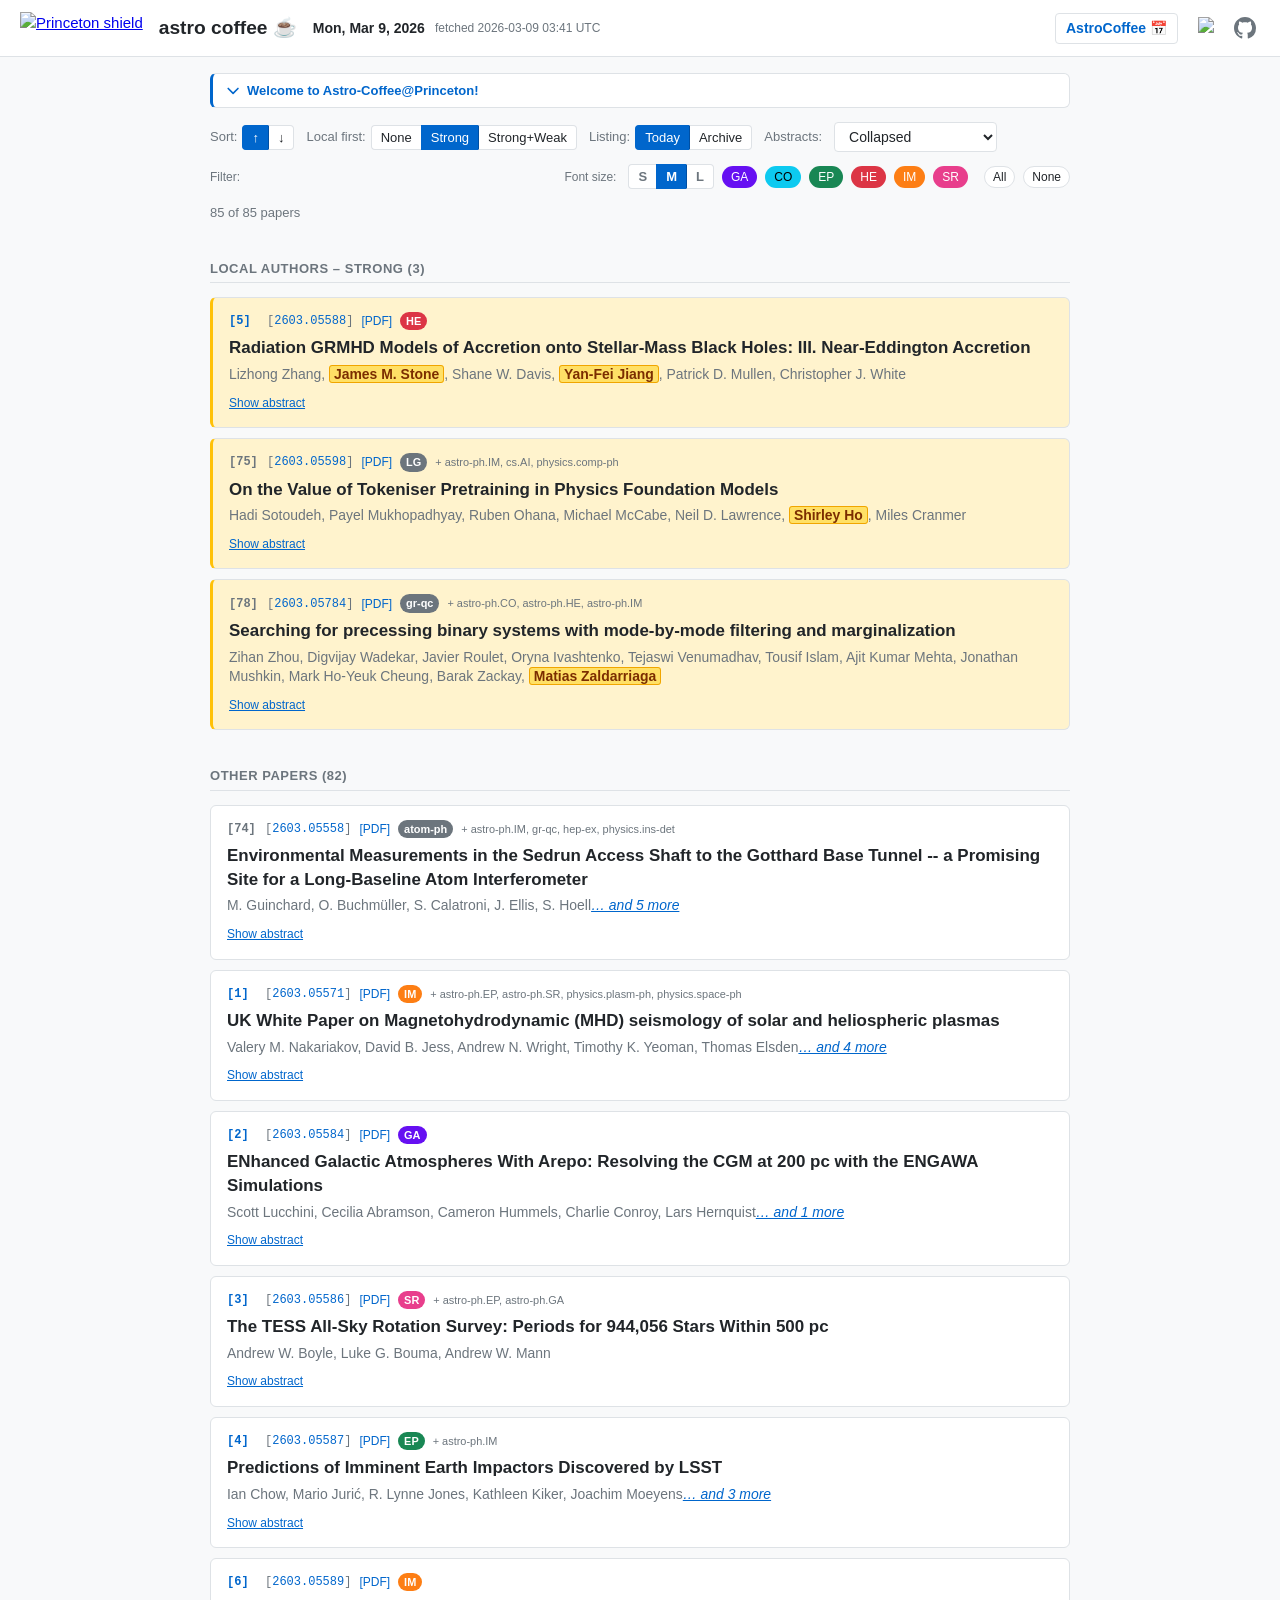
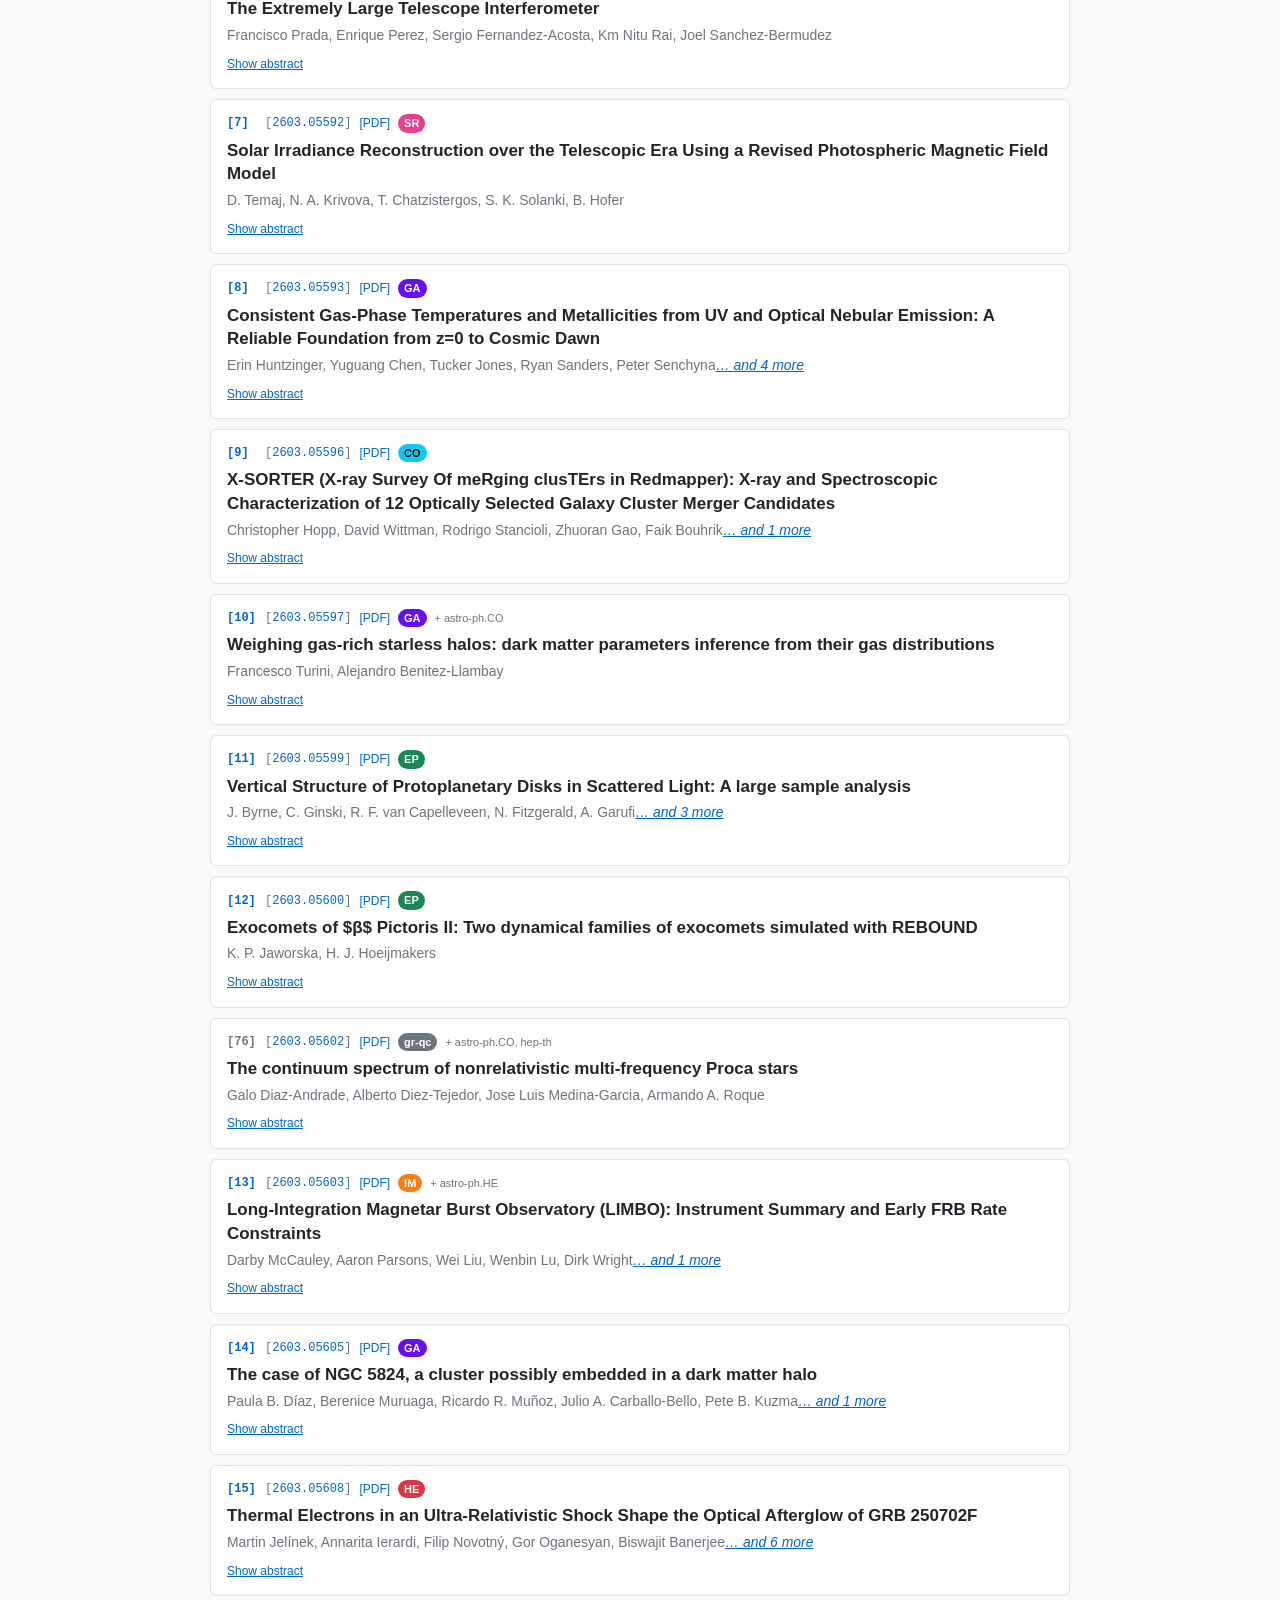
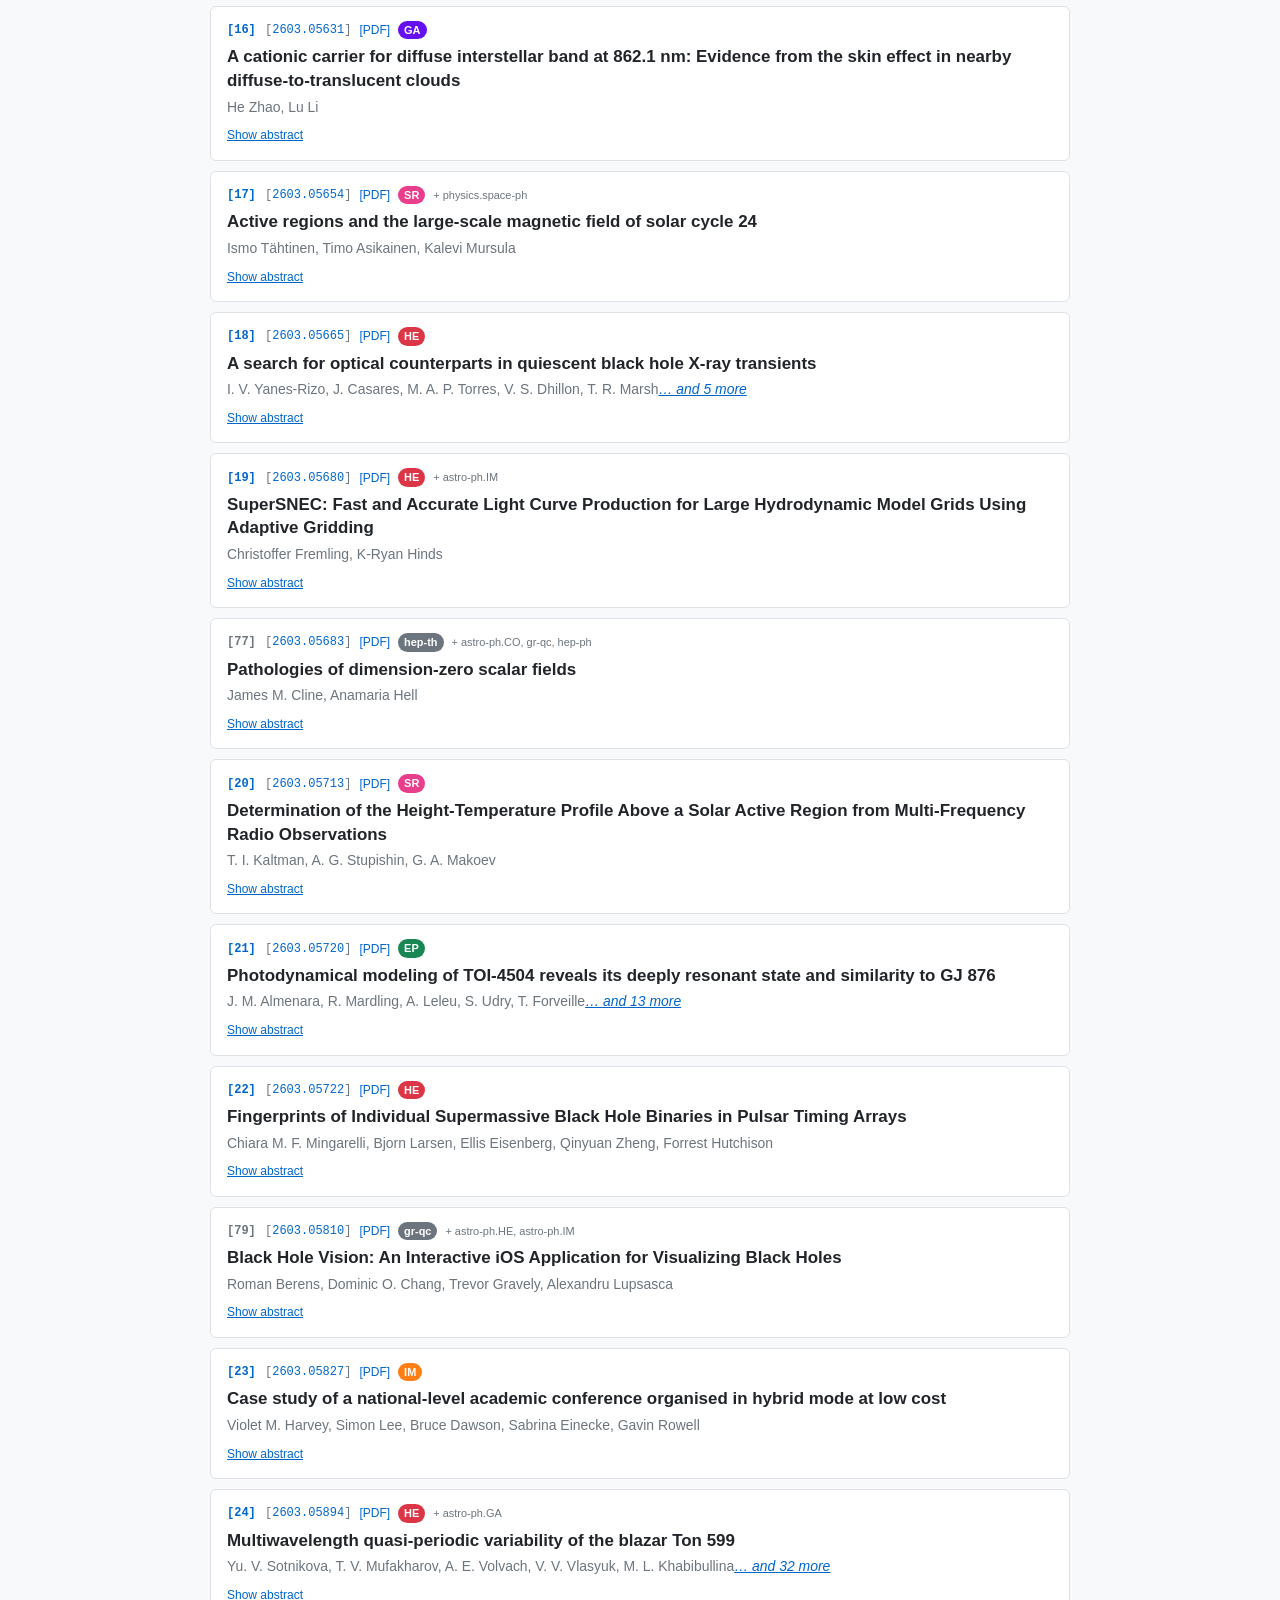
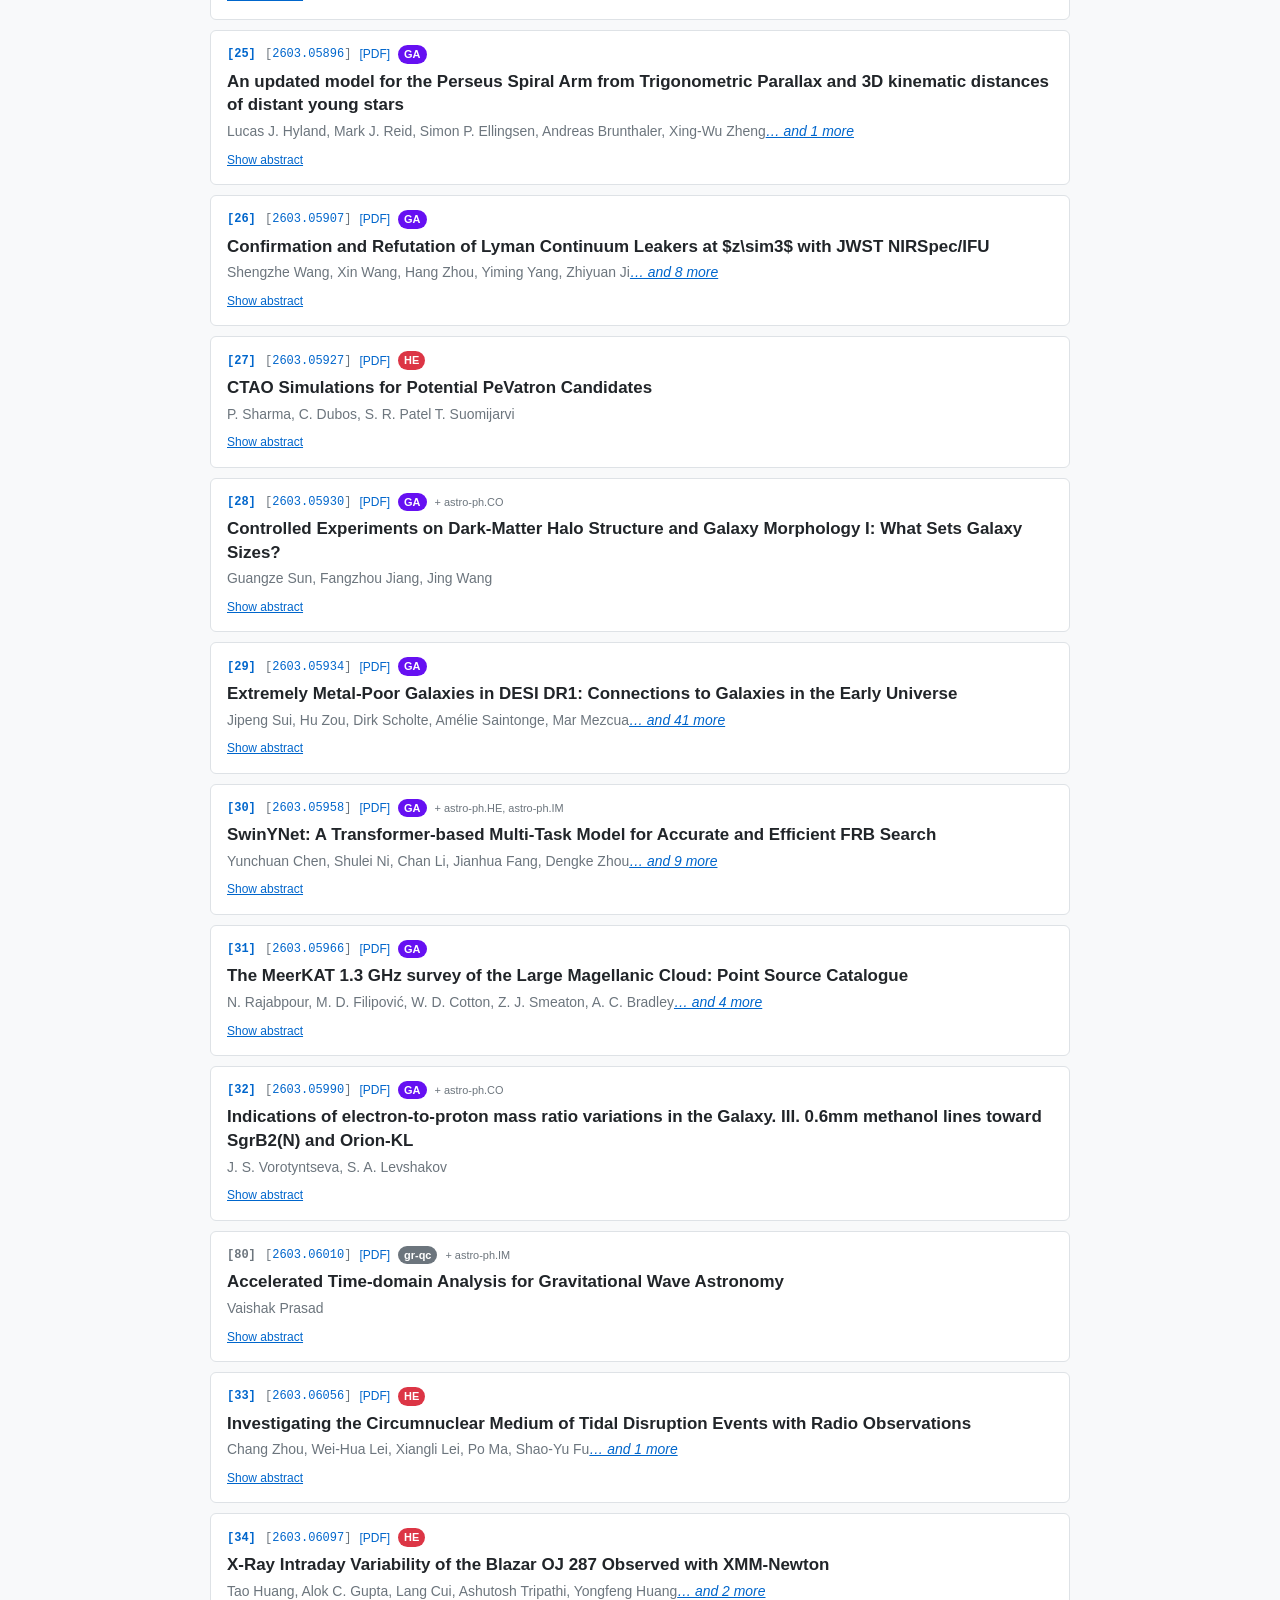
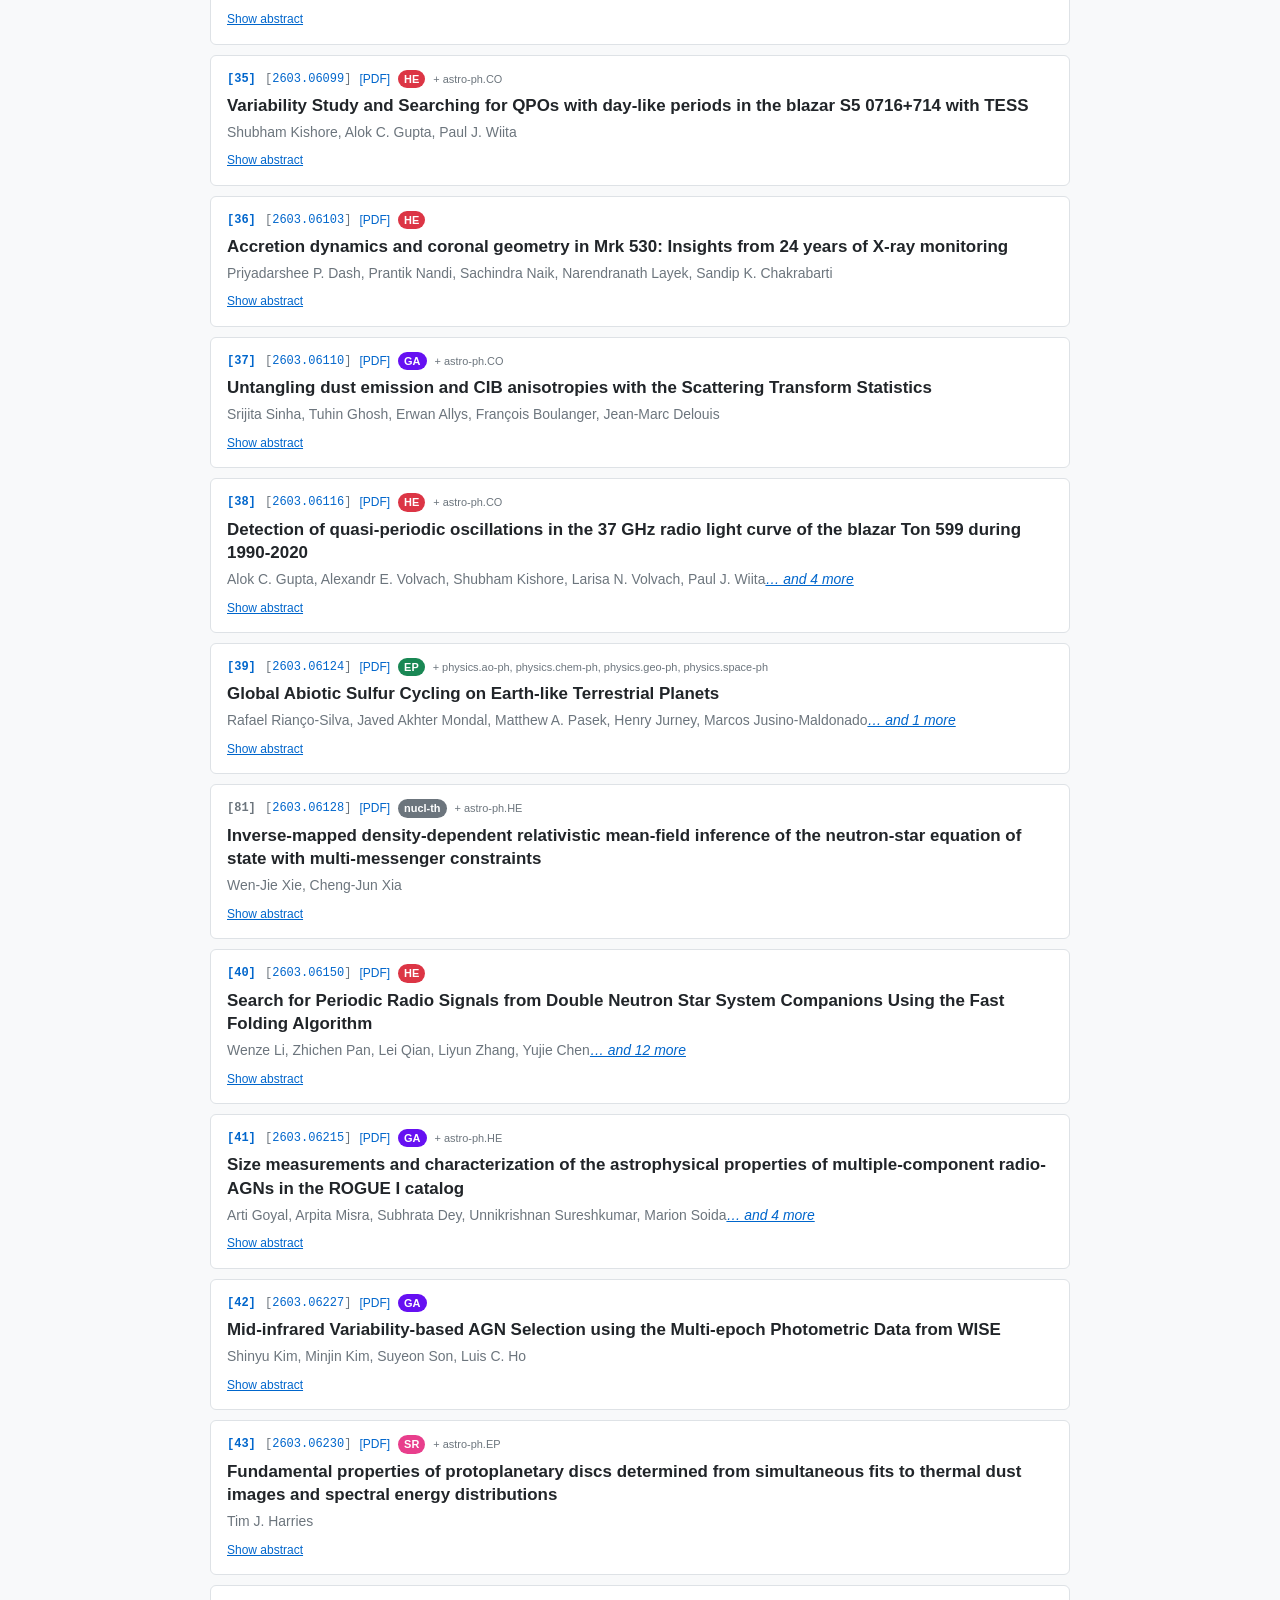
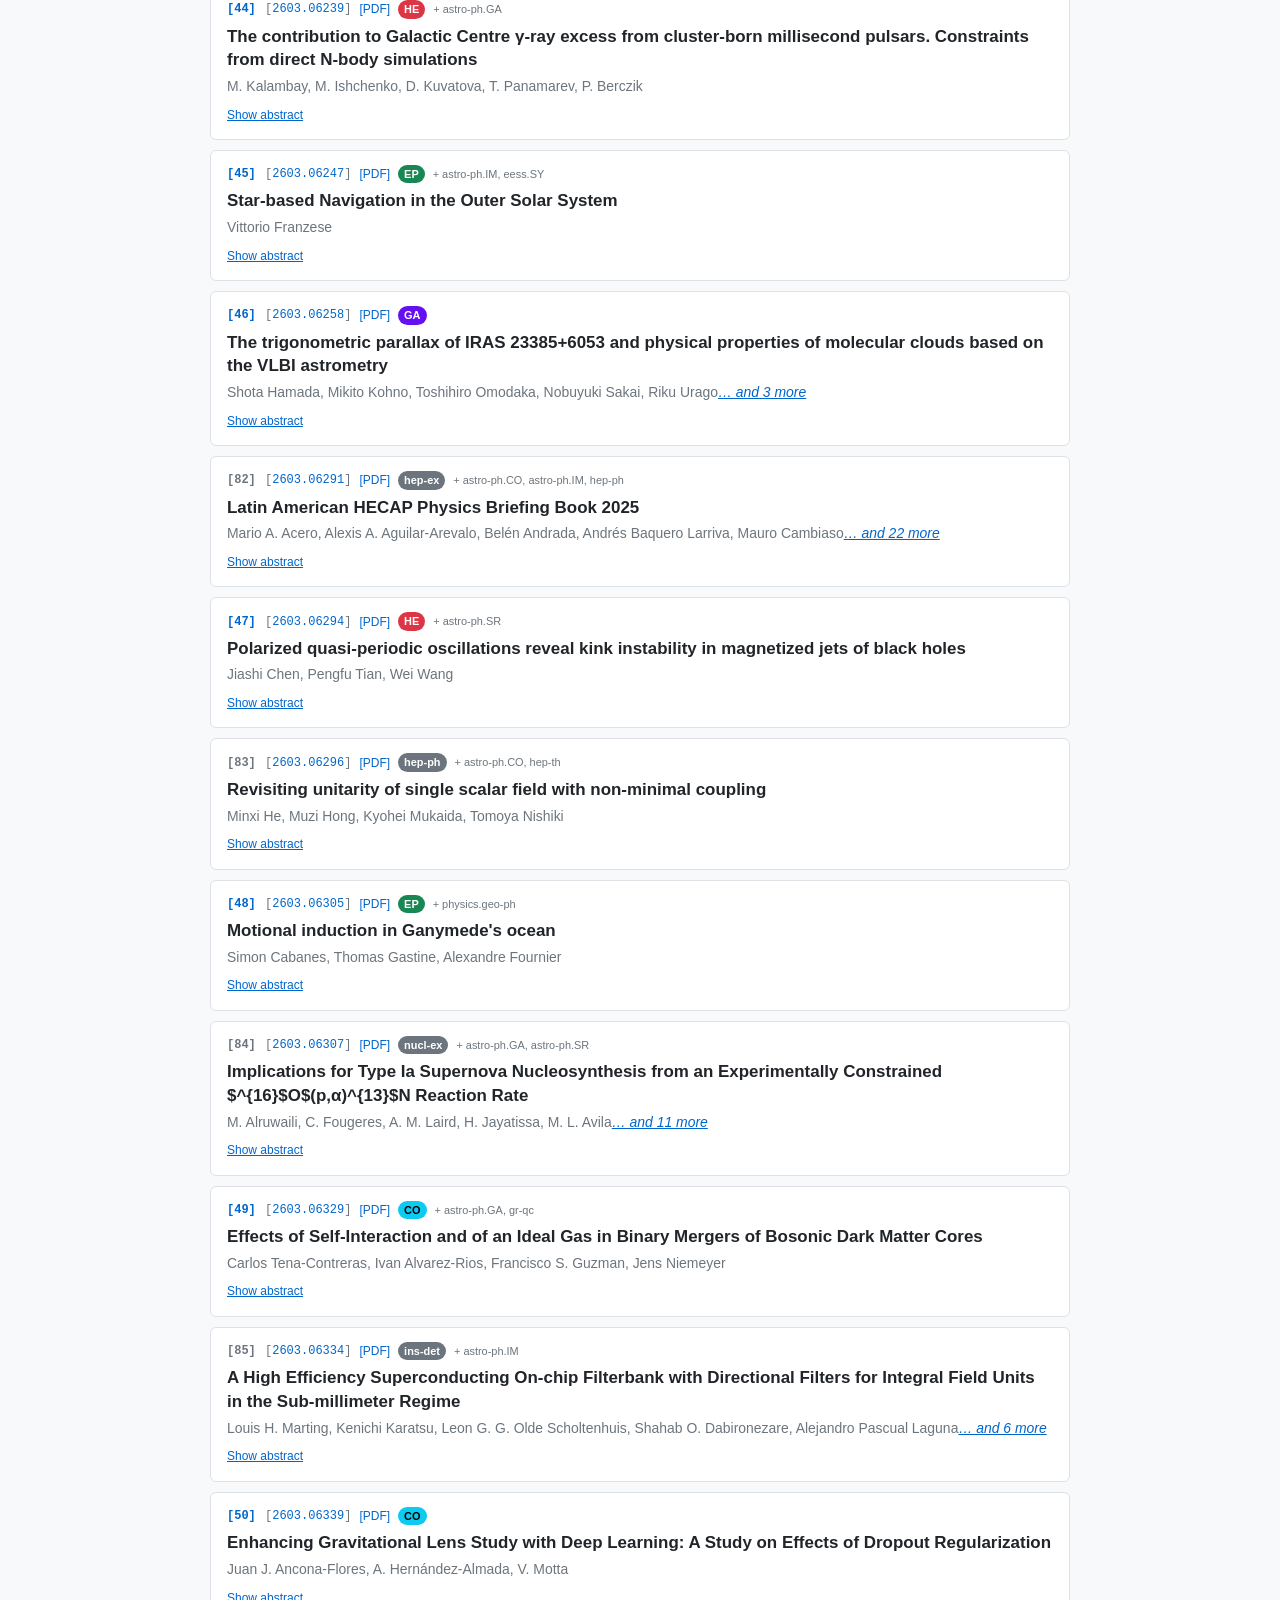
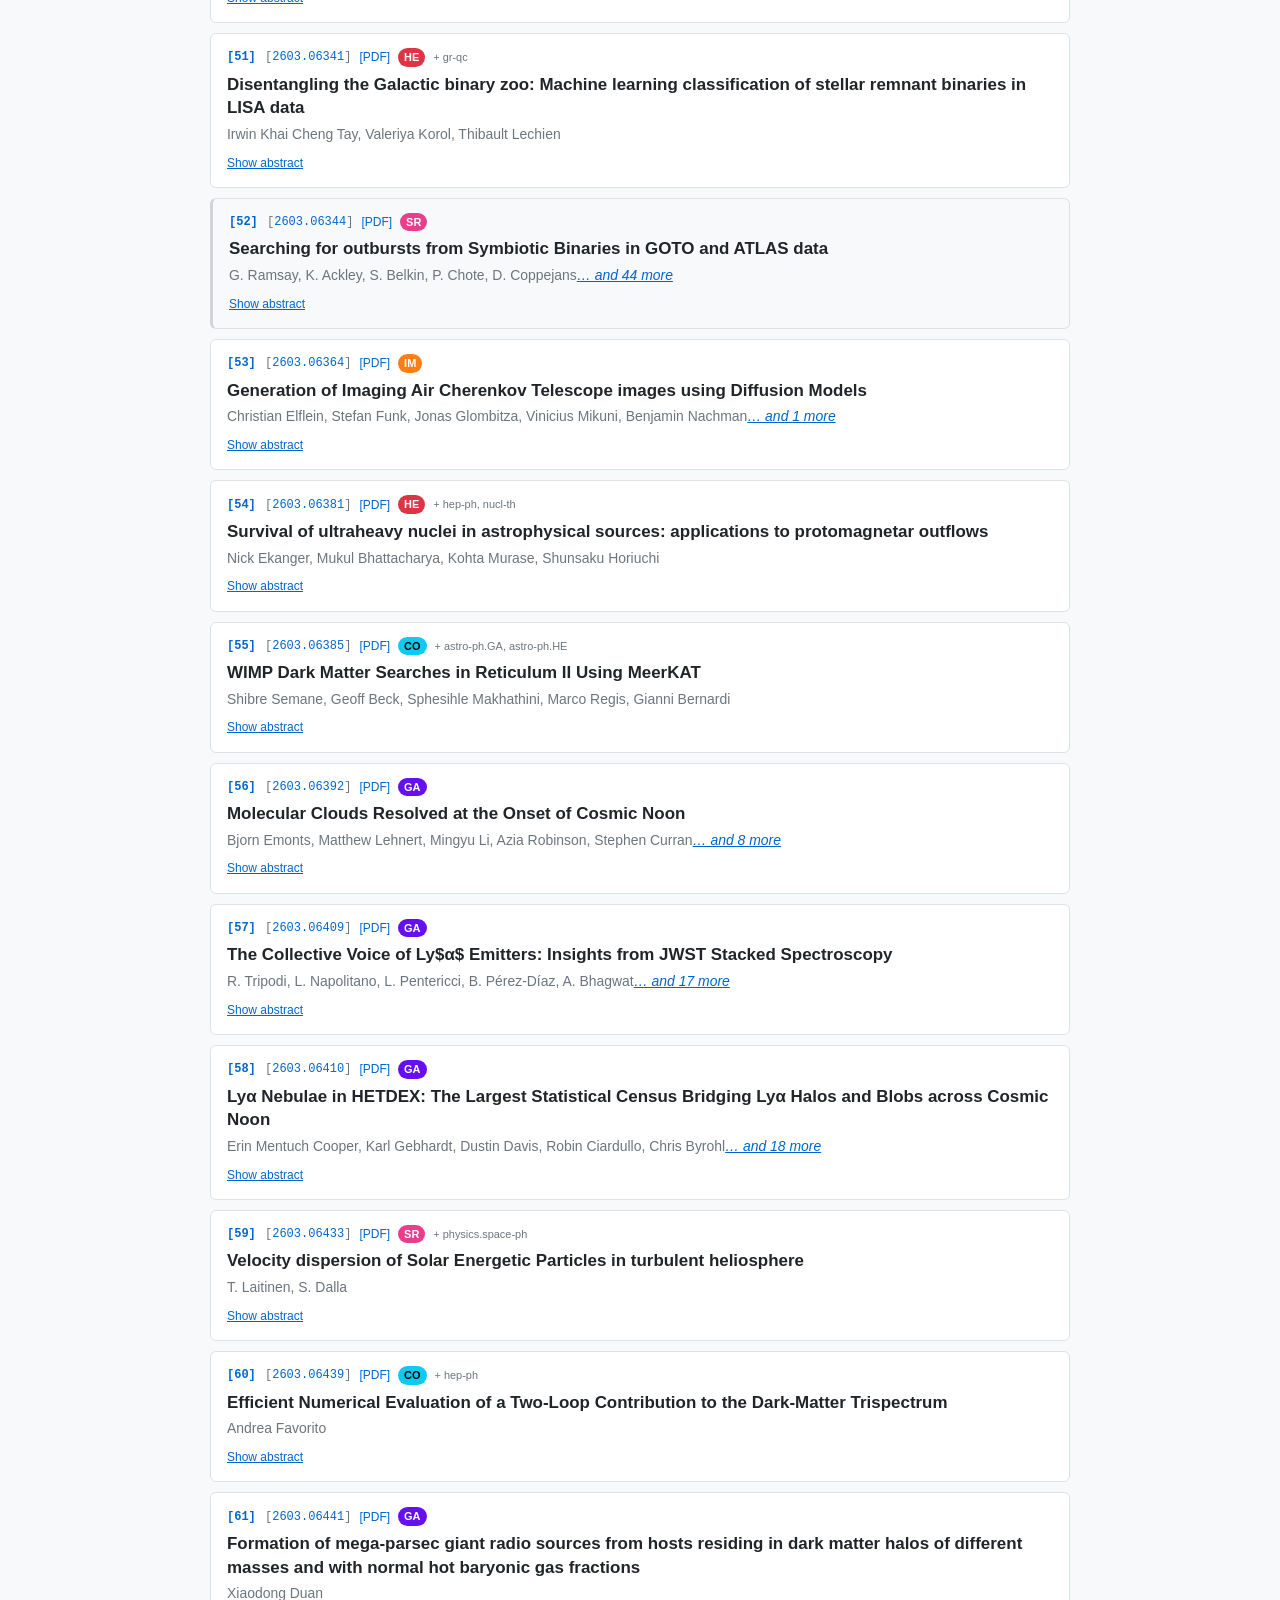
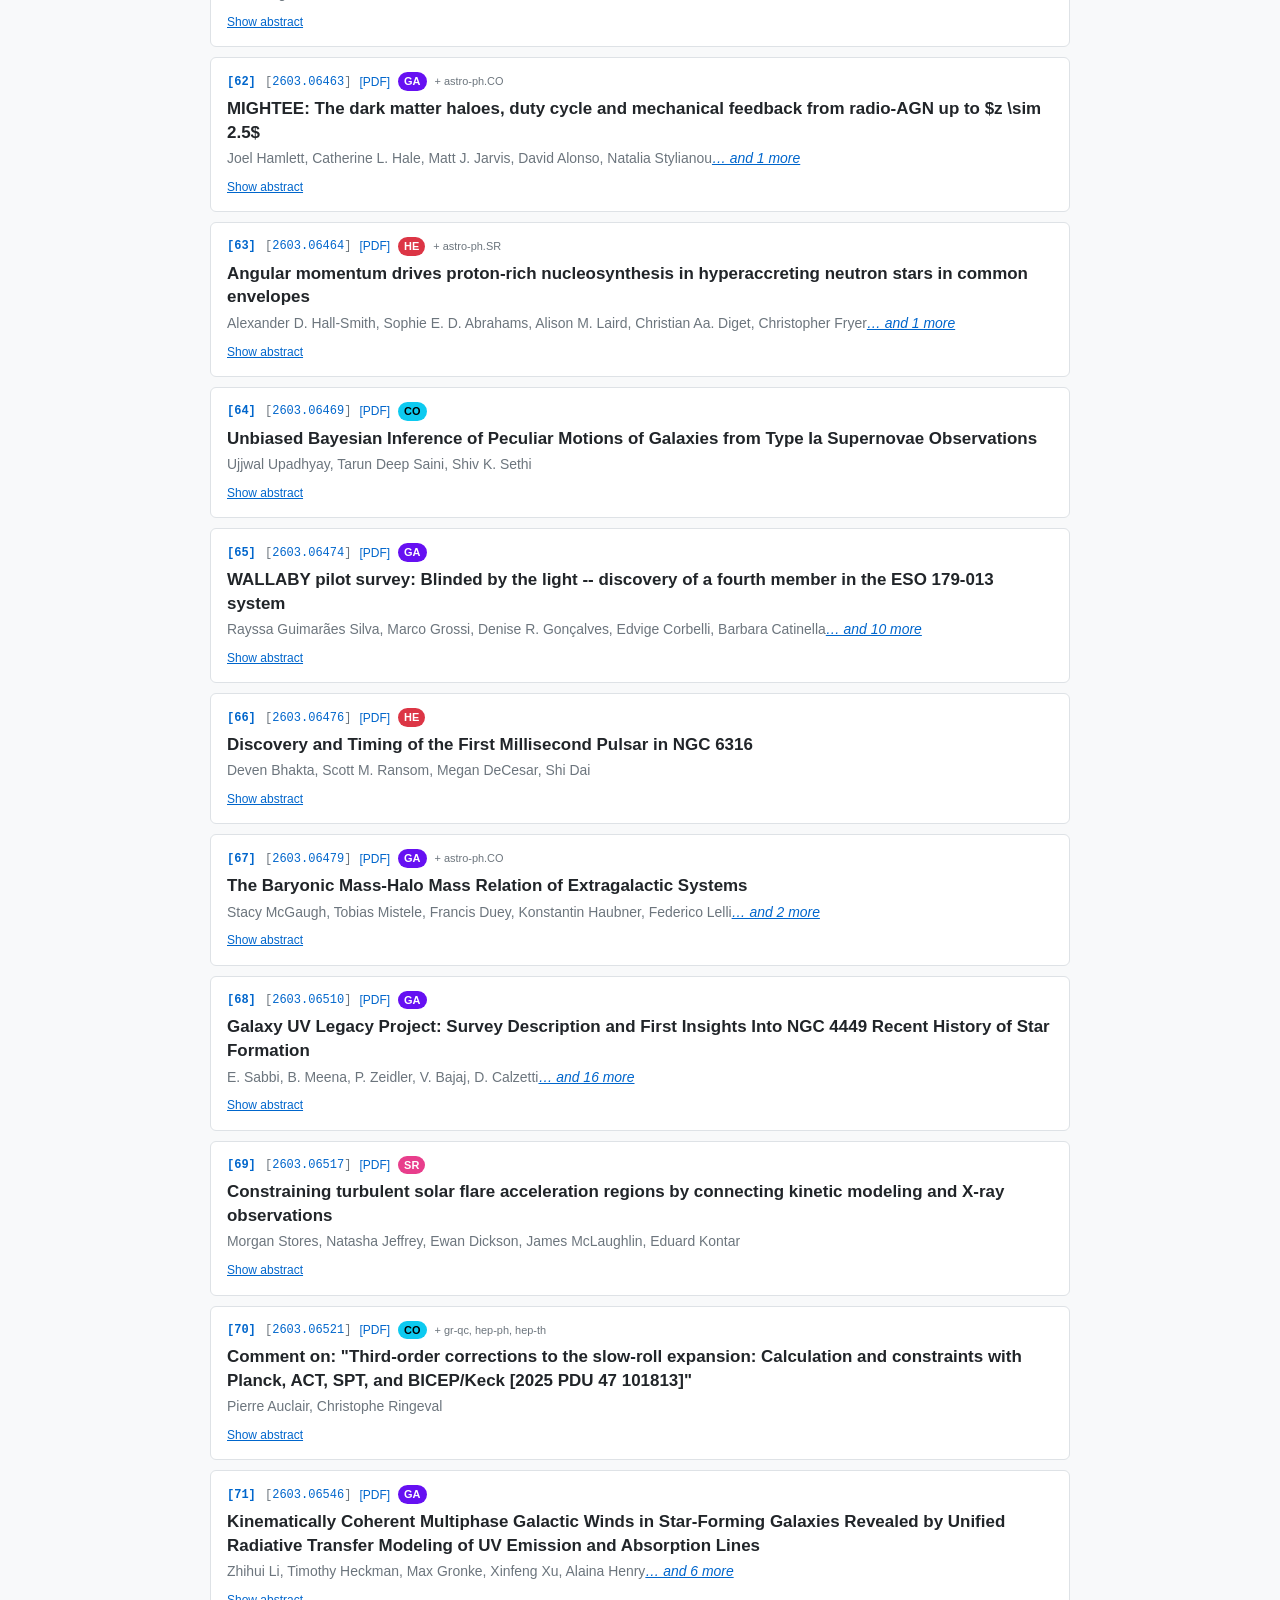
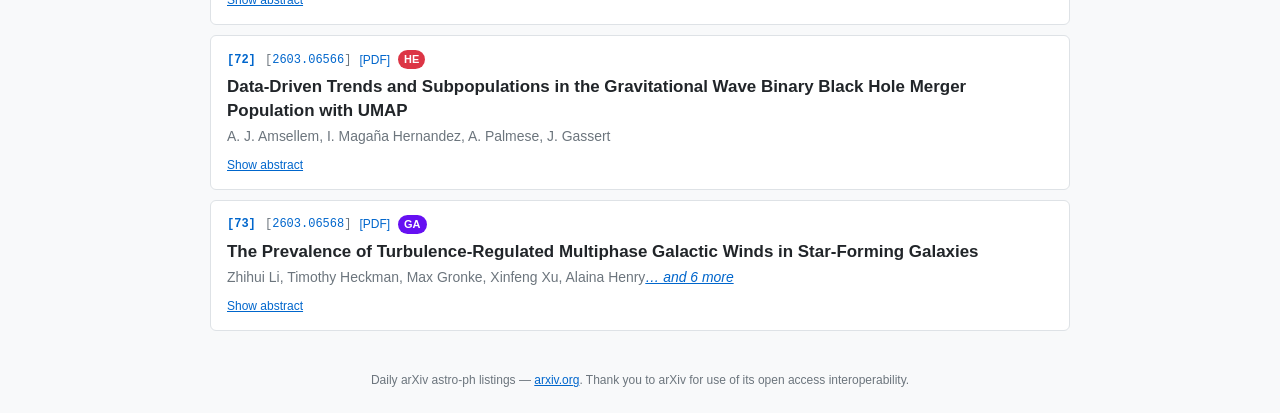
==== index.html @ ad269541 "style: move Font size controls into the Filter row Co-Authored-By: Claude Sonnet 4.6 <noreply@anthro" ====
<!DOCTYPE html>
<html lang="en">
<head>
  <meta charset="UTF-8" />
  <meta name="viewport" content="width=device-width, initial-scale=1.0" />
  <title>astro coffee</title>
  <link rel="stylesheet" href="style.css" />
</head>
<body>

<header>
  <a href="https://web.astro.princeton.edu/" target="_blank" rel="noopener"
     class="header-shield" title="Princeton Astrophysical Sciences">
    <img src="https://www.princeton.edu/favicon.ico"
         height="32" alt="Princeton shield">
  </a>

  <h1><a href="index.html">astro coffee ☕</a></h1>

  <div class="header-controls">
    <span id="current-date-label" class="current-date-label"></span>
    <span id="fetched-at" class="fetched-at"></span>
  </div>

  <a href="https://changgoo.github.io/AstroCoffee/intro.html"
     target="_blank" rel="noopener" class="header-center-link">
    AstroCoffee&nbsp;&#128197;
  </a>

  <nav class="header-links">
    <a id="arxiv-day-link" href="https://arxiv.org/list/astro-ph/new"
       target="_blank" rel="noopener" title="arXiv listing for this date" aria-label="arXiv">
      <img src="https://arxiv.org/favicon.ico" width="22" height="22" alt="arXiv">
    </a>
    <a href="https://github.com/changgoo/astro-coffee-page"
       target="_blank" rel="noopener" title="GitHub repository" aria-label="GitHub">
      <svg viewBox="0 0 16 16" width="22" height="22" fill="currentColor" aria-hidden="true">
        <path d="M8 0C3.58 0 0 3.58 0 8c0 3.54 2.29 6.53 5.47 7.59.4.07.55-.17.55-.38 0-.19-.01-.82-.01-1.49-2.01.37-2.53-.49-2.69-.94-.09-.23-.48-.94-.82-1.13-.28-.15-.68-.52-.01-.53.63-.01 1.08.58 1.23.82.72 1.21 1.87.87 2.33.66.07-.52.28-.87.51-1.07-1.78-.2-3.64-.89-3.64-3.95 0-.87.31-1.59.82-2.15-.08-.2-.36-1.02.08-2.12 0 0 .67-.21 2.2.82.64-.18 1.32-.27 2-.27.68 0 1.36.09 2 .27 1.53-1.04 2.2-.82 2.2-.82.44 1.1.16 1.92.08 2.12.51.56.82 1.27.82 2.15 0 3.07-1.87 3.75-3.65 3.95.29.25.54.73.54 1.48 0 1.07-.01 1.93-.01 2.2 0 .21.15.46.55.38A8.013 8.013 0 0016 8c0-4.42-3.58-8-8-8z"/>
      </svg>
    </a>
  </nav>
</header>

<main>
  <div id="announcement">
    <button id="announcement-toggle" aria-expanded="false" aria-controls="announcement-body">
      <svg class="announcement-chevron" viewBox="0 0 16 16" width="13" height="13" aria-hidden="true">
        <path d="M1.5 5.5l6 6 6-6"/>
      </svg>
      <span>Welcome to Astro-Coffee@Princeton!</span>
    </button>
    <div id="announcement-body" hidden>
      <p>Every weekday, the Department of Astrophysical Sciences at Princeton University
        gathers in <strong>Peyton Hall's Grand Central</strong> to discuss the latest
        <a href="https://arxiv.org/list/astro-ph/new" target="_blank" rel="noopener">arXiv astro-ph</a>
        posting at <strong>10:30 AM</strong> over coffee. Visitors to the department are always
        welcome to join these discussions.</p>

      <ul>
        <li>We gather every day at 10:30 AM for 30 minutes in Grand Central and on Zoom.</li>
        <li>It is an opportunity to share news, introduce new members/visitors, and discuss new papers on arXiv over coffee/tea.</li>
        <li>We expect the coffee interaction to be informal and friendly.</li>
        <li>We generally expect to discuss ~3 papers, but there is no hard limit and the volunteer host has the privilege to arrange the schedule.</li>
        <li>All department members, from undergraduates to faculty, should feel free to join with diverse backgrounds and expertise. Especially during the summer, the coffee presentations should aim to be more pedagogical.</li>
        <li>We prioritize papers with local authors, especially students and postdocs.</li>
        <li>Visitors with a recent paper can also present at coffee — the host should inform them this is not a mini-talk and to keep their words to ~10 minutes.</li>
      </ul>

      <p><strong>The coffee interactions should be respectful and professional, conforming to the
        <a href="https://web.astro.princeton.edu/astrophysical-sciences-community-expectations-respectful-and-professional-conduct"
           target="_blank" rel="noopener">department community expectations</a>.</strong></p>

      <p>We hope coffee time is enjoyable and a good start to the day for everyone!</p>

      <div class="announcement-footer">
        <span>Questions or feedback?
          <a href="mailto:changgoo@princeton.edu">changgoo@princeton.edu</a>
          &nbsp;&middot;&nbsp;
          <a href="https://github.com/changgoo/astro-coffee-page/issues/new"
             target="_blank" rel="noopener">Open a GitHub issue</a>
        </span>
      </div>
    </div>
  </div>

  <div id="toolbar">
    <div class="sort-group" title="arXiv listing order">
      <span class="sort-label">Sort:</span>
      <div class="btn-group">
        <button class="sort-btn" data-sort-order="asc"  title="Earliest arXiv ID first">↑</button>
        <button class="sort-btn" data-sort-order="desc" title="Latest arXiv ID first">↓</button>
      </div>
    </div>
    <div class="sort-group" title="Prioritize local authors">
      <span class="sort-label">Local first:</span>
      <div class="btn-group">
        <button class="local-btn" data-local="none"       title="No local-author priority">None</button>
        <button class="local-btn" data-local="strong"     title="Strong matches at top">Strong</button>
        <button class="local-btn" data-local="strong+weak" title="Strong then weak matches at top">Strong+Weak</button>
      </div>
    </div>
    <div class="sort-group" title="Data source">
      <span class="sort-label">Listing:</span>
      <div class="btn-group">
        <button class="source-btn" data-source="today"   title="Today's arXiv listing">Today</button>
        <button class="source-btn" data-source="archive" title="Recent 1000 papers">Archive</button>
      </div>
    </div>
    <label for="abstract-mode">Abstracts:</label>
    <select id="abstract-mode">
      <option value="none">Collapsed</option>
      <option value="strong">Local (strong) open</option>
      <option value="all">All open</option>
    </select>
  </div>

  <div id="search-container" style="display:none;">
    <input id="search-input" type="text" placeholder="Search title or author…" autocomplete="off" />
  </div>

  <div id="cat-filter">
    <span>Filter:</span>
    <!-- category toggle buttons injected by app.js -->
    <span class="sort-label" style="margin-left:auto;">Font size:</span>
    <div class="btn-group">
      <button class="btn-font" data-size="small">S</button>
      <button class="btn-font" data-size="medium">M</button>
      <button class="btn-font" data-size="large">L</button>
    </div>
  </div>

  <div id="stats"></div>
  <div id="loading">Loading…</div>
  <div id="paper-list"></div>
</main>

<footer>
  <p>
    Daily arXiv astro-ph listings &mdash;
    <a href="https://arxiv.org/list/astro-ph/new" target="_blank" rel="noopener">arxiv.org</a>.
    Thank you to arXiv for use of its open access interoperability.
  </p>
</footer>

<script src="app.js"></script>
</body>
</html>
---- style.css ----
:root {
  --bg: #f8f9fa;
  --surface: #ffffff;
  --border: #dee2e6;
  --text: #212529;
  --text-muted: #6c757d;
  --primary: #0066cc;
  --primary-hover: #004fa3;
  --highlight-strong-bg: #fff3cd;
  --highlight-strong-border: #ffc107;
  --highlight-weak-bg: #f8f9fa;
  --highlight-weak-border: #ced4da;
  --cat-ga: #6610f2;
  --cat-co: #0dcaf0;
  --cat-ep: #198754;
  --cat-he: #dc3545;
  --cat-im: #fd7e14;
  --cat-sr: #e83e8c;
  --cat-other: #6c757d;
}

* { box-sizing: border-box; margin: 0; padding: 0; }

body {
  font-family: -apple-system, BlinkMacSystemFont, "Segoe UI", Roboto, sans-serif;
  font-size: 15px;
  background: var(--bg);
  color: var(--text);
  line-height: 1.5;
}

/* ── Header ── */
header {
  background: var(--surface);
  border-bottom: 1px solid var(--border);
  padding: 12px 20px;
  display: flex;
  align-items: center;
  gap: 16px;
  flex-wrap: wrap;
  position: sticky;
  top: 0;
  z-index: 100;
}

header h1 {
  font-size: 1.2rem;
  font-weight: 700;
  white-space: nowrap;
}

header h1 a {
  color: var(--text);
  text-decoration: none;
}

.header-controls {
  display: flex;
  align-items: center;
  gap: 10px;
  flex-wrap: wrap;
  flex: 1;
}

.fetched-at { font-size: 12px; color: var(--text-muted); }

.header-center-link {
  font-size: 14px;
  font-weight: 600;
  color: var(--primary);
  text-decoration: none;
  white-space: nowrap;
  padding: 4px 10px;
  border: 1px solid var(--border);
  border-radius: 4px;
}
.header-center-link:hover { background: var(--bg); }

.header-shield { display: flex; align-items: center; }
.header-shield img { display: block; }

.header-links {
  display: flex;
  align-items: center;
  gap: 6px;
}

.header-links a {
  display: flex;
  align-items: center;
  color: var(--text-muted);
  text-decoration: none;
  padding: 4px;
  border-radius: 4px;
  transition: color 0.15s;
}
.header-links a:hover { color: var(--text); }

/* ── Controls ── */
select, button {
  padding: 5px 10px;
  border: 1px solid var(--border);
  border-radius: 4px;
  background: var(--surface);
  color: var(--text);
  font-size: 14px;
  cursor: pointer;
}

button:hover { background: var(--bg); }

.current-date-label {
  font-size: 14px;
  font-weight: 600;
  color: var(--text);
}

/* ── Announcement card ── */
#announcement {
  background: var(--surface);
  border: 1px solid var(--border);
  border-left: 3px solid var(--primary);
  border-radius: 6px;
  margin-bottom: 14px;
  overflow: hidden;
}

#announcement-toggle {
  width: 100%;
  display: flex;
  align-items: center;
  gap: 7px;
  padding: 9px 14px;
  background: none;
  border: none;
  border-radius: 0;
  font-size: 13px;
  font-weight: 600;
  color: var(--primary);
  cursor: pointer;
  text-align: left;
}

#announcement-toggle:hover { background: var(--bg); }

.announcement-chevron {
  transition: transform 0.2s;
  stroke: currentColor;
  fill: none;
  stroke-width: 2;
  stroke-linecap: round;
  stroke-linejoin: round;
  flex-shrink: 0;
}

#announcement-toggle[aria-expanded="true"] .announcement-chevron {
  transform: rotate(90deg);
}

#announcement-body {
  padding: 0 14px 14px;
  font-size: 14px;
  line-height: 1.6;
  color: var(--text);
  border-top: 1px solid var(--border);
}

#announcement-body p { margin: 10px 0 0; }
#announcement-body ul { margin: 10px 0 0 18px; }
#announcement-body li { margin-bottom: 3px; }
#announcement-body a { color: var(--primary); }

.announcement-footer {
  margin-top: 12px;
  padding-top: 10px;
  border-top: 1px solid var(--border);
  font-size: 13px;
  color: var(--text-muted);
}

/* ── Main layout ── */
main {
  max-width: 900px;
  margin: 0 auto;
  padding: 16px 20px;
}

/* ── Toolbar ── */
#toolbar {
  display: flex;
  gap: 12px;
  flex-wrap: wrap;
  align-items: center;
  margin-bottom: 12px;
}

#toolbar label { font-size: 13px; color: var(--text-muted); }

#sort-select { font-size: 13px; }

/* ── Category filter ── */
#cat-filter {
  display: flex;
  gap: 8px;
  flex-wrap: wrap;
  margin-bottom: 14px;
  align-items: center;
}

#cat-filter span {
  font-size: 12px;
  color: var(--text-muted);
  margin-right: 4px;
}

.cat-toggle {
  font-size: 12px;
  padding: 3px 8px;
  border-radius: 12px;
  border: 1px solid var(--border);
  cursor: pointer;
  background: var(--surface);
  transition: background 0.15s, color 0.15s;
}

.cat-toggle.active { color: #fff; border-color: transparent; }
.cat-toggle[data-cat="astro-ph.GA"].active { background: var(--cat-ga); }
.cat-toggle[data-cat="astro-ph.CO"].active { background: var(--cat-co); color: #000; }
.cat-toggle[data-cat="astro-ph.EP"].active { background: var(--cat-ep); }
.cat-toggle[data-cat="astro-ph.HE"].active { background: var(--cat-he); }
.cat-toggle[data-cat="astro-ph.IM"].active { background: var(--cat-im); }
.cat-toggle[data-cat="astro-ph.SR"].active { background: var(--cat-sr); }

/* ── Stats bar ── */
#stats {
  font-size: 13px;
  color: var(--text-muted);
  margin-bottom: 10px;
}

/* ── Paper cards ── */
#paper-list { display: flex; flex-direction: column; gap: 10px; }

.paper-card {
  background: var(--surface);
  border: 1px solid var(--border);
  border-radius: 6px;
  padding: 14px 16px;
}

.paper-card.highlighted-strong {
  border-left: 3px solid var(--highlight-strong-border);
  background: var(--highlight-strong-bg);
}

.paper-card.highlighted-weak {
  border-left: 3px solid var(--highlight-weak-border);
  background: var(--highlight-weak-bg);
}

.paper-meta {
  display: flex;
  align-items: center;
  gap: 8px;
  flex-wrap: wrap;
  margin-bottom: 6px;
}

.arxiv-num {
  font-size: 0.8em;
  font-weight: 700;
  color: var(--primary);
  font-family: monospace;
  min-width: 2.5em;
}

.arxiv-num-cross {
  color: var(--text-muted);
}

.paper-id {
  font-size: 0.8em;
  color: var(--text-muted);
  font-family: monospace;
}

.paper-id a, .pdf-link {
  color: var(--primary);
  text-decoration: none;
}
.paper-id a:hover, .pdf-link:hover { text-decoration: underline; }

.pdf-link { font-size: 0.8em; }

.cat-badge {
  font-size: 0.73em;
  padding: 1px 6px;
  border-radius: 10px;
  color: #fff;
  font-weight: 600;
  white-space: nowrap;
}

.cat-badge.other { background: var(--cat-other); color: #fff; }

.secondary-cats {
  font-size: 0.73em;
  color: var(--text-muted);
}

.paper-title {
  font-size: 1.13em;
  font-weight: 600;
  margin-bottom: 5px;
  line-height: 1.4;
}

.paper-title a { color: var(--text); text-decoration: none; }
.paper-title a:hover { color: var(--primary); text-decoration: underline; }

.paper-authors {
  font-size: 0.93em;
  color: var(--text-muted);
  margin-bottom: 6px;
  line-height: 1.4;
}

.author-highlight-strong {
  color: #7b2d00;
  font-weight: 700;
  background: #ffe066;
  border-radius: 3px;
  padding: 0 4px;
  border: 1px solid #f0a500;
}

.author-highlight-weak {
  color: #5a4000;
  font-style: italic;
  background: #fff8d6;
  border-radius: 3px;
  padding: 0 4px;
  border: 1px solid #e0c060;
}

/* ── Abstract toggle ── */
.abstract-toggle {
  background: none;
  border: none;
  color: var(--primary);
  font-size: 0.8em;
  padding: 0;
  cursor: pointer;
  text-decoration: underline;
}

.paper-abstract {
  font-size: 0.93em;
  color: var(--text);
  margin-top: 8px;
  line-height: 1.6;
  display: none;
}

.paper-abstract.open { display: block; }

/* ── Font size ── */
body[data-font="small"] { font-size: 13px; }
body[data-font="large"]  { font-size: 17px; }


.btn-font {
  font-size: 11px;
  font-weight: 700;
  color: var(--text-muted);
}

.btn-font.active {
  background: var(--primary);
  color: #fff;
  border-color: var(--primary);
}

/* ── Author truncation ── */
.author-expand-btn {
  background: none;
  border: none;
  color: var(--primary);
  font-size: inherit;
  font-style: italic;
  padding: 0;
  cursor: pointer;
  text-decoration: underline;
}

/* ── Sort / source button groups ── */
.sort-group {
  display: flex;
  align-items: center;
  gap: 5px;
}

.sort-label {
  font-size: 13px;
  color: var(--text-muted);
  white-space: nowrap;
}

.btn-group {
  display: flex;
}

.btn-group button {
  border-radius: 0;
  margin: 0;
  border-right-width: 0;
  font-size: 13px;
  padding: 4px 9px;
}

.btn-group button:first-child { border-radius: 4px 0 0 4px; }
.btn-group button:last-child  { border-radius: 0 4px 4px 0; border-right-width: 1px; }

.btn-group button.active {
  background: var(--primary);
  color: #fff;
  border-color: var(--primary);
  z-index: 1;
}

/* keep the border between an active and its neighbour tidy */
.btn-group button.active + button { border-left-color: var(--primary-hover); }

#search-container {
  margin-bottom: 12px;
}

#search-input {
  width: 100%;
  max-width: 420px;
  padding: 6px 10px;
  border: 1px solid var(--border);
  border-radius: 4px;
  font-size: 14px;
  background: var(--surface);
  color: var(--text);
}

#search-input:focus {
  outline: none;
  border-color: var(--primary);
}

.load-more-btn {
  display: block;
  width: 100%;
  margin-top: 12px;
  padding: 10px;
  font-size: 14px;
  text-align: center;
  background: var(--surface);
  border: 1px dashed var(--border);
  border-radius: 6px;
  cursor: pointer;
  color: var(--primary);
}

.load-more-btn:hover { background: var(--bg); }

/* ── Section header (cross-listings divider) ── */
.section-header {
  font-size: 13px;
  font-weight: 700;
  color: var(--text-muted);
  border-bottom: 1px solid var(--border);
  padding: 10px 0 4px;
  margin-top: 16px;
  margin-bottom: 4px;
  text-transform: uppercase;
  letter-spacing: 0.04em;
}

/* ── Empty state ── */
#empty-state {
  text-align: center;
  padding: 60px 20px;
  color: var(--text-muted);
}

/* ── Footer ── */
footer {
  text-align: center;
  font-size: 12px;
  color: var(--text-muted);
  padding: 24px 20px;
}

footer a { color: var(--primary); }

/* ── Loading ── */
#loading {
  text-align: center;
  padding: 60px;
  color: var(--text-muted);
}
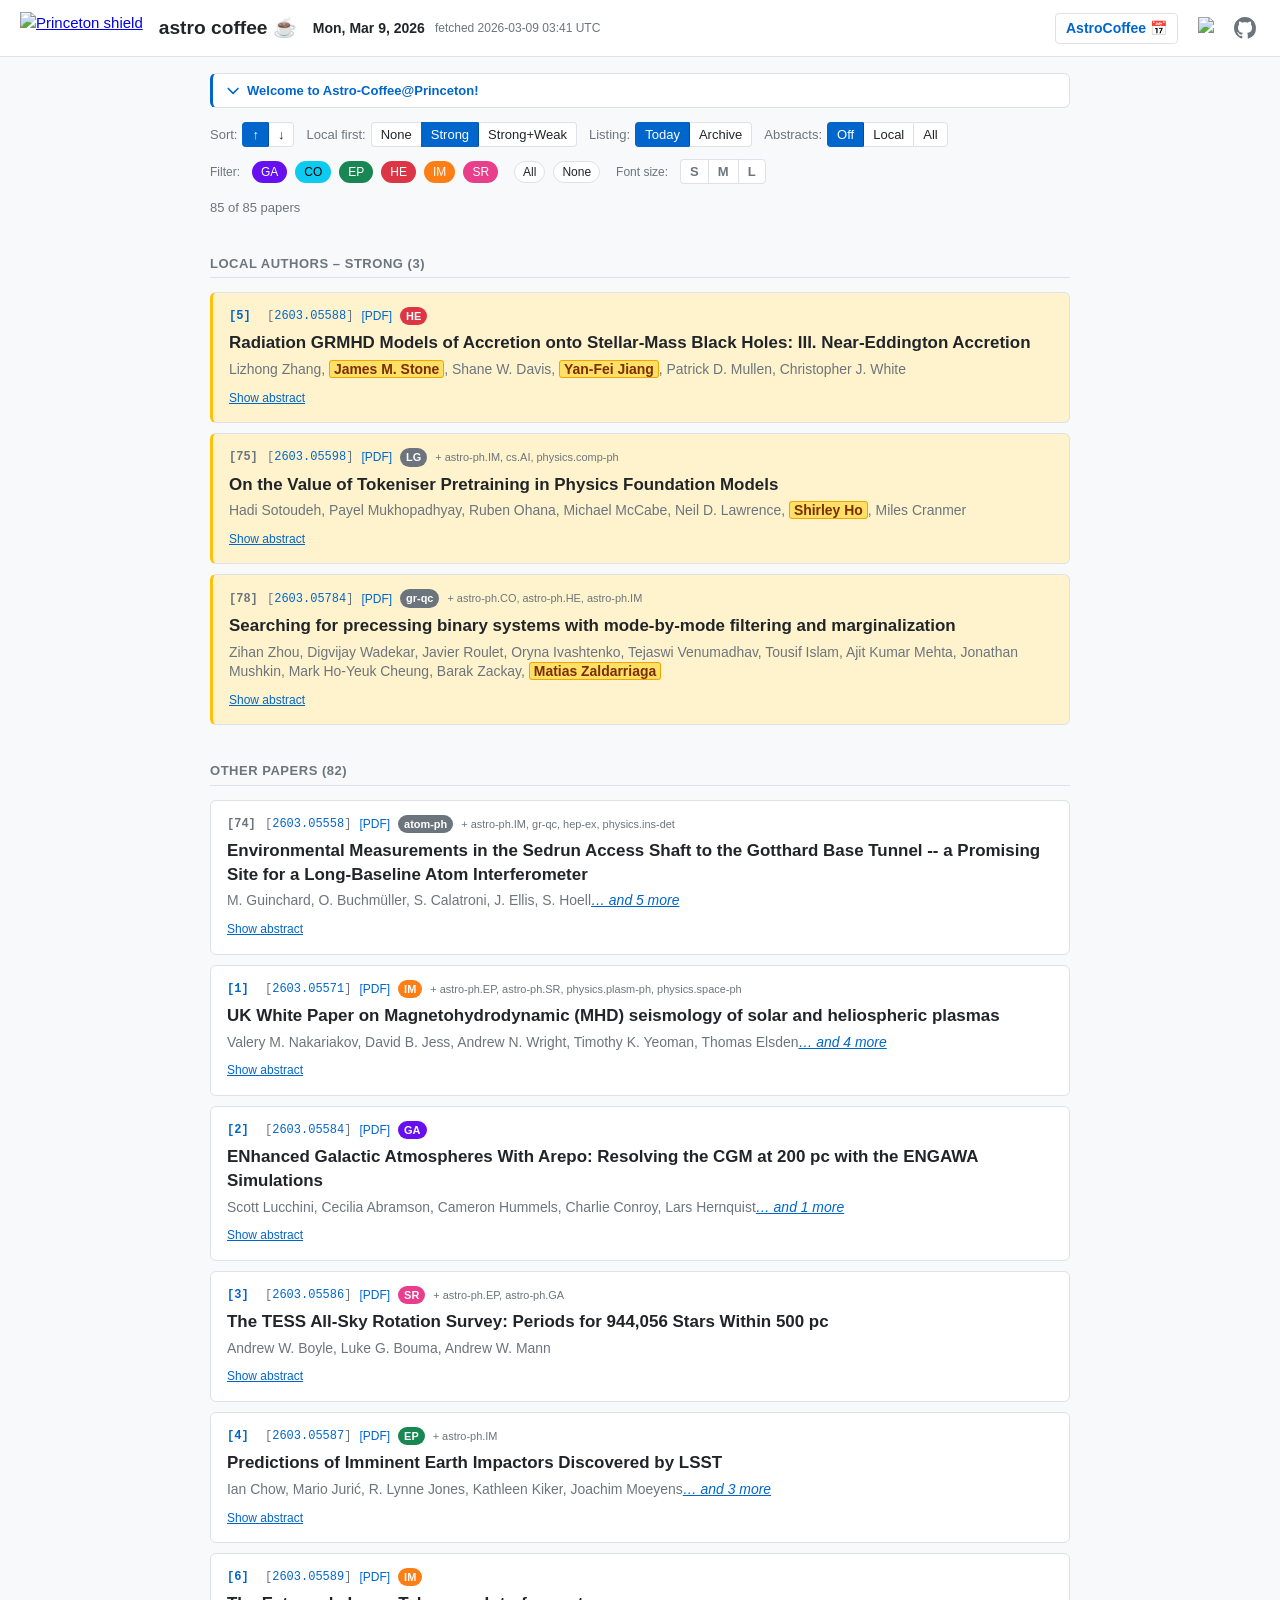
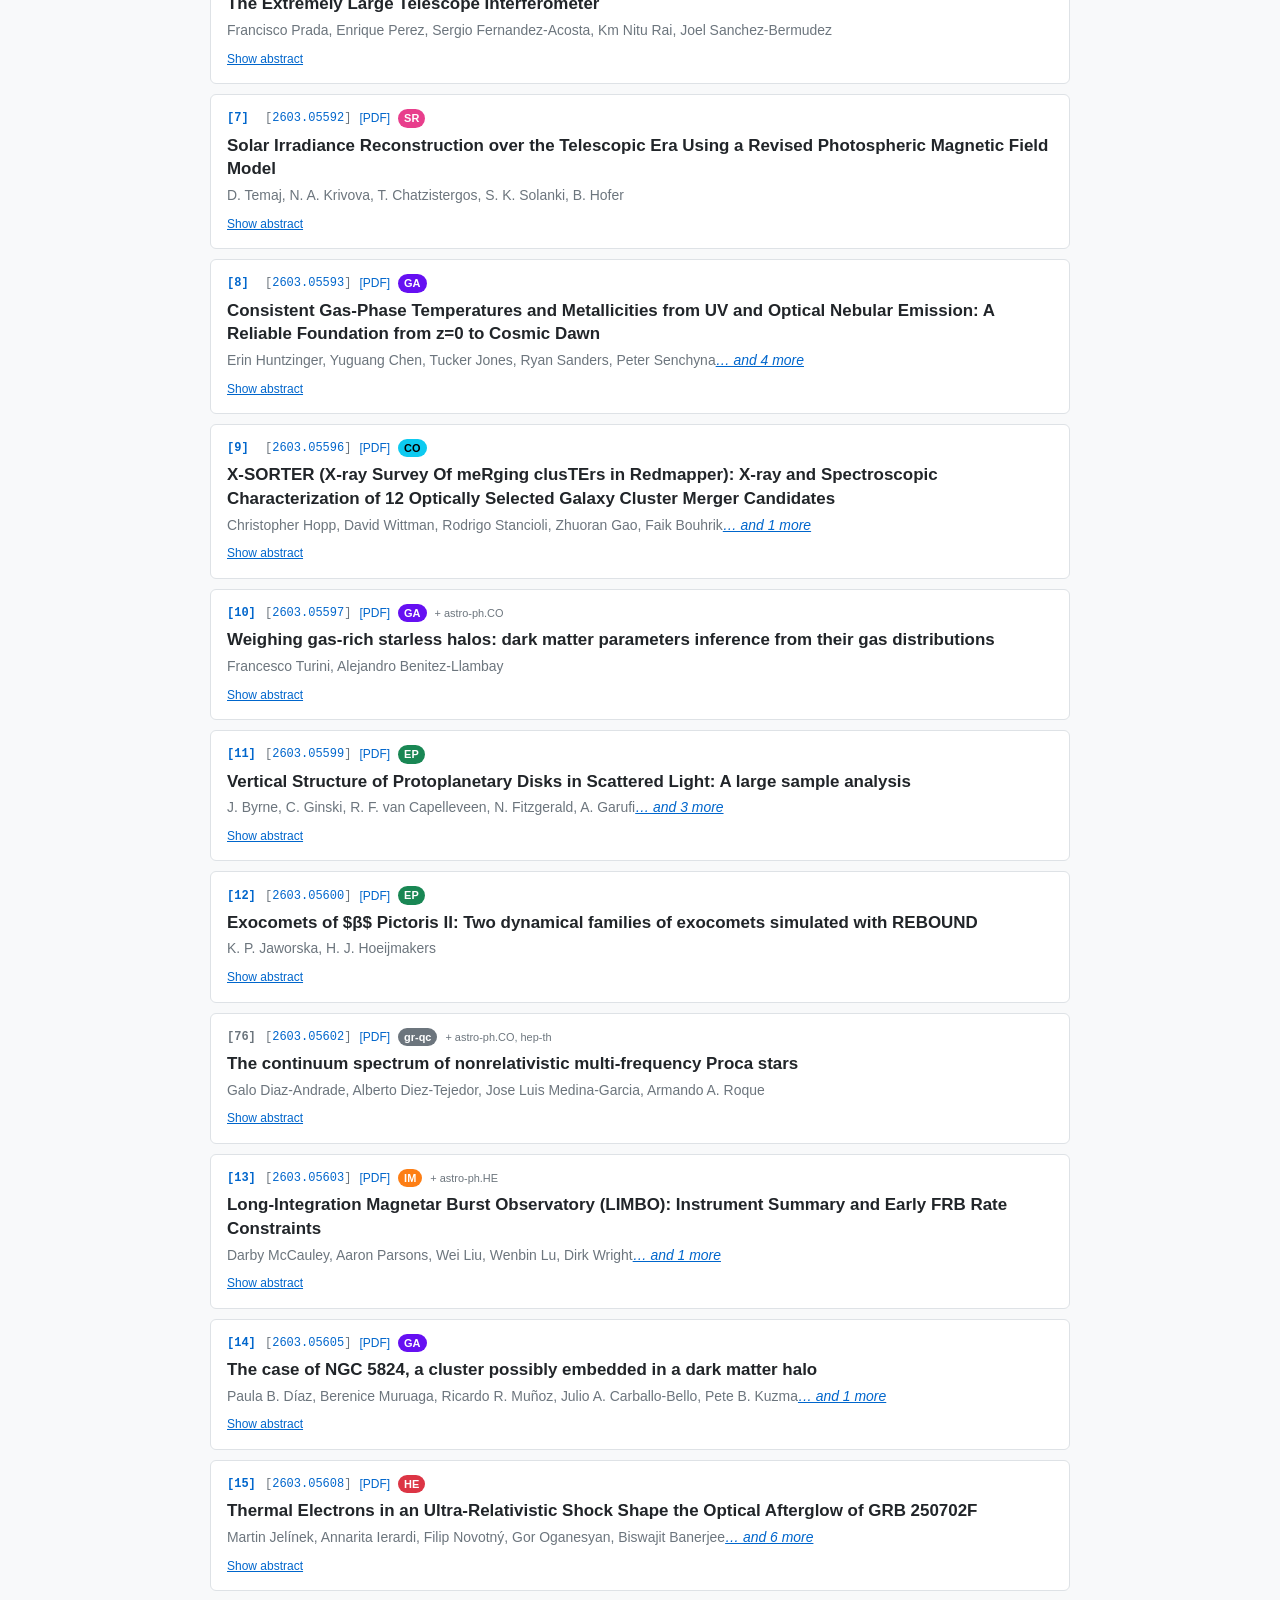
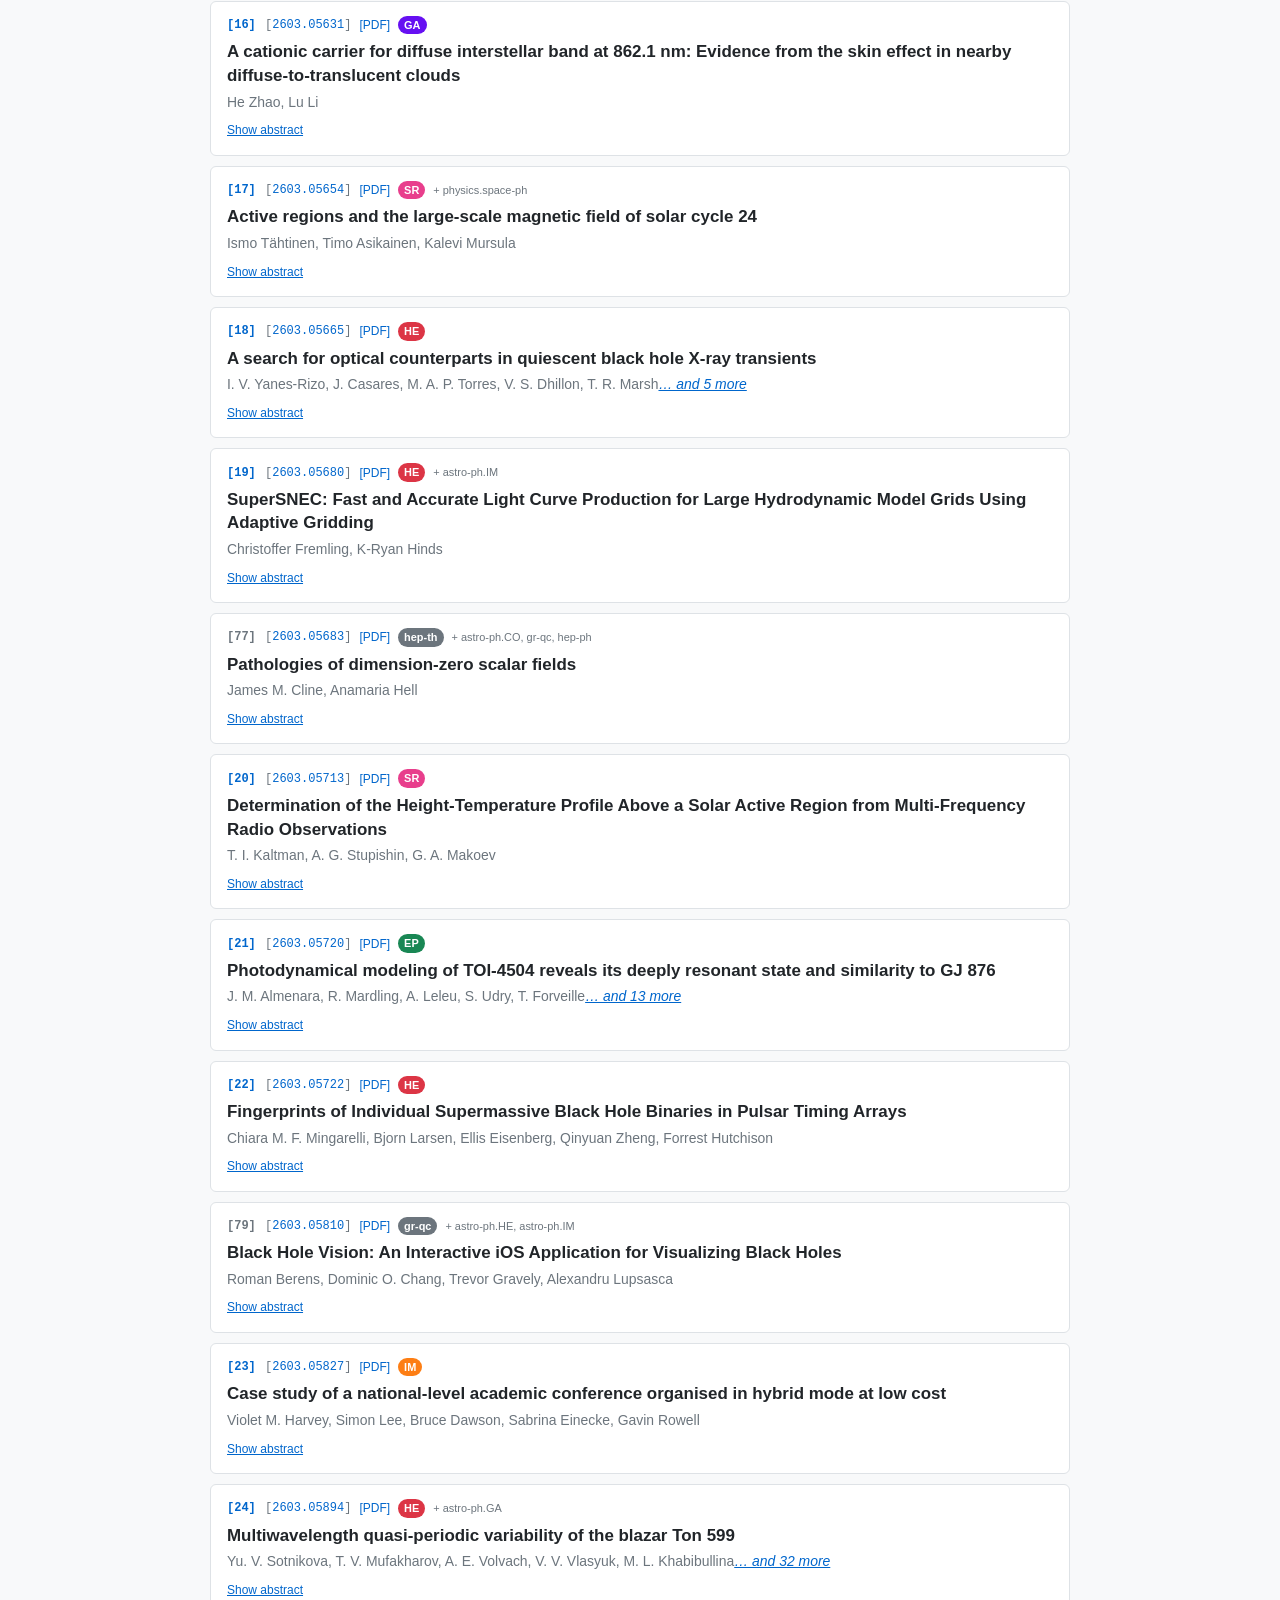
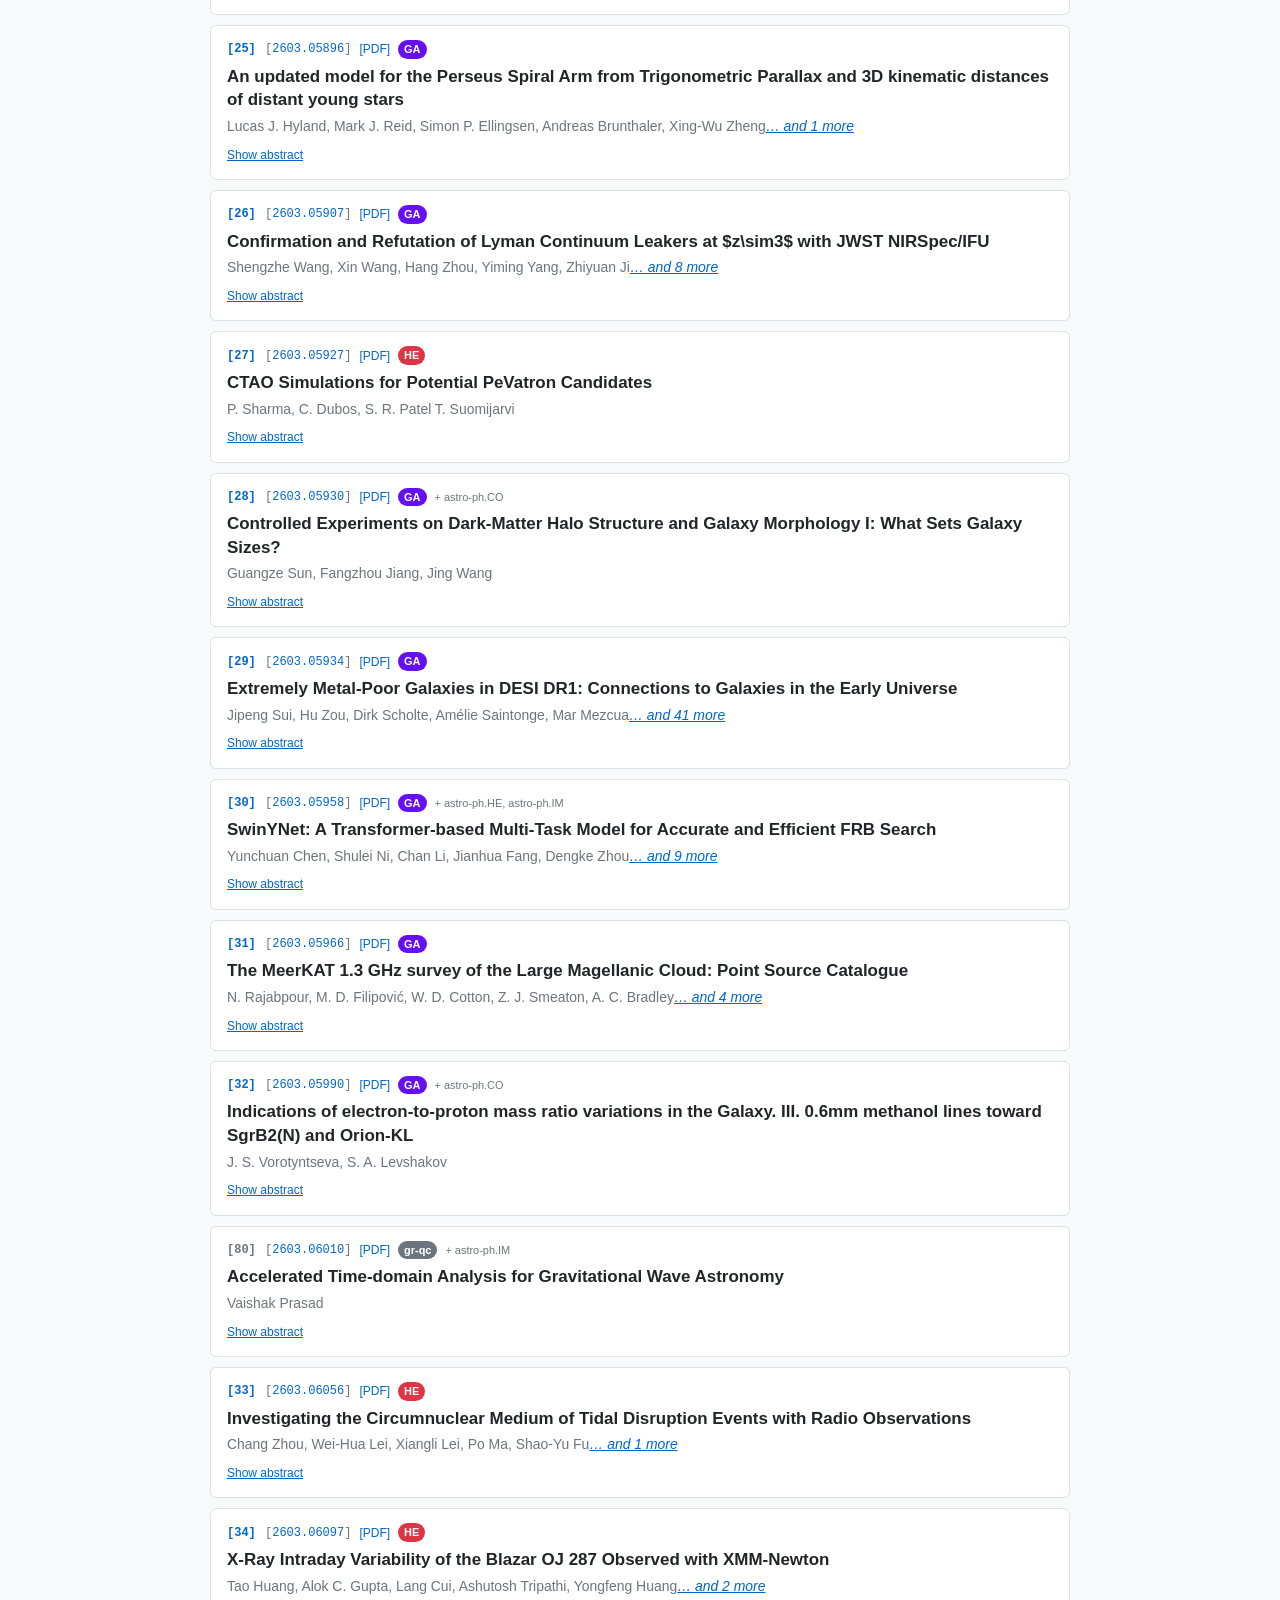
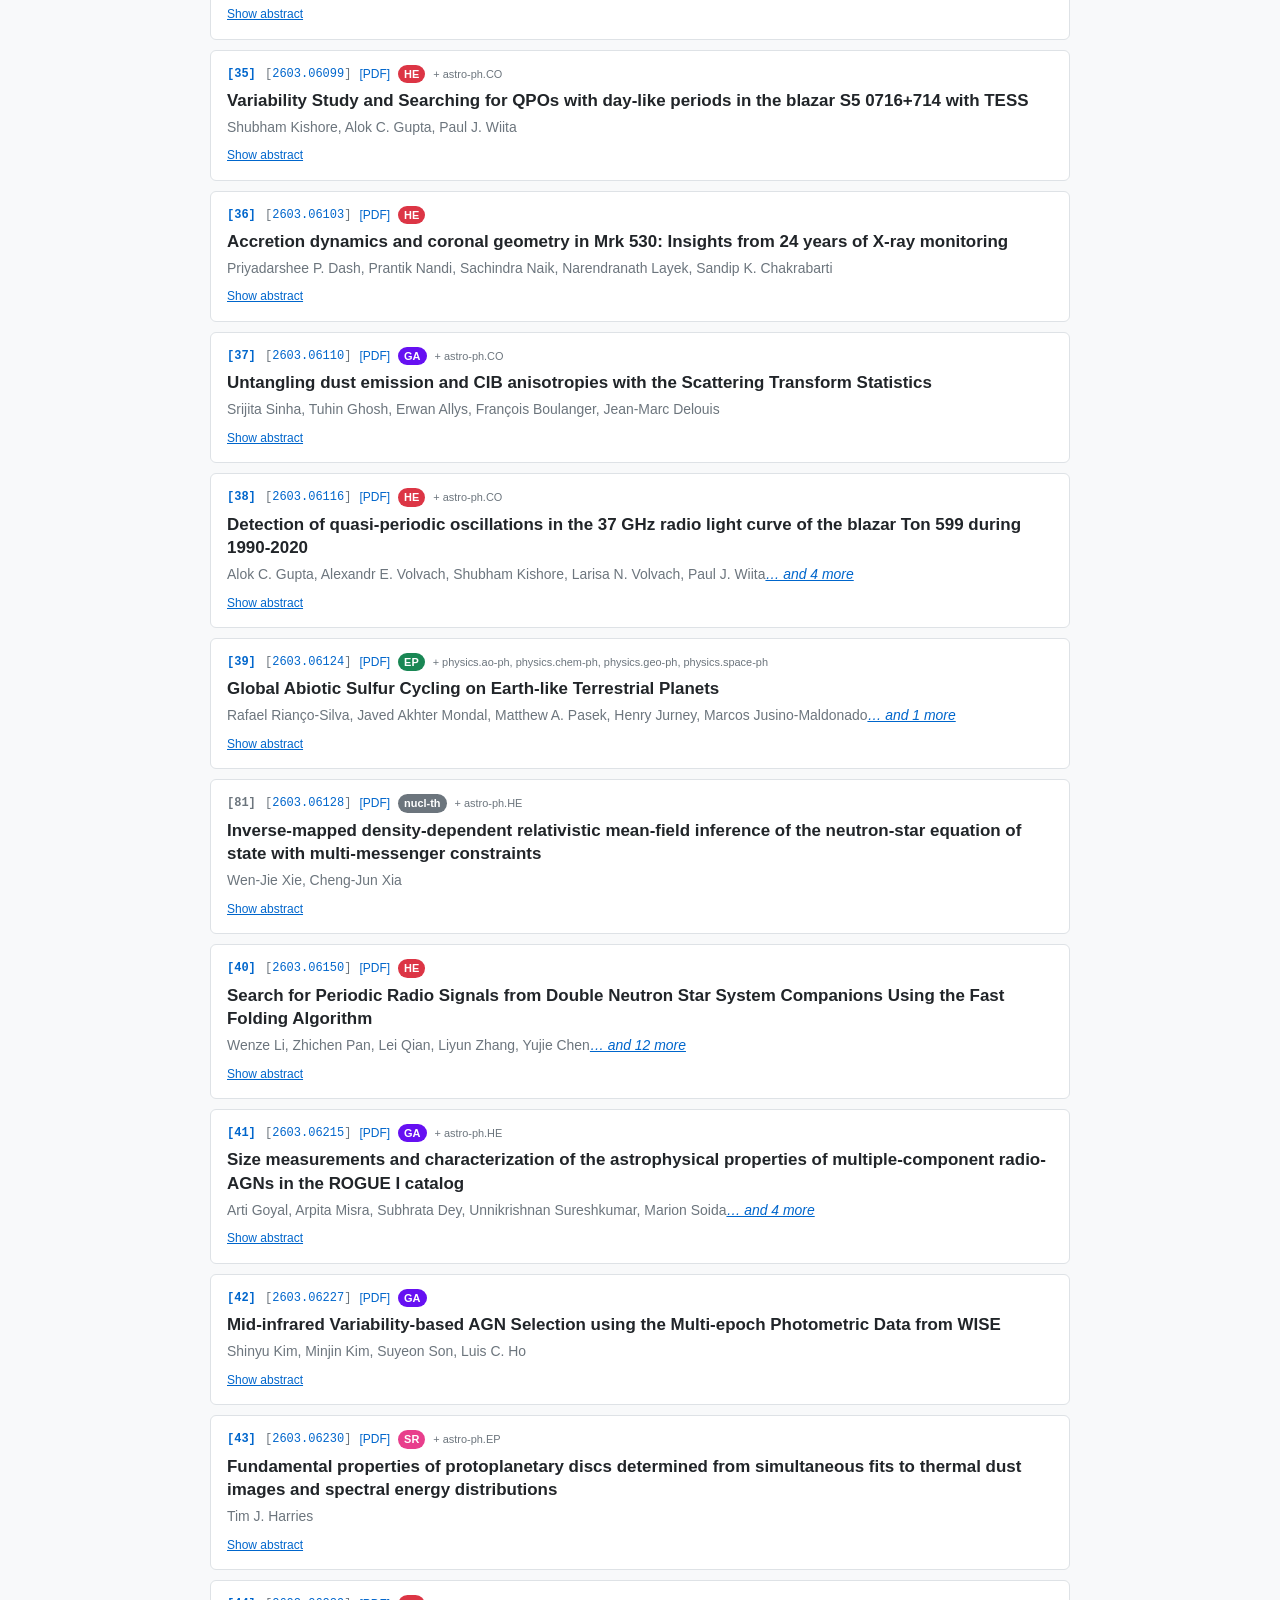
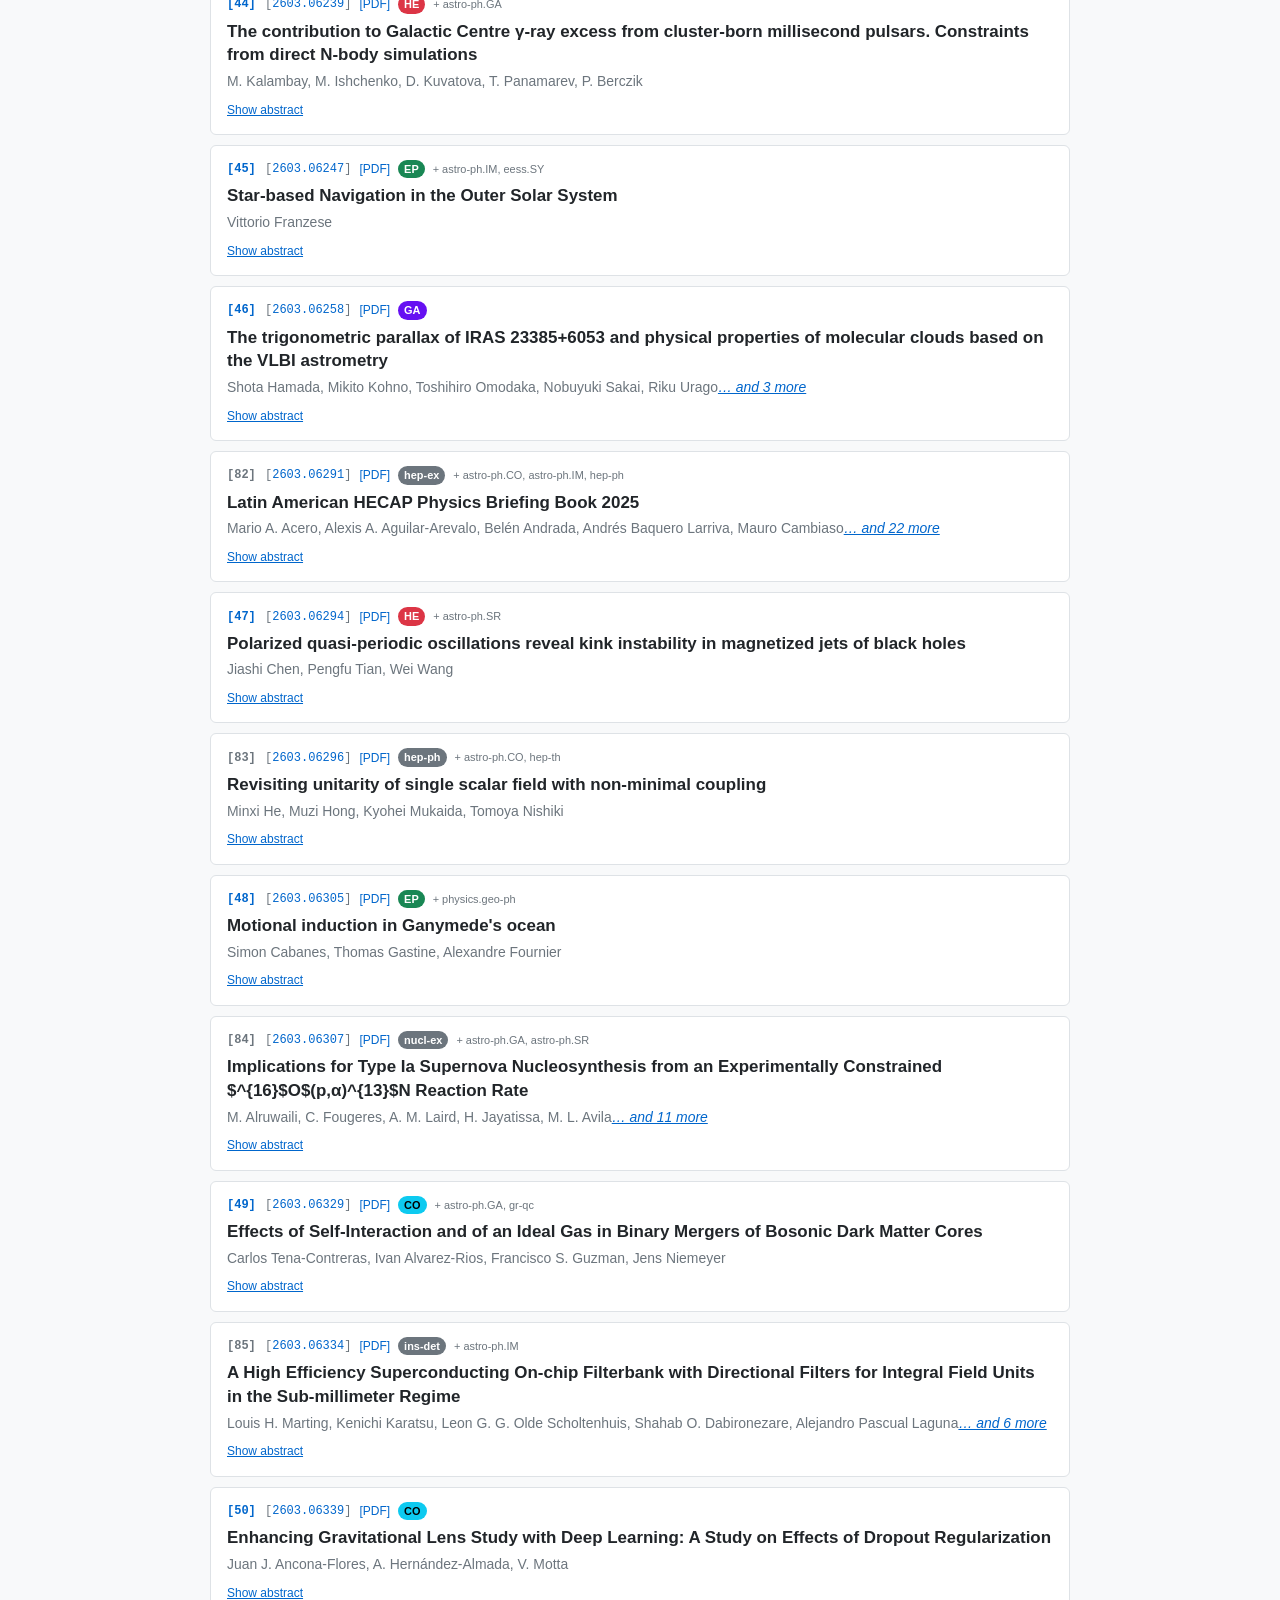
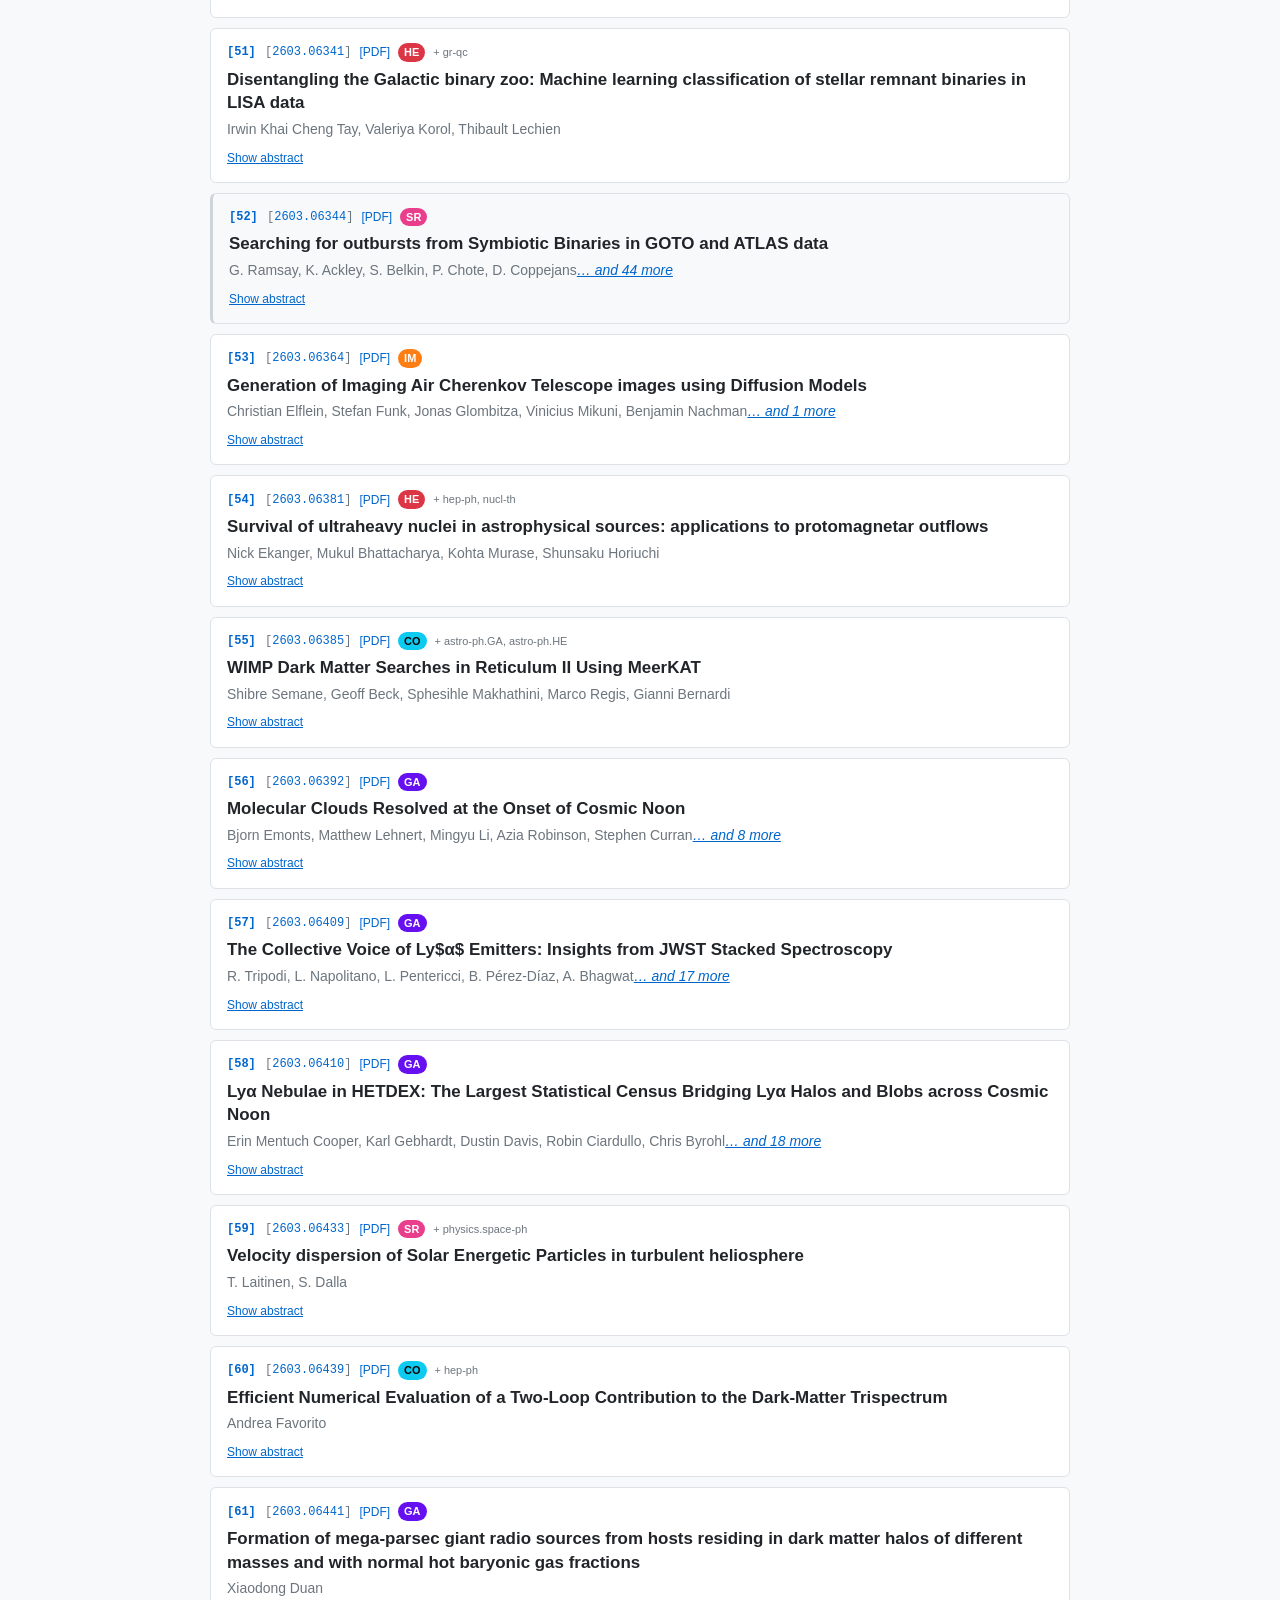
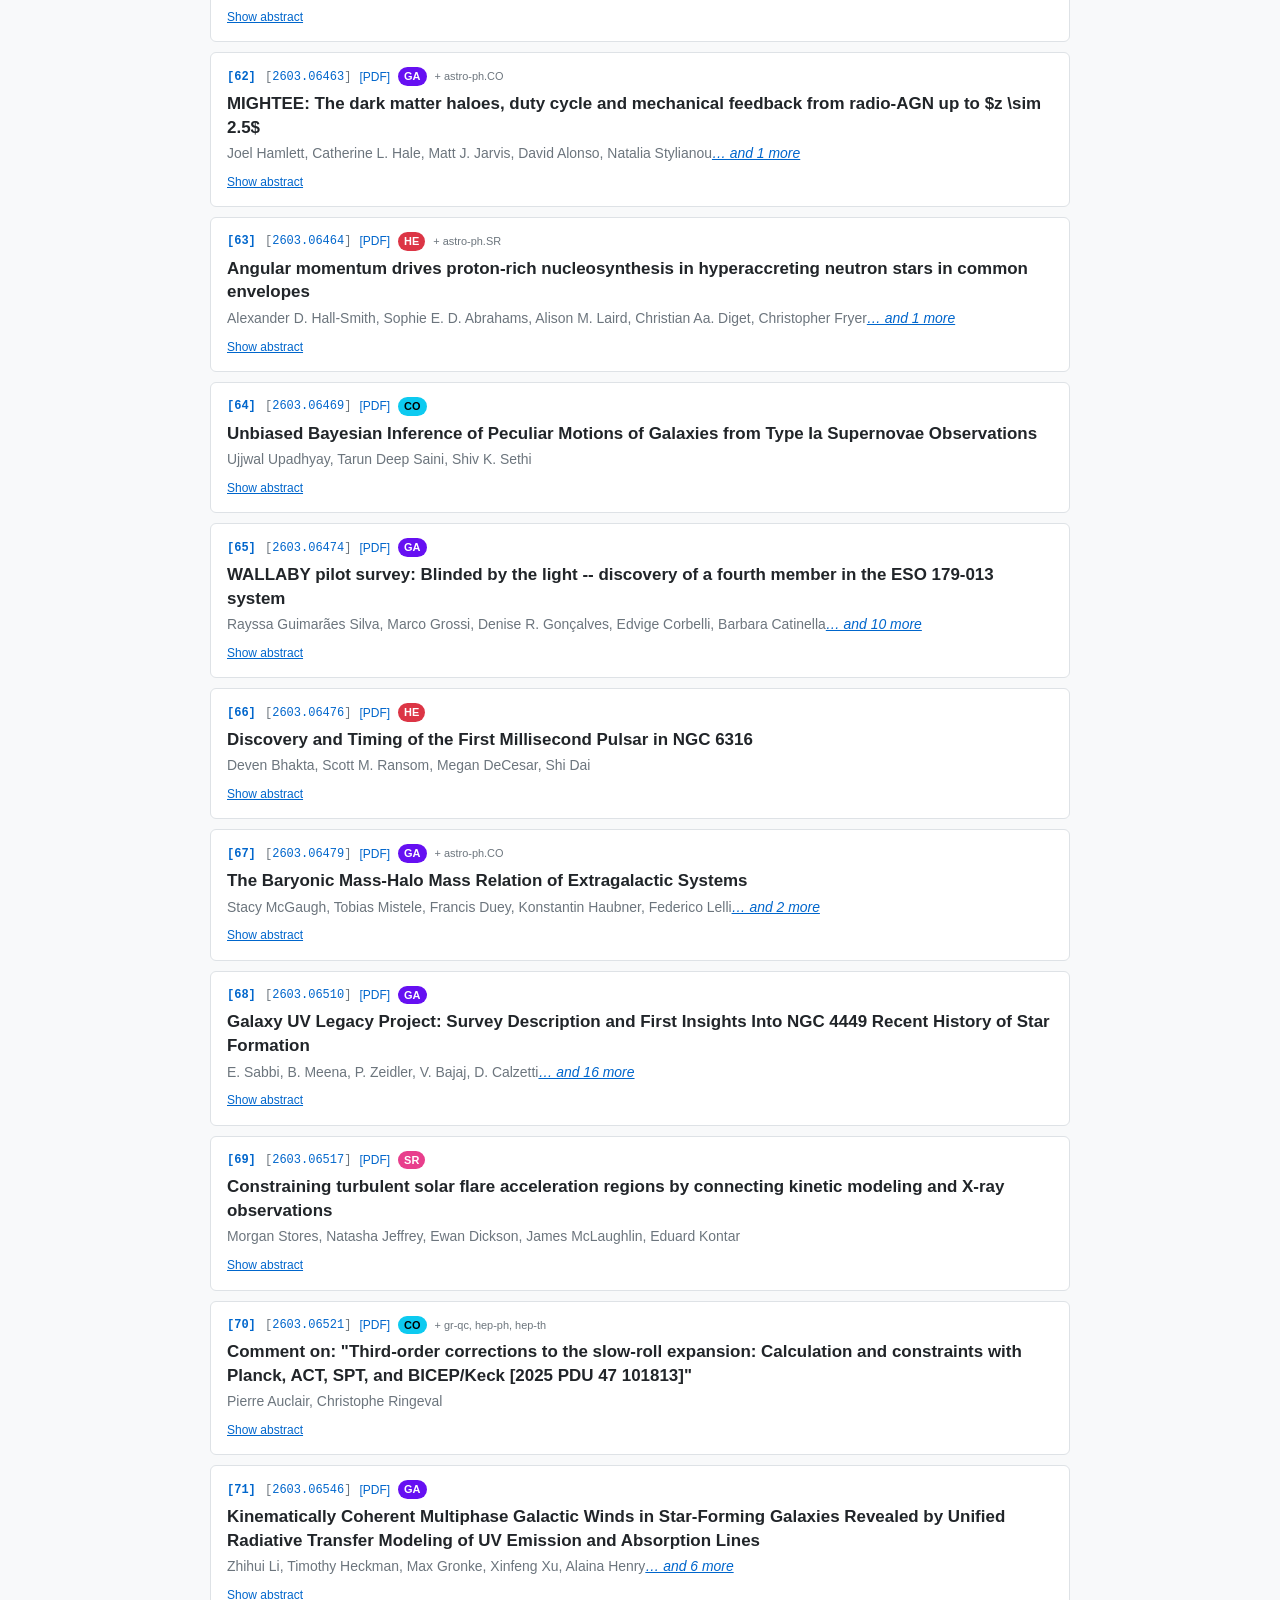
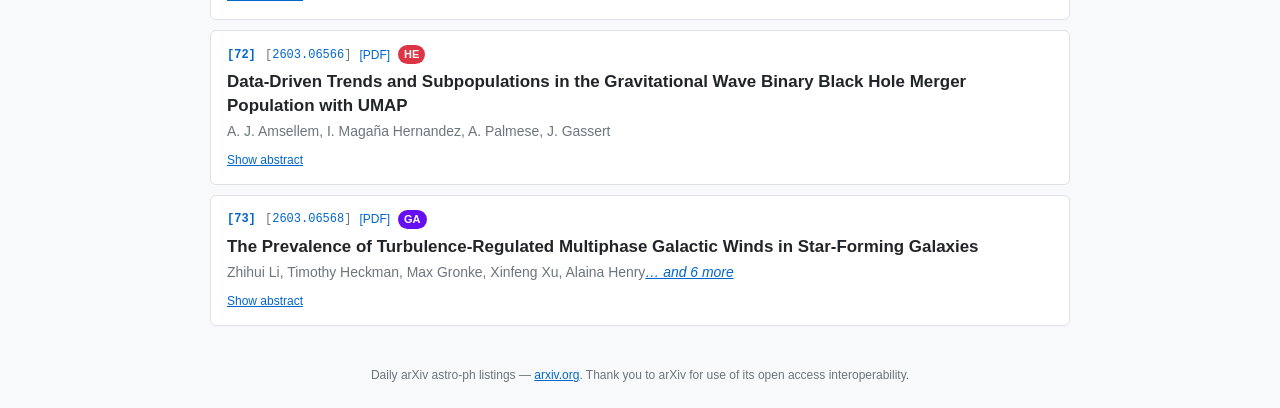
==== commit a54b2b12: "feat: convert Abstracts dropdown to btn-group; fix Font size placement - Replace <select id="abstrac" ====
--- a/index.html
+++ b/index.html
@@ -106,12 +106,14 @@
         <button class="source-btn" data-source="archive" title="Recent 1000 papers">Archive</button>
       </div>
     </div>
-    <label for="abstract-mode">Abstracts:</label>
-    <select id="abstract-mode">
-      <option value="none">Collapsed</option>
-      <option value="strong">Local (strong) open</option>
-      <option value="all">All open</option>
-    </select>
+    <div class="sort-group" title="Abstract display">
+      <span class="sort-label">Abstracts:</span>
+      <div class="btn-group">
+        <button class="abstract-btn" data-abstract="none"   title="All collapsed">Off</button>
+        <button class="abstract-btn" data-abstract="strong" title="Strong local matches open">Local</button>
+        <button class="abstract-btn" data-abstract="all"    title="All open">All</button>
+      </div>
+    </div>
   </div>
 
   <div id="search-container" style="display:none;">
@@ -120,13 +122,7 @@
 
   <div id="cat-filter">
     <span>Filter:</span>
-    <!-- category toggle buttons injected by app.js -->
-    <span class="sort-label" style="margin-left:auto;">Font size:</span>
-    <div class="btn-group">
-      <button class="btn-font" data-size="small">S</button>
-      <button class="btn-font" data-size="medium">M</button>
-      <button class="btn-font" data-size="large">L</button>
-    </div>
+    <!-- category toggle buttons and font-size group injected by app.js -->
   </div>
 
   <div id="stats"></div>
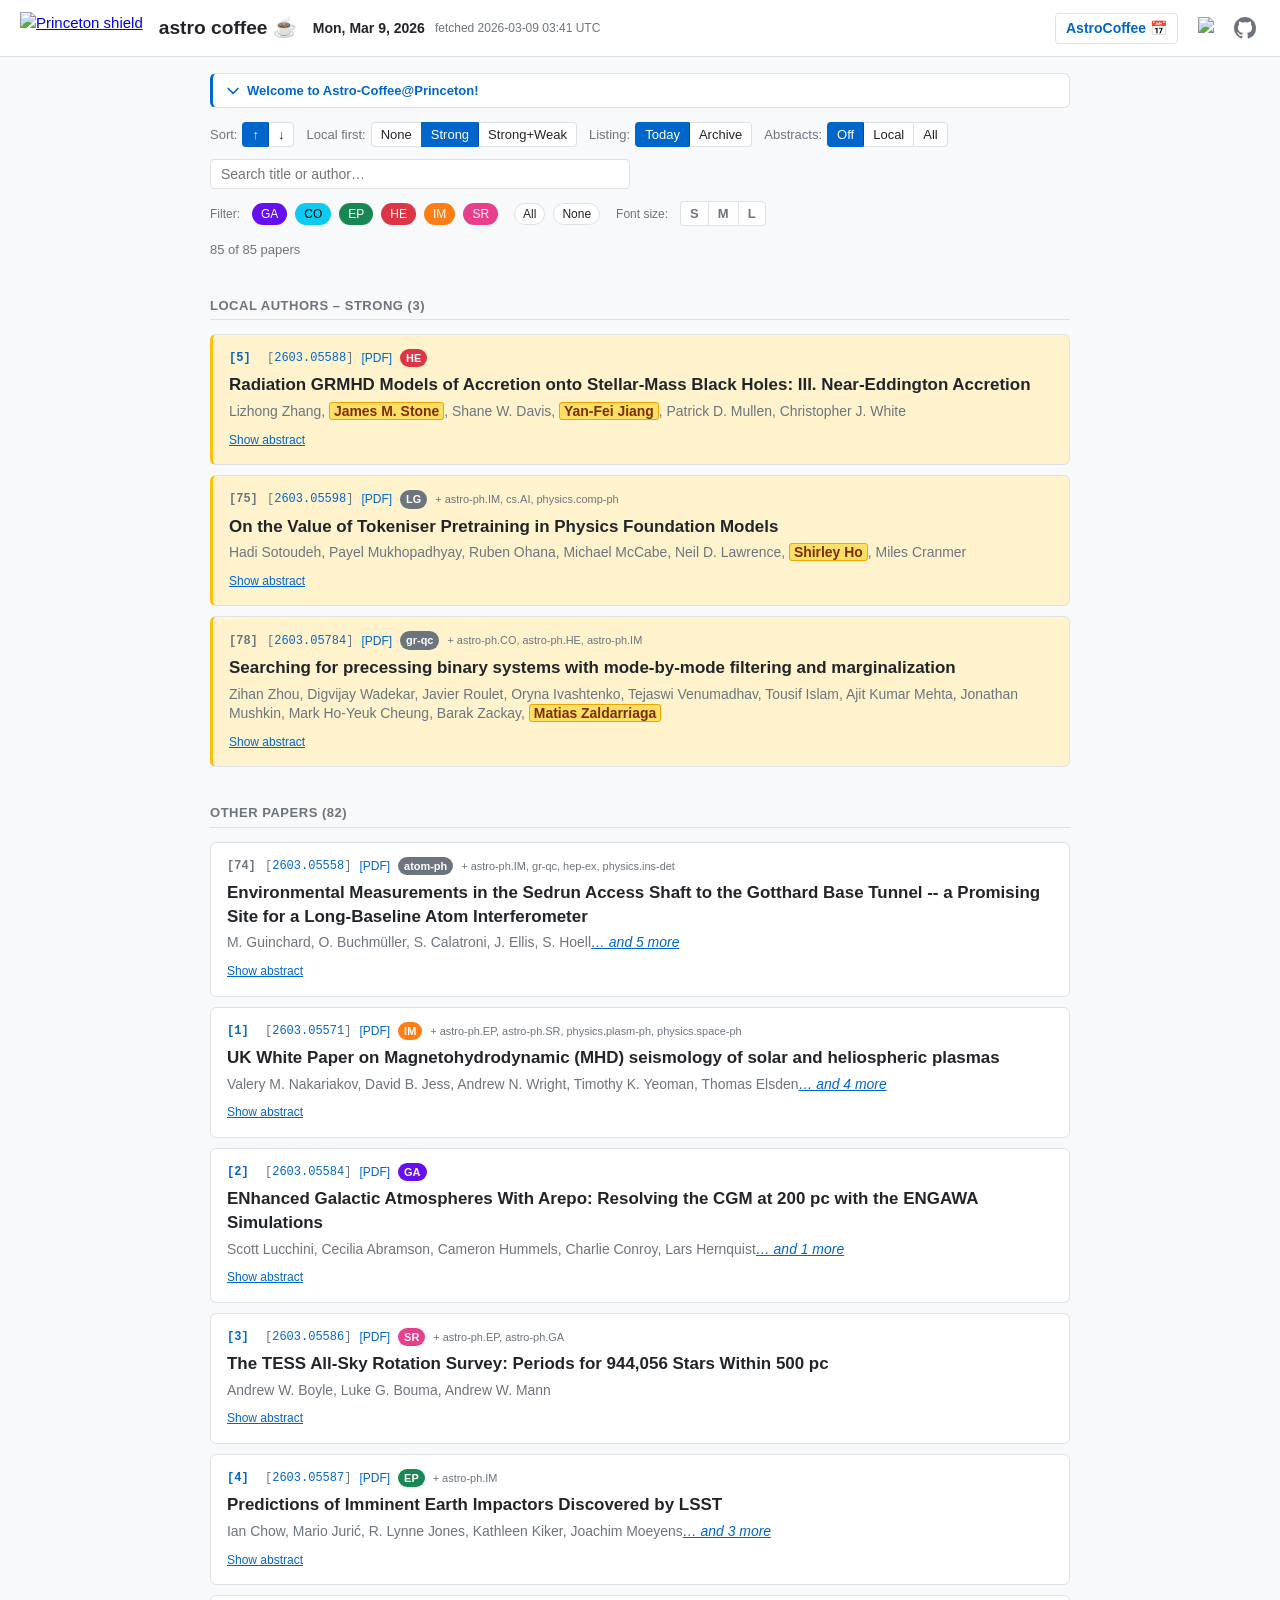
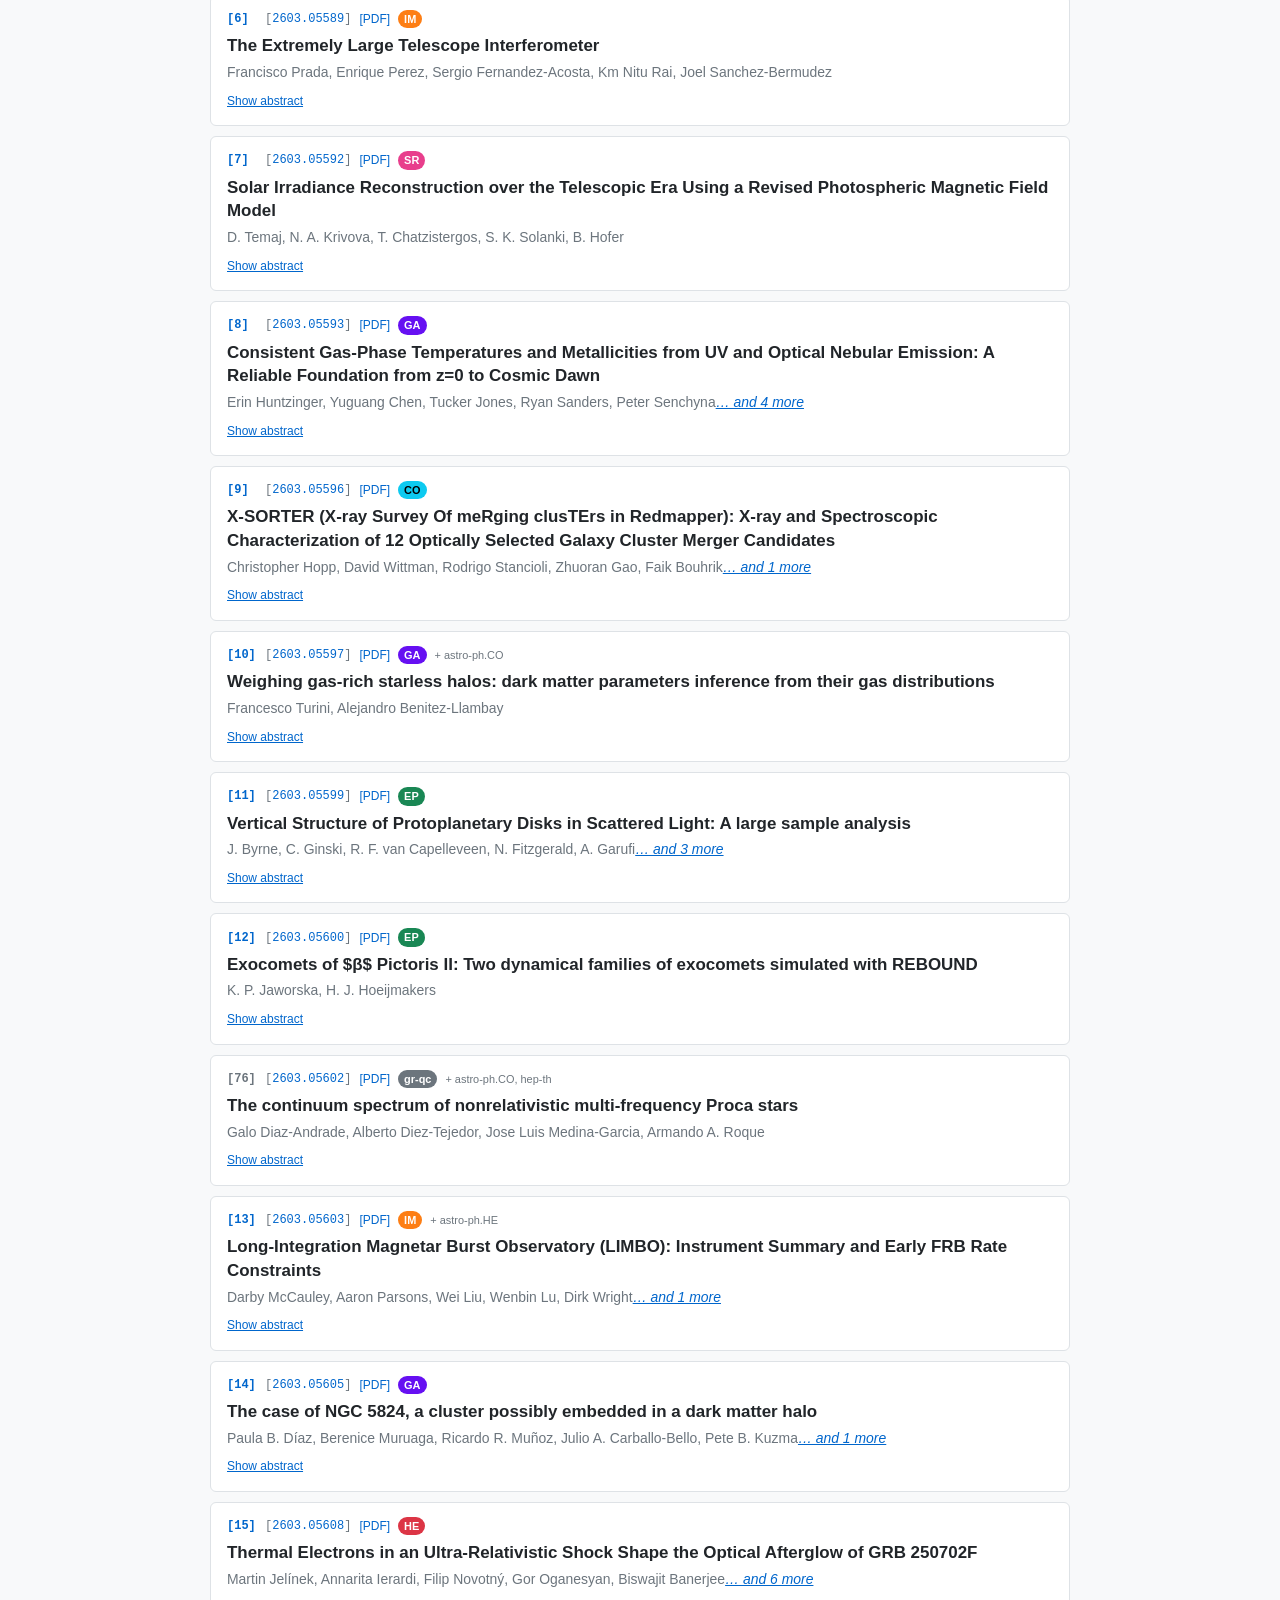
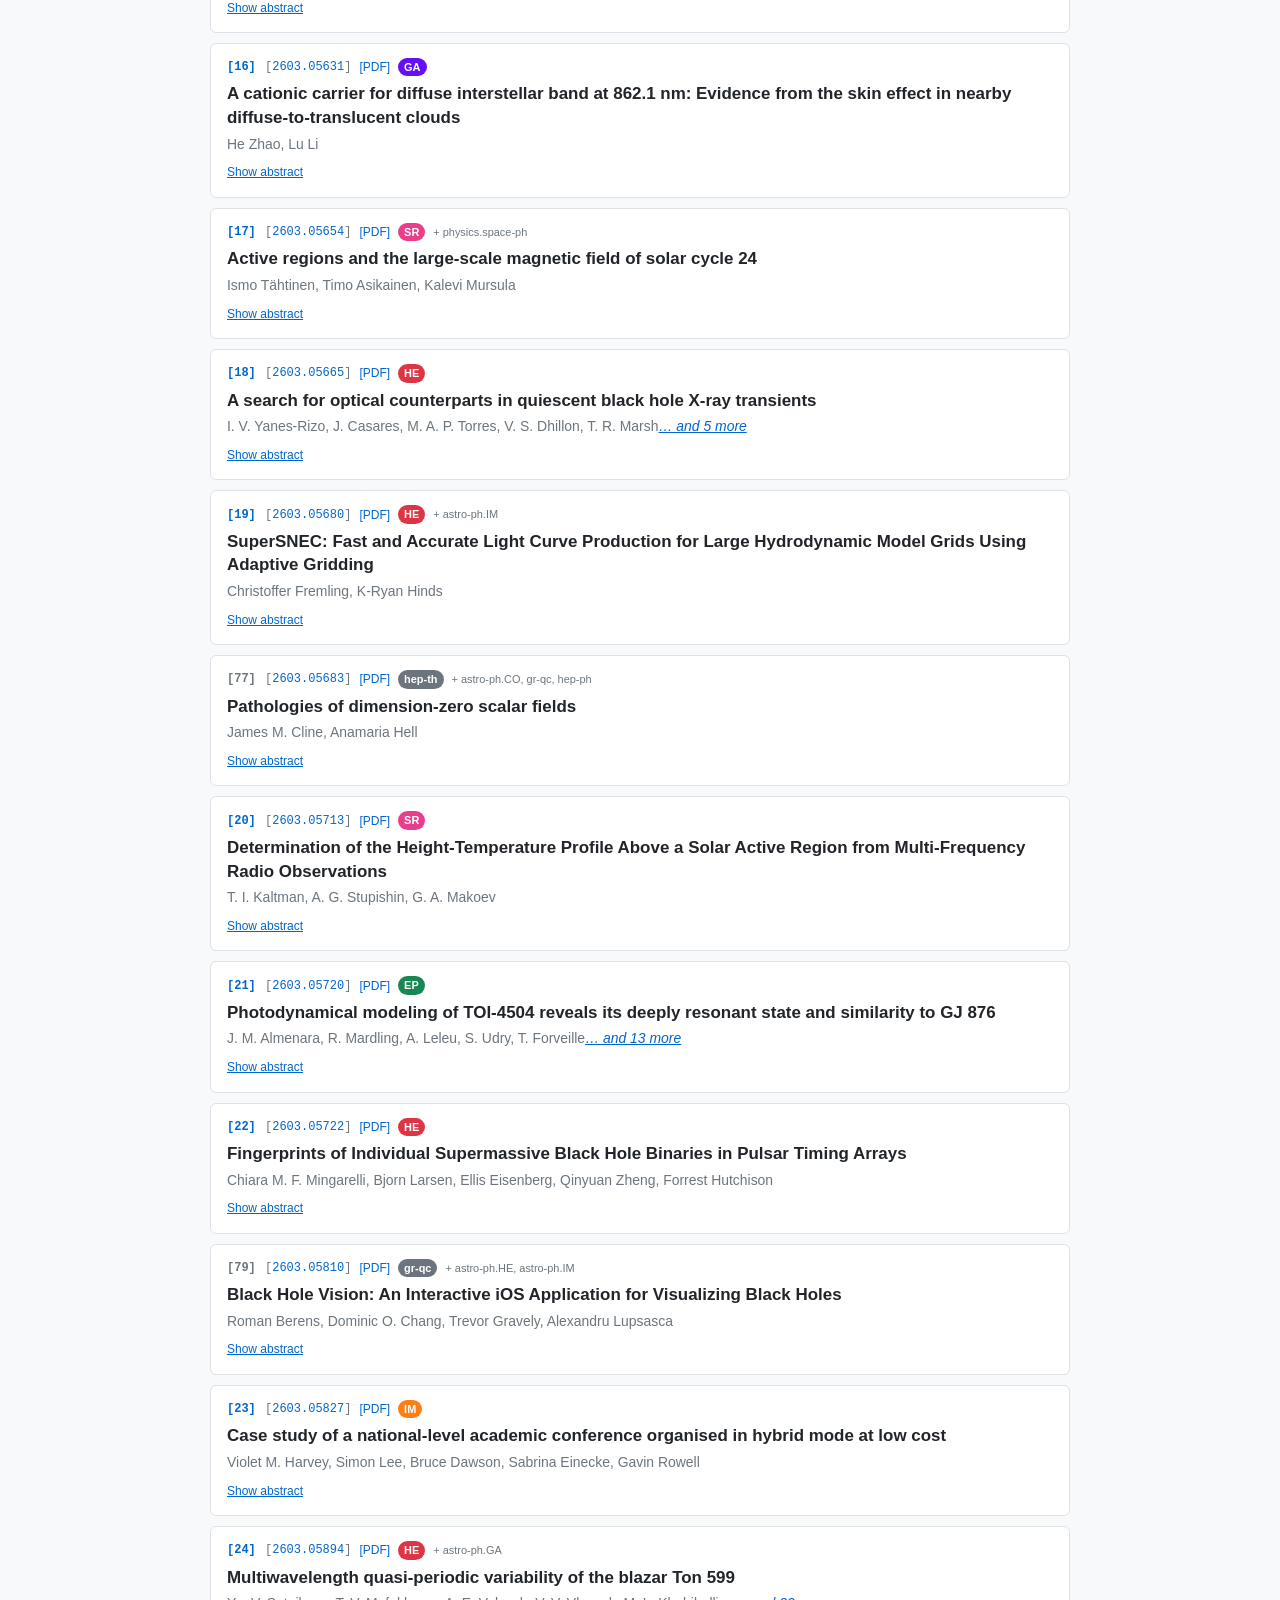
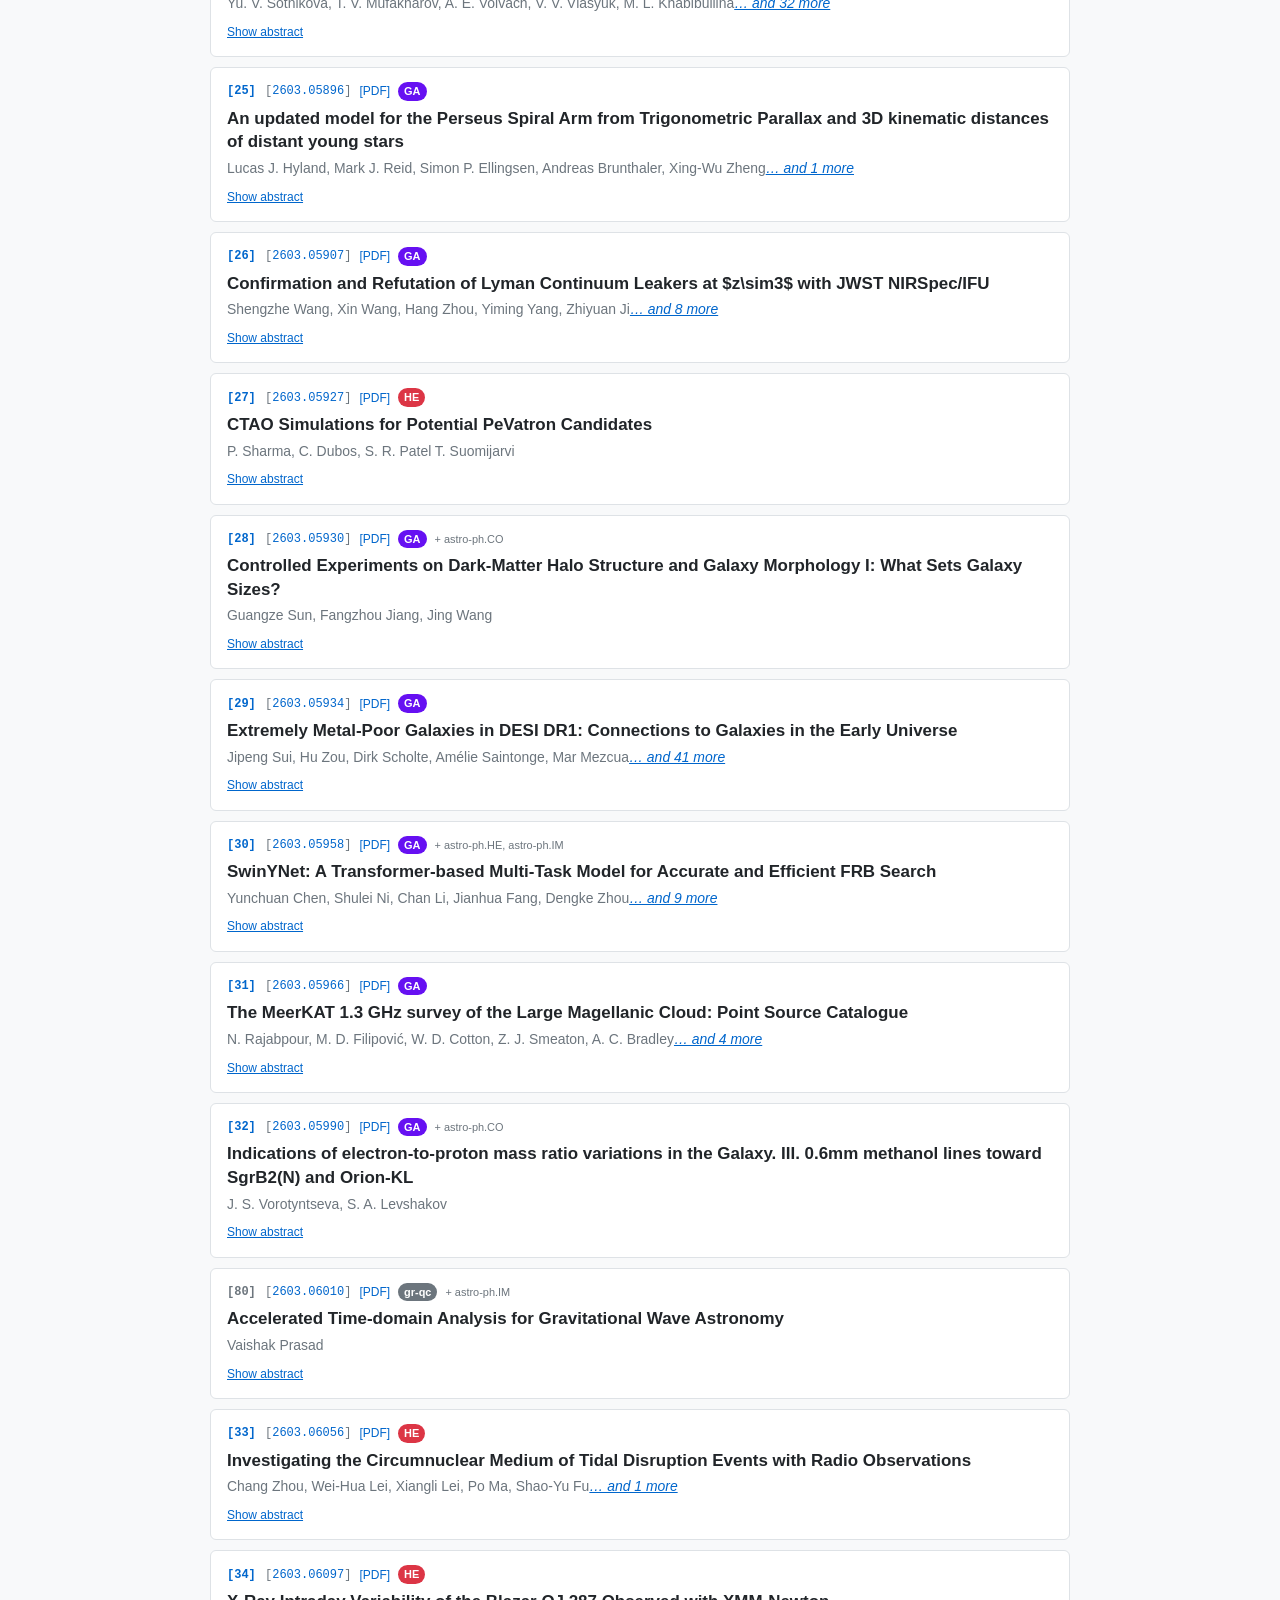
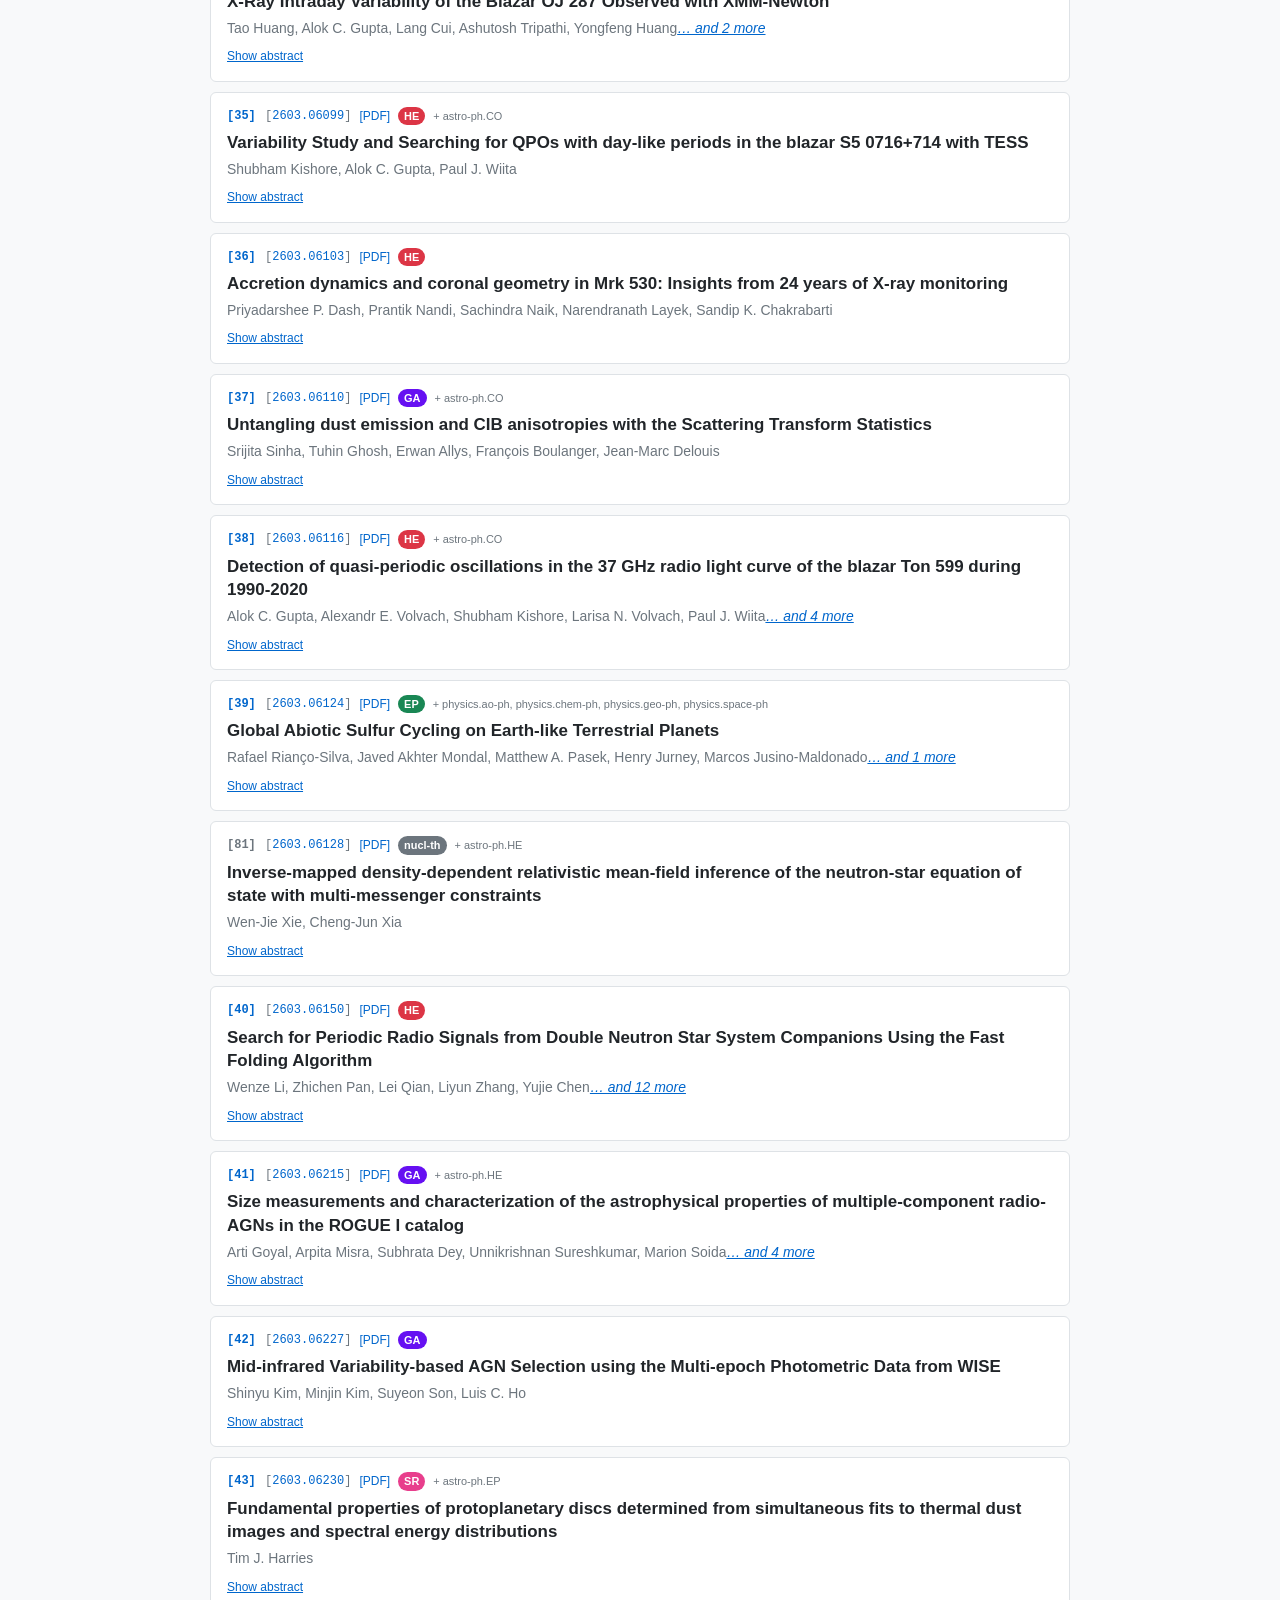
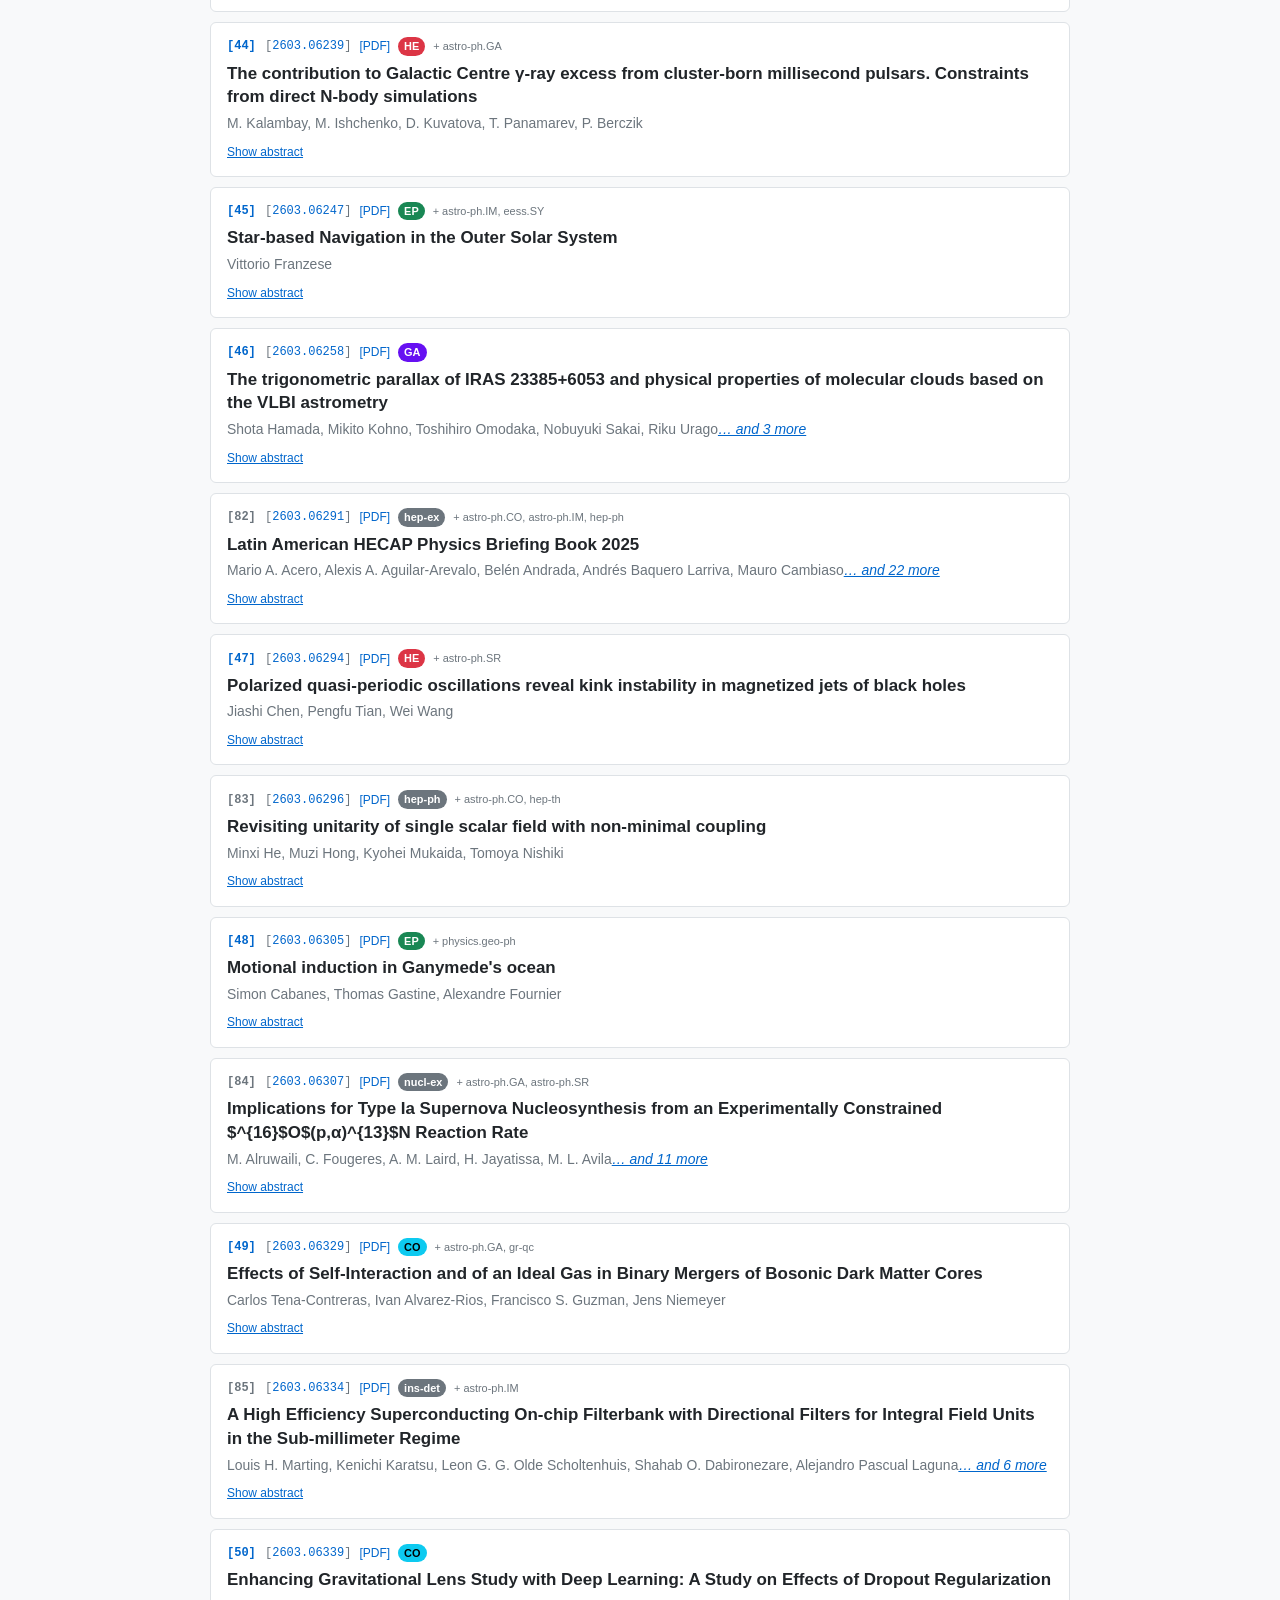
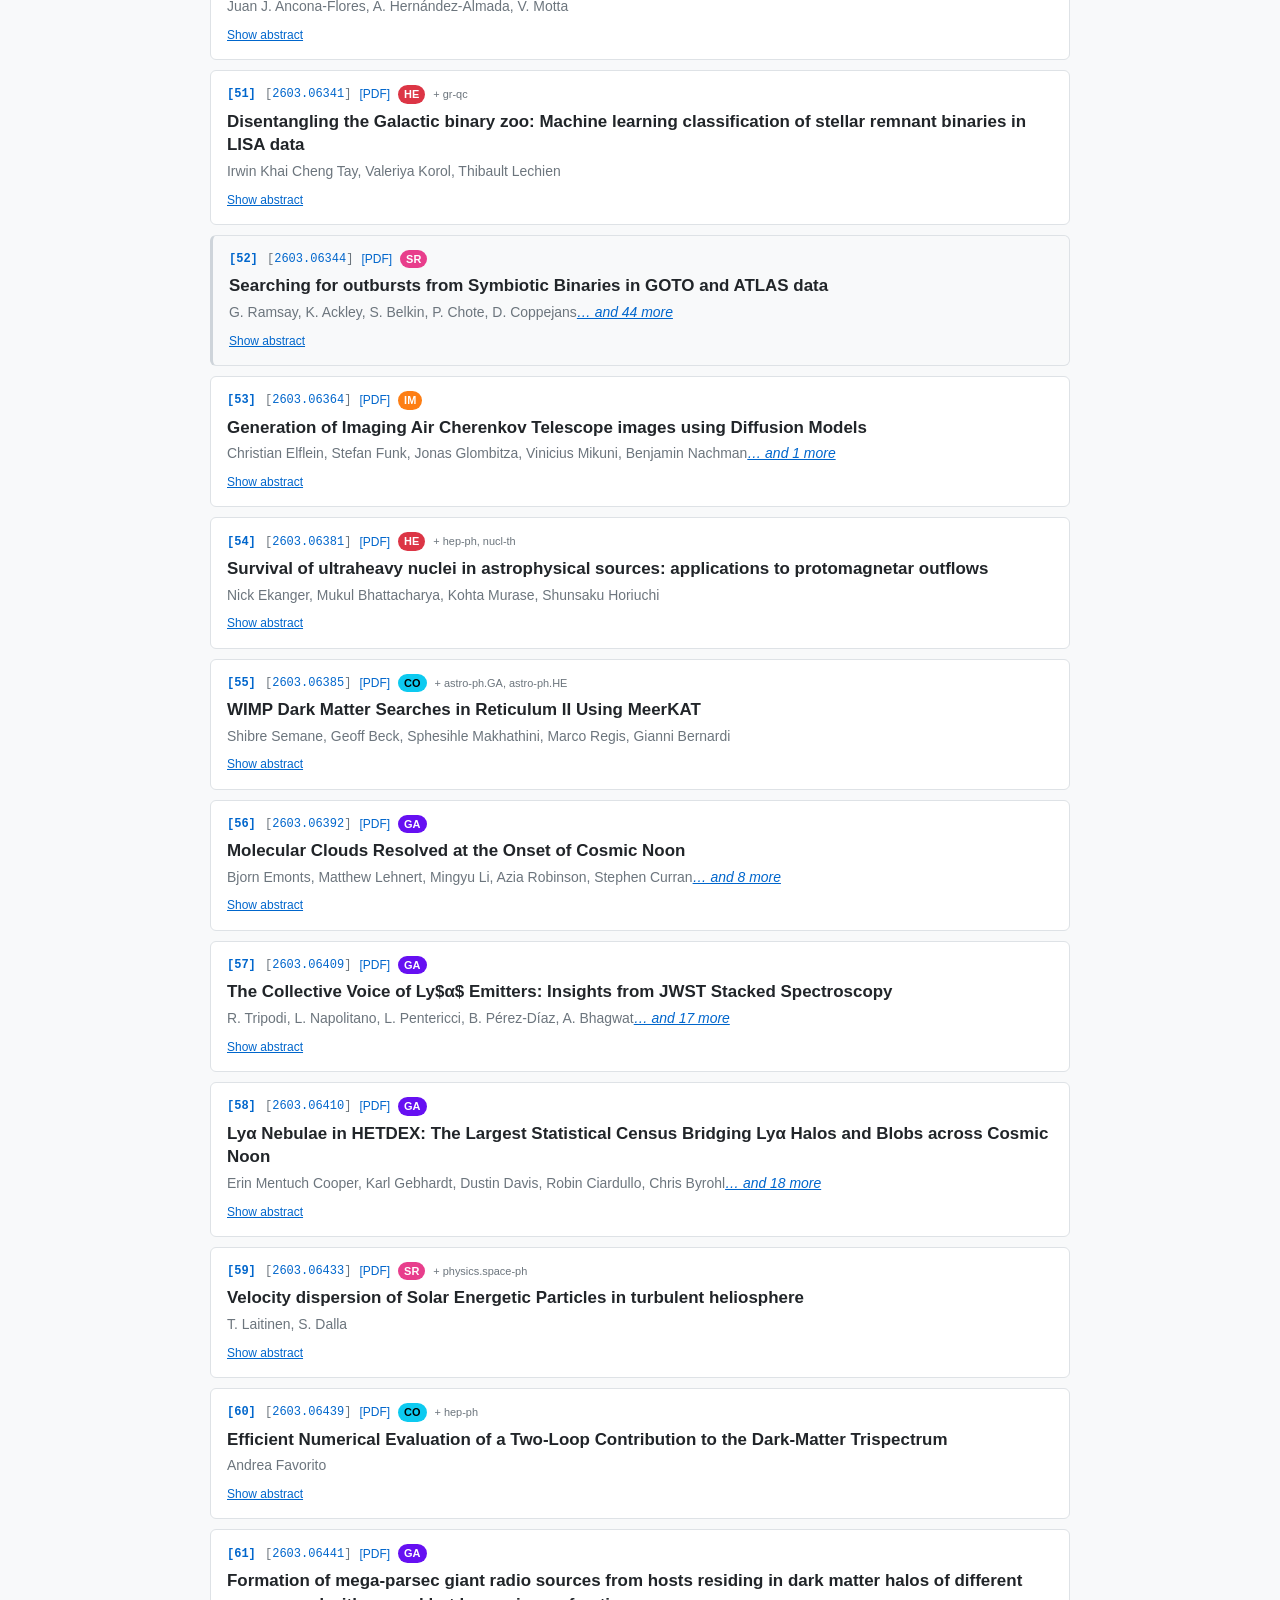
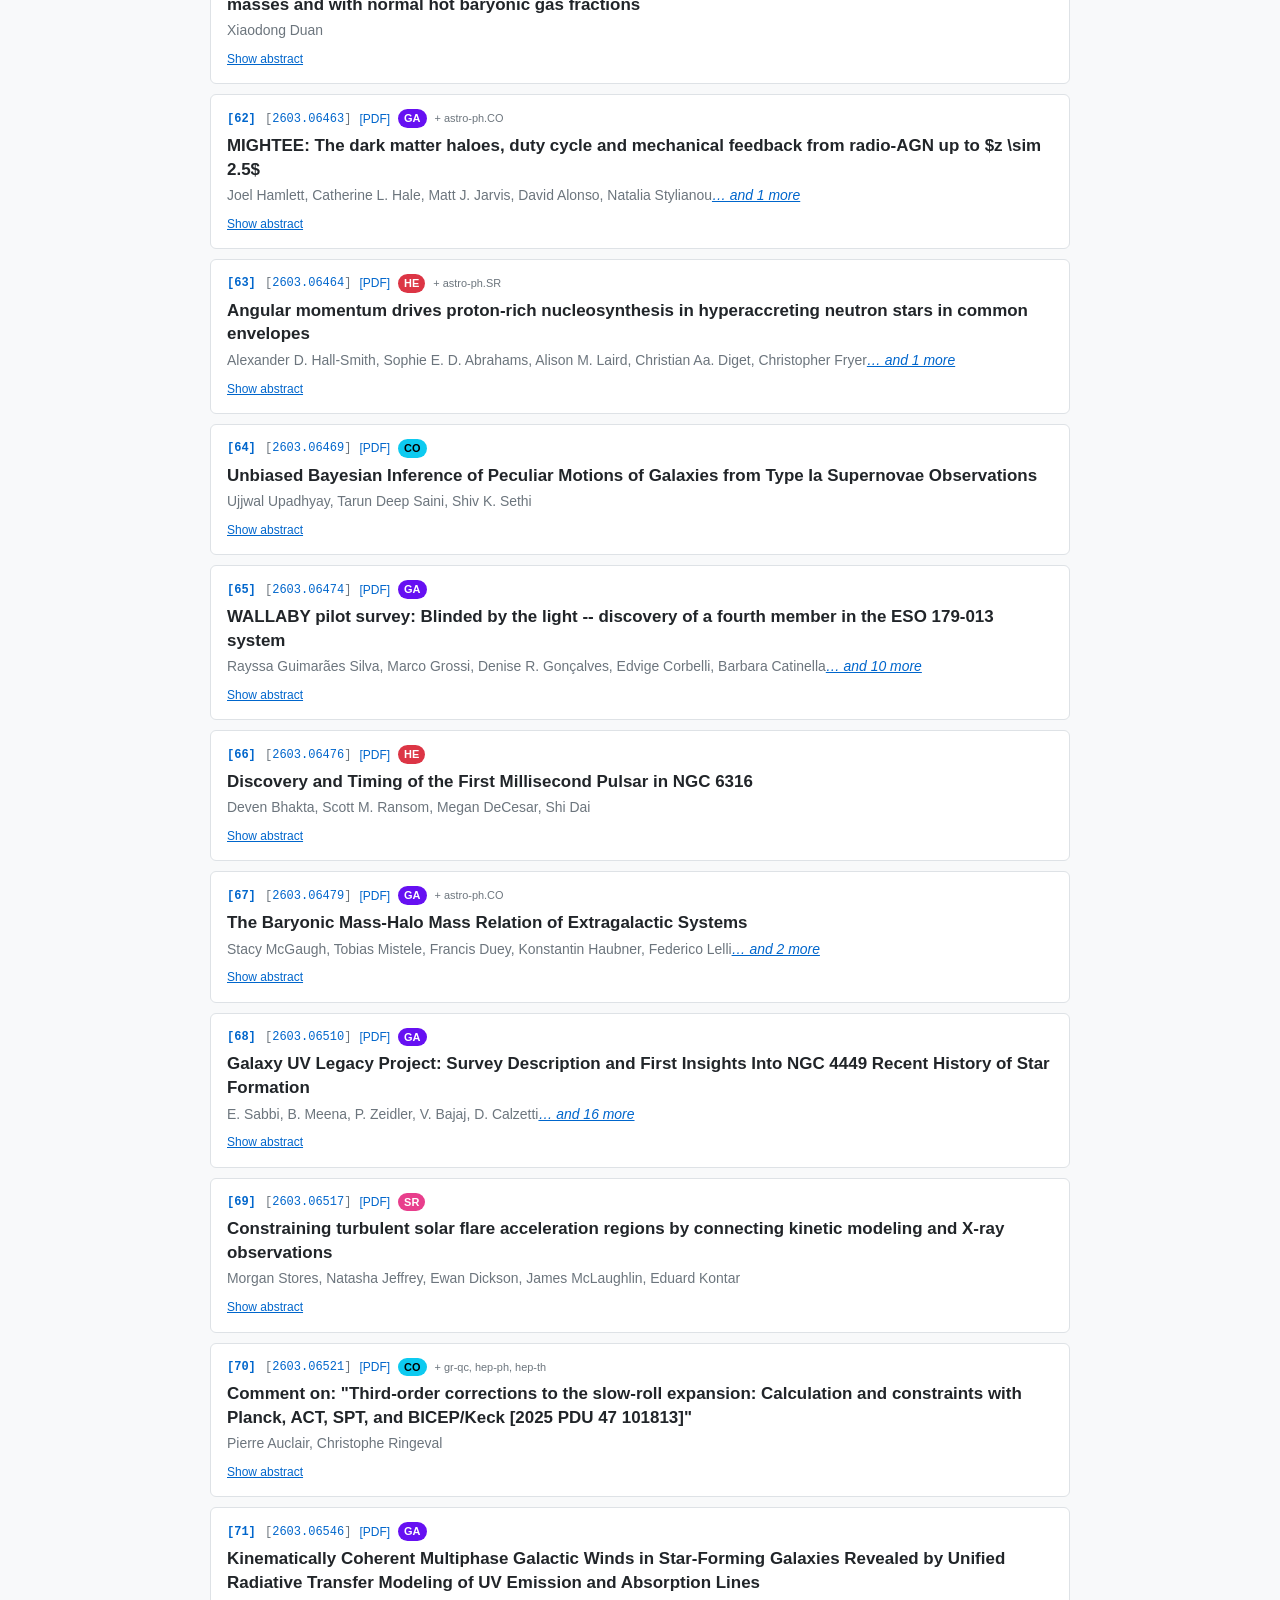
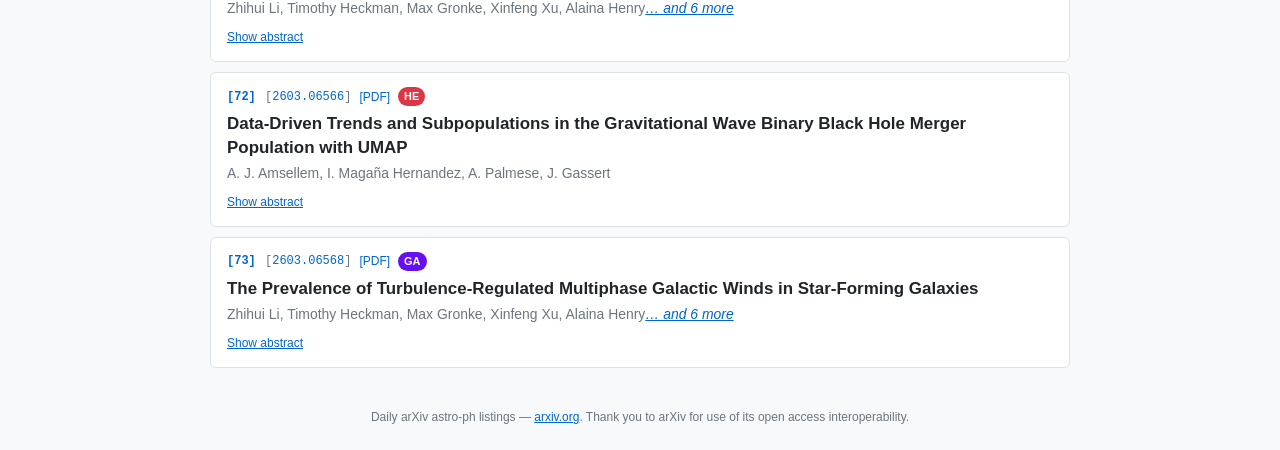
==== commit 7ccf9739: "feat: show search bar for both today and archive modes Search now filters title/author in both today" ====
--- a/index.html
+++ b/index.html
@@ -116,7 +116,7 @@
     </div>
   </div>
 
-  <div id="search-container" style="display:none;">
+  <div id="search-container">
     <input id="search-input" type="text" placeholder="Search title or author…" autocomplete="off" />
   </div>
 
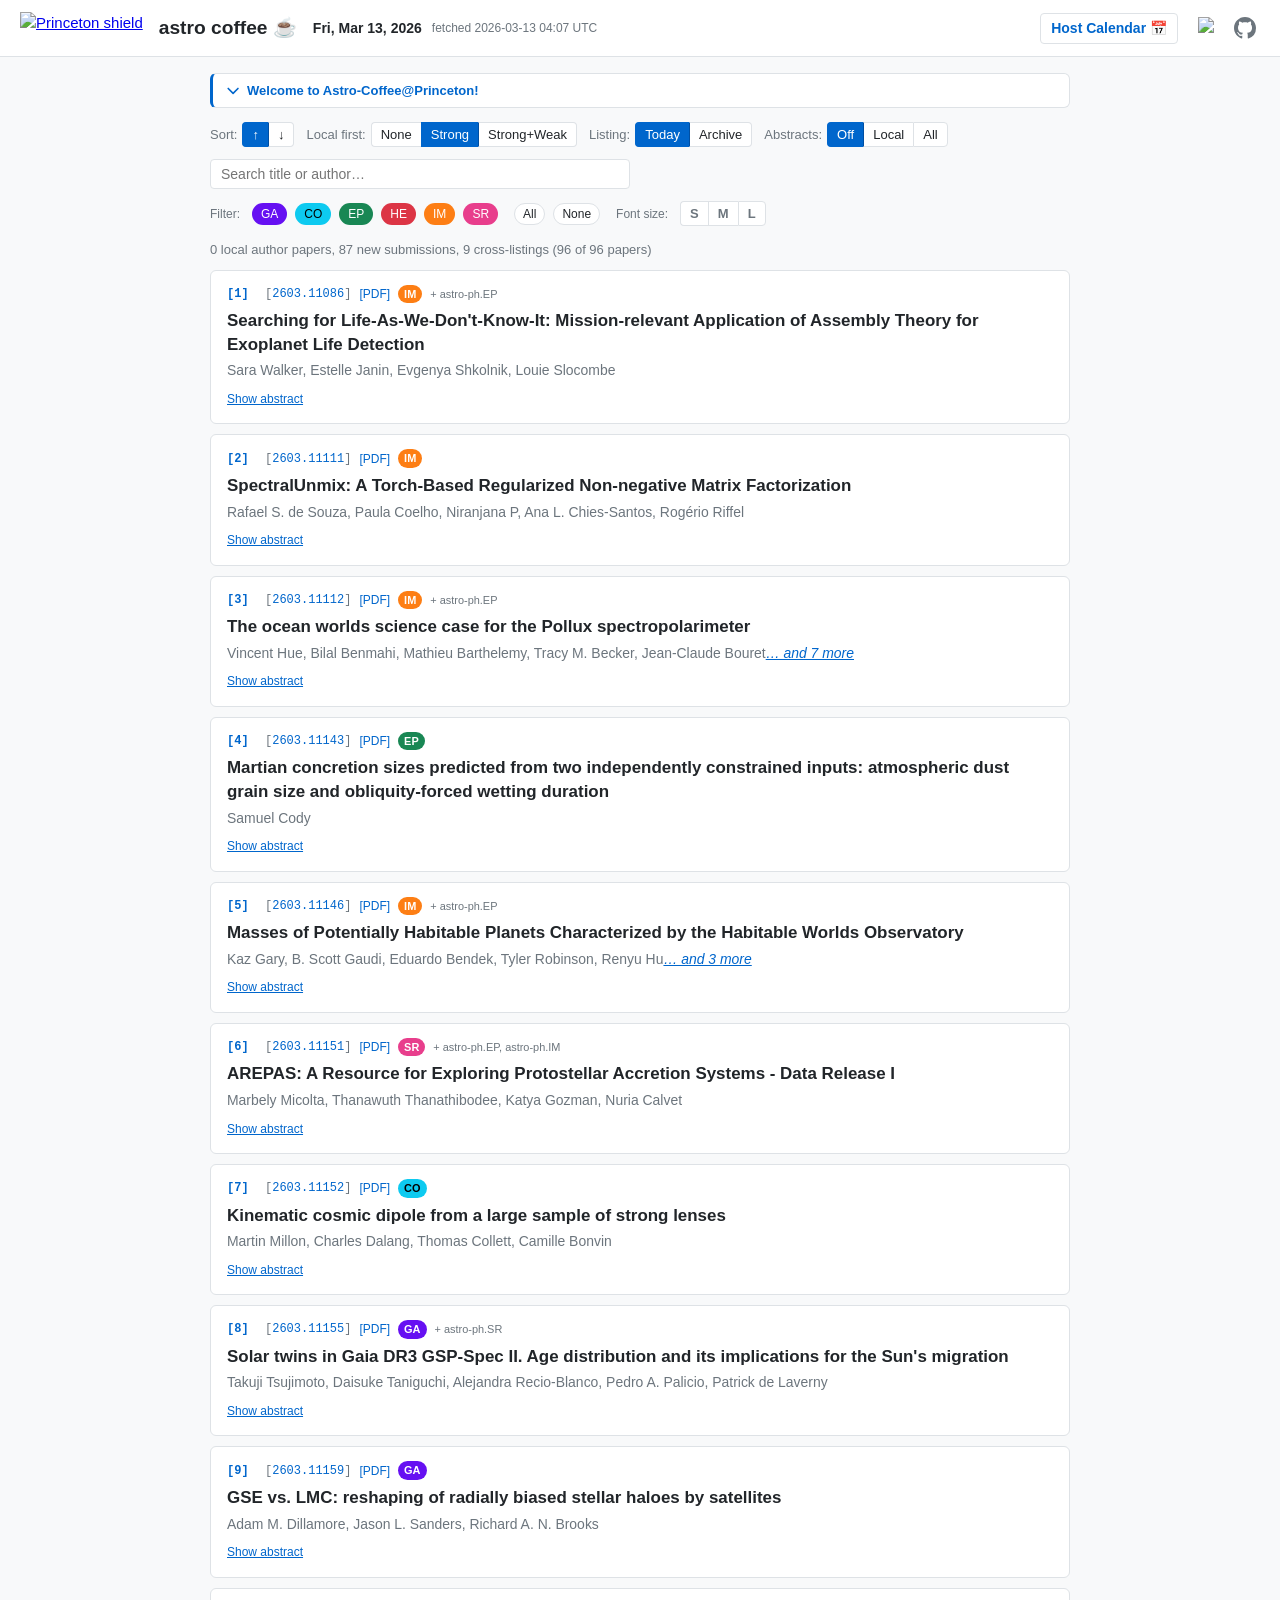
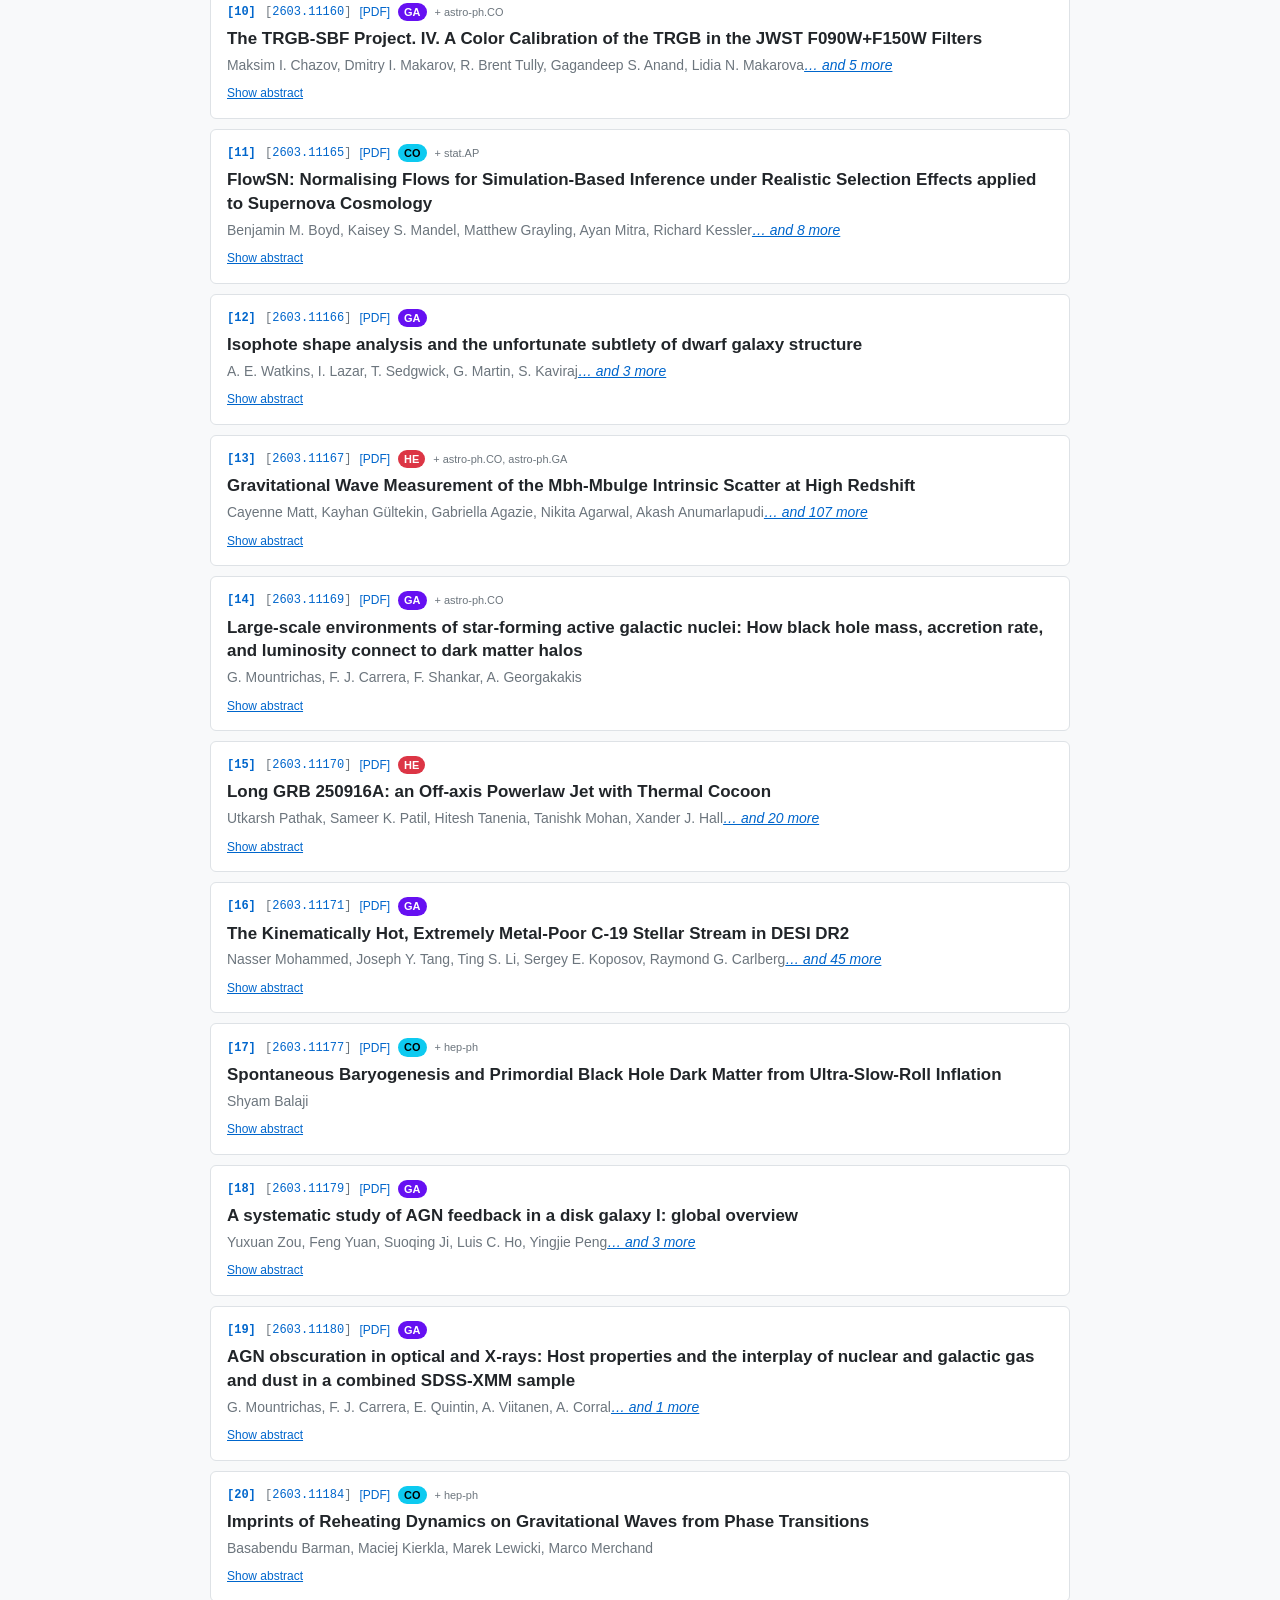
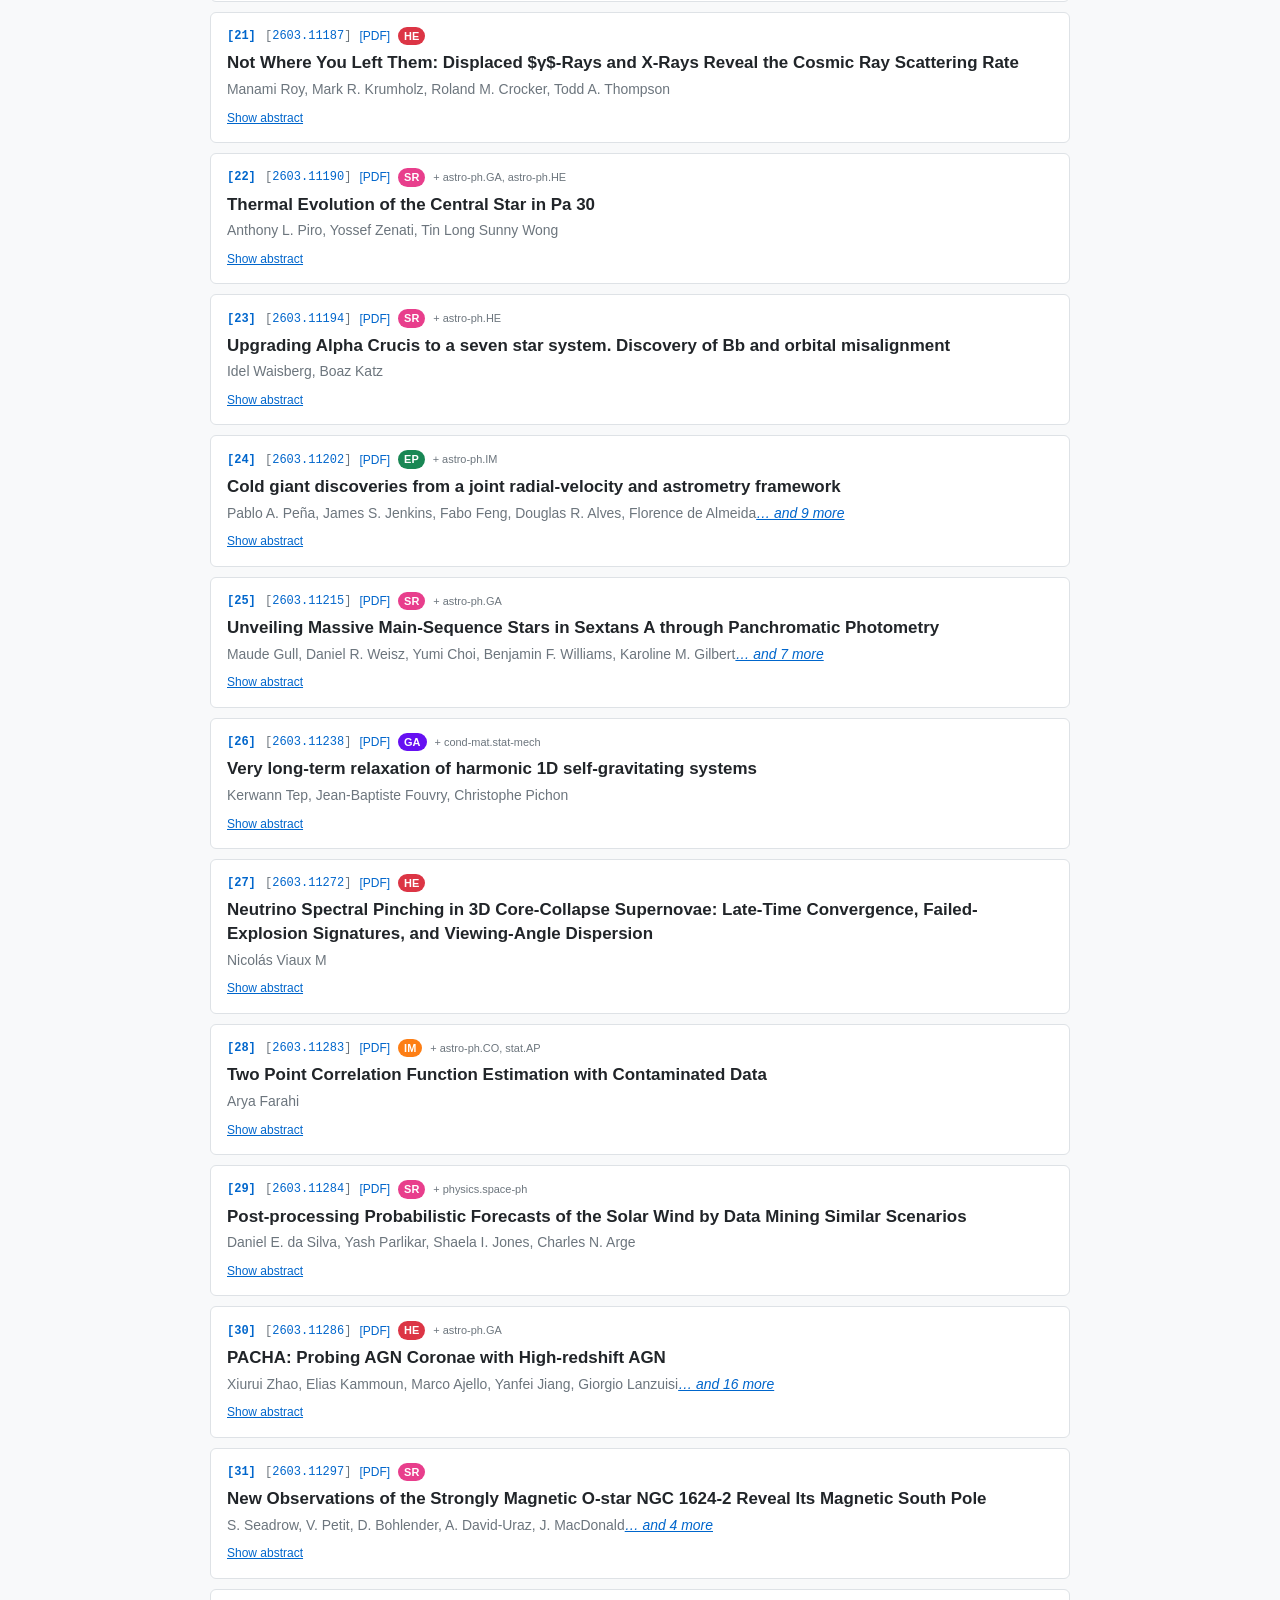
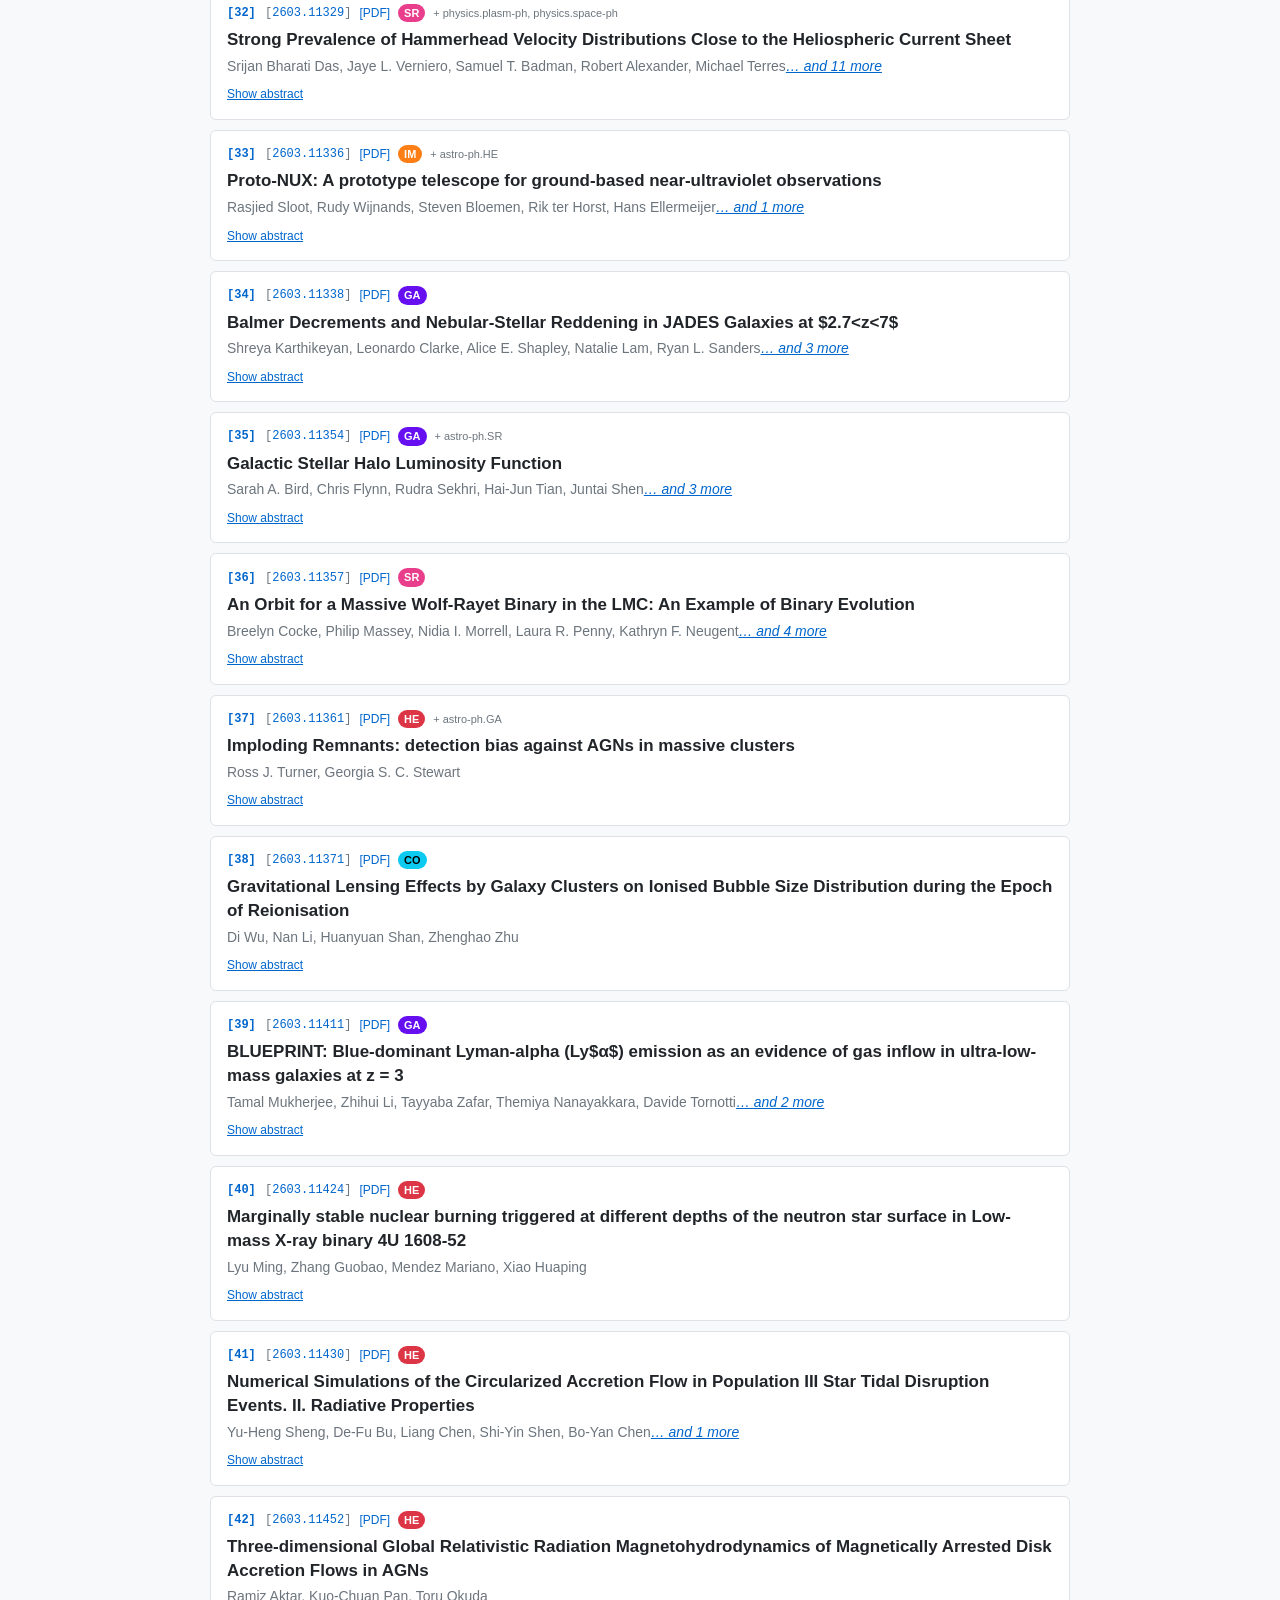
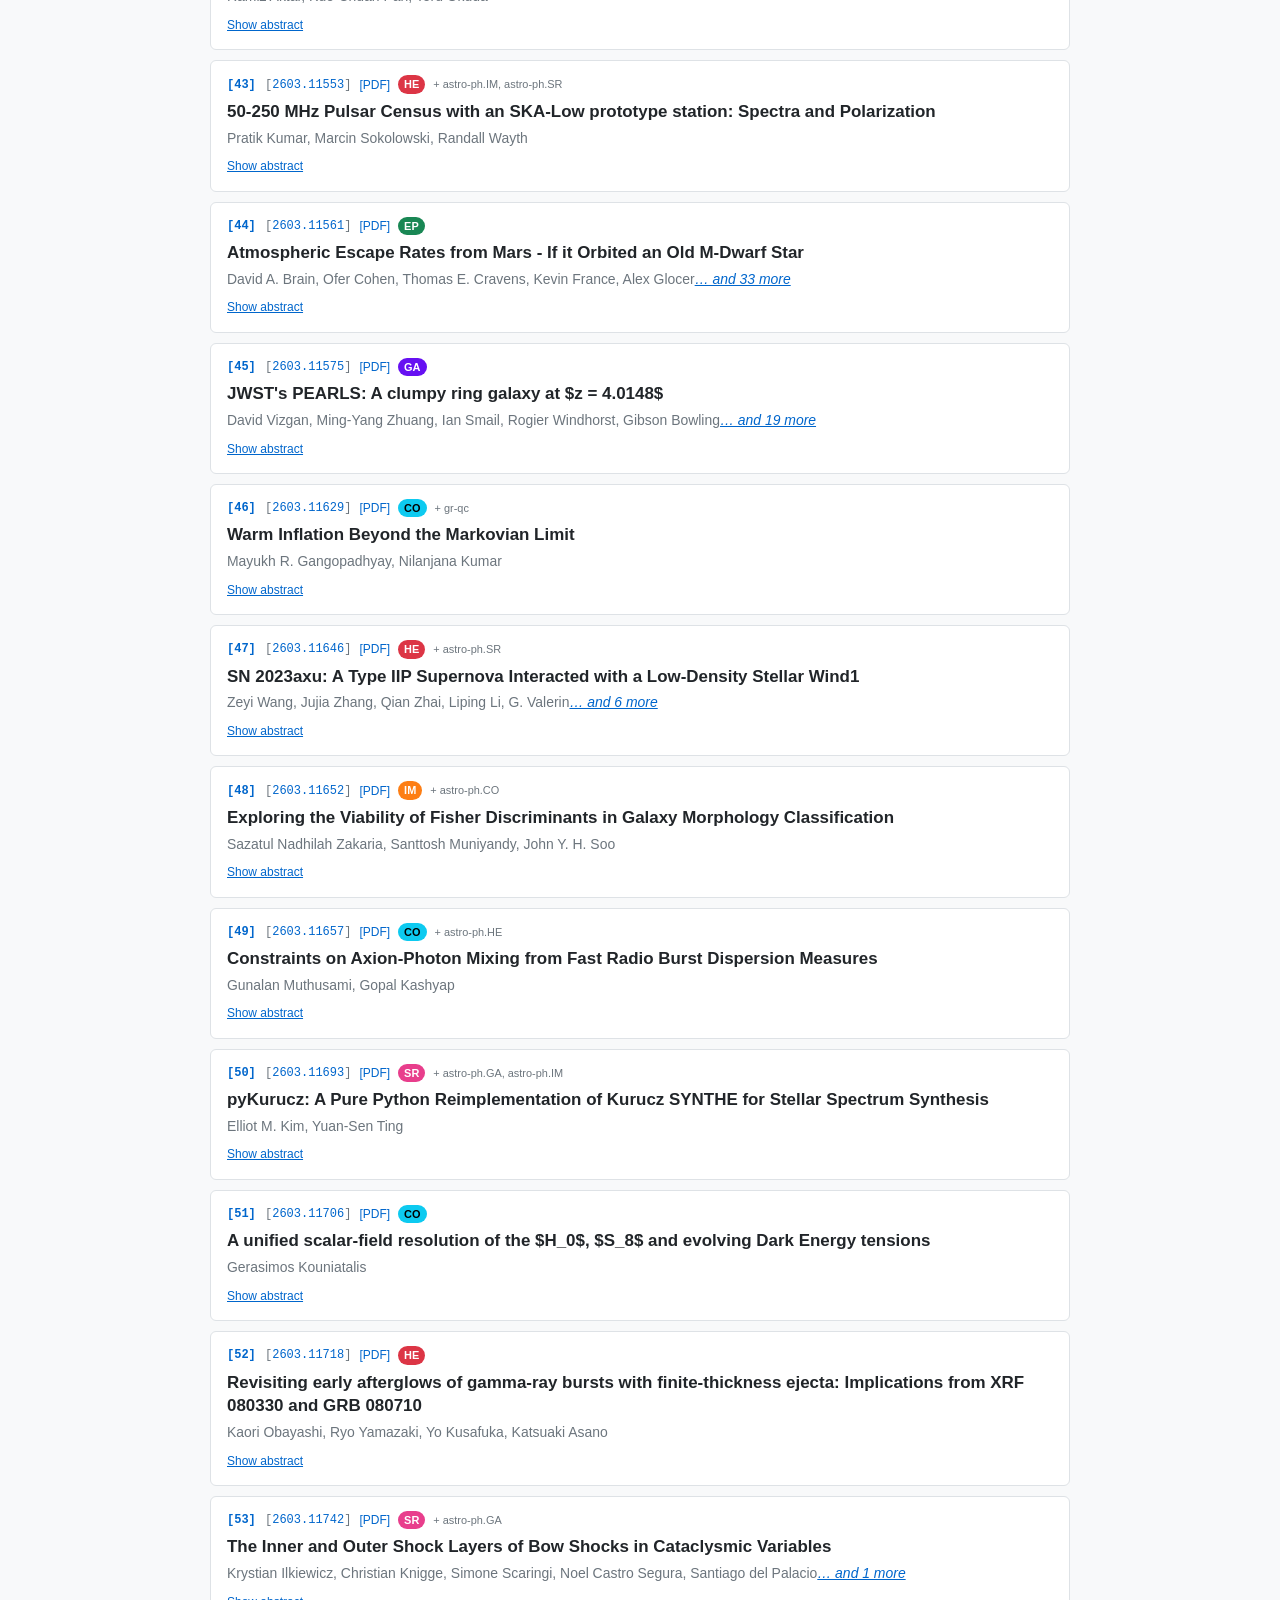
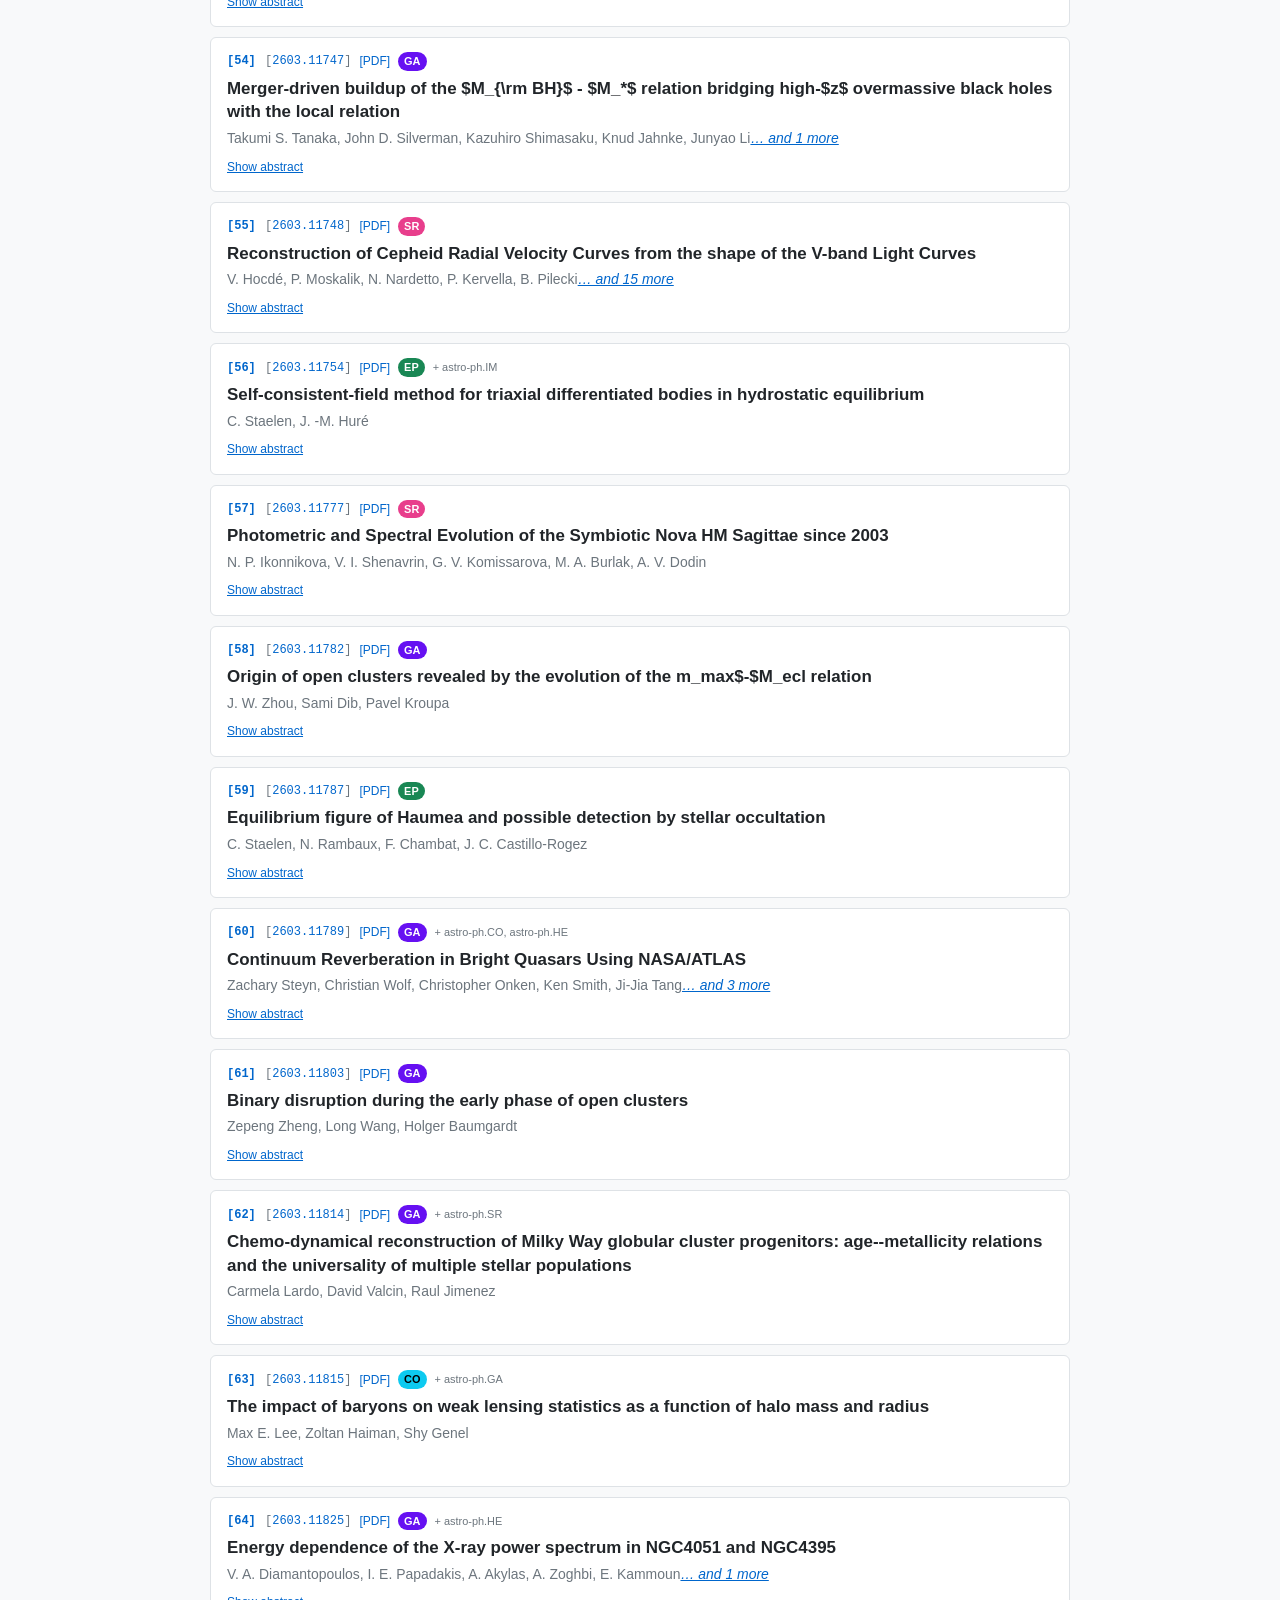
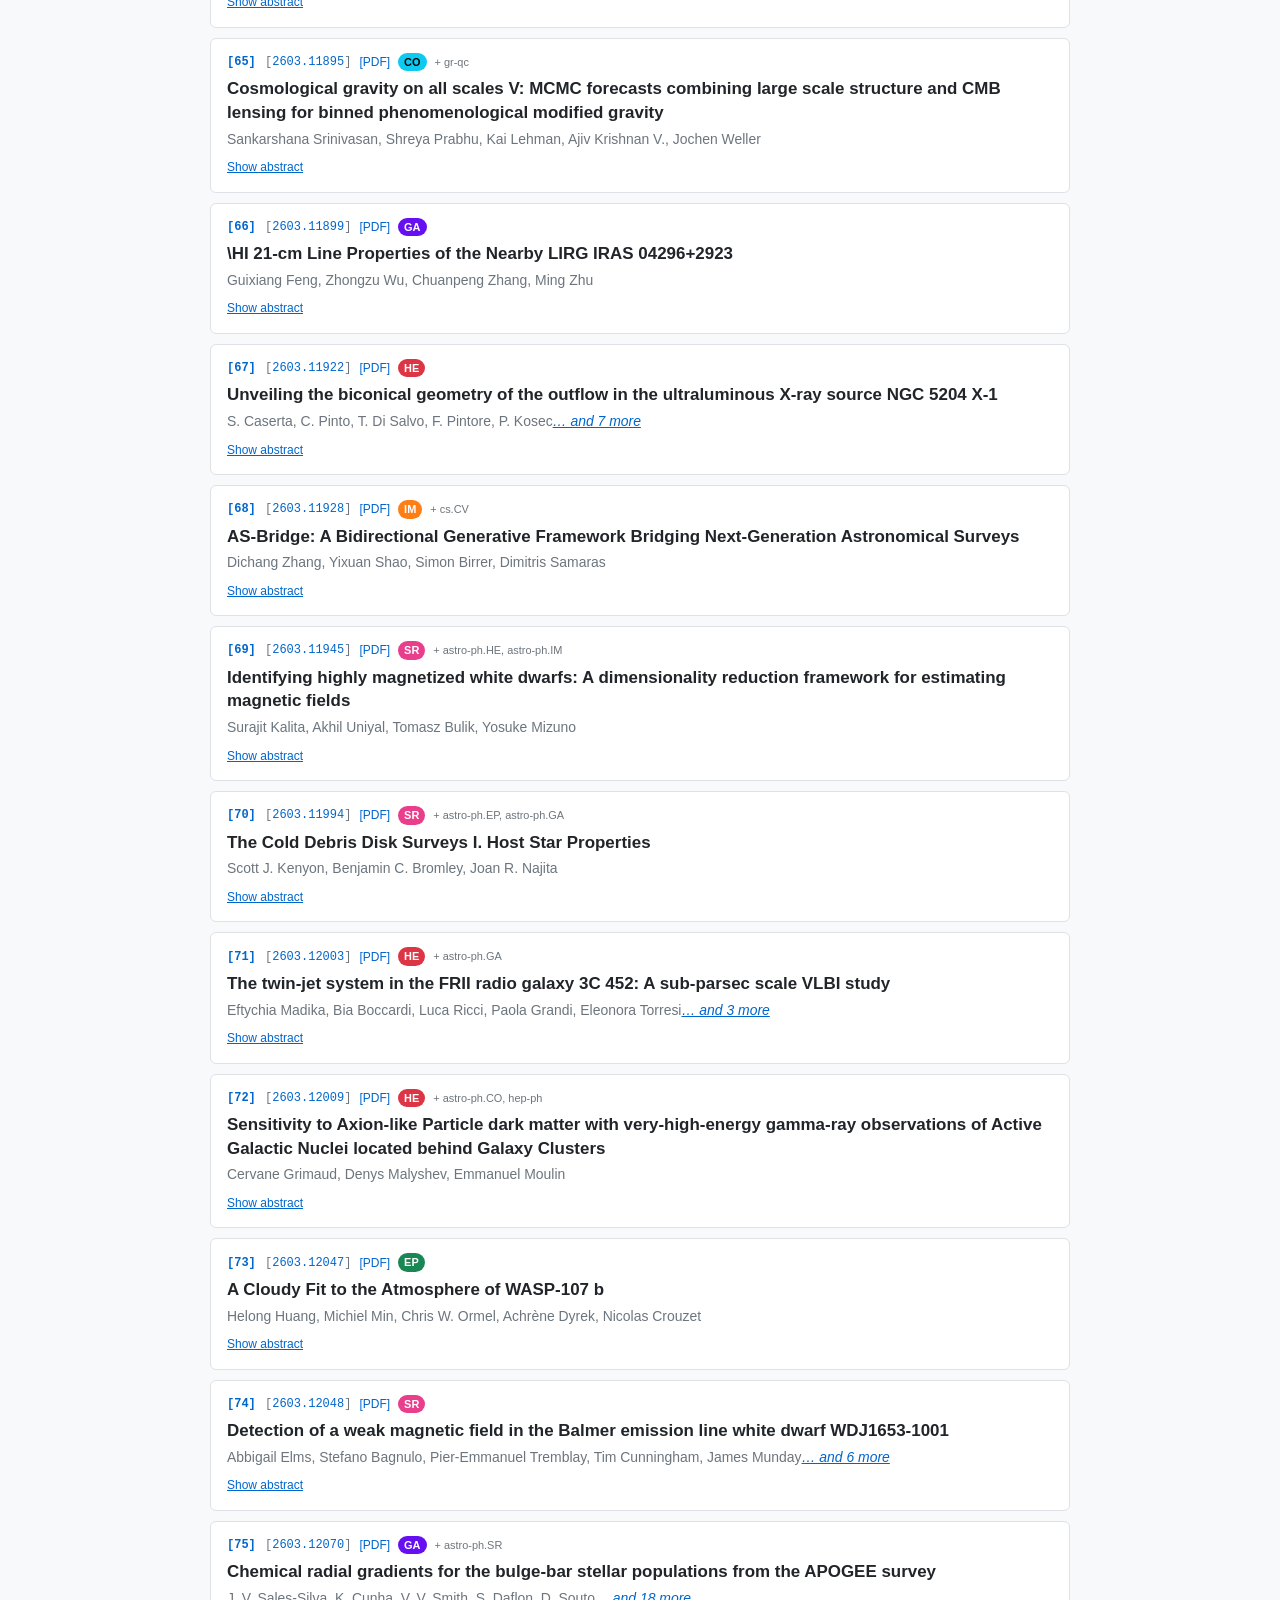
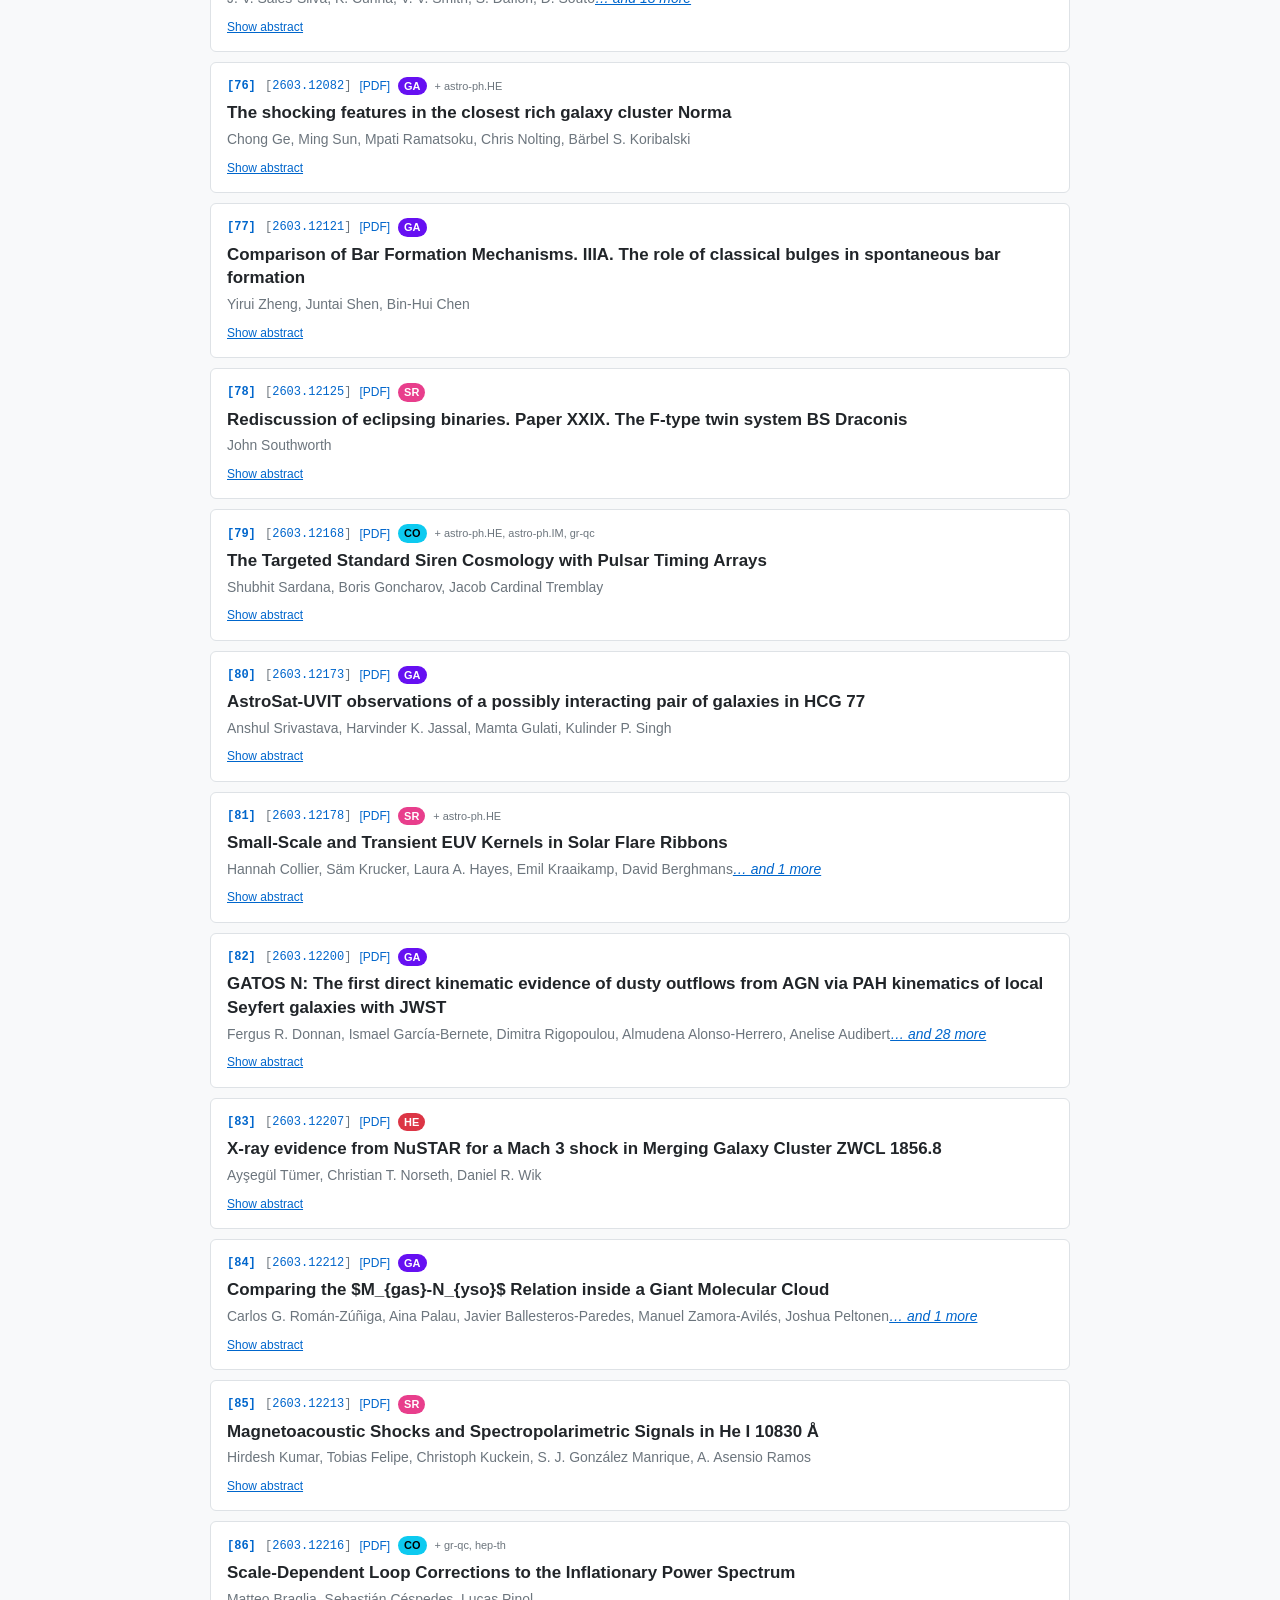
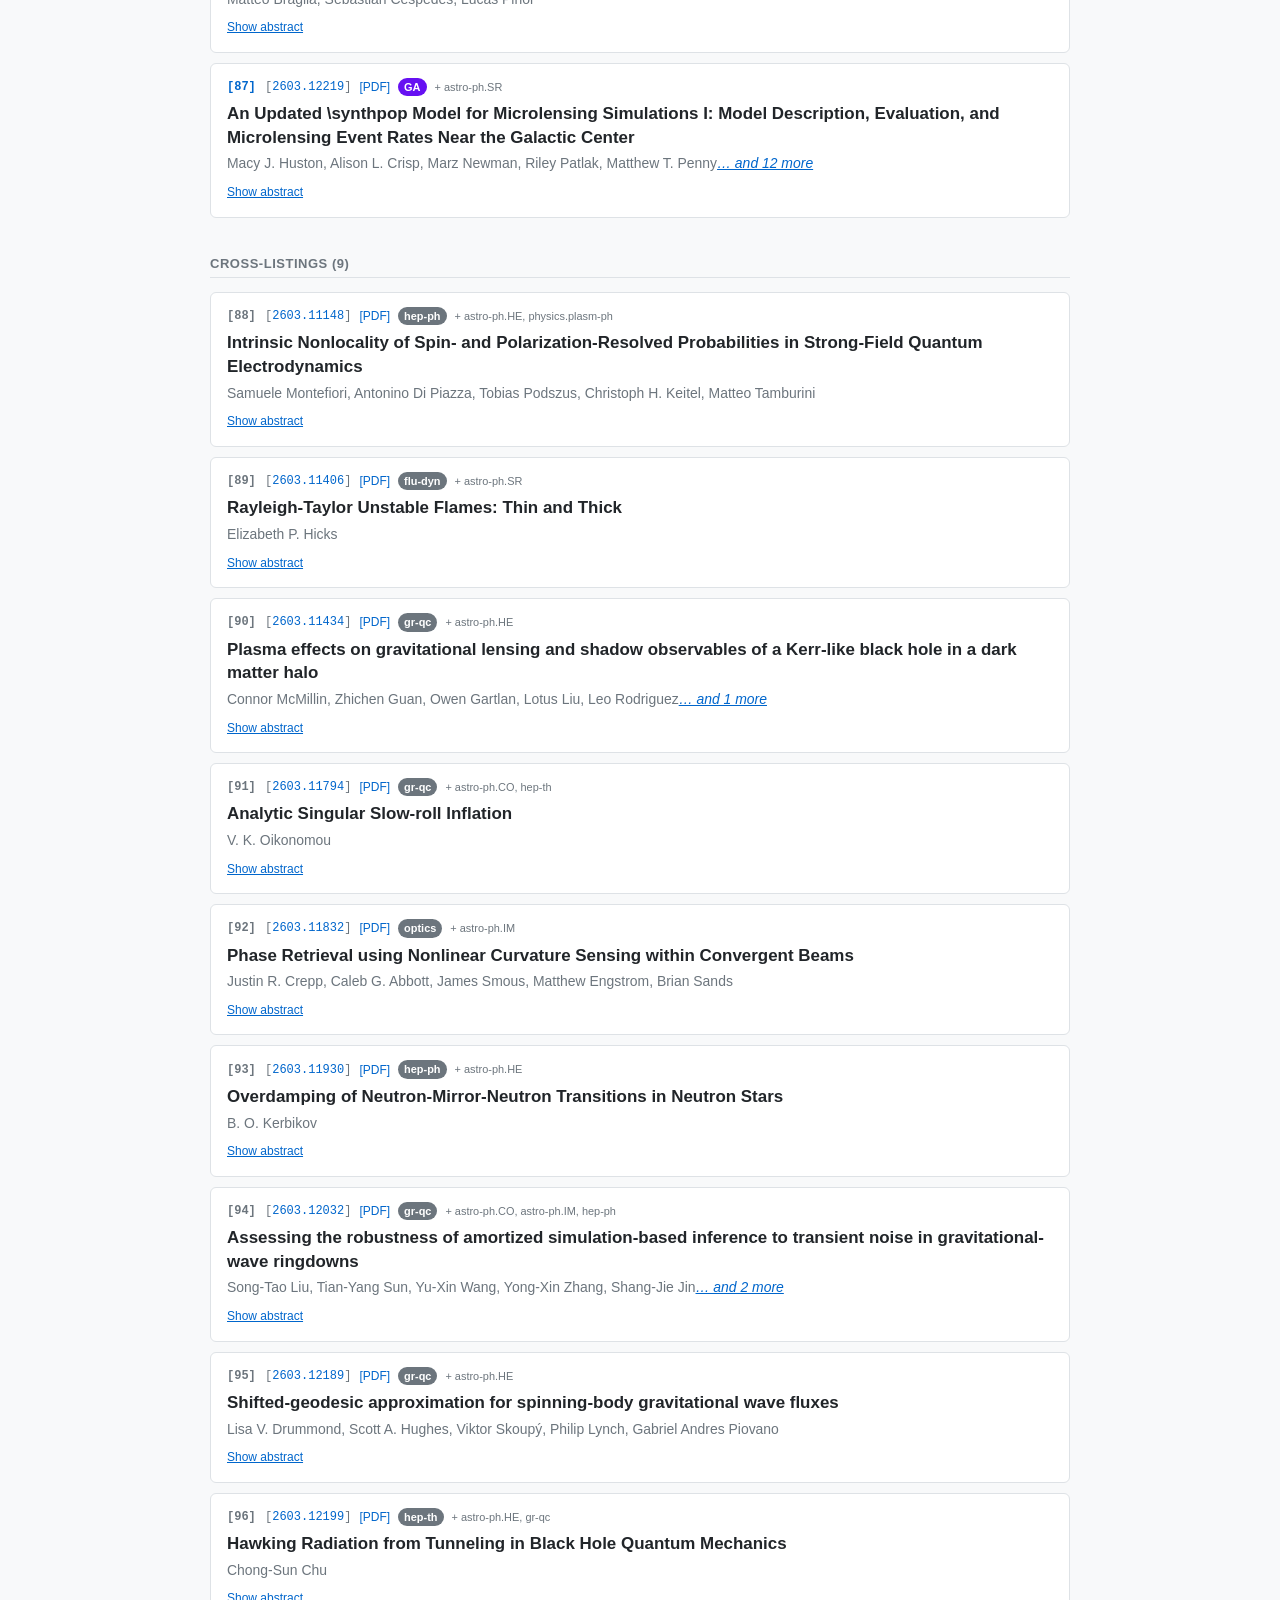
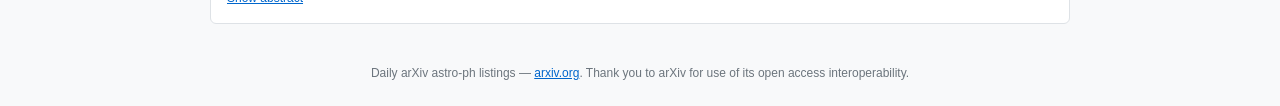
==== commit 6941d6b3: "fix: update calendar link URL and rename to Host Calendar Co-Authored-By: Claude Sonnet 4.6 <noreply" ====
--- a/index.html
+++ b/index.html
@@ -22,9 +22,9 @@
     <span id="fetched-at" class="fetched-at"></span>
   </div>
 
-  <a href="https://changgoo.github.io/AstroCoffee/intro.html"
+  <a href="https://changgoo.github.io/AstroCoffee/"
      target="_blank" rel="noopener" class="header-center-link">
-    AstroCoffee&nbsp;&#128197;
+    Host Calendar&nbsp;&#128197;
   </a>
 
   <nav class="header-links">
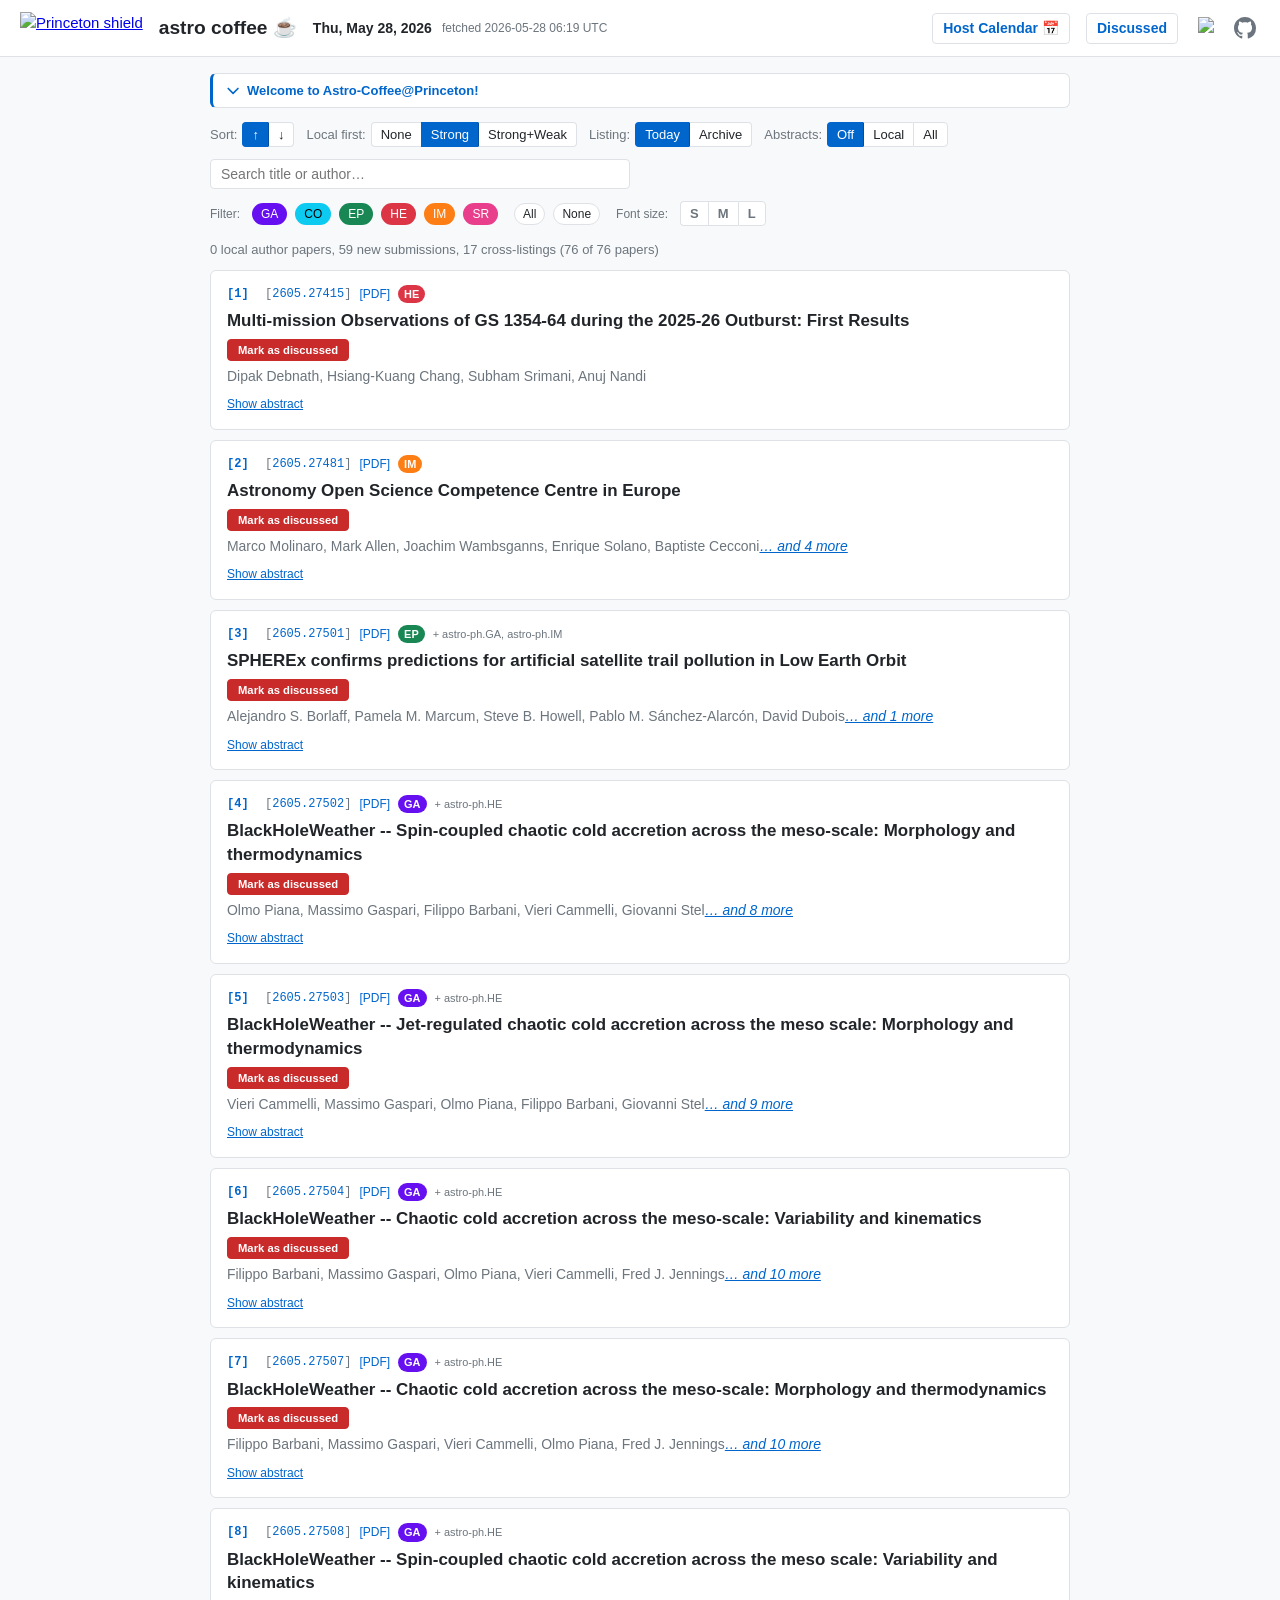
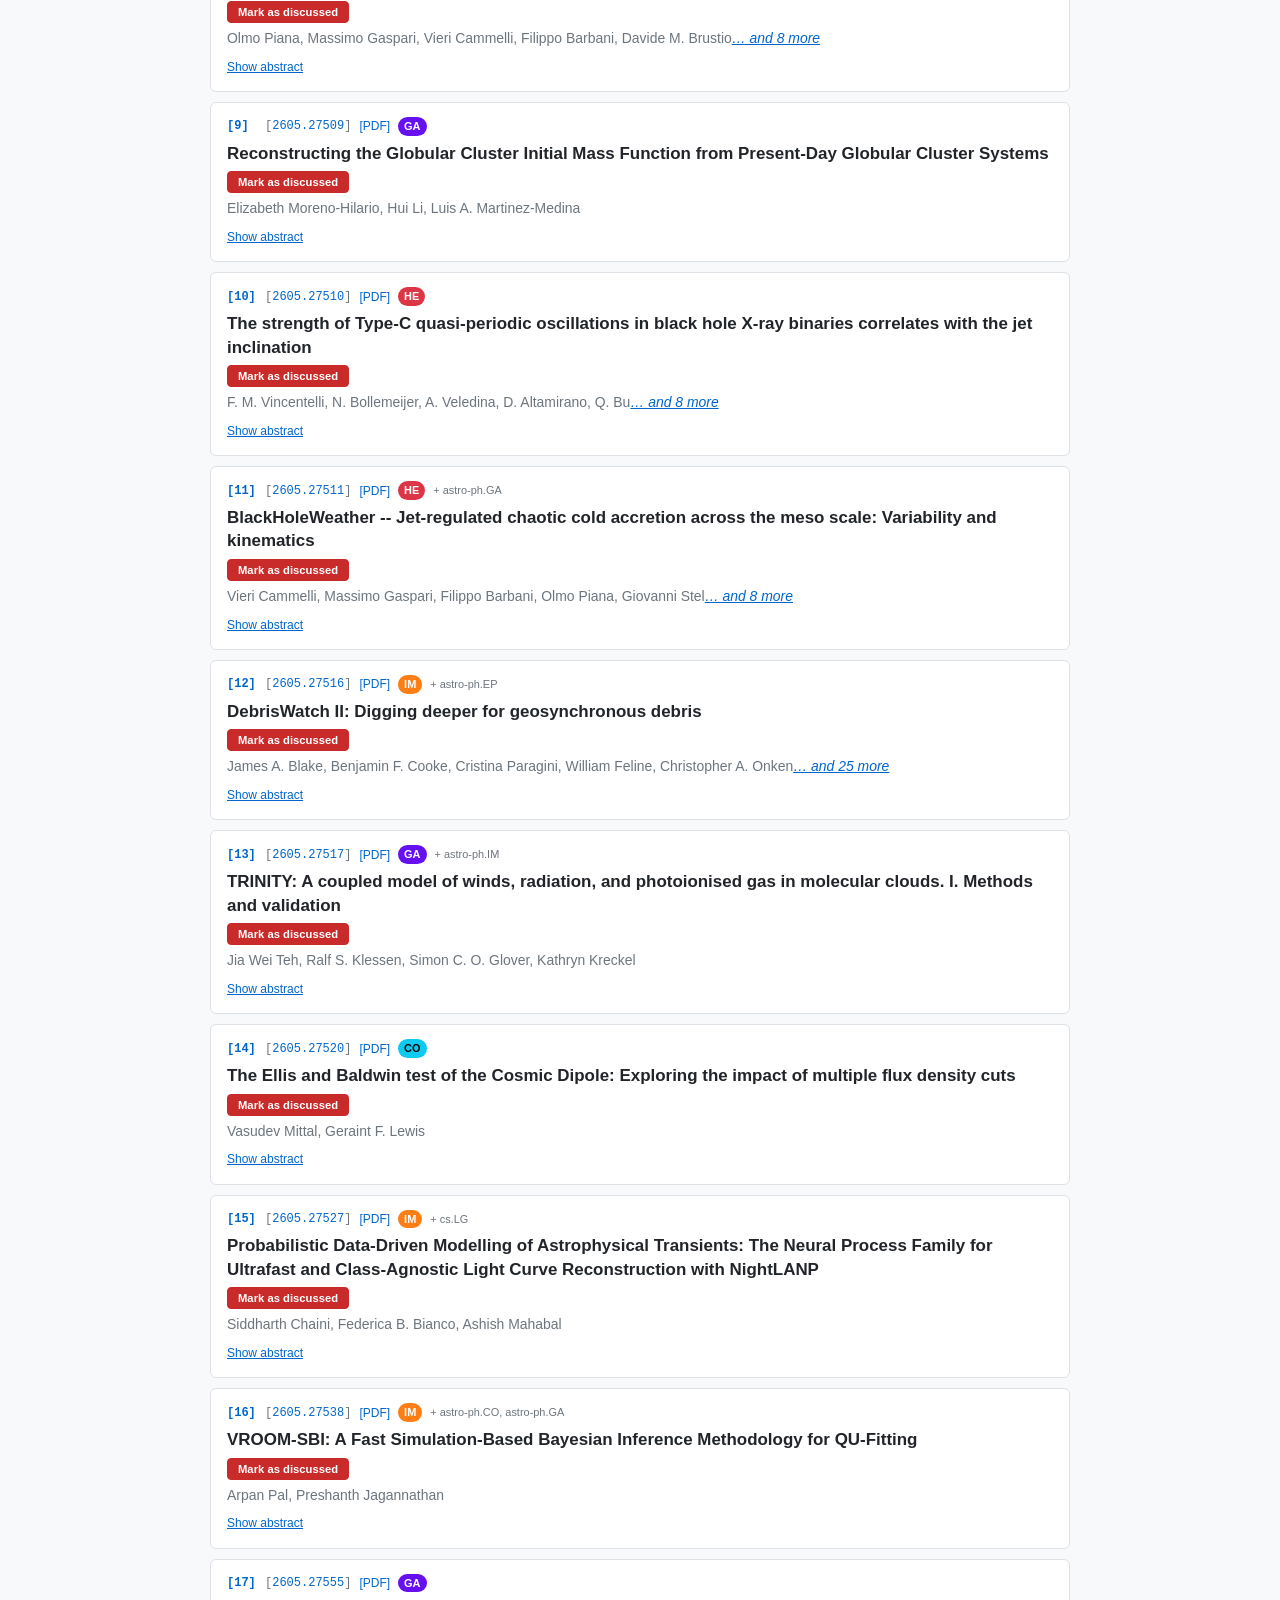
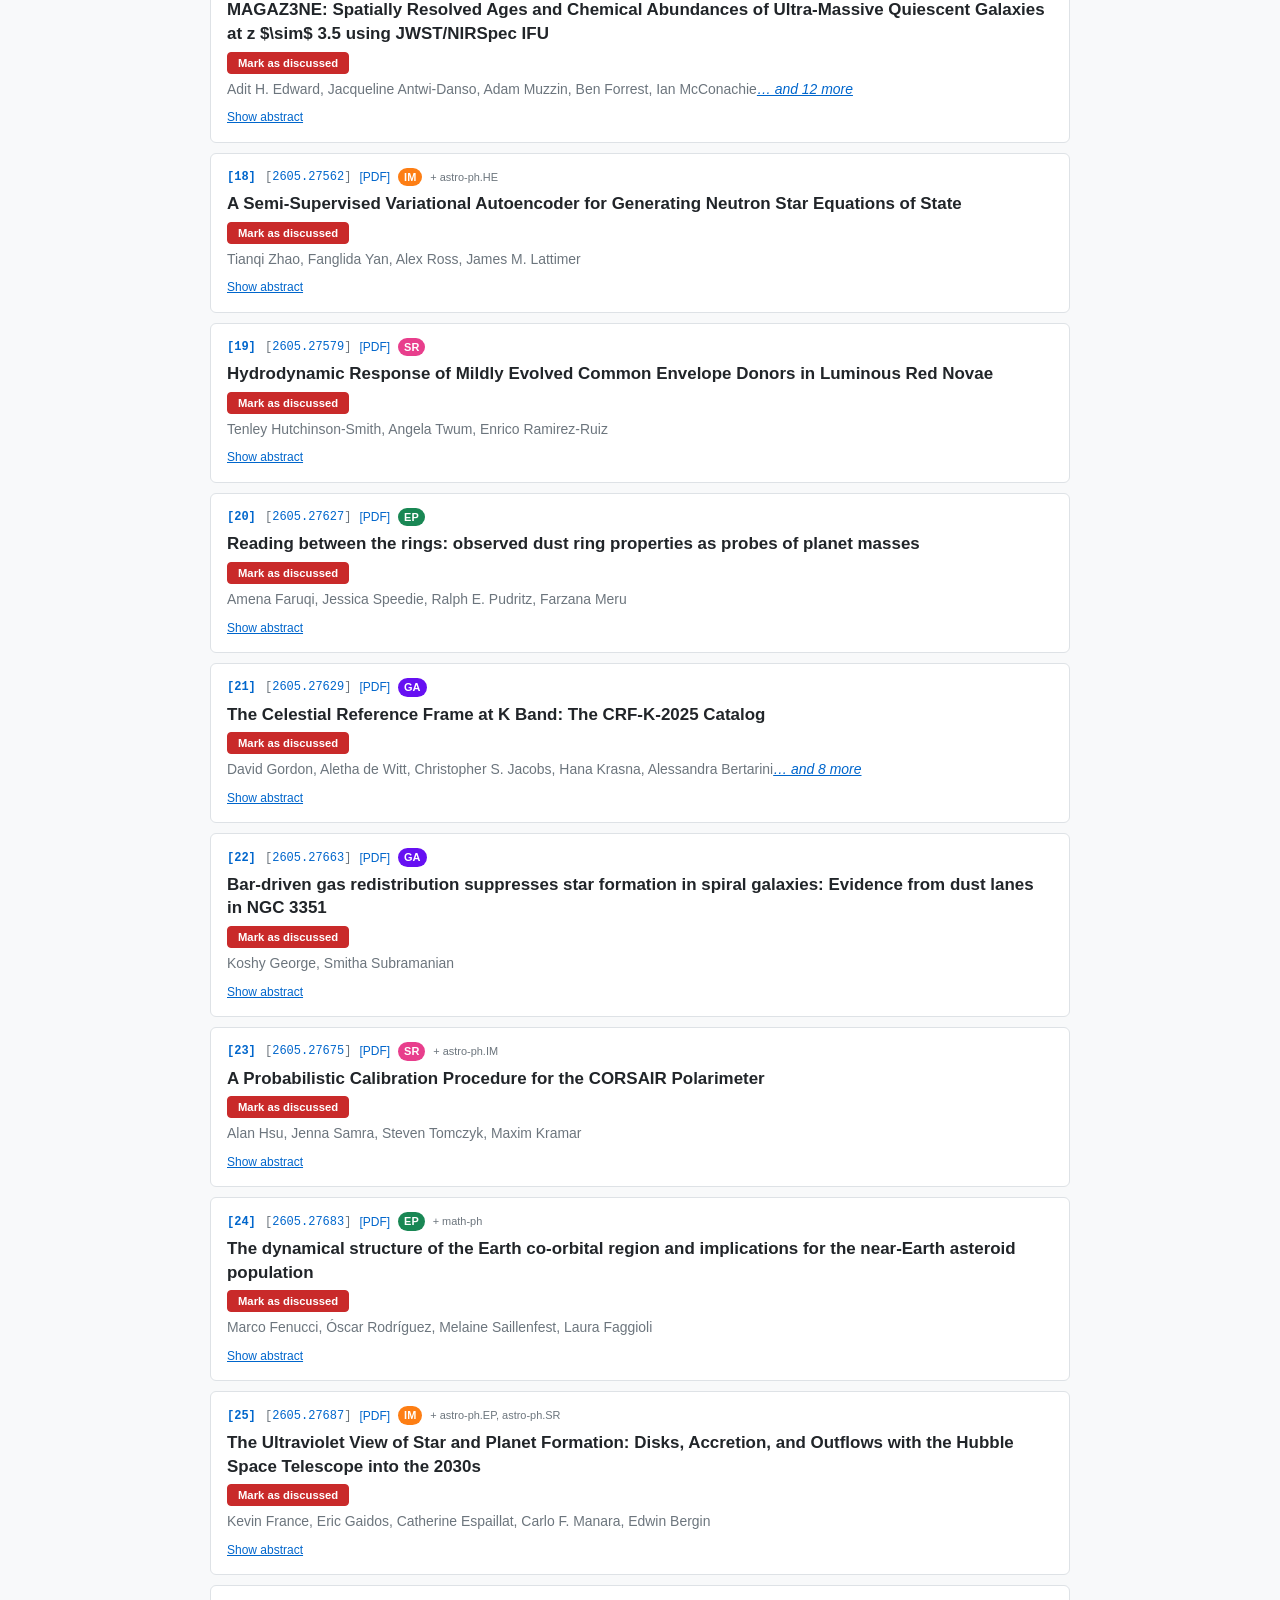
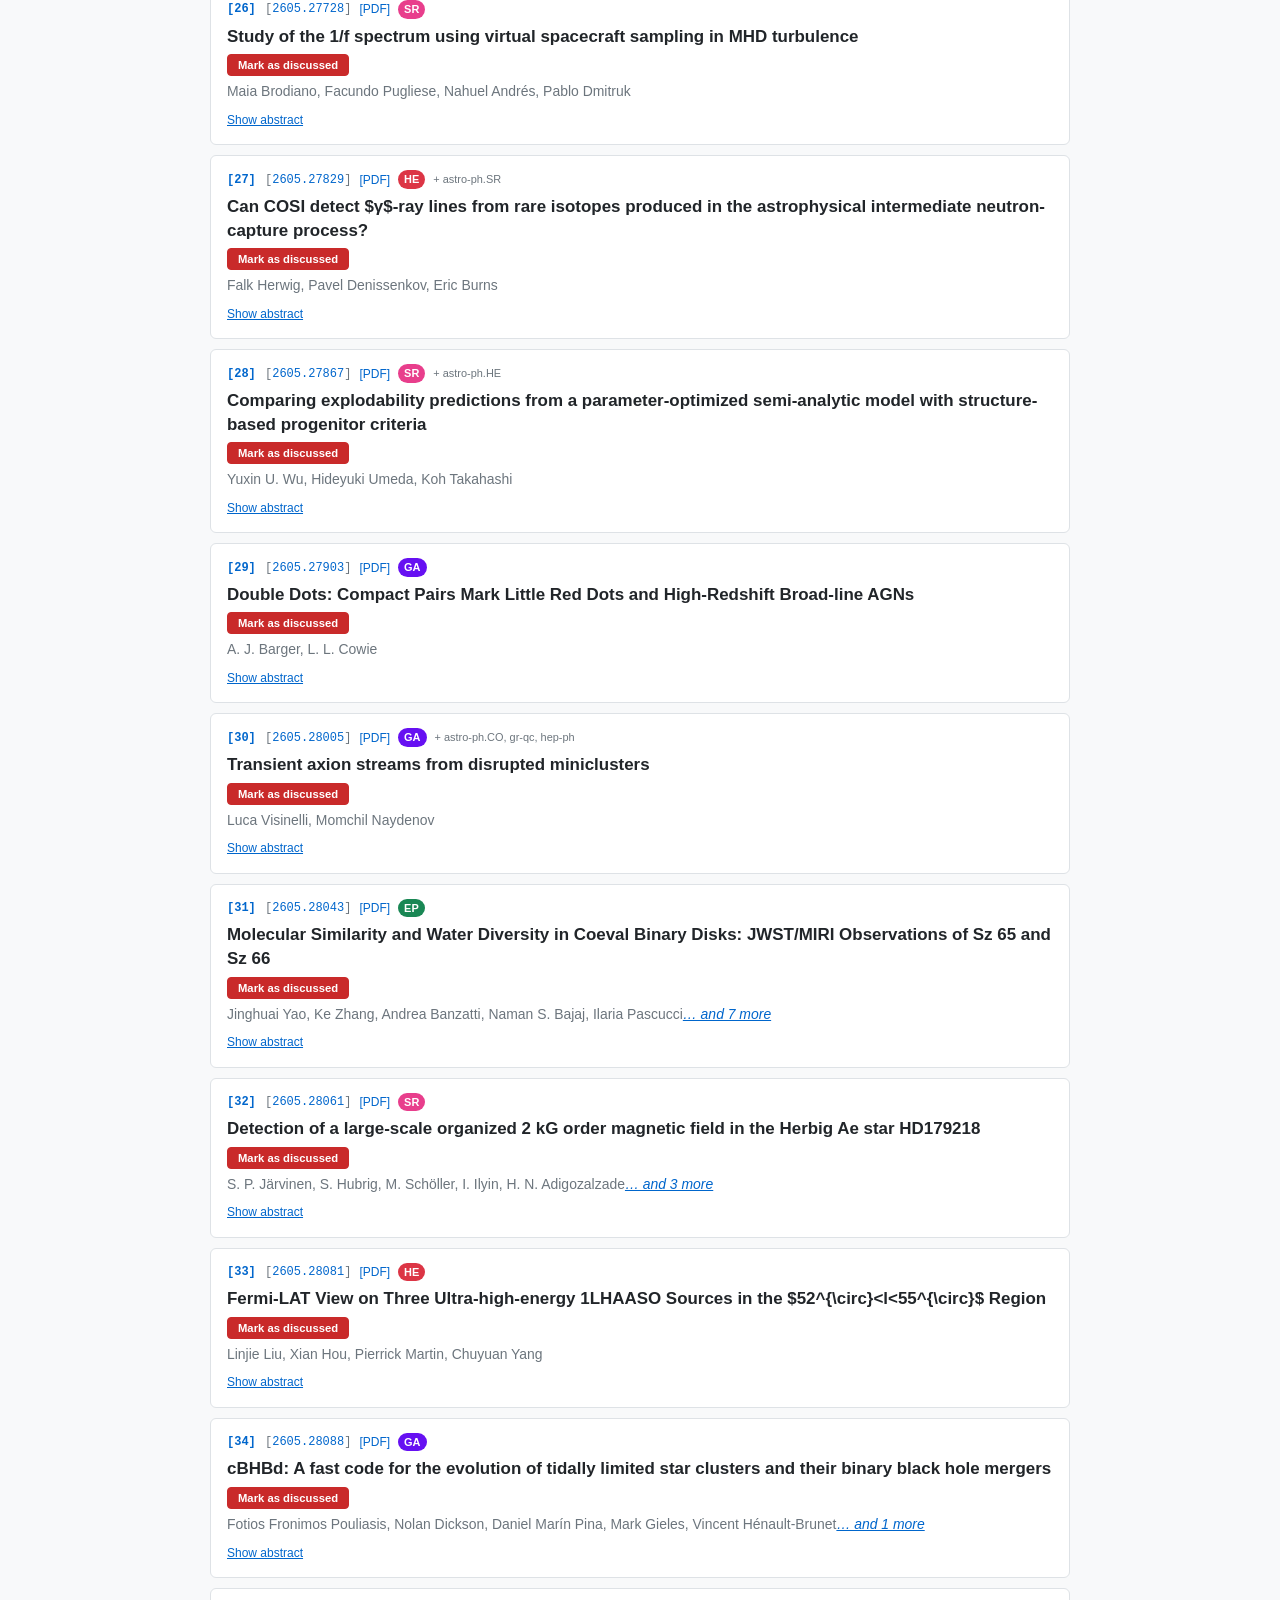
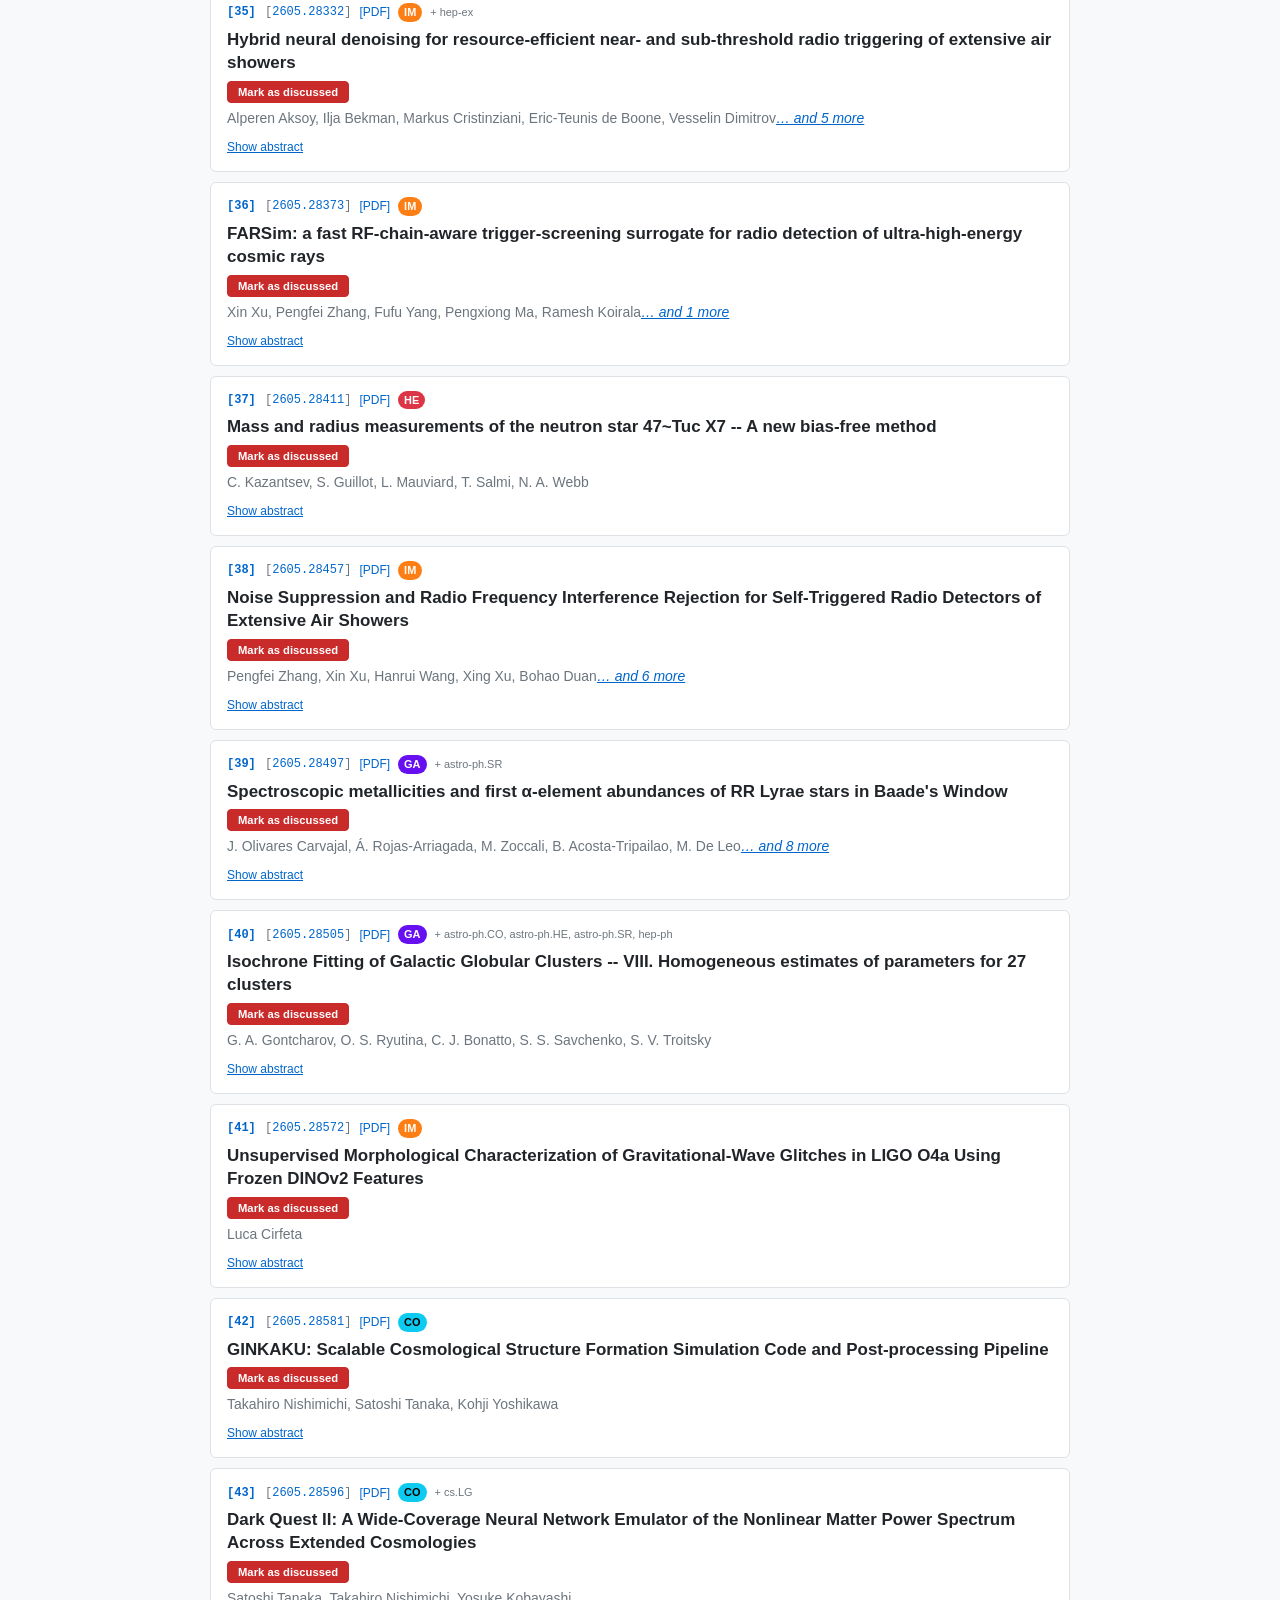
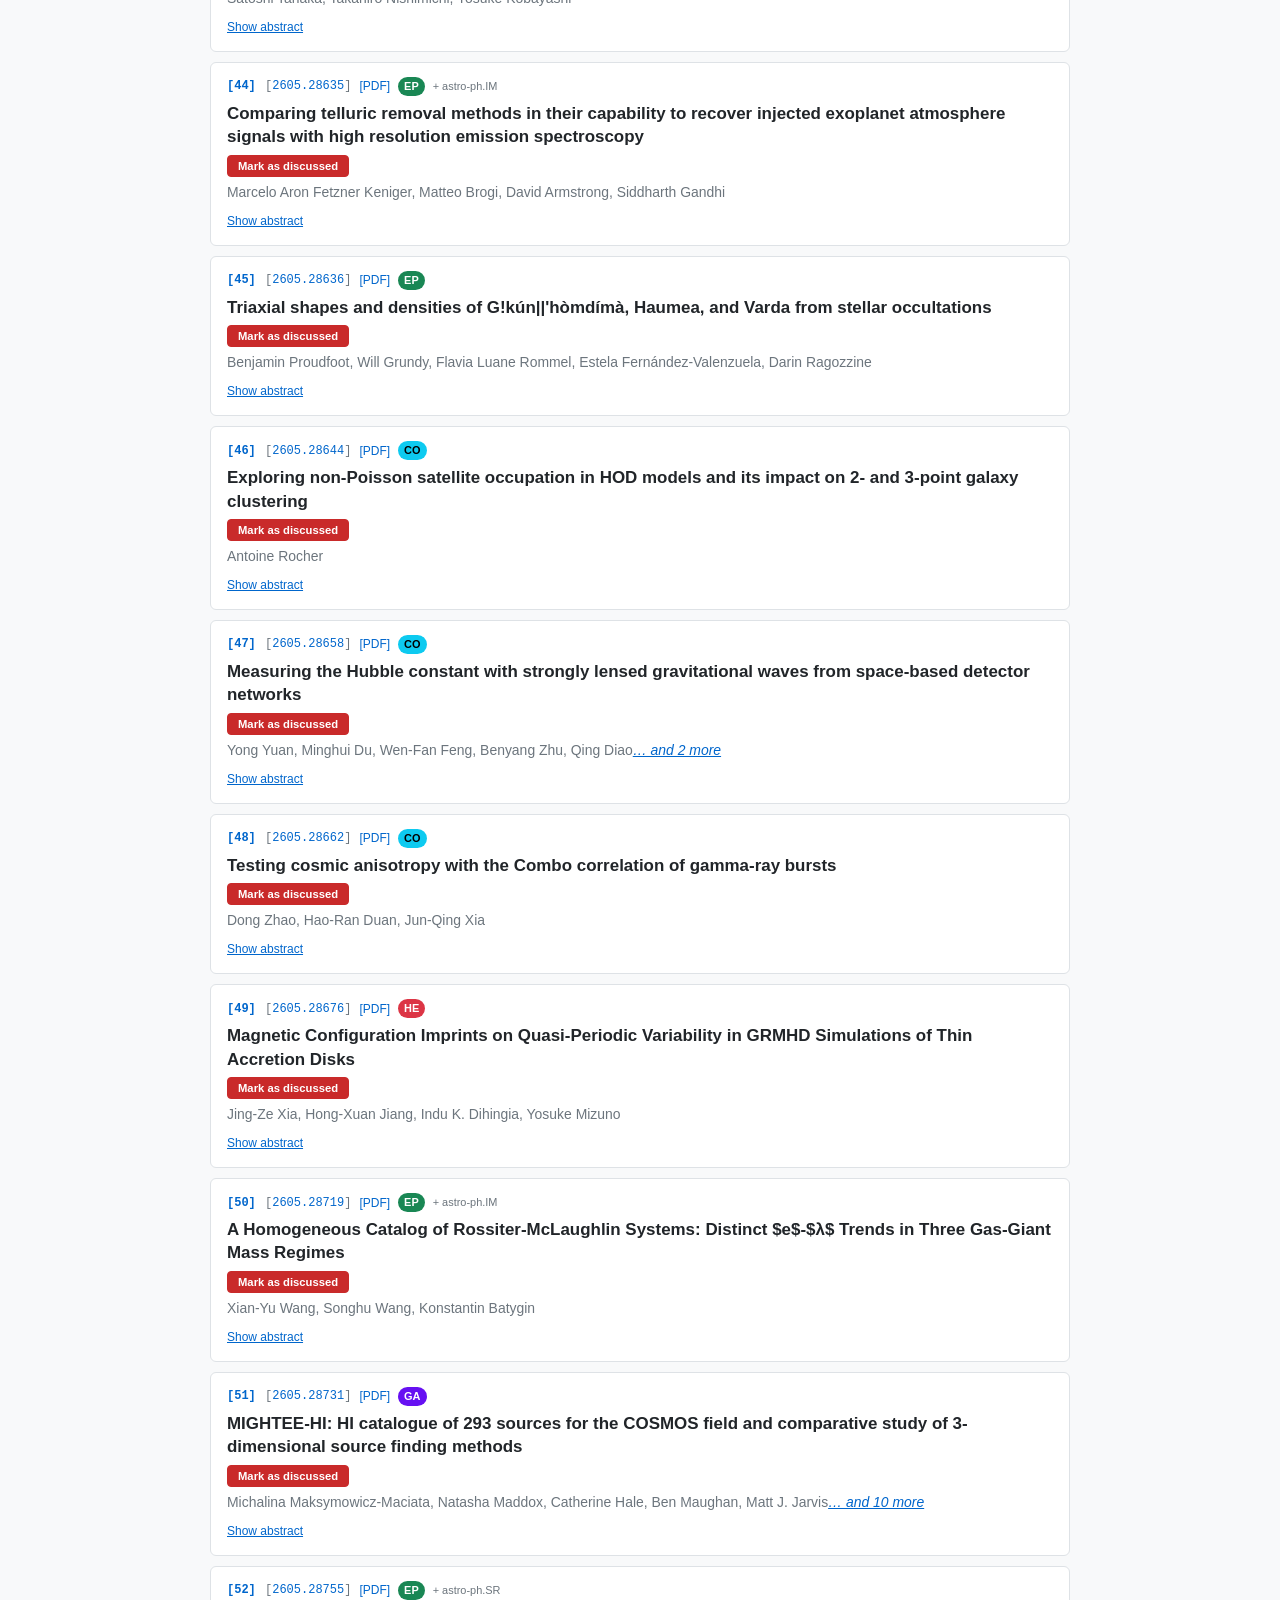
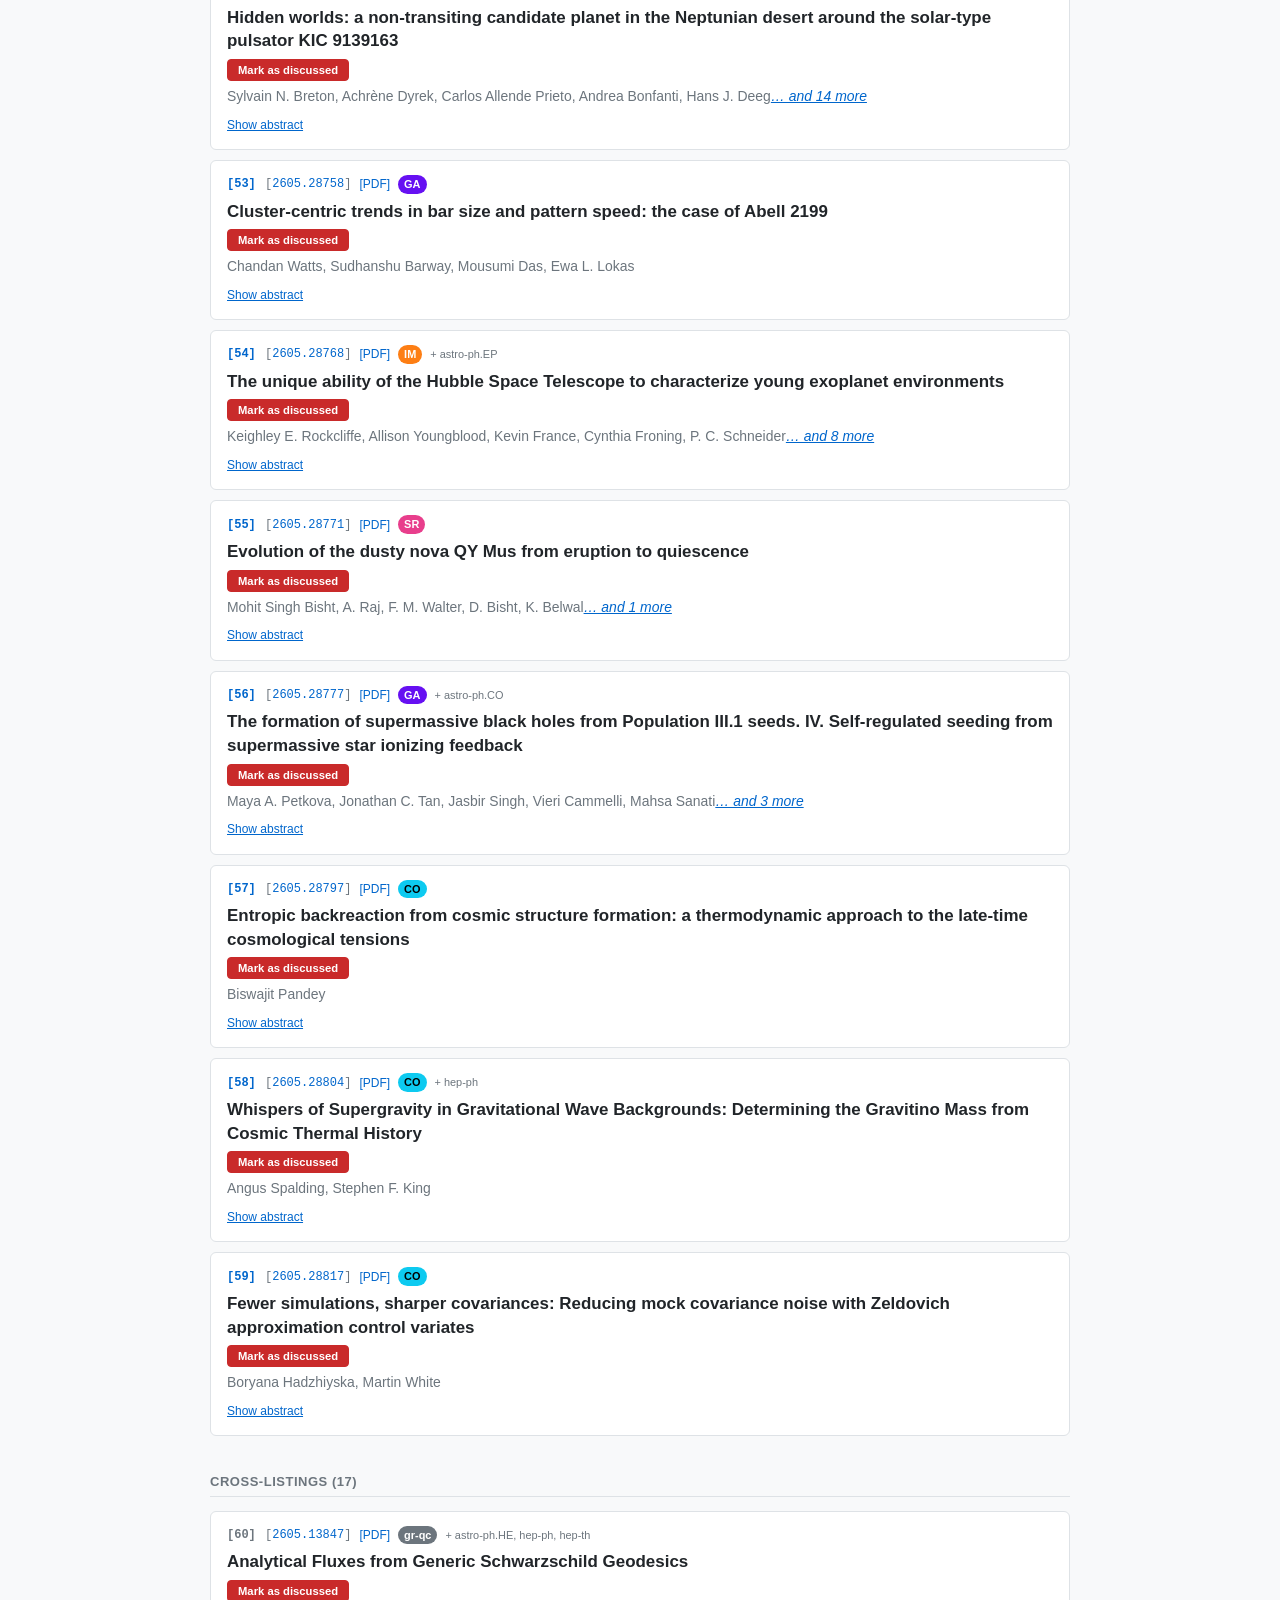
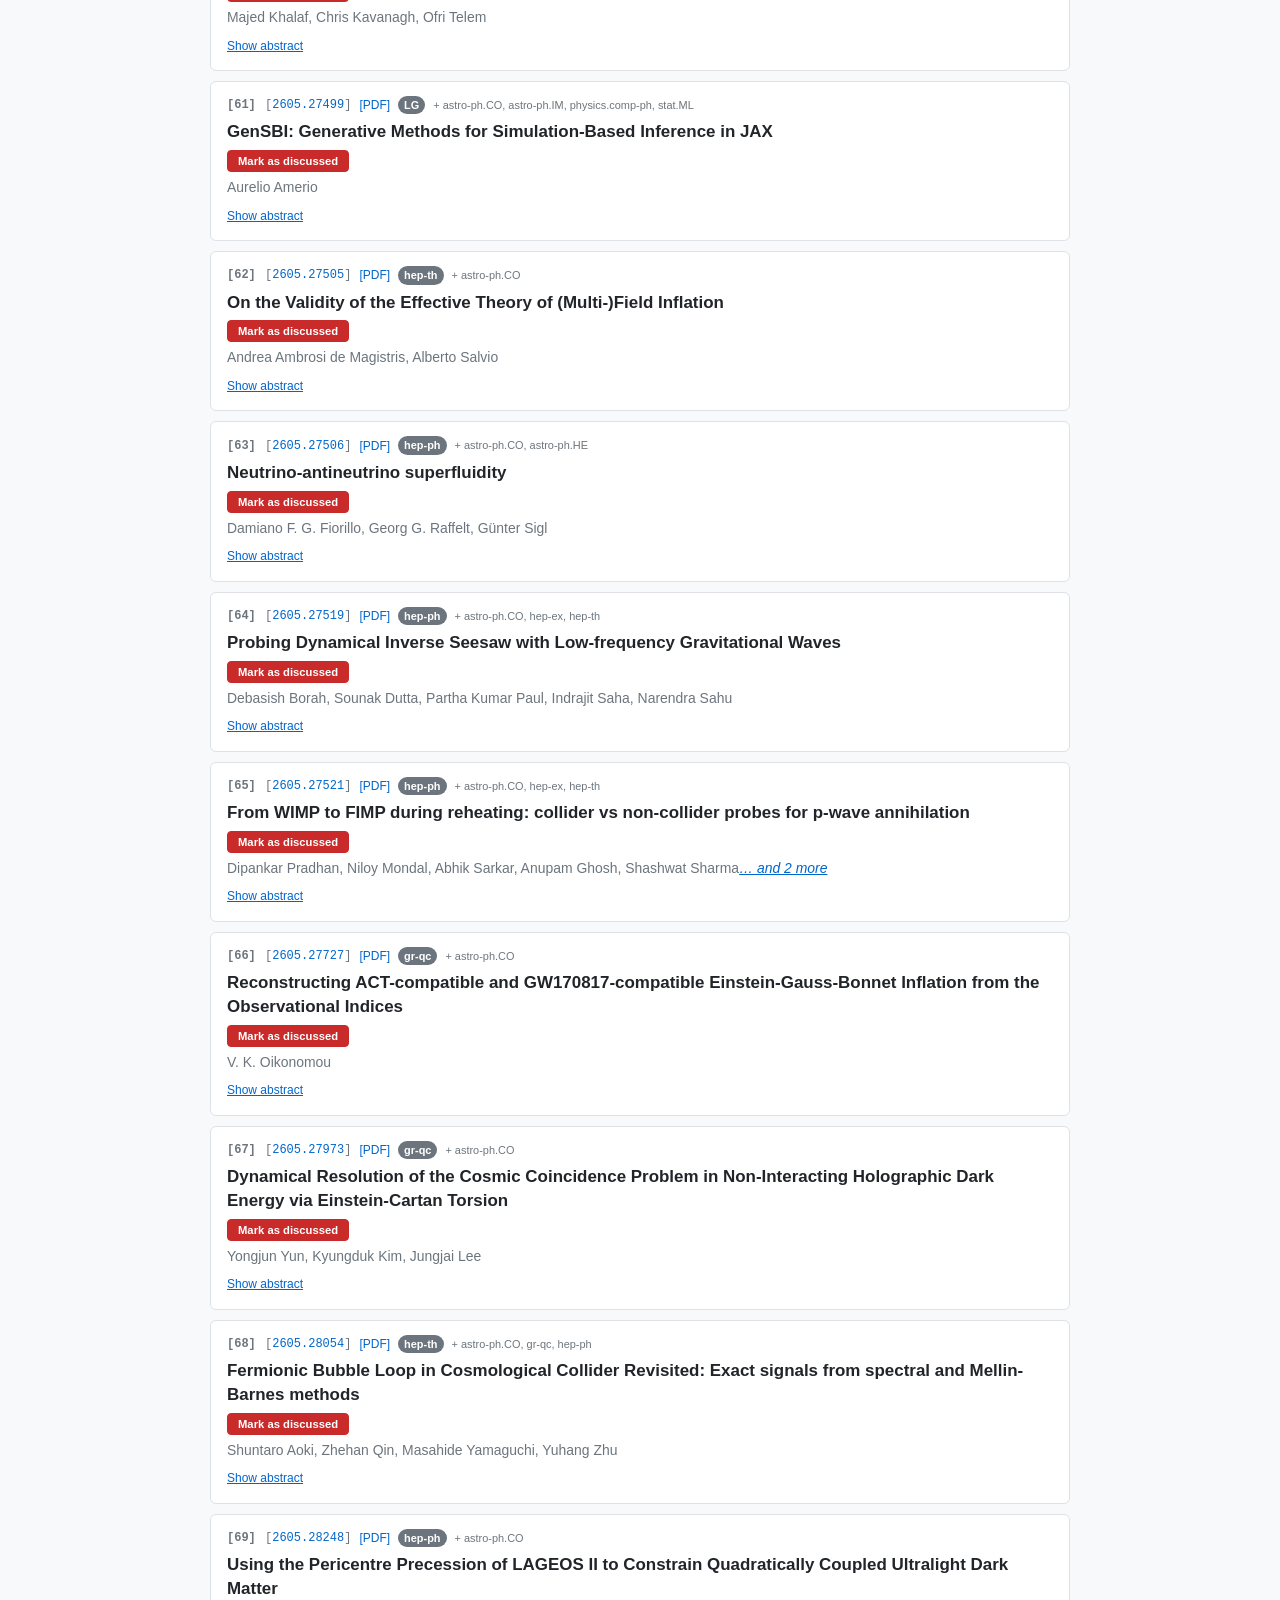
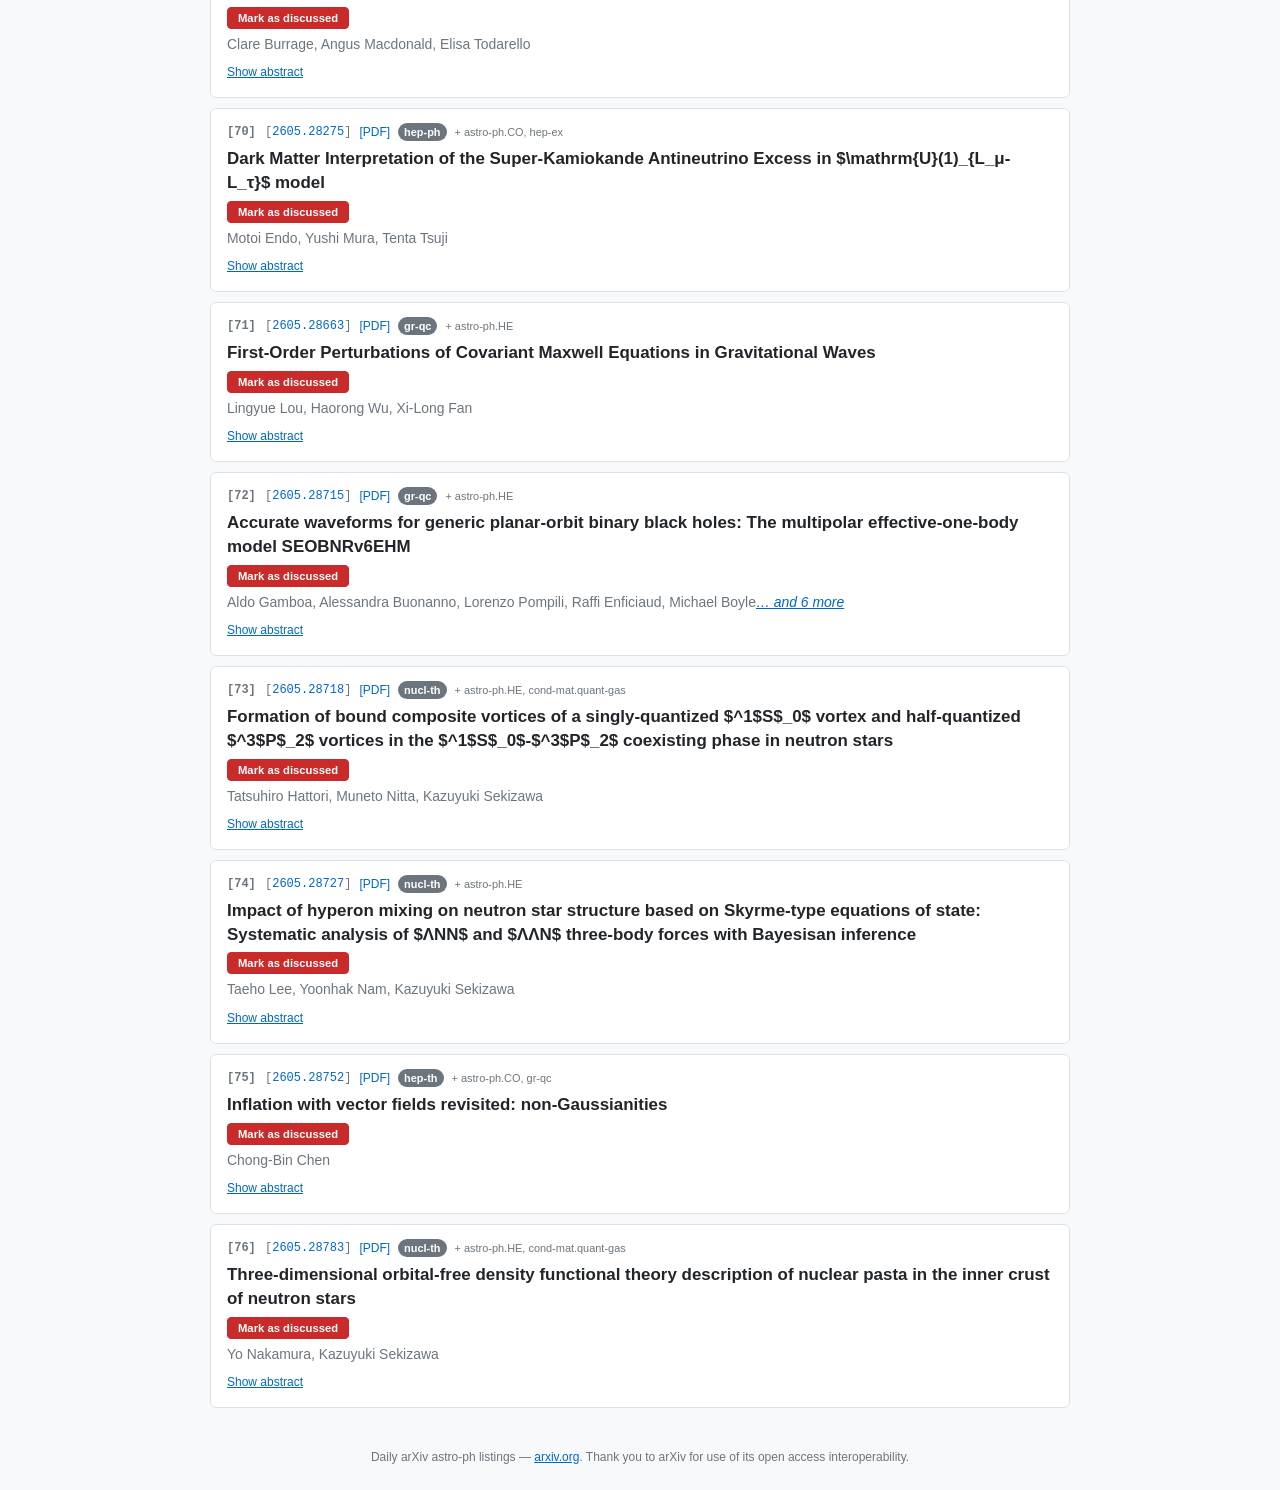
==== commit f246f1e6: "feat: add discussed papers page" ====
--- a/index.html
+++ b/index.html
@@ -6,7 +6,7 @@
   <title>astro coffee</title>
   <link rel="stylesheet" href="style.css" />
 </head>
-<body>
+<body data-page="today">
 
 <header>
   <a href="https://web.astro.princeton.edu/" target="_blank" rel="noopener"
@@ -25,6 +25,10 @@
   <a href="https://changgoo.github.io/AstroCoffee/"
      target="_blank" rel="noopener" class="header-center-link">
     Host Calendar&nbsp;&#128197;
+  </a>
+
+  <a href="discussed.html" class="header-center-link">
+    Discussed
   </a>
 
   <nav class="header-links">
--- a/style.css
+++ b/style.css
@@ -292,6 +292,30 @@
 
 .pdf-link { font-size: 0.8em; }
 
+.discussed-btn {
+  font-size: 0.75em;
+  padding: 4px 10px;
+  color: #fff;
+  background: #c92a2a;
+  border-color: #c92a2a;
+  font-weight: 700;
+  white-space: nowrap;
+  text-transform: none;
+  display: inline-flex;
+  align-items: center;
+}
+
+.discussed-btn:hover {
+  background: #a61e1e;
+  border-color: #a61e1e;
+}
+
+.discussed-date {
+  font-size: 0.8em;
+  color: var(--text-muted);
+  white-space: nowrap;
+}
+
 .cat-badge {
   font-size: 0.73em;
   padding: 1px 6px;
@@ -315,8 +339,12 @@
   line-height: 1.4;
 }
 
-.paper-title a { color: var(--text); text-decoration: none; }
-.paper-title a:hover { color: var(--primary); text-decoration: underline; }
+.paper-action-row {
+  margin-bottom: 6px;
+}
+
+.paper-title span { cursor: pointer; }
+.paper-title span:hover { color: var(--primary); text-decoration: underline; }
 
 .paper-authors {
   font-size: 0.93em;
@@ -497,6 +525,12 @@
 
 footer a { color: var(--primary); }
 
+.page-intro {
+  margin-bottom: 12px;
+  font-size: 14px;
+  color: var(--text-muted);
+}
+
 /* ── Loading ── */
 #loading {
   text-align: center;
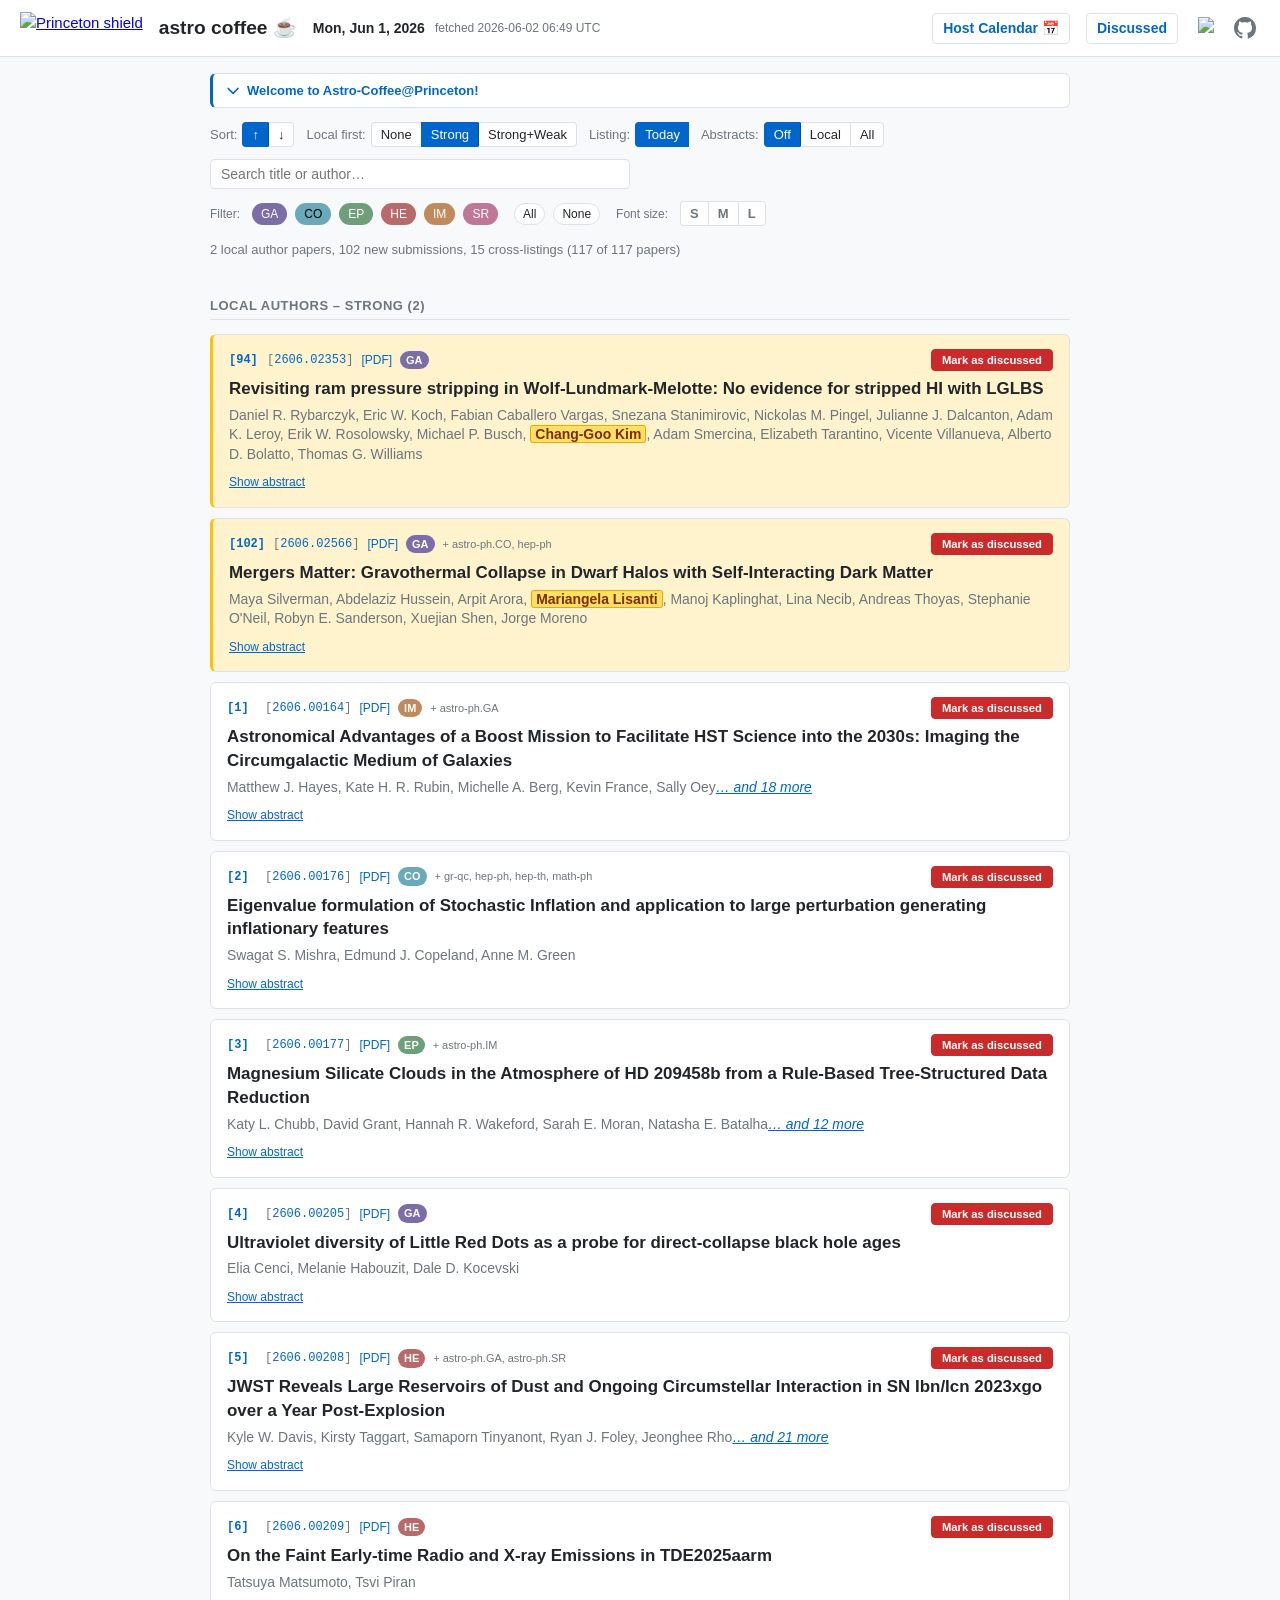
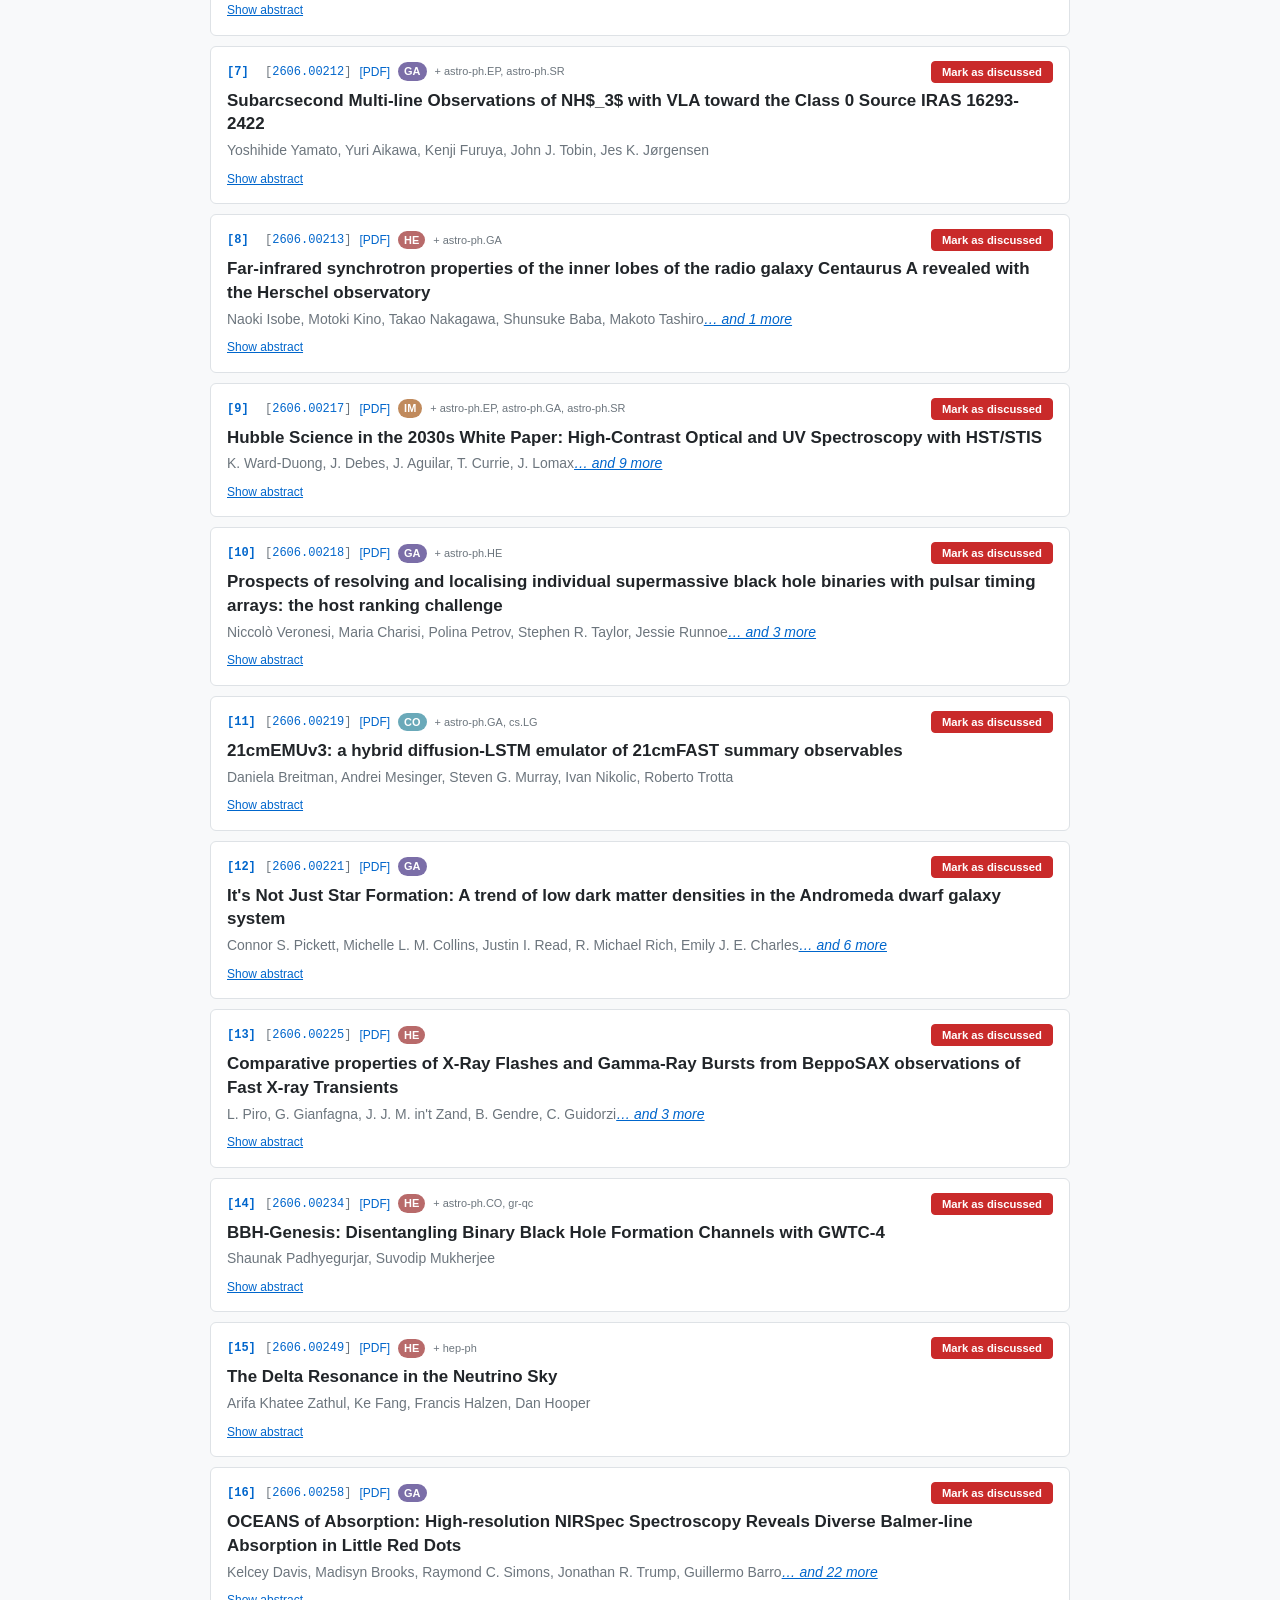
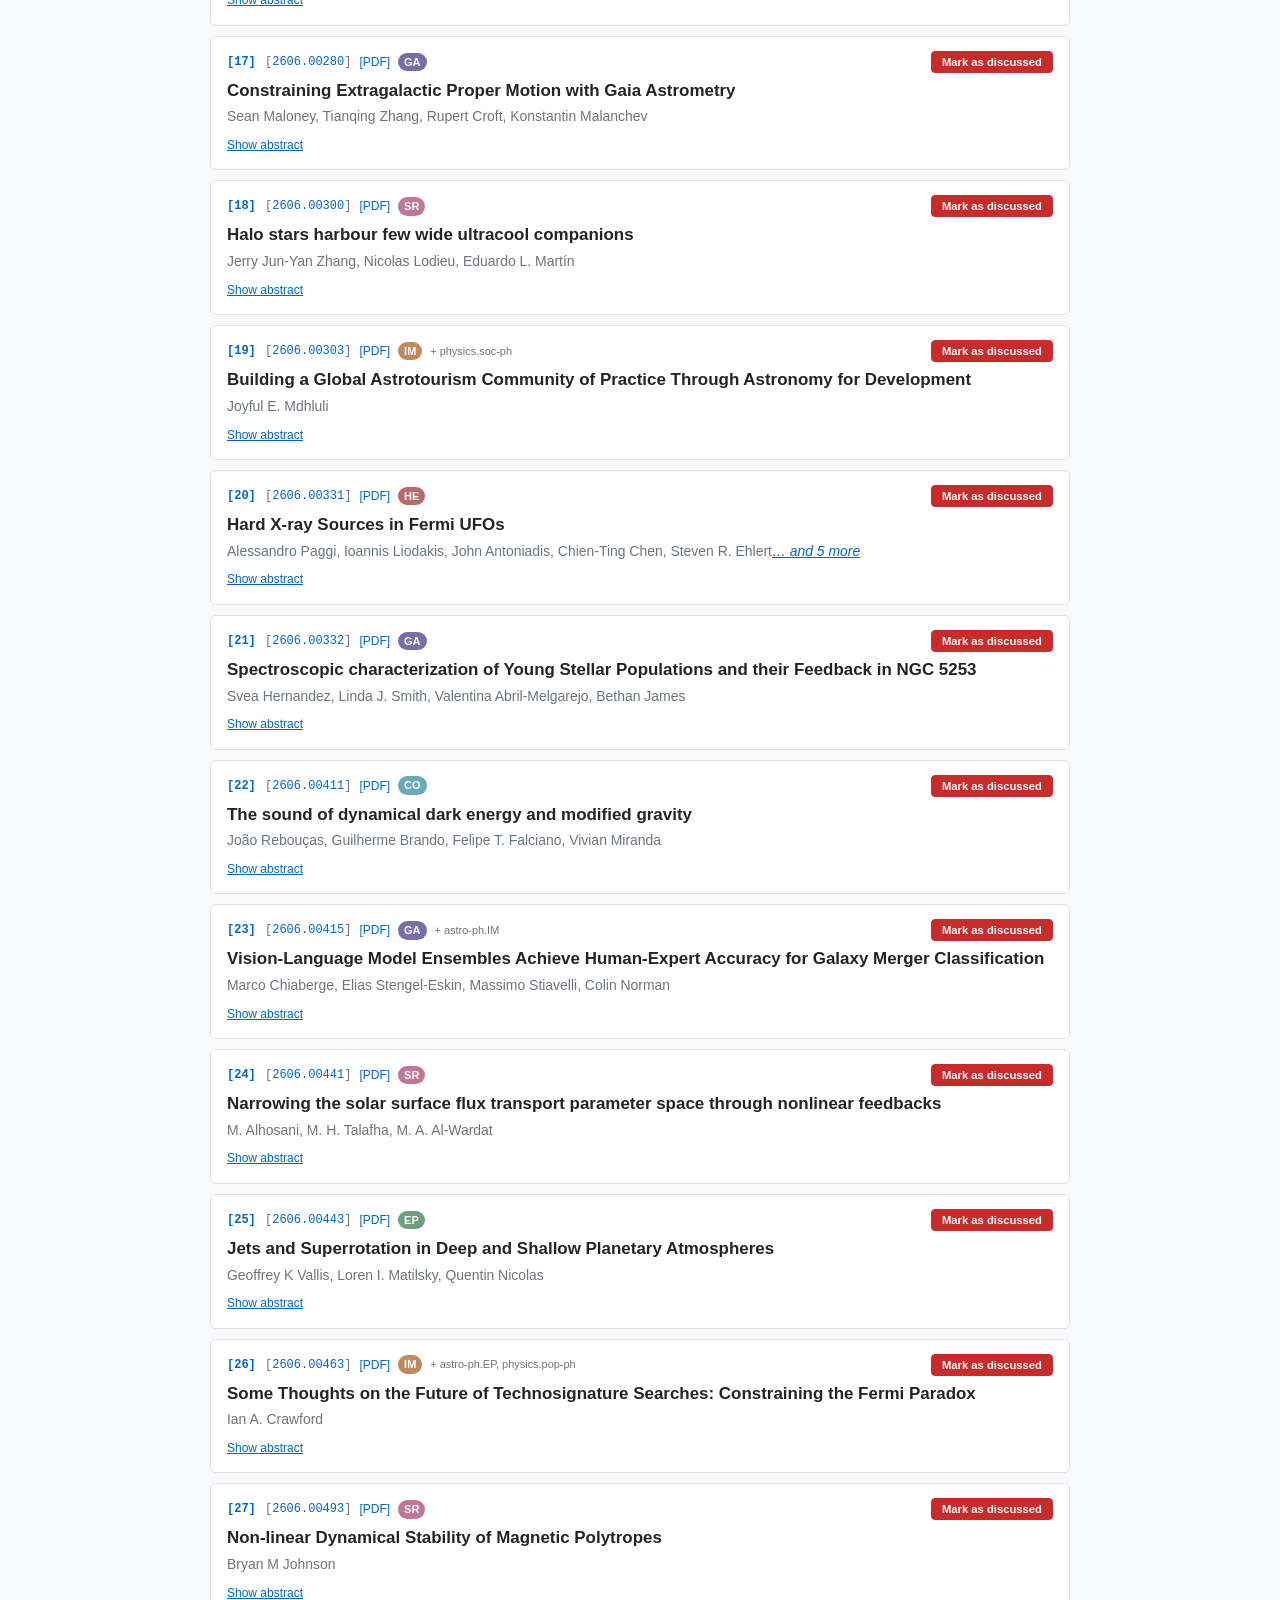
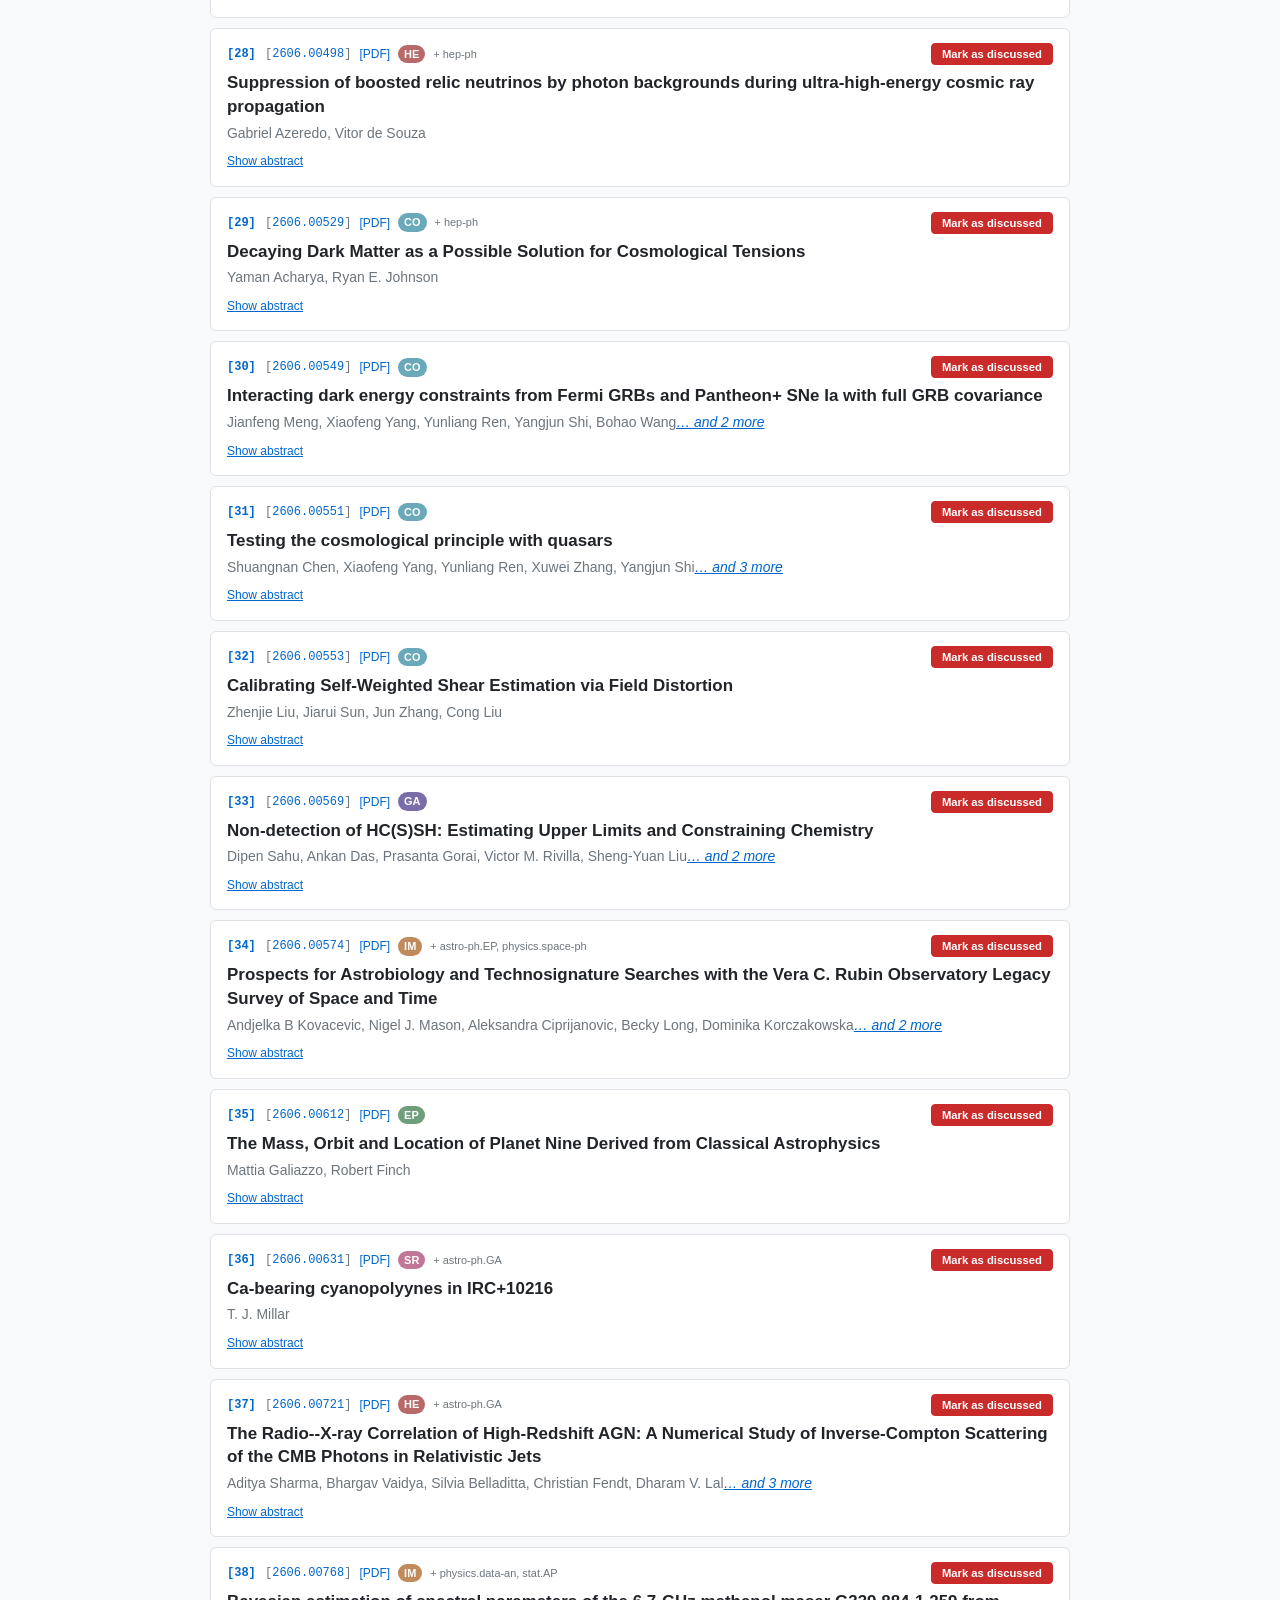
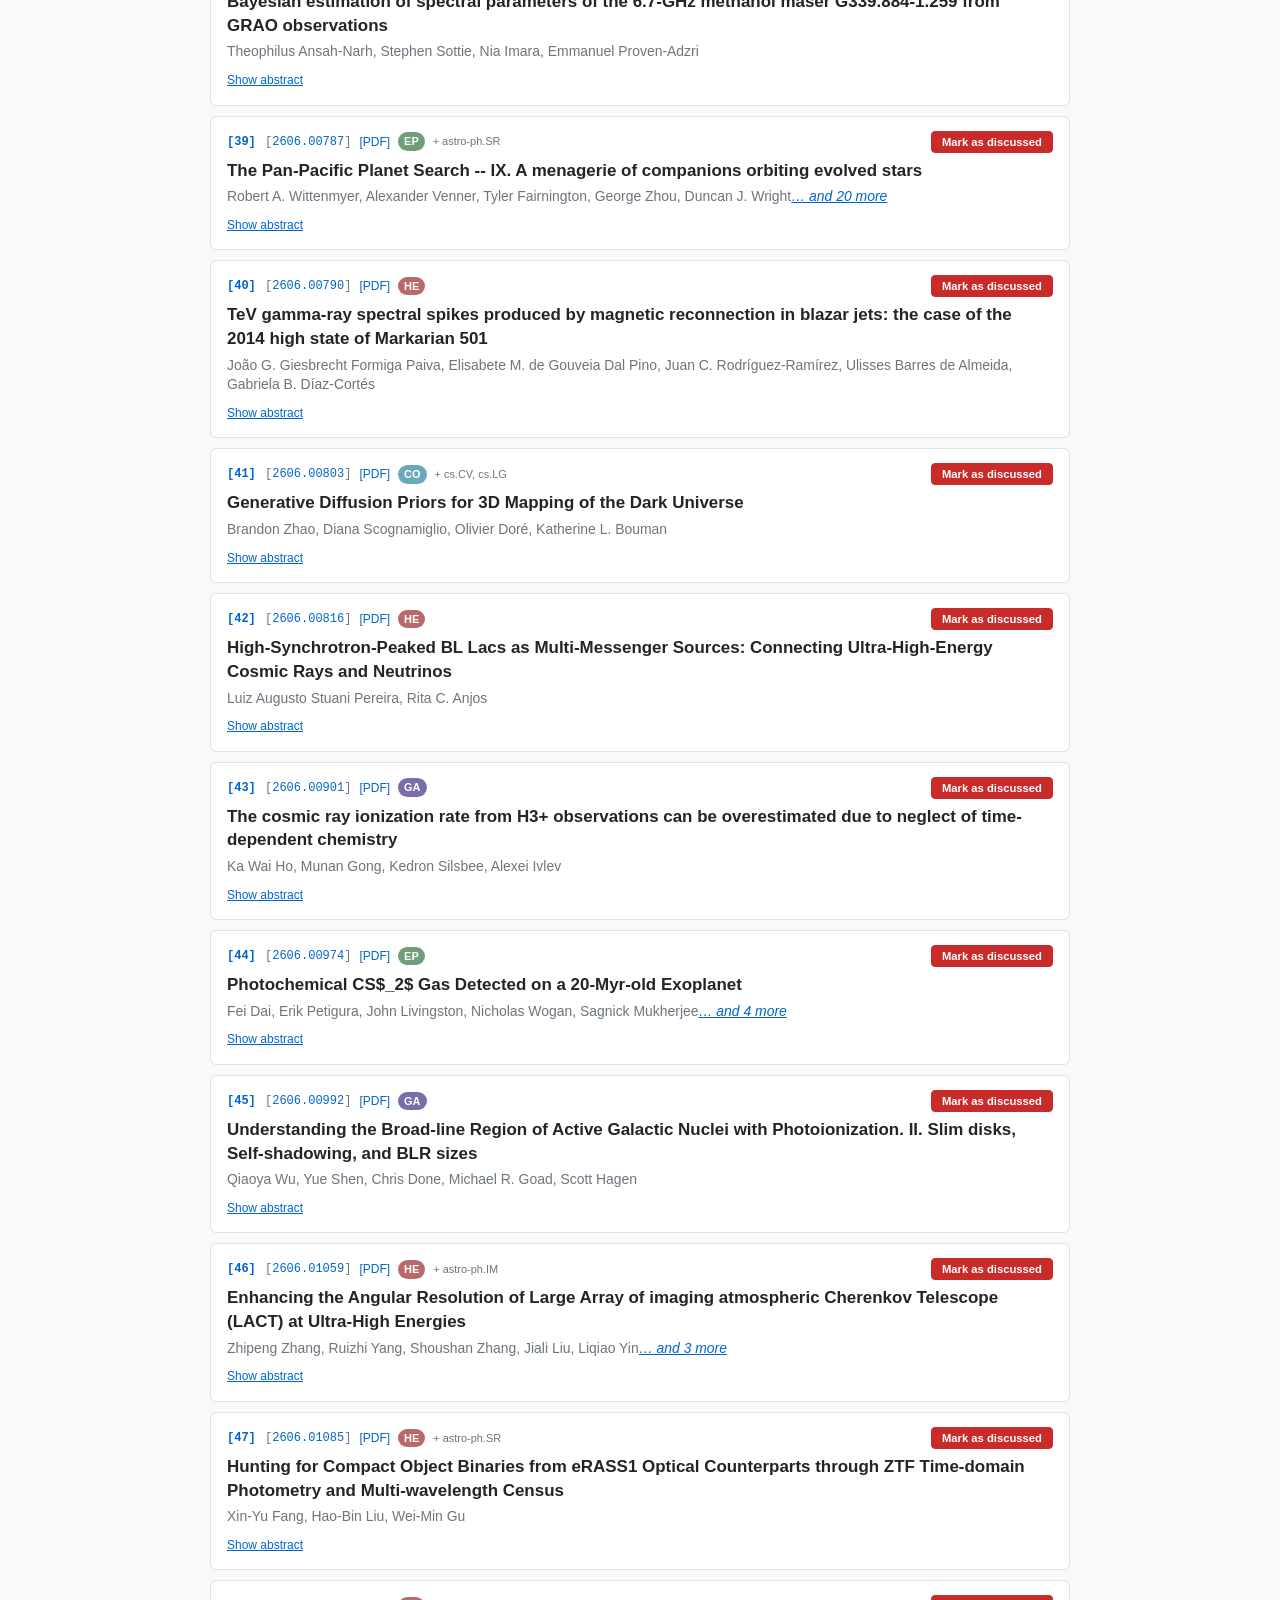
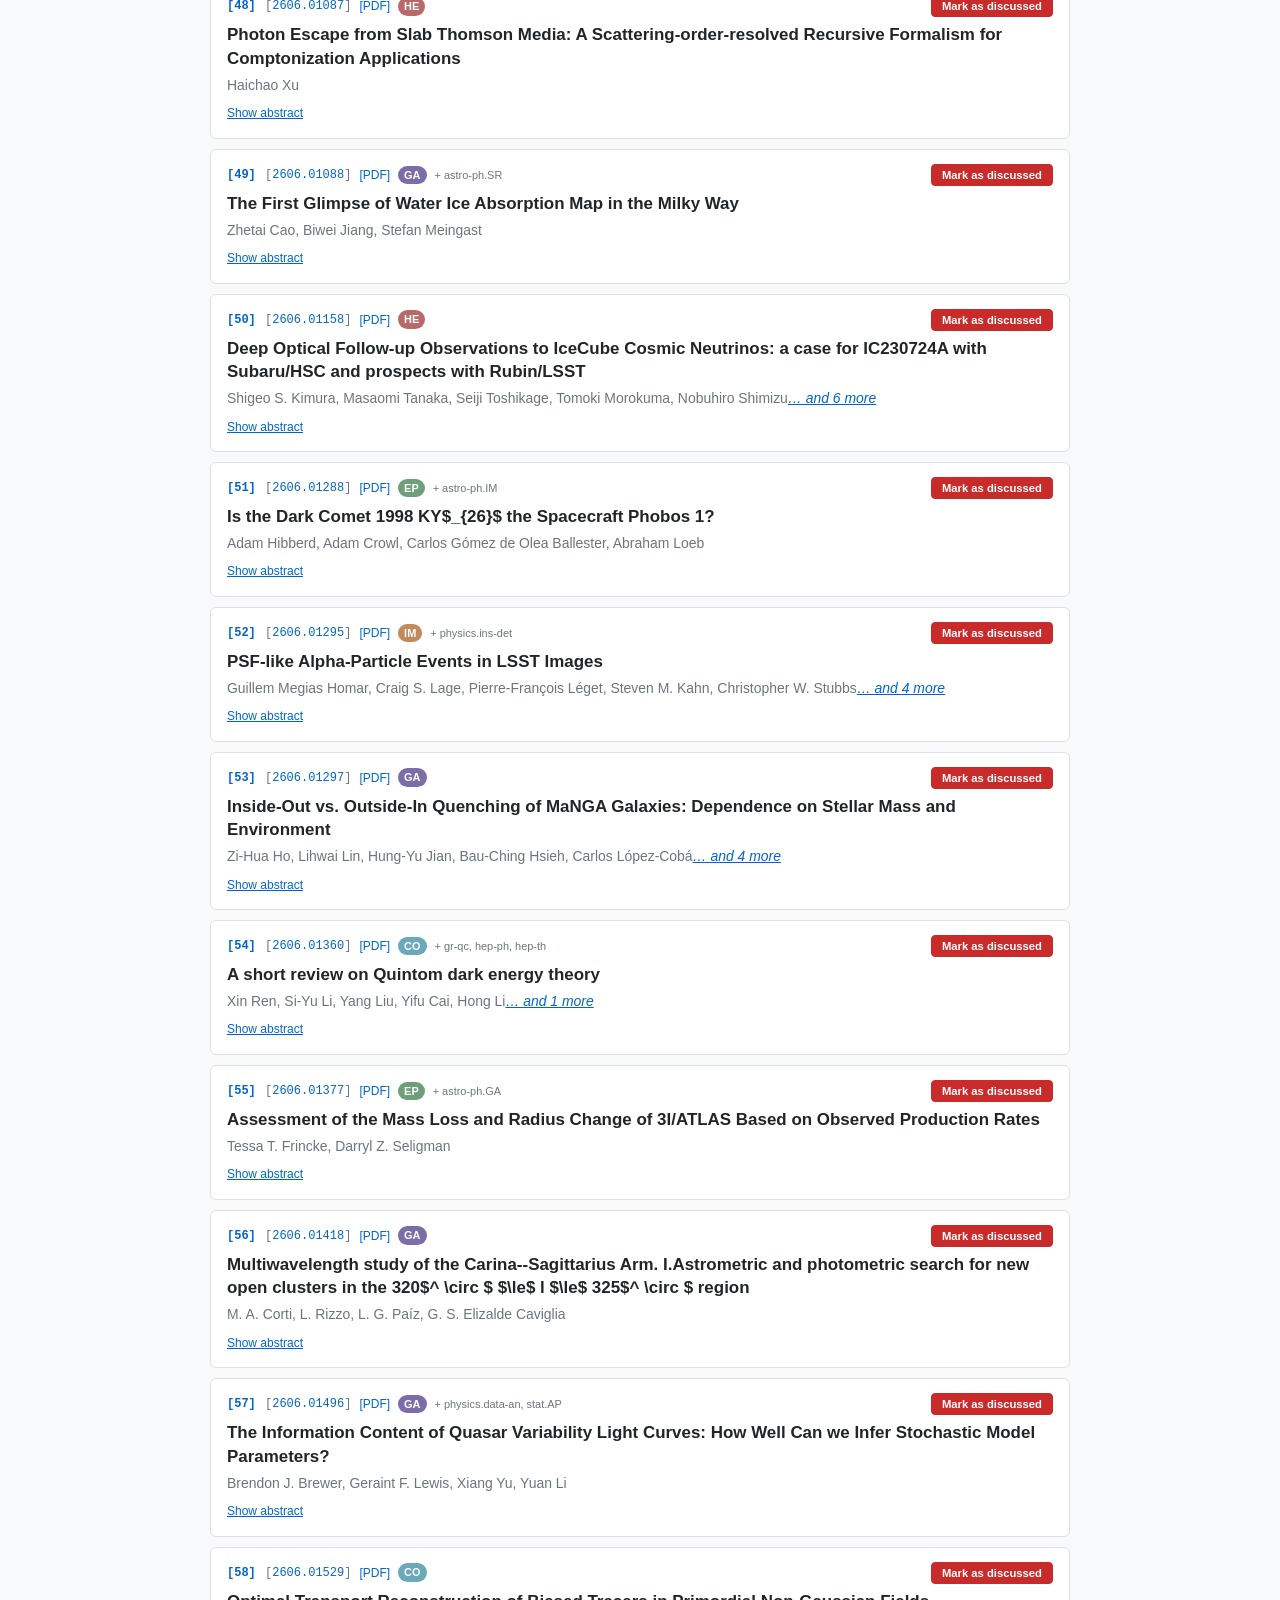
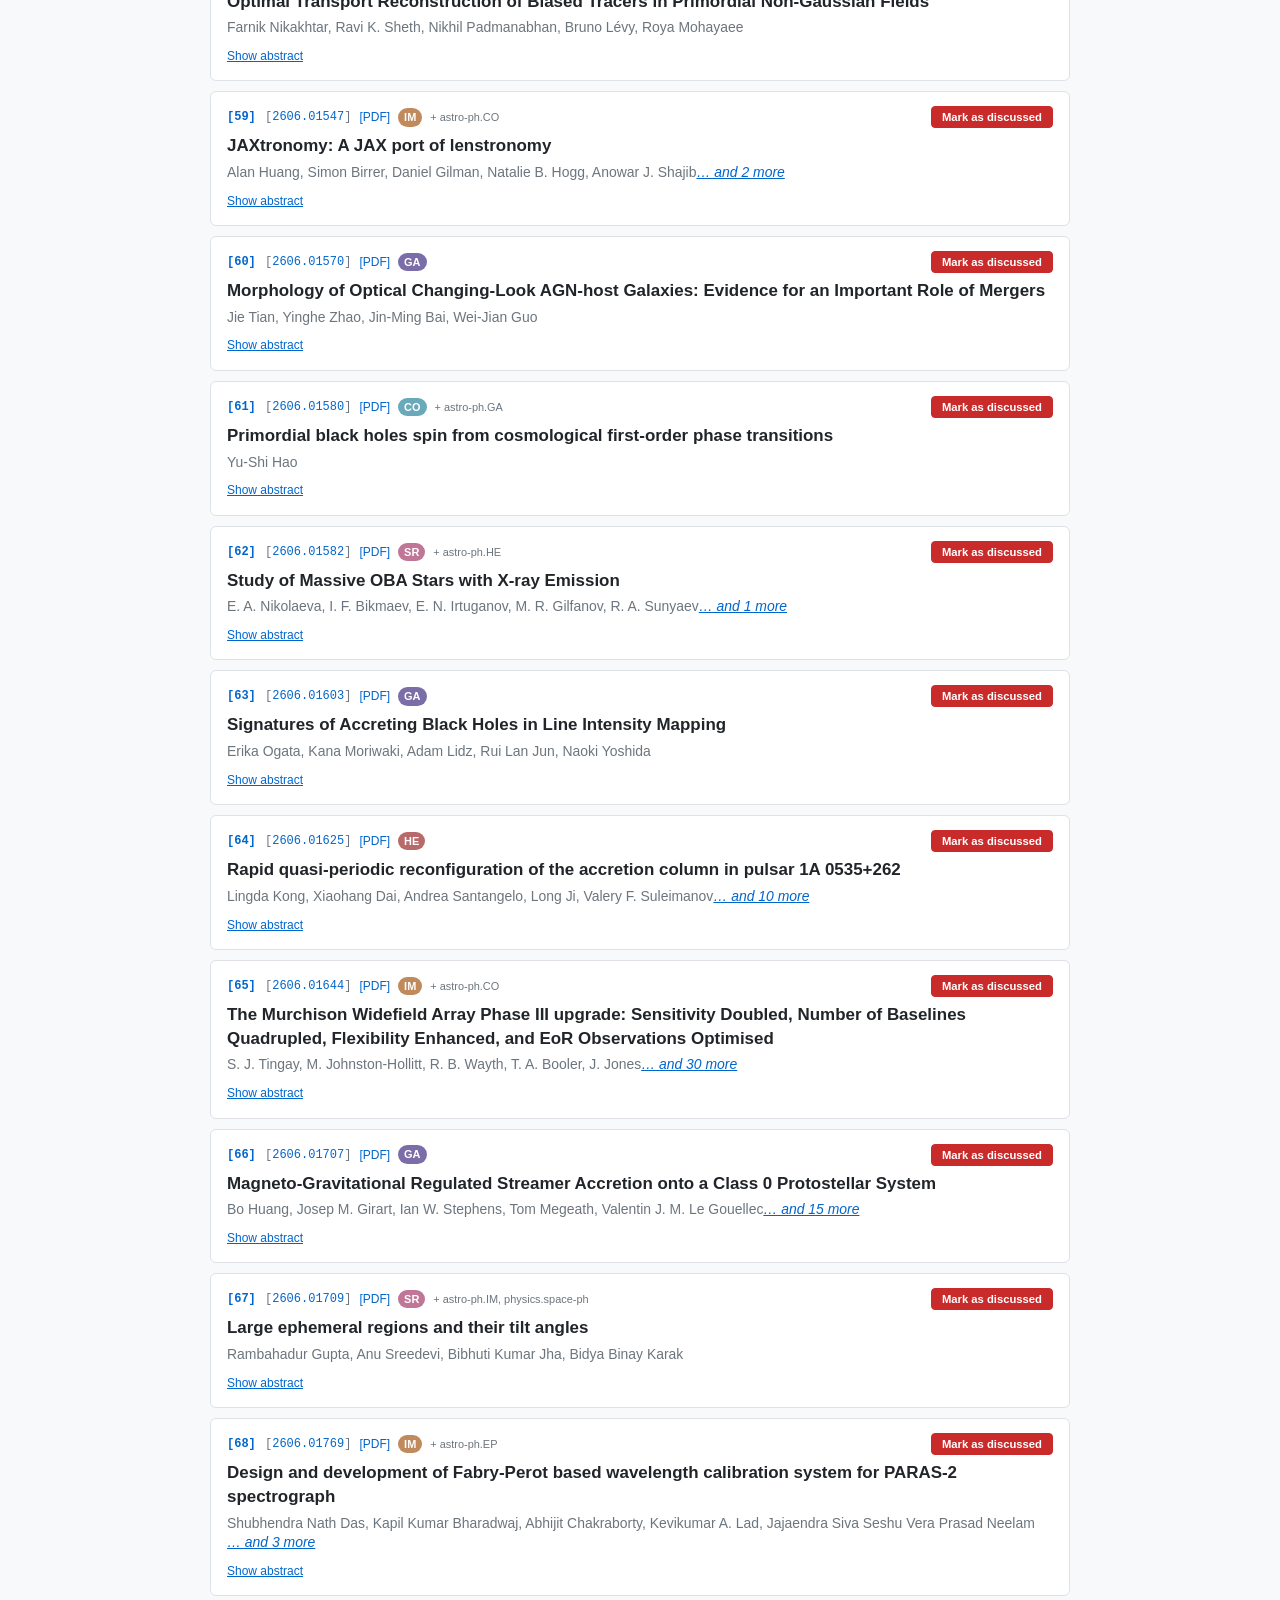
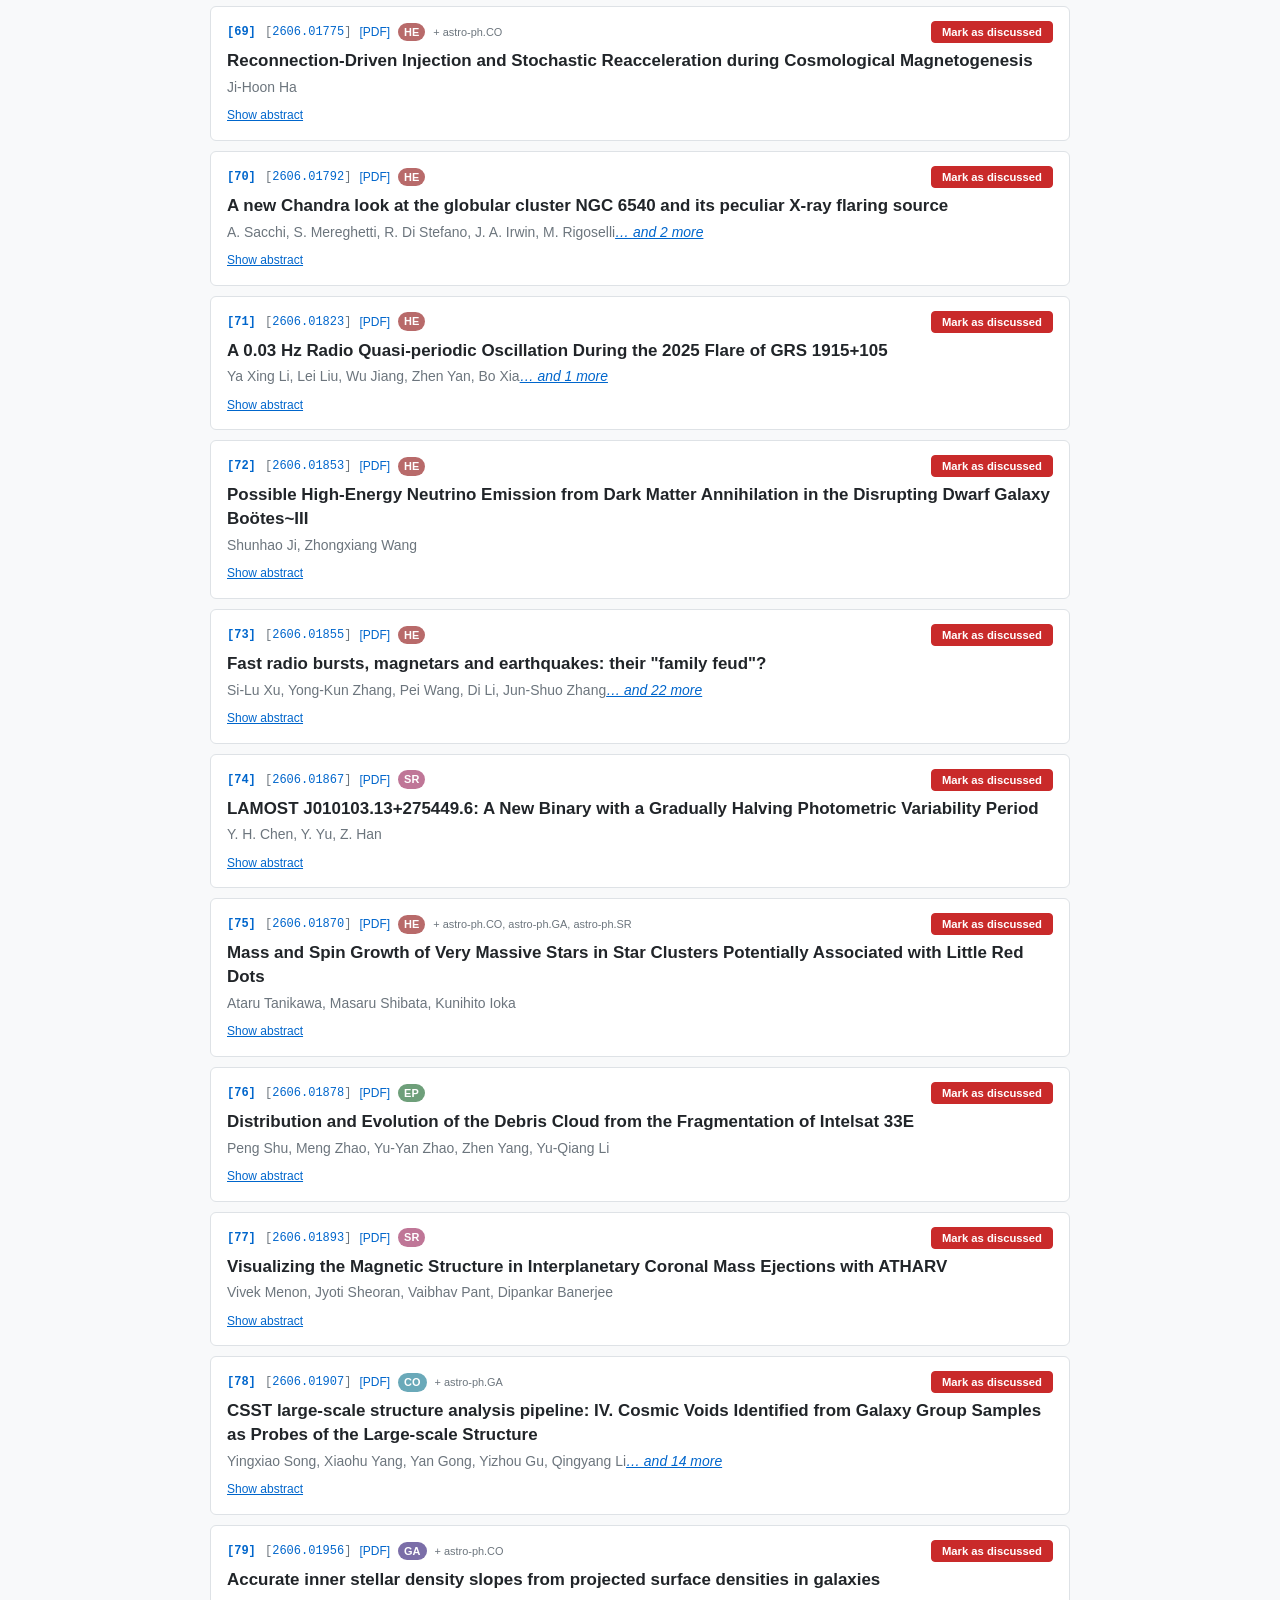
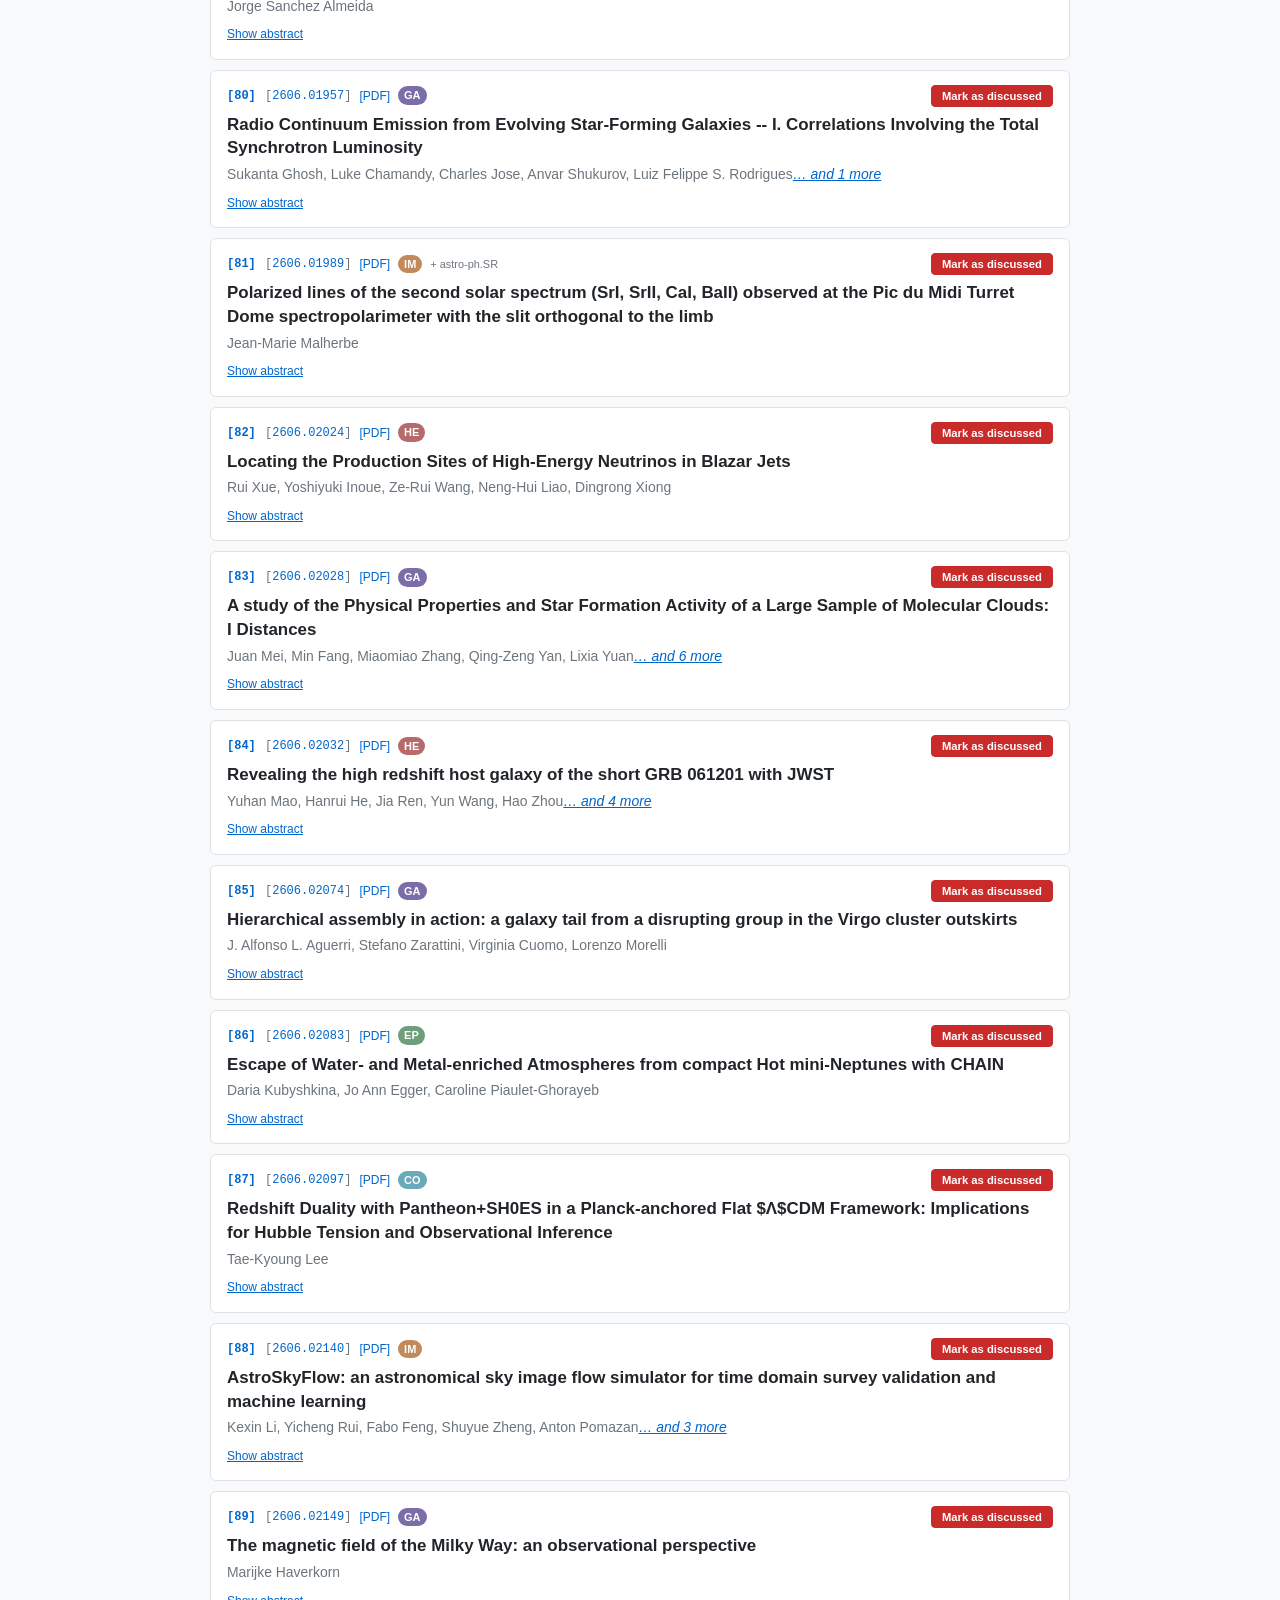
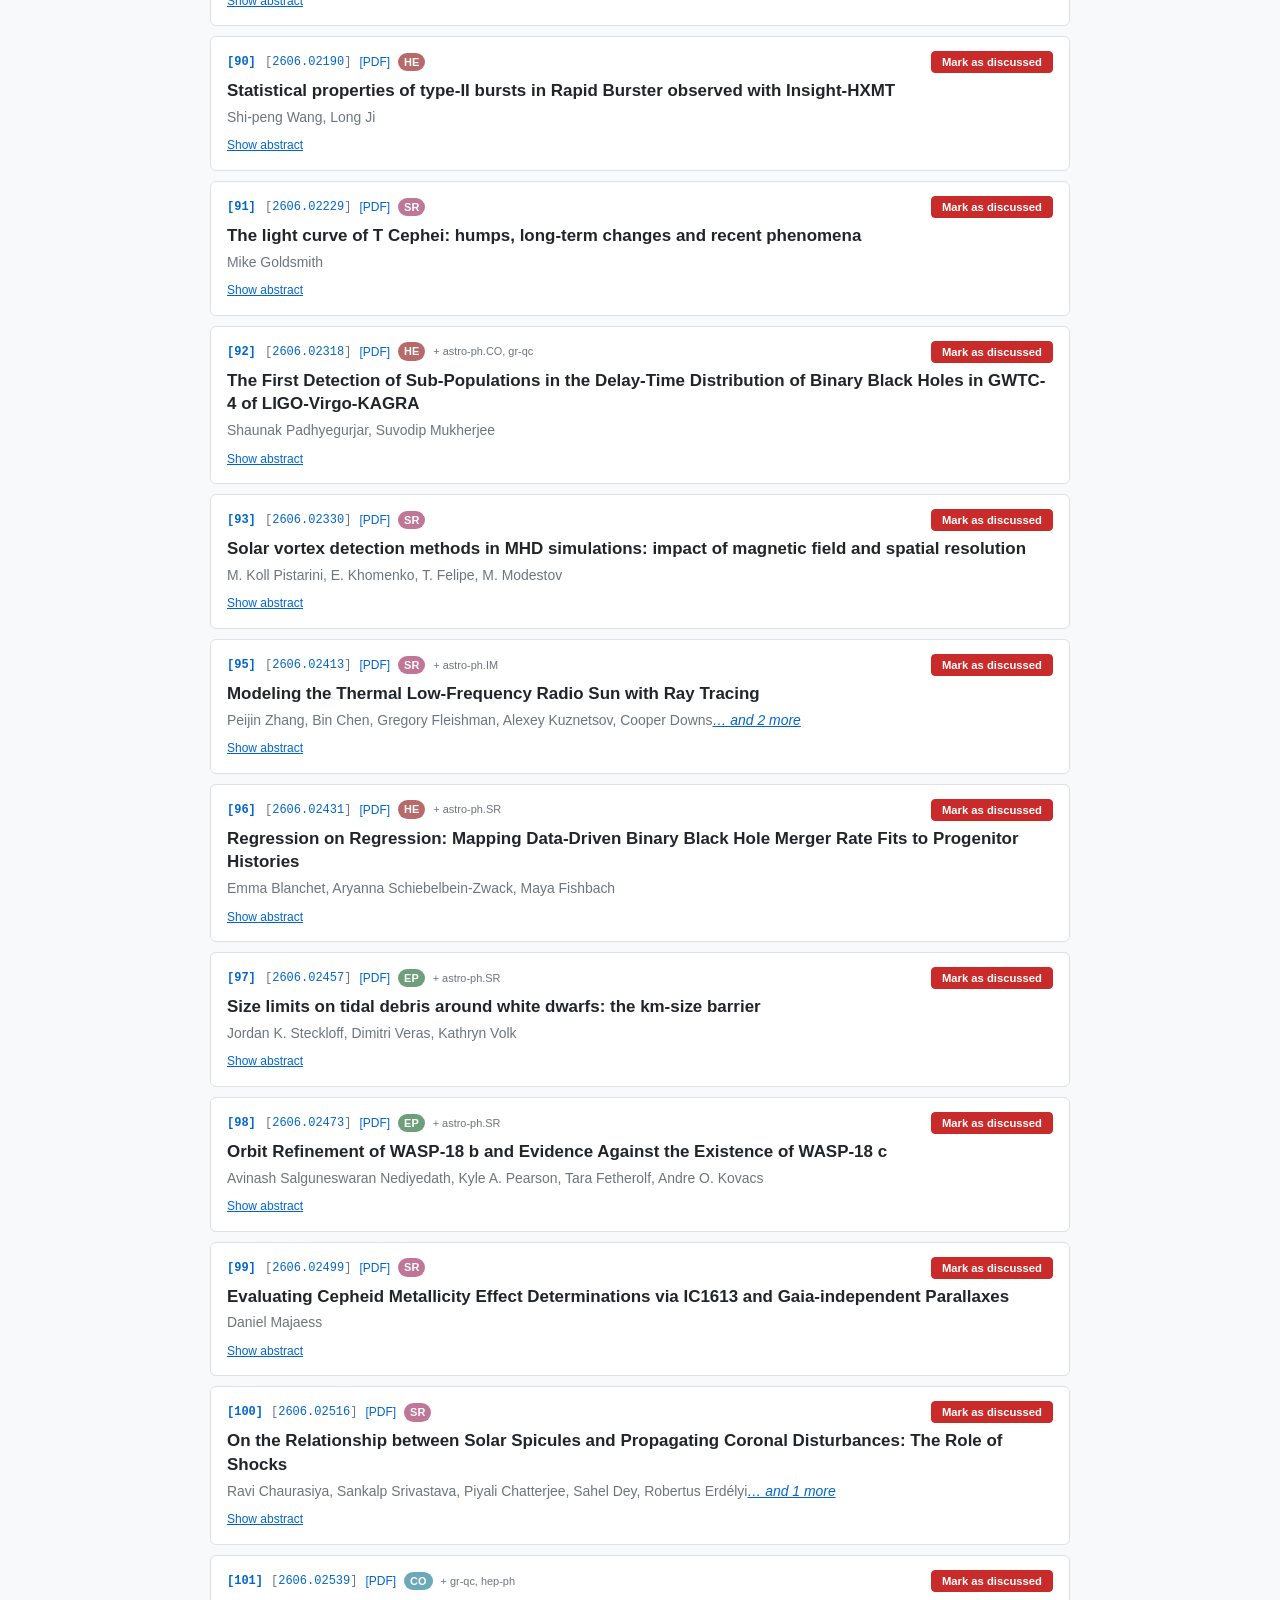
==== commit 42e4adaf: "feat: add rolling arxiv history" ====
--- a/index.html
+++ b/index.html
@@ -106,8 +106,12 @@
     <div class="sort-group" title="Data source">
       <span class="sort-label">Listing:</span>
       <div class="btn-group">
-        <button class="source-btn" data-source="today"   title="Today's arXiv listing">Today</button>
-        <button class="source-btn" data-source="archive" title="Recent 1000 papers">Archive</button>
+        <button class="source-btn" data-history-offset="0" title="Today's arXiv listing">Today</button>
+        <button class="source-btn" data-history-offset="1" title="Previous listing">-1</button>
+        <button class="source-btn" data-history-offset="2" title="Two listings ago">-2</button>
+        <button class="source-btn" data-history-offset="3" title="Three listings ago">-3</button>
+        <button class="source-btn" data-history-offset="4" title="Four listings ago">-4</button>
+        <button class="source-btn" data-history-offset="5" title="Five listings ago">-5</button>
       </div>
     </div>
     <div class="sort-group" title="Abstract display">
--- a/style.css
+++ b/style.css
@@ -10,12 +10,12 @@
   --highlight-strong-border: #ffc107;
   --highlight-weak-bg: #f8f9fa;
   --highlight-weak-border: #ced4da;
-  --cat-ga: #6610f2;
-  --cat-co: #0dcaf0;
-  --cat-ep: #198754;
-  --cat-he: #dc3545;
-  --cat-im: #fd7e14;
-  --cat-sr: #e83e8c;
+  --cat-ga: #7b6ea8;
+  --cat-co: #6aa9b9;
+  --cat-ep: #6e9f7a;
+  --cat-he: #b86a6a;
+  --cat-im: #c08a5c;
+  --cat-sr: #bf7697;
   --cat-other: #6c757d;
 }
 
@@ -258,6 +258,11 @@
   background: var(--highlight-weak-bg);
 }
 
+.paper-card.discussed-paper {
+  border-left: 3px solid #c92a2a;
+  background: #fff5f5;
+}
+
 .paper-meta {
   display: flex;
   align-items: center;
@@ -316,6 +321,21 @@
   white-space: nowrap;
 }
 
+.discussed-badge {
+  font-size: 0.73em;
+  padding: 1px 7px;
+  border-radius: 10px;
+  color: #fff;
+  font-weight: 700;
+  white-space: nowrap;
+  background: #c92a2a;
+}
+
+.discussed-control {
+  margin-left: auto;
+  flex-shrink: 0;
+}
+
 .cat-badge {
   font-size: 0.73em;
   padding: 1px 6px;
@@ -337,10 +357,6 @@
   font-weight: 600;
   margin-bottom: 5px;
   line-height: 1.4;
-}
-
-.paper-action-row {
-  margin-bottom: 6px;
 }
 
 .paper-title span { cursor: pointer; }
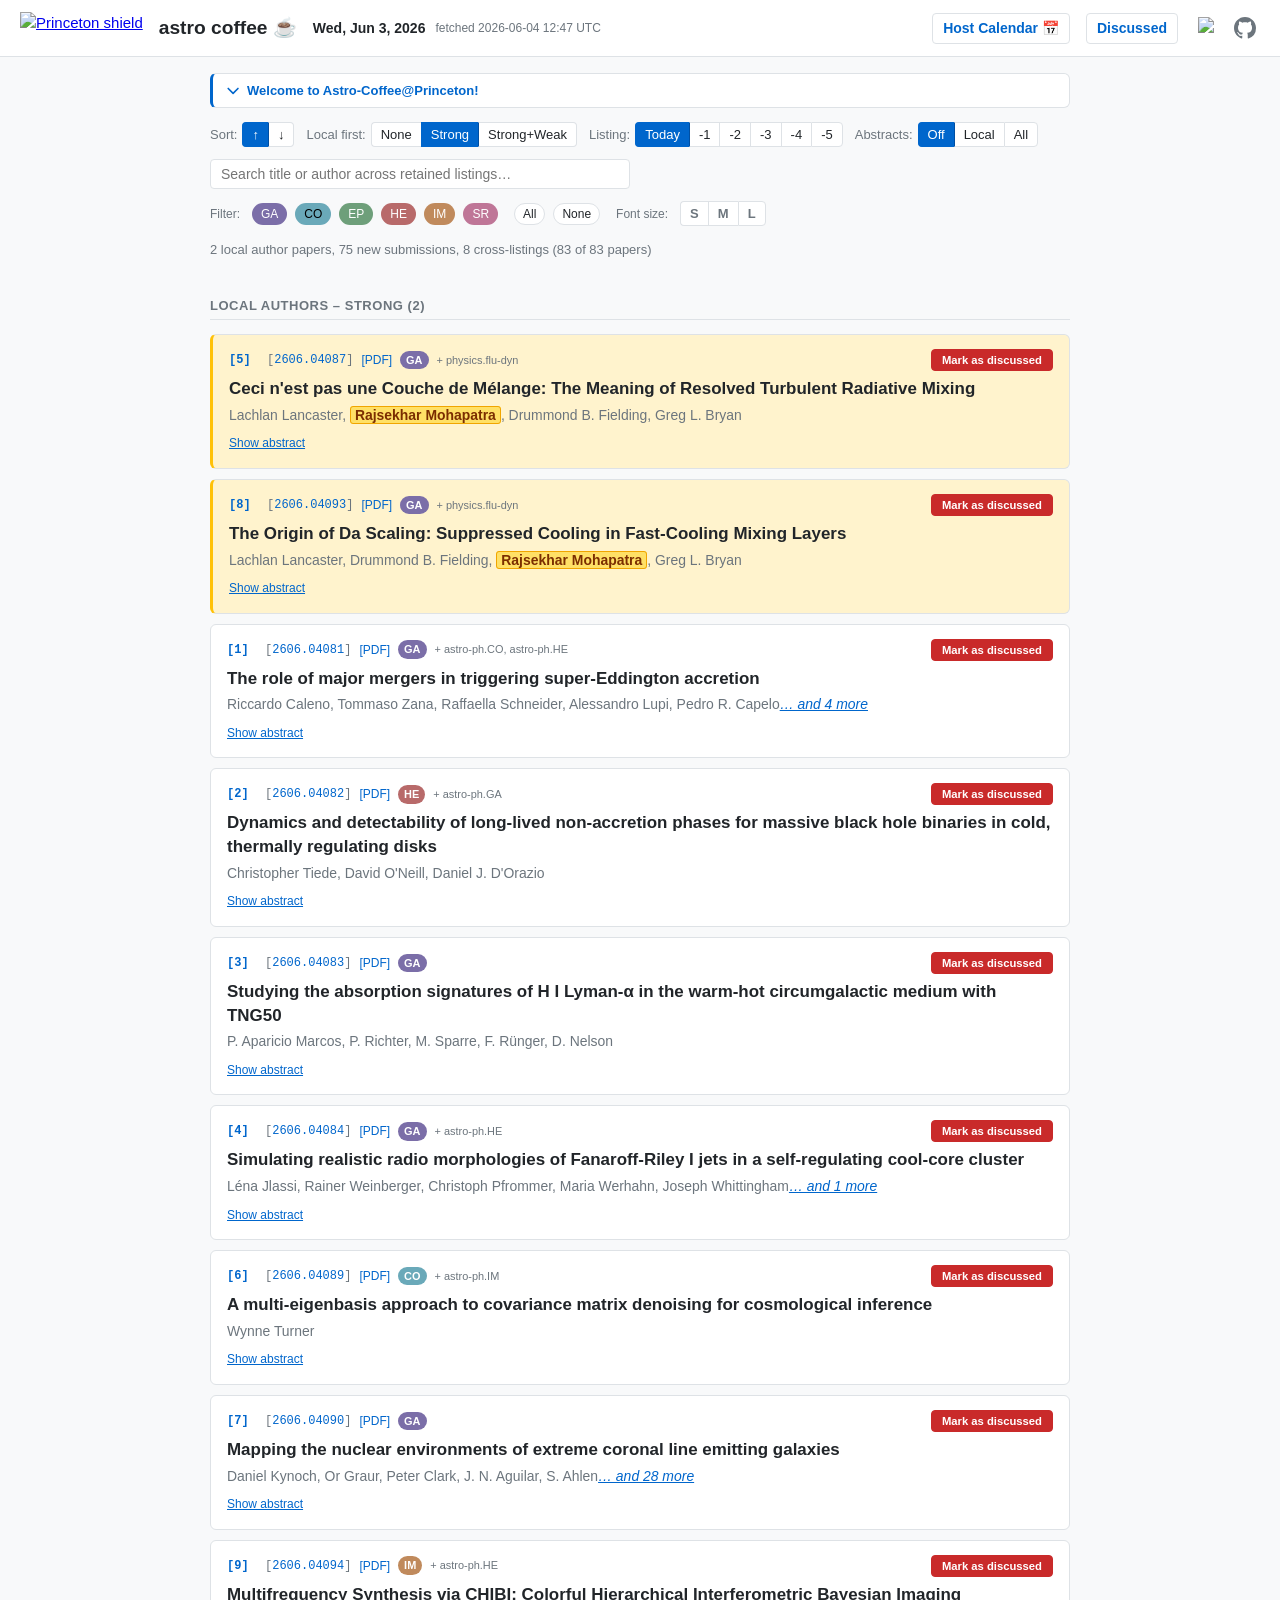
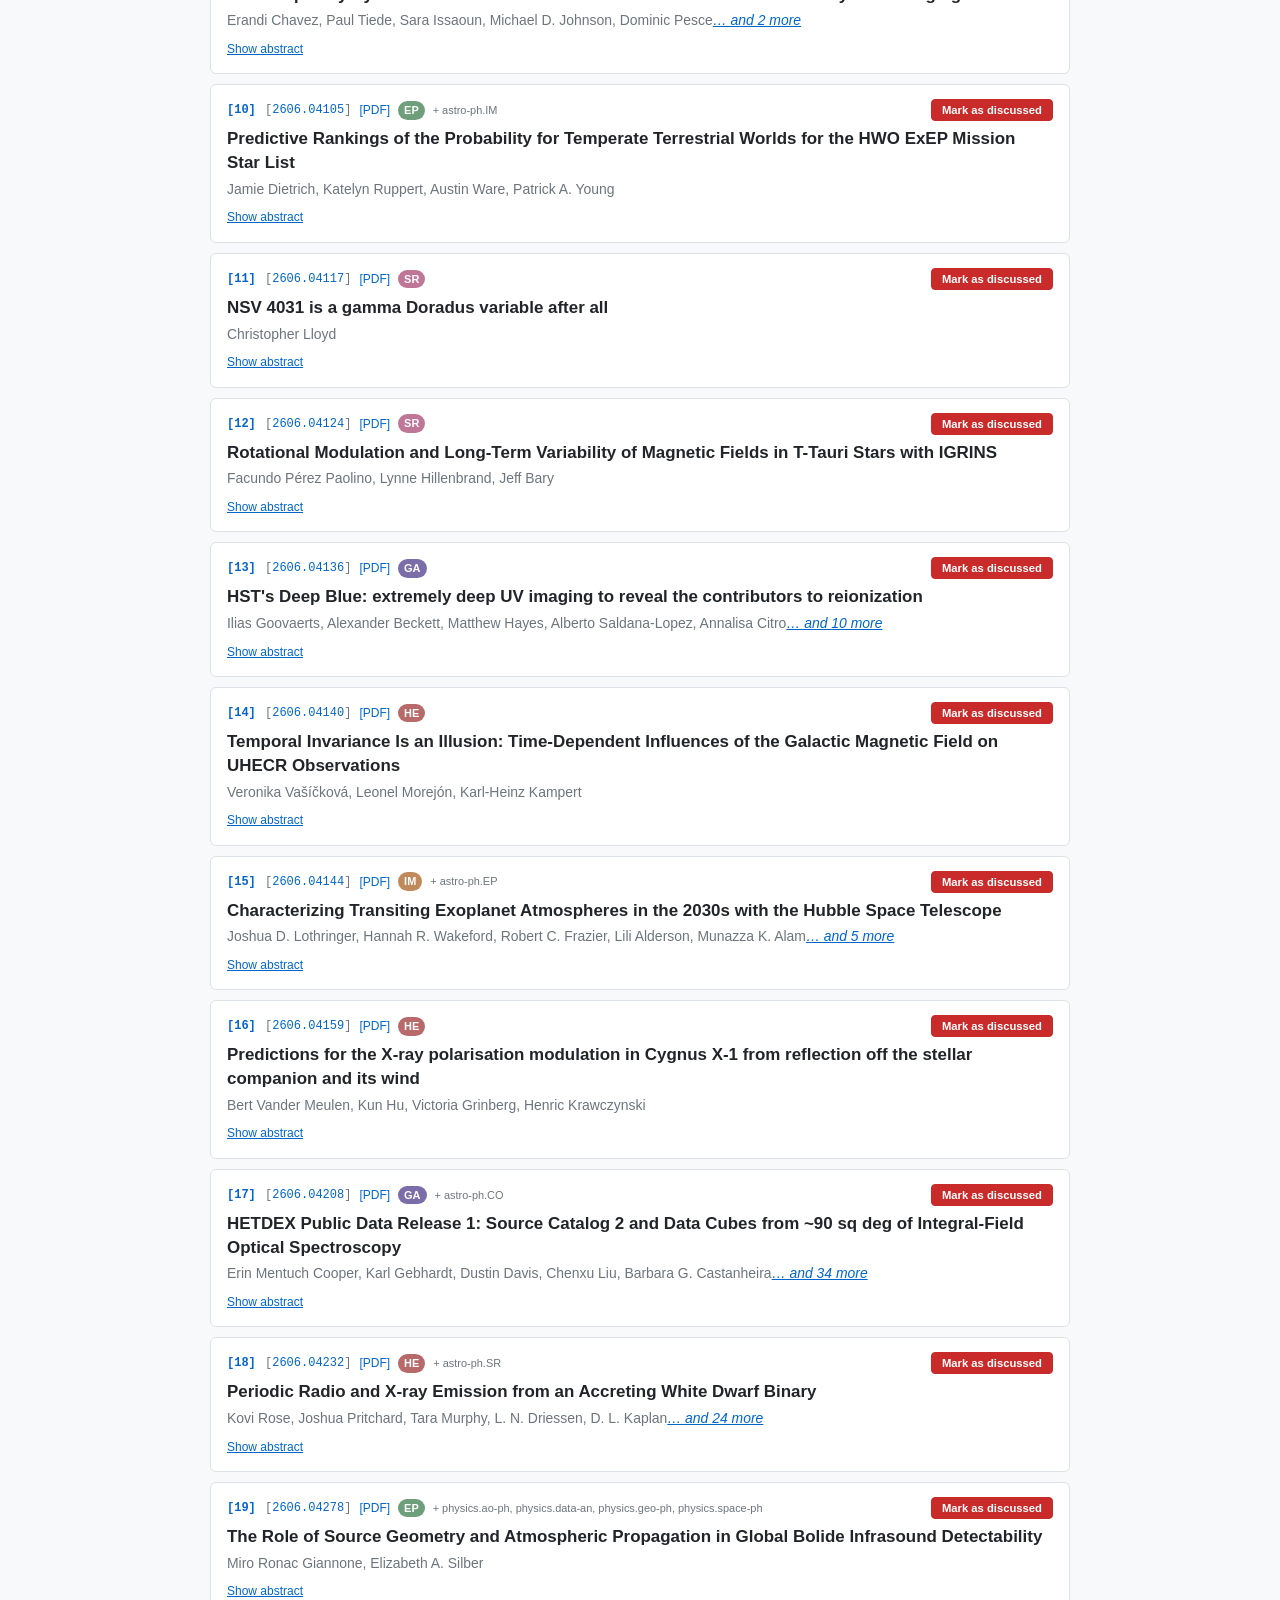
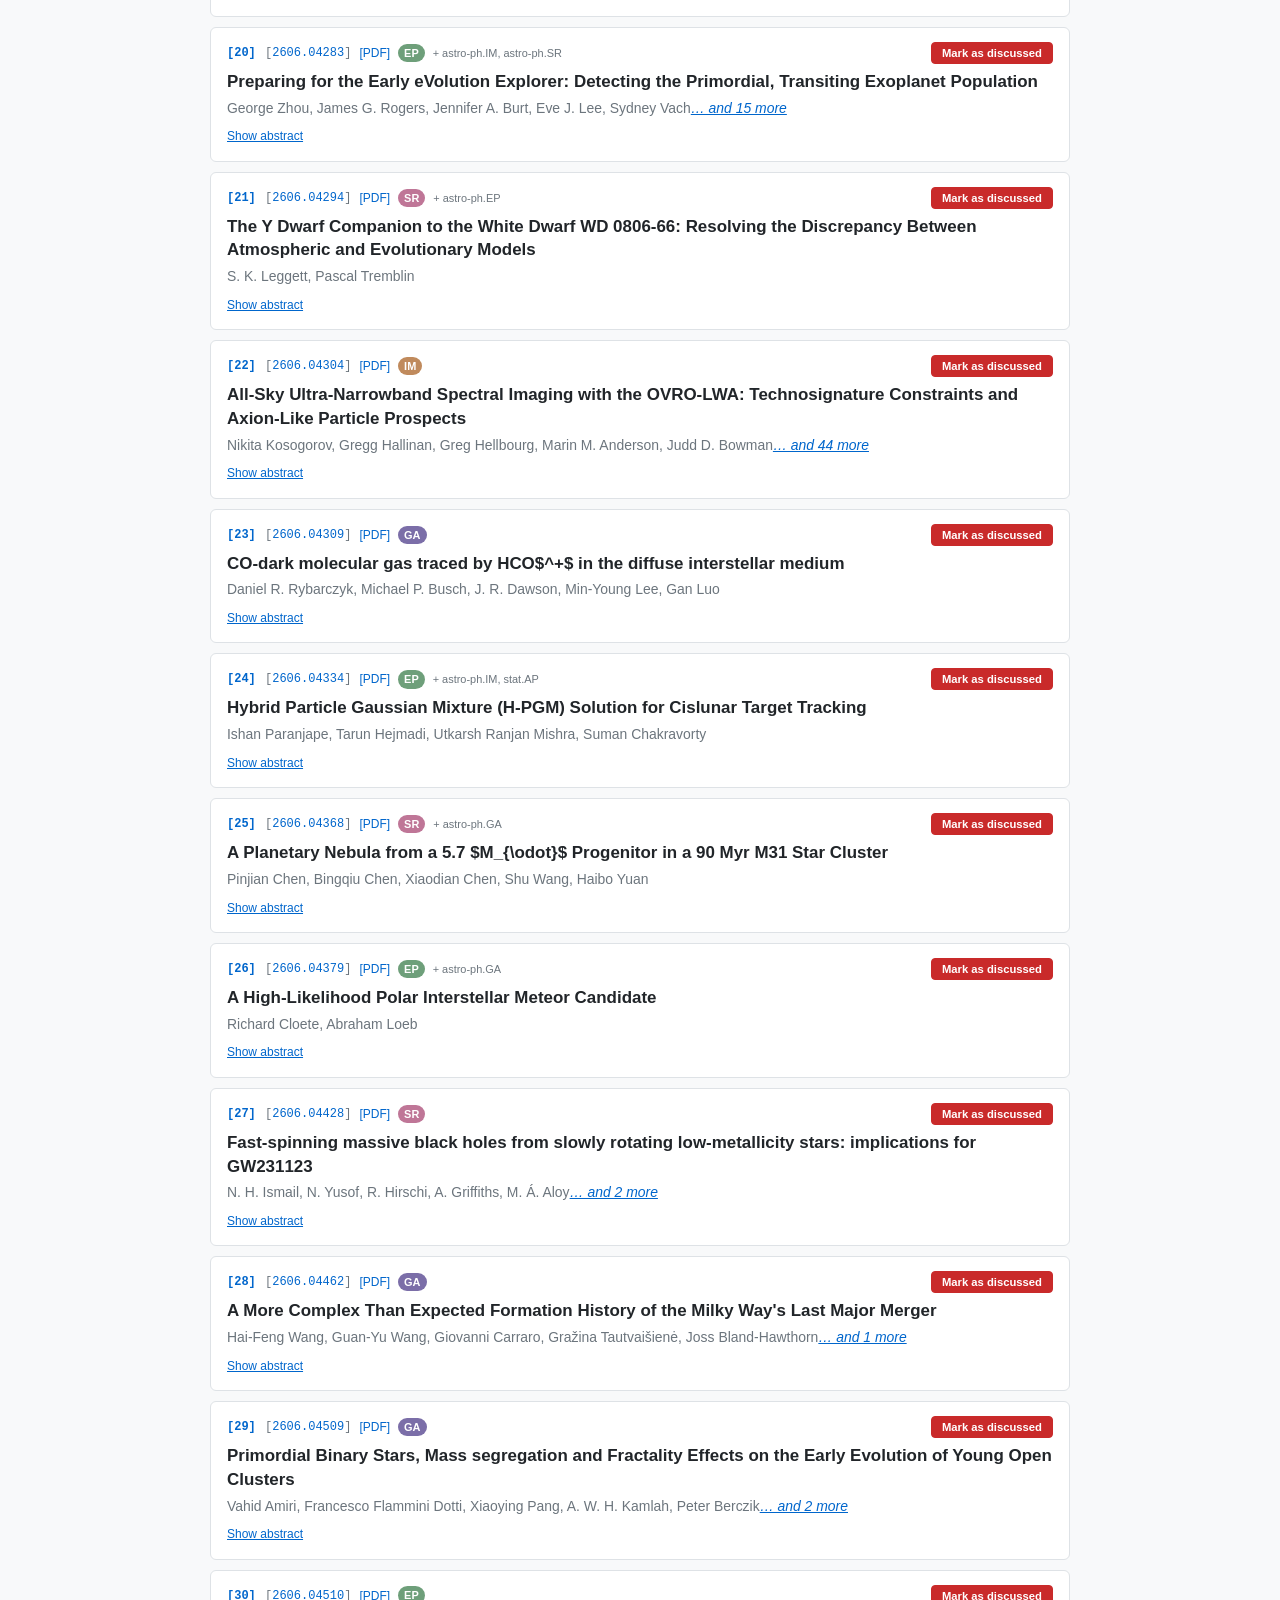
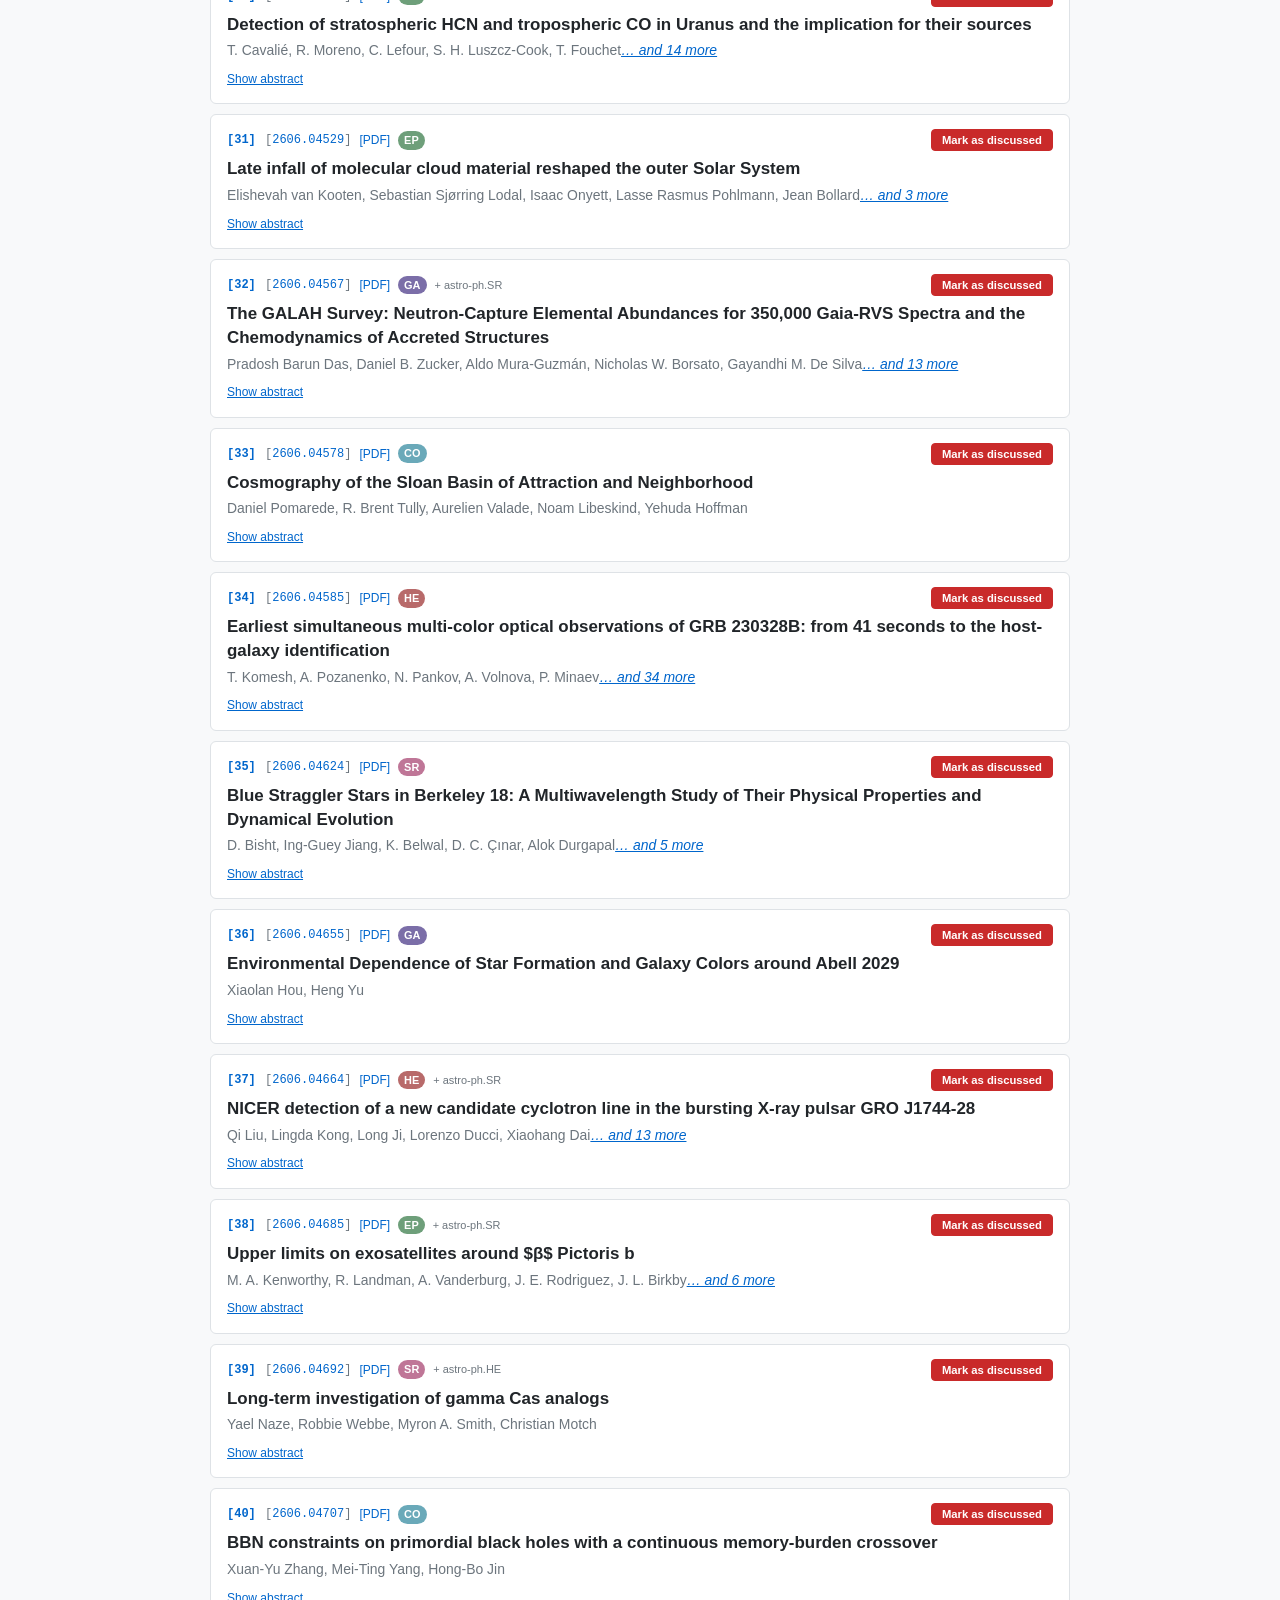
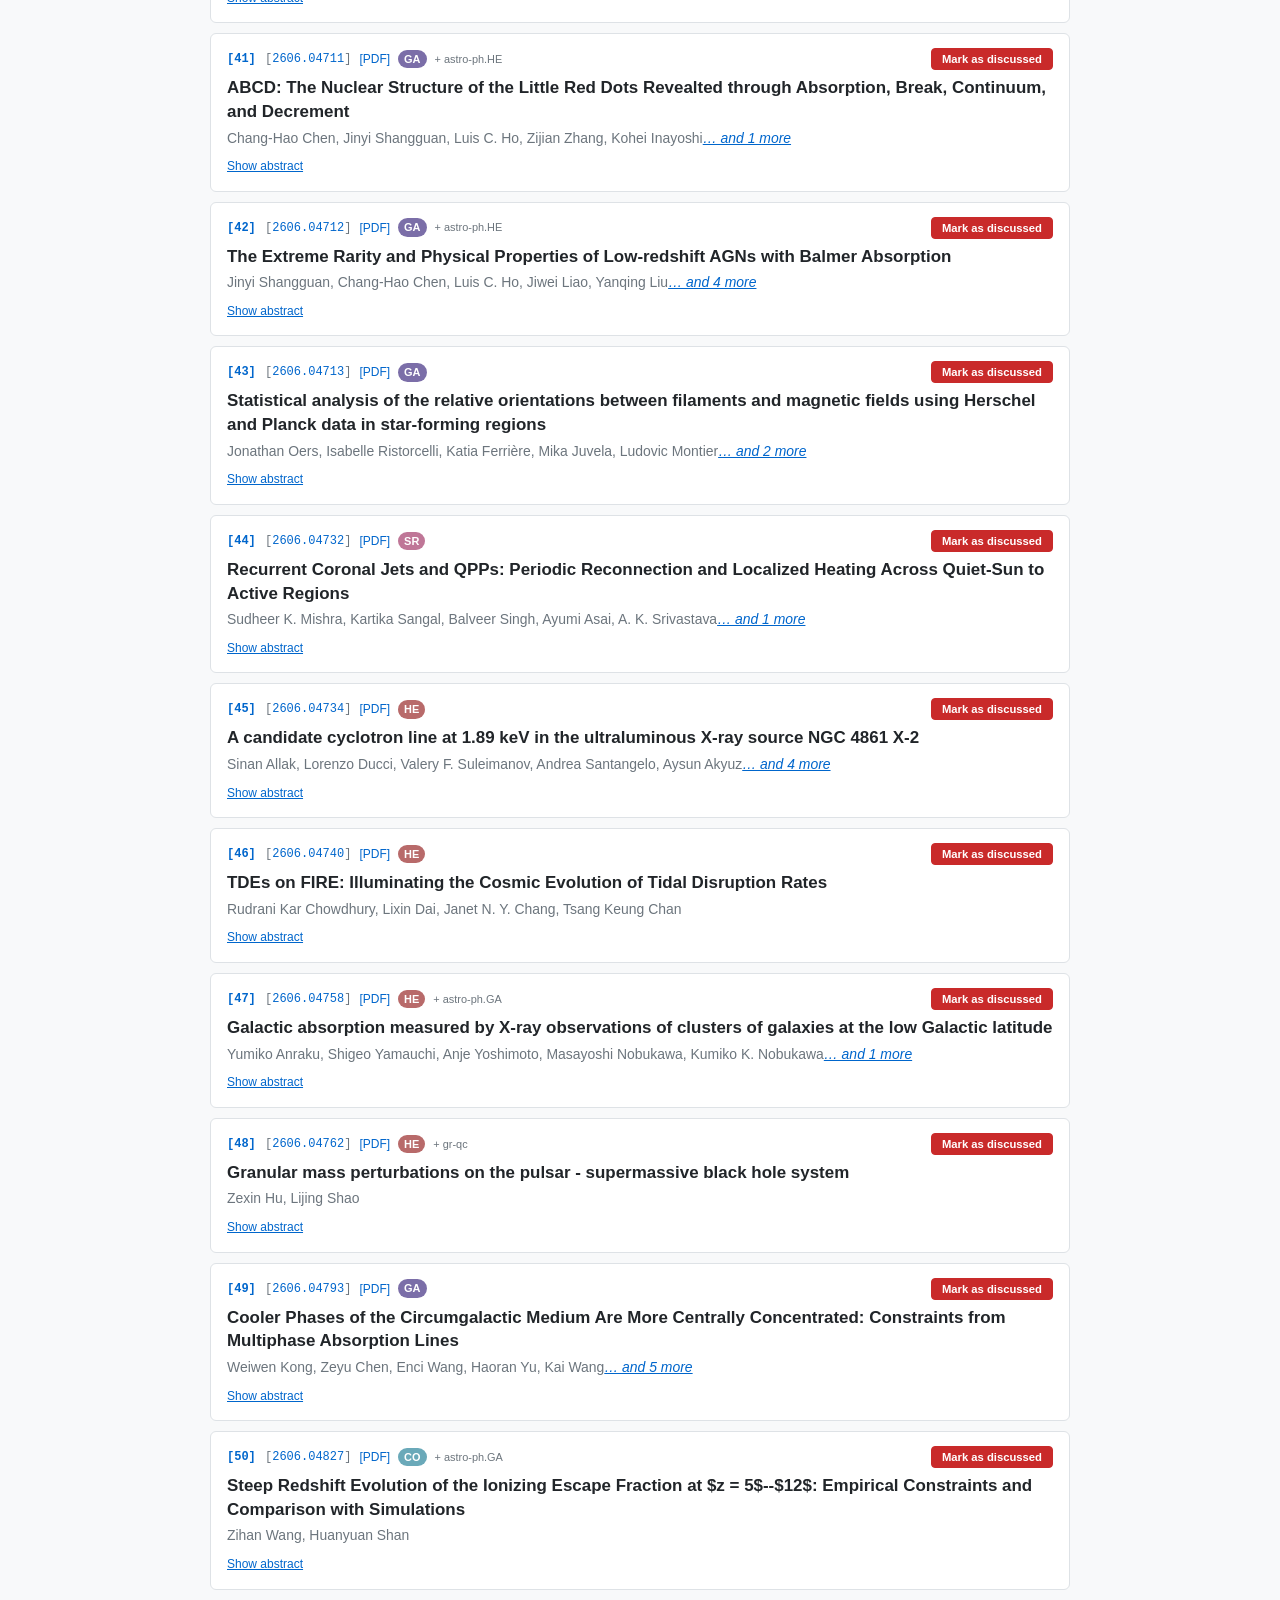
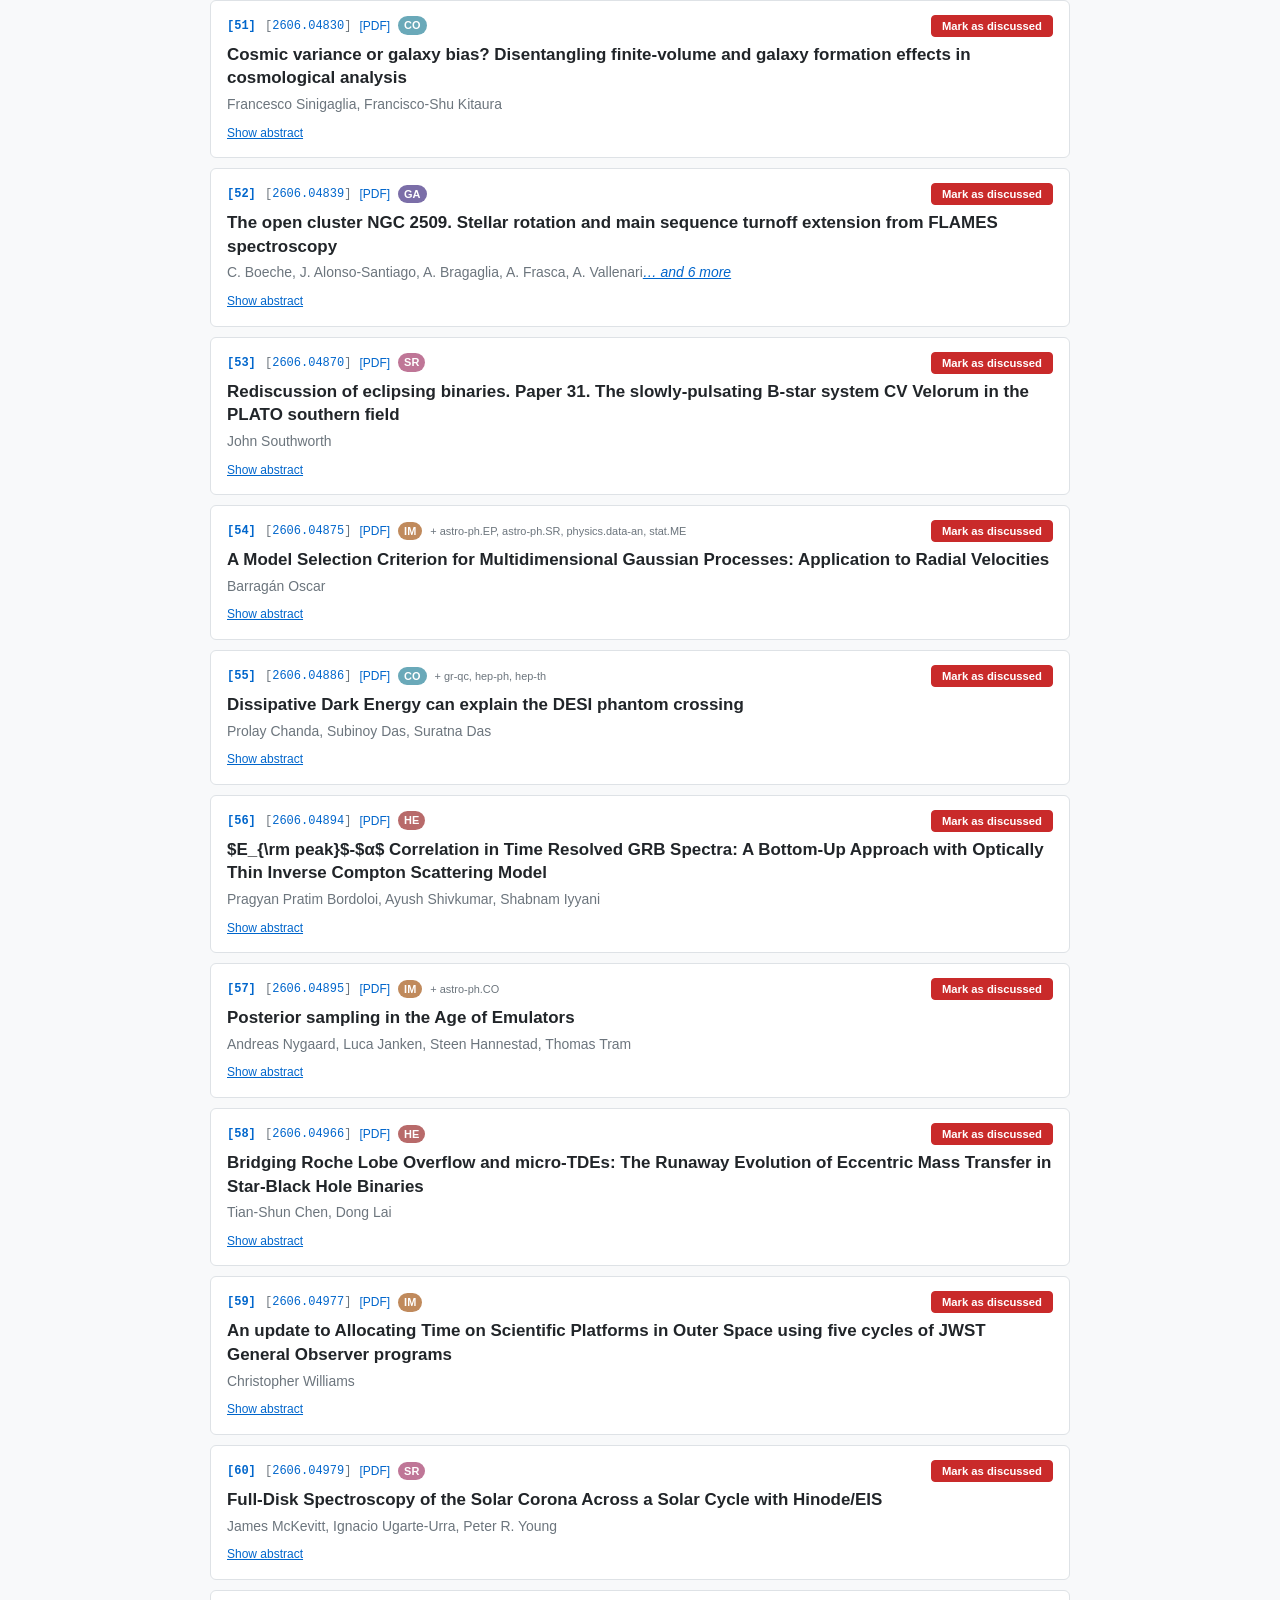
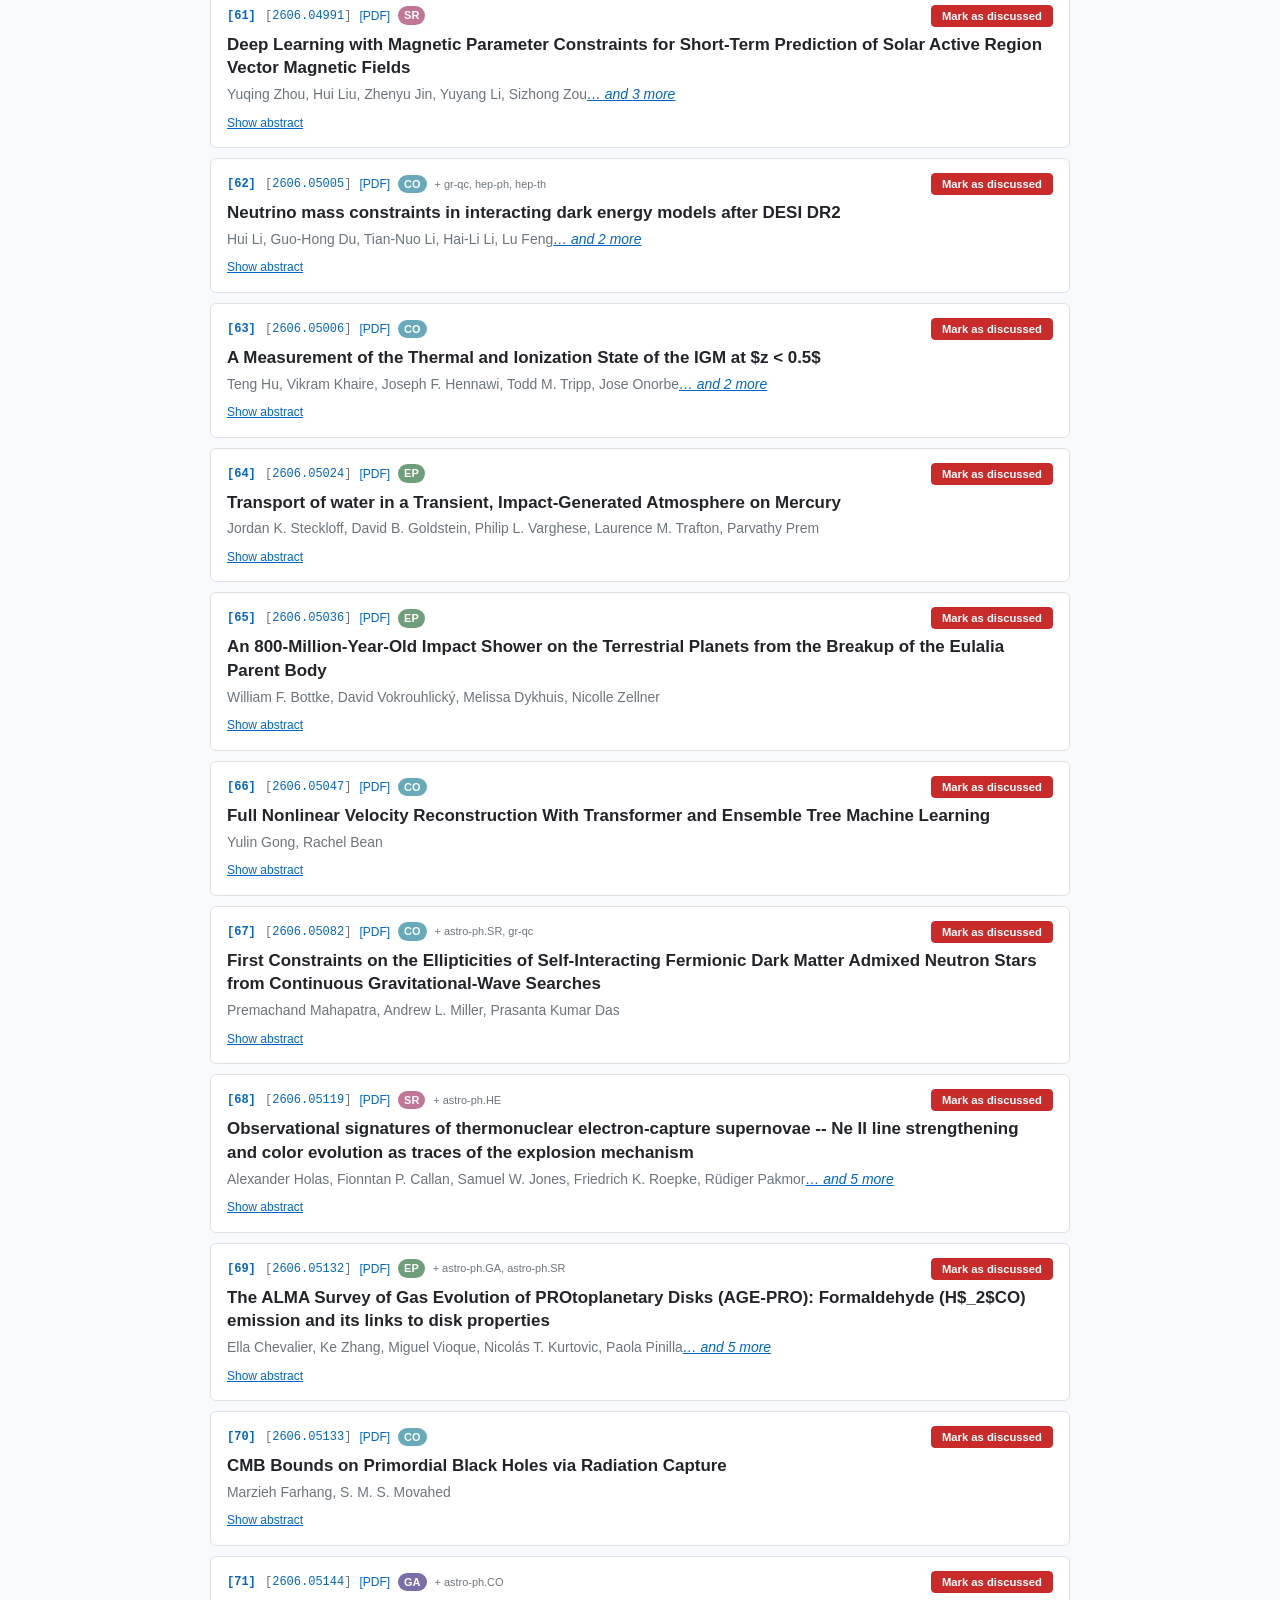
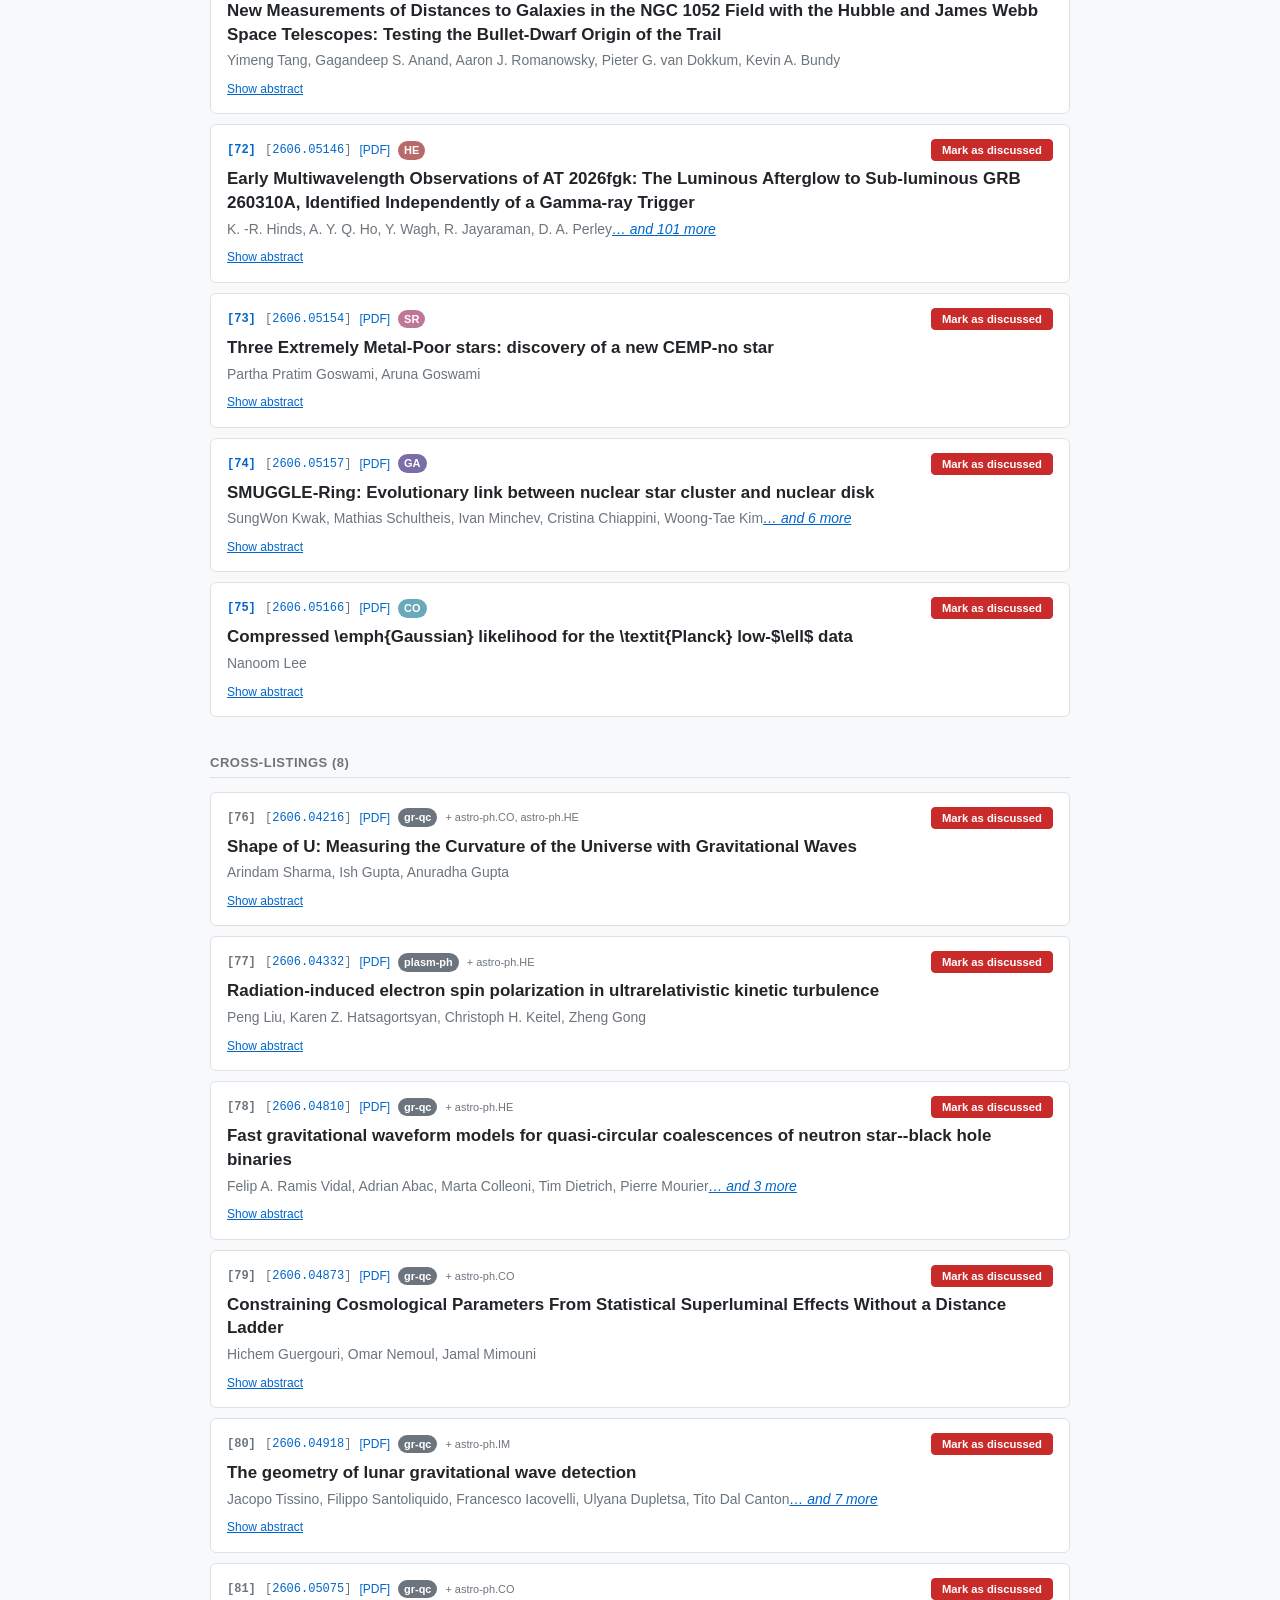
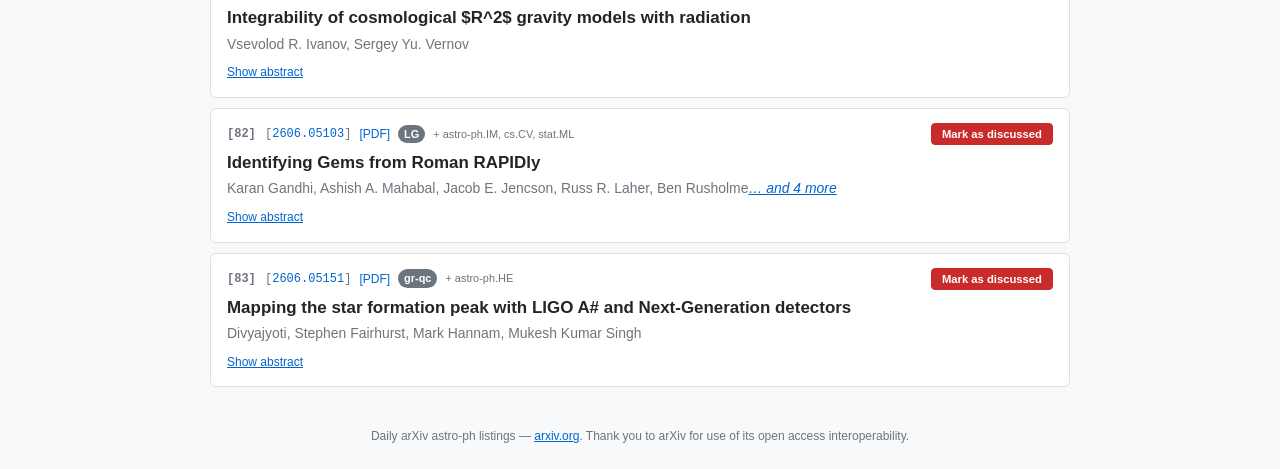
==== commit cb7954a5: "feat: search across retained listings" ====
--- a/index.html
+++ b/index.html
@@ -125,7 +125,7 @@
   </div>
 
   <div id="search-container">
-    <input id="search-input" type="text" placeholder="Search title or author…" autocomplete="off" />
+    <input id="search-input" type="text" placeholder="Search title or author across retained listings…" autocomplete="off" />
   </div>
 
   <div id="cat-filter">
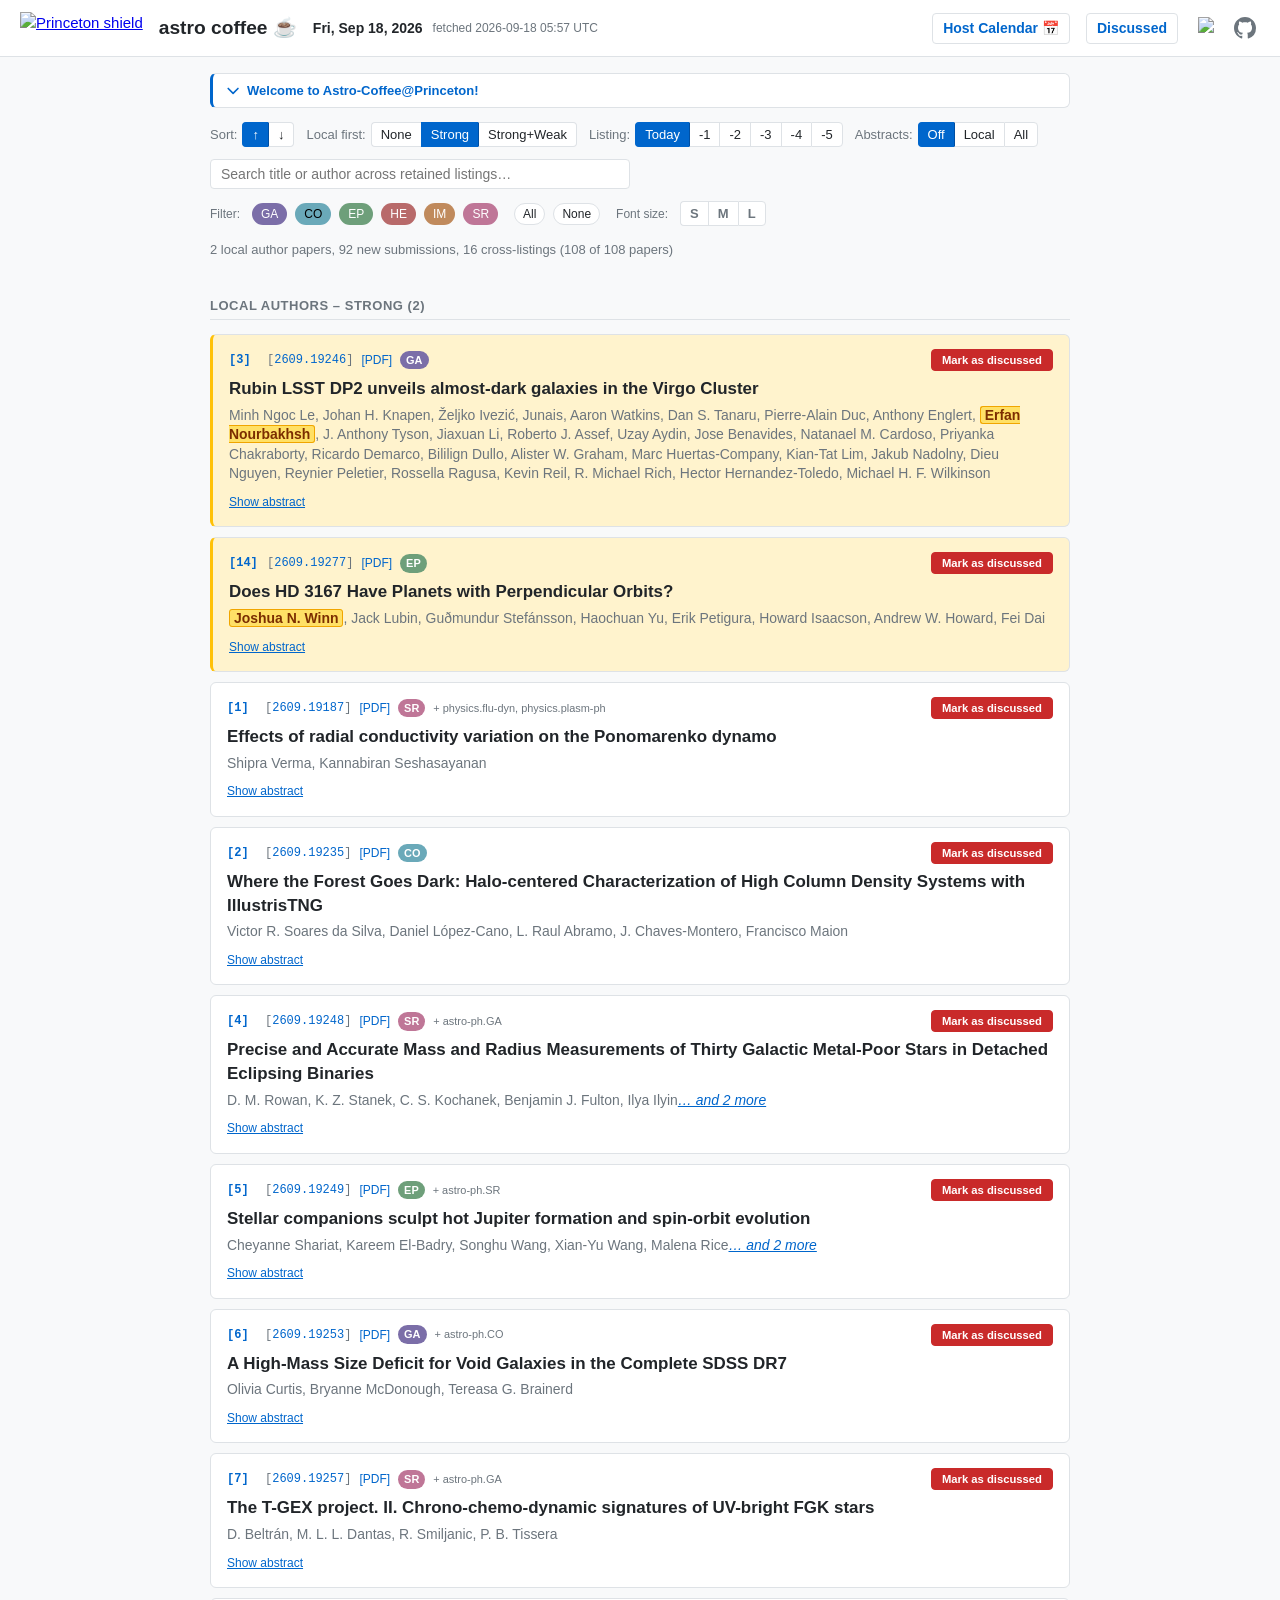
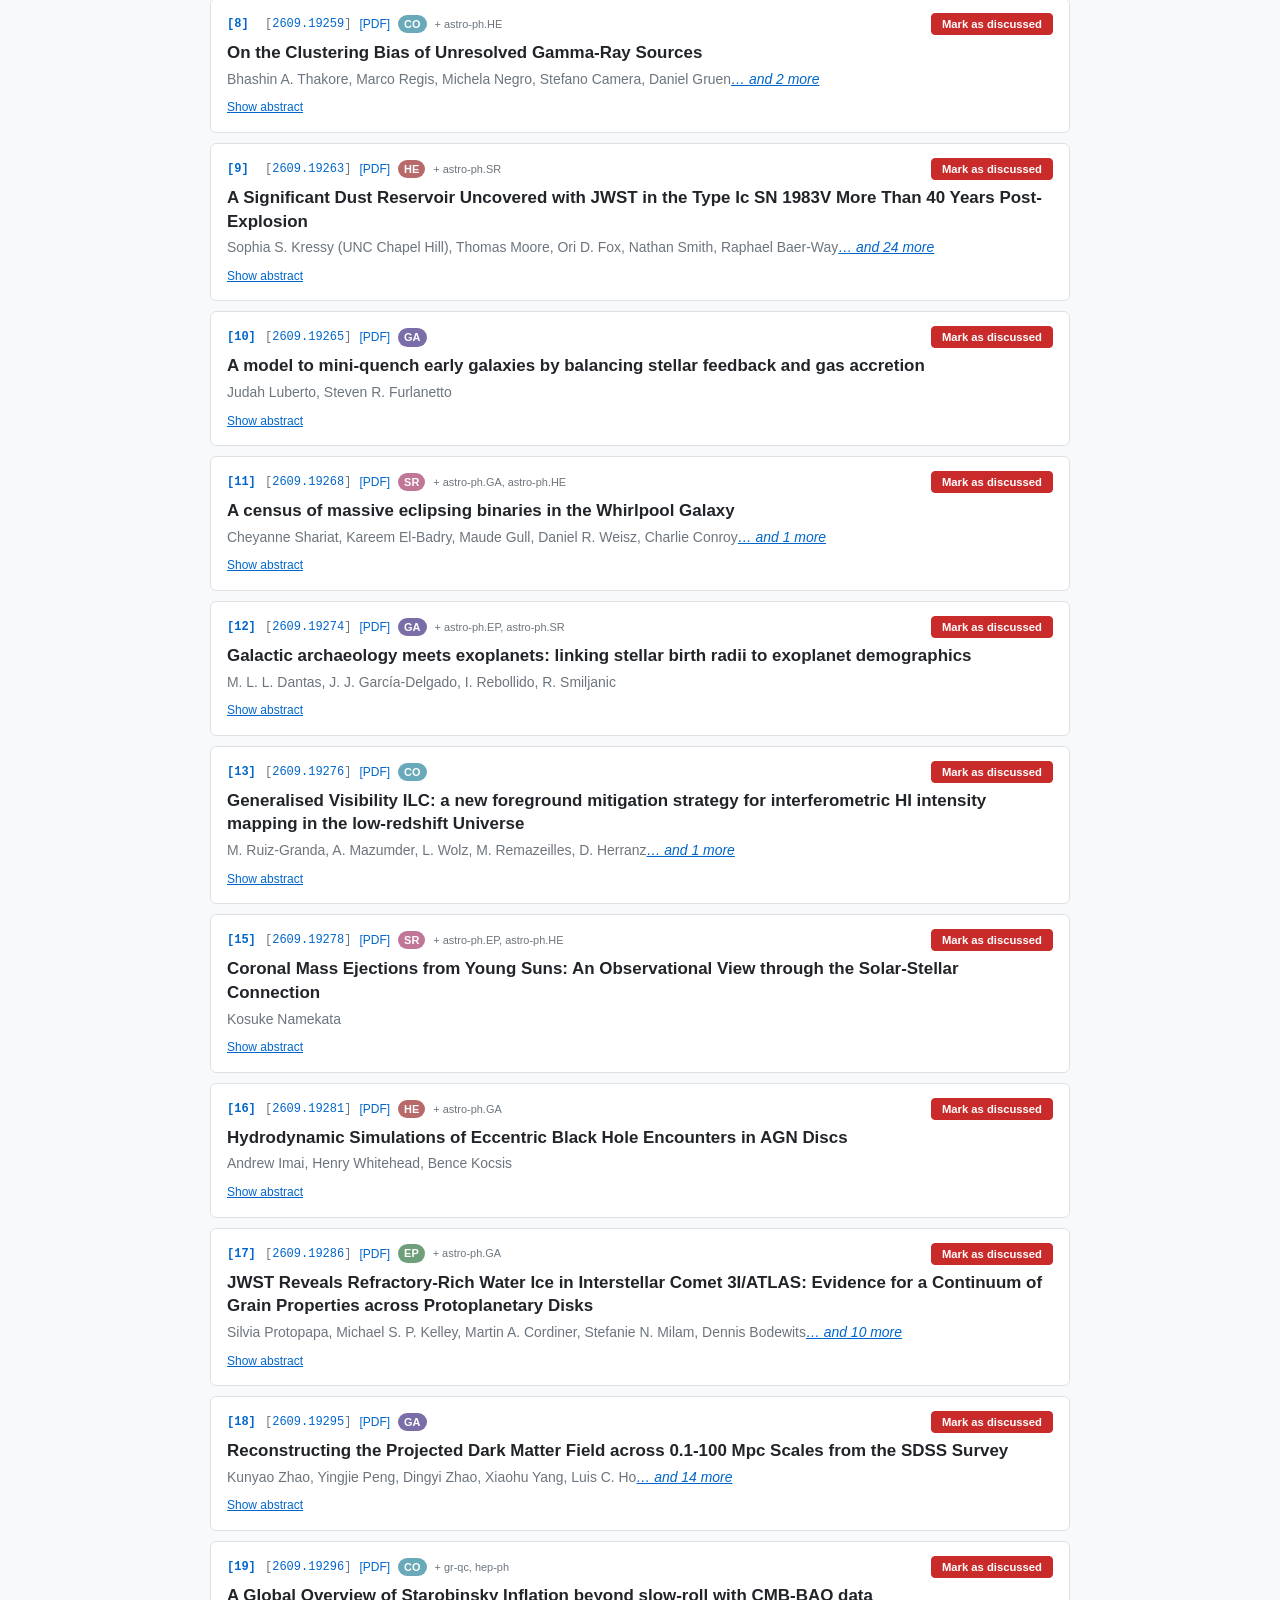
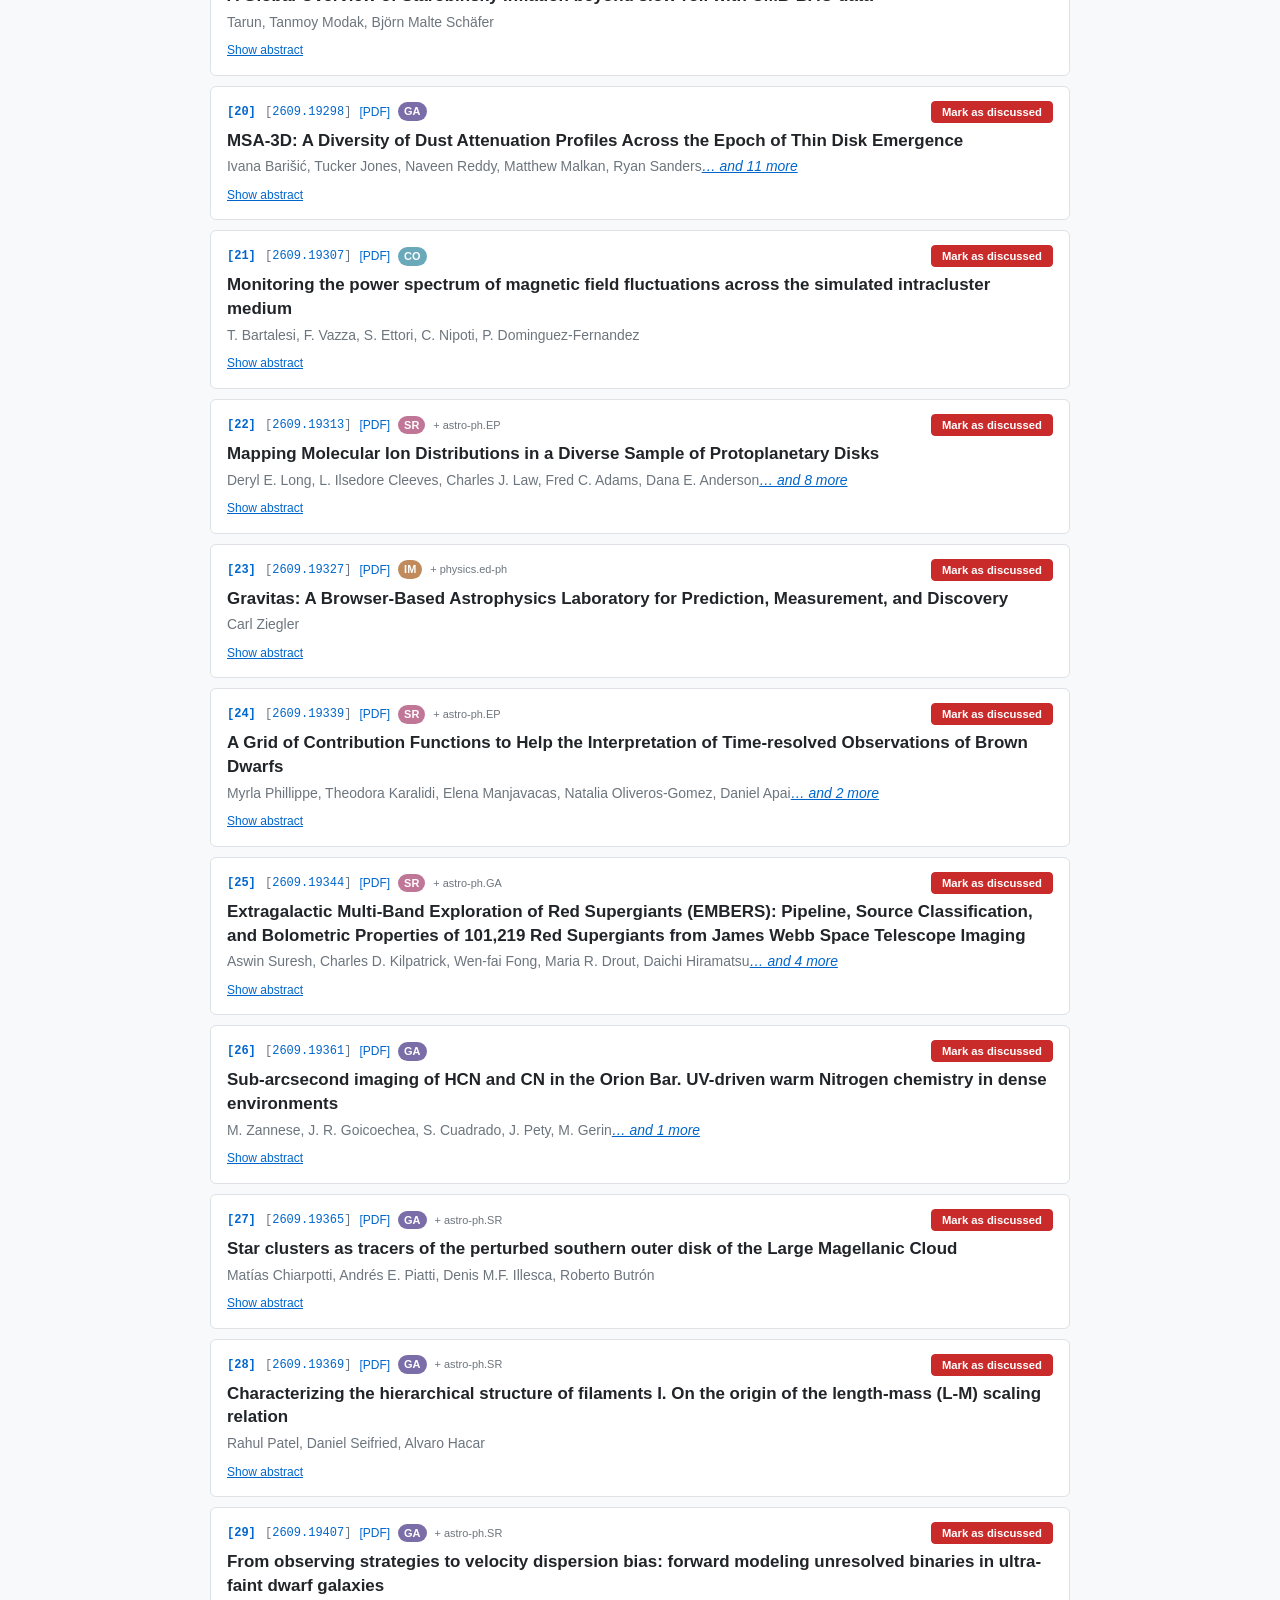
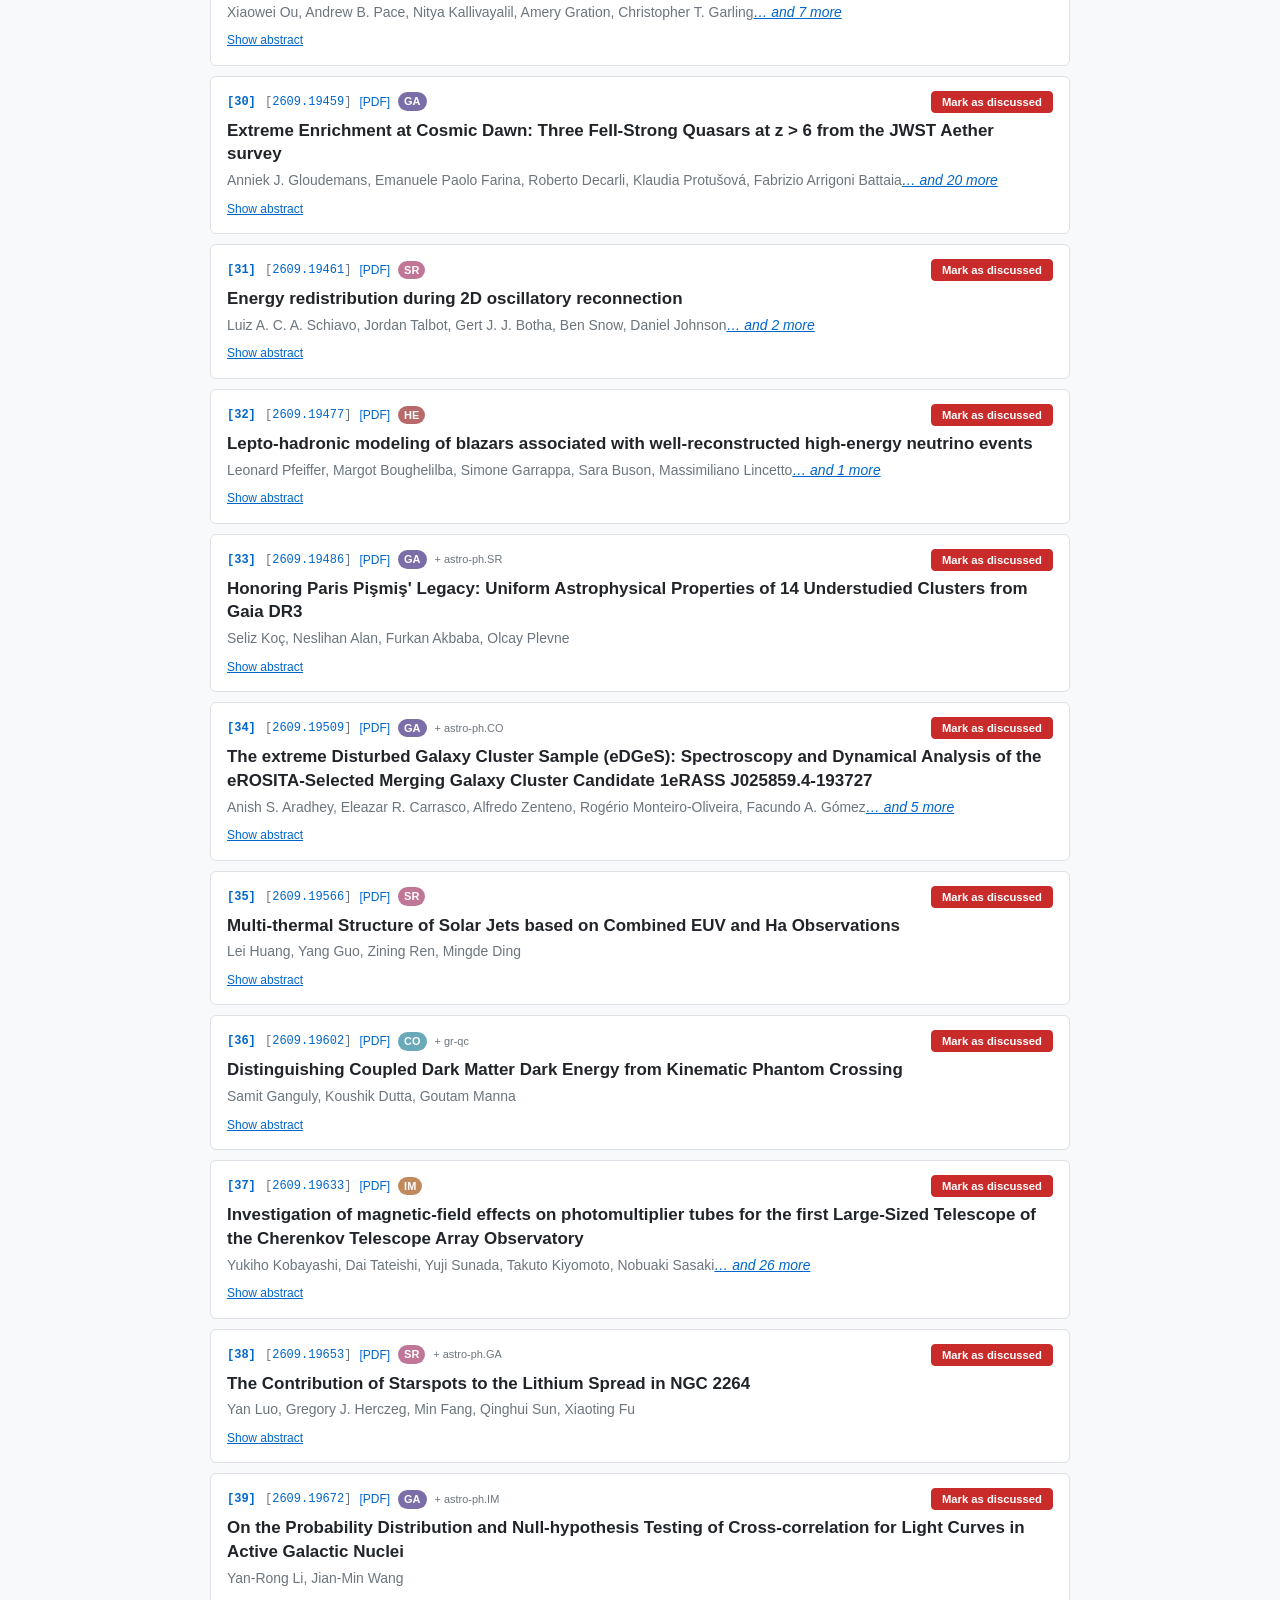
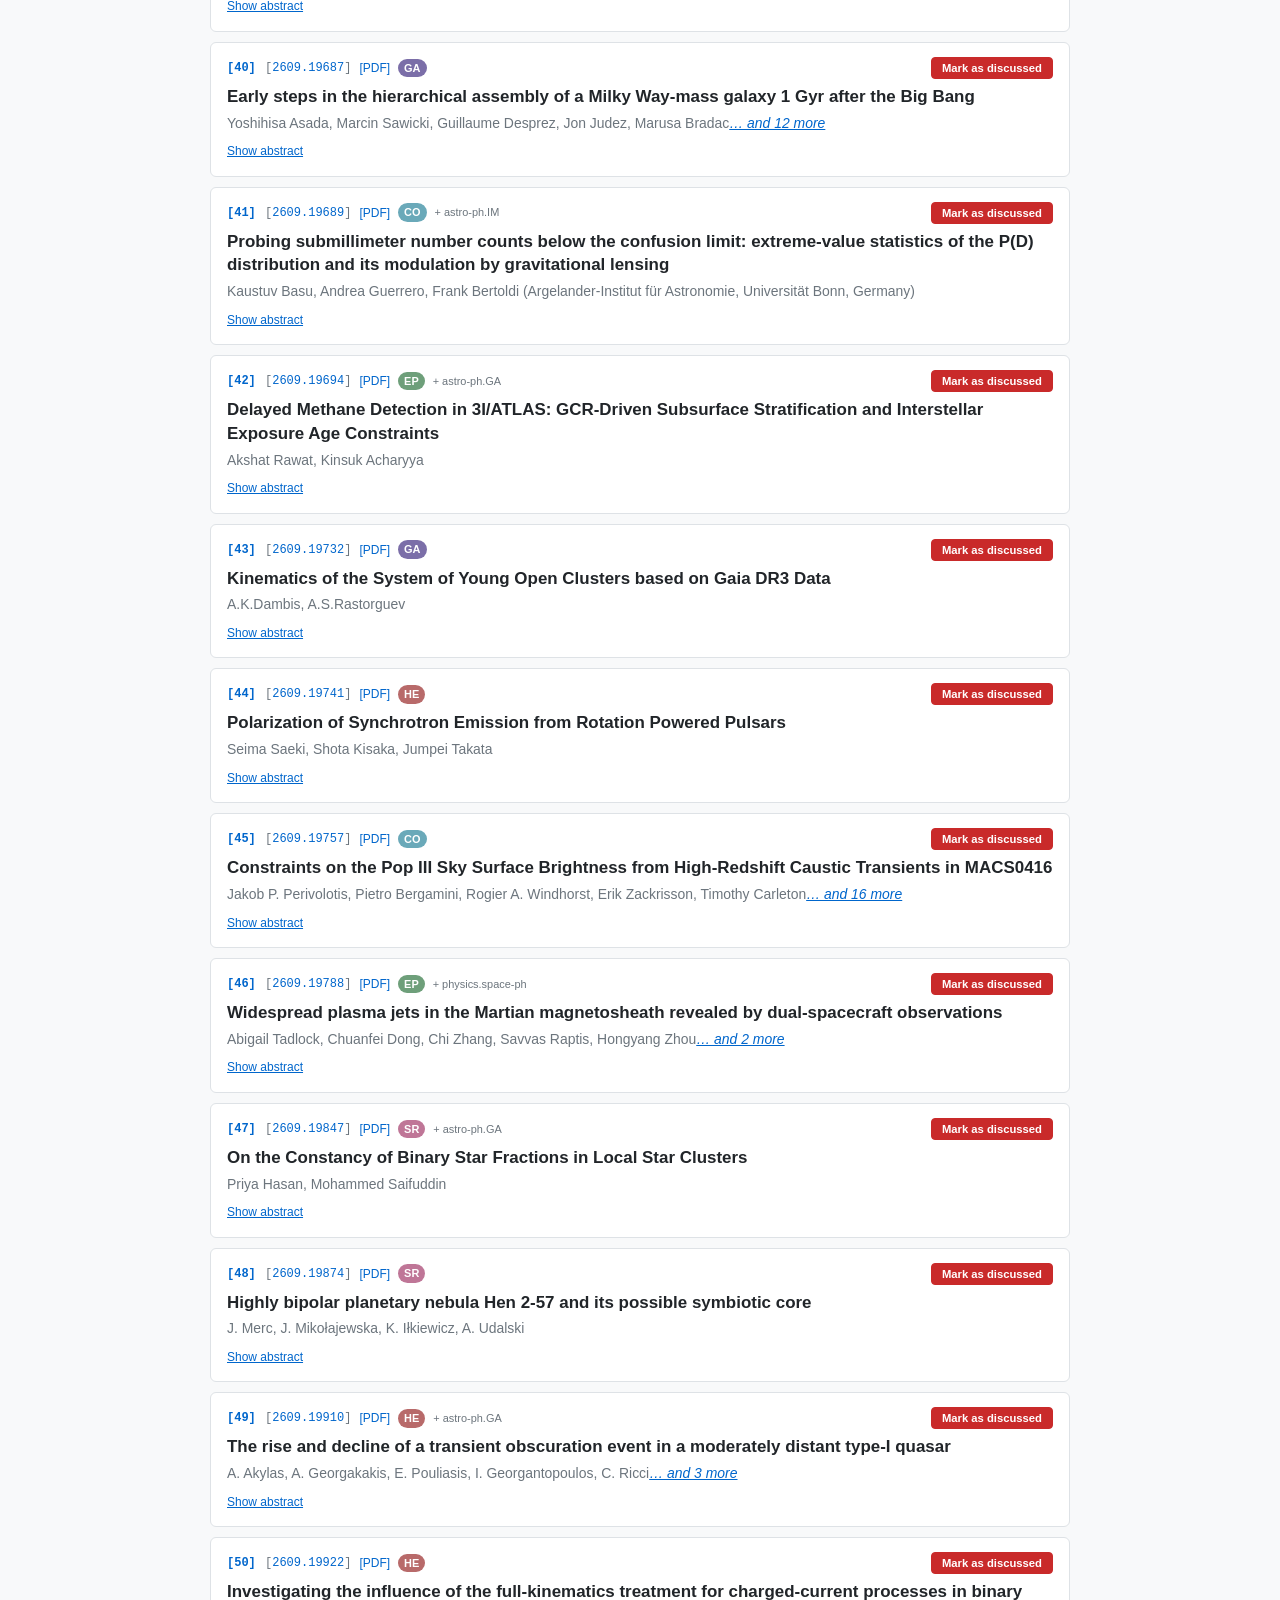
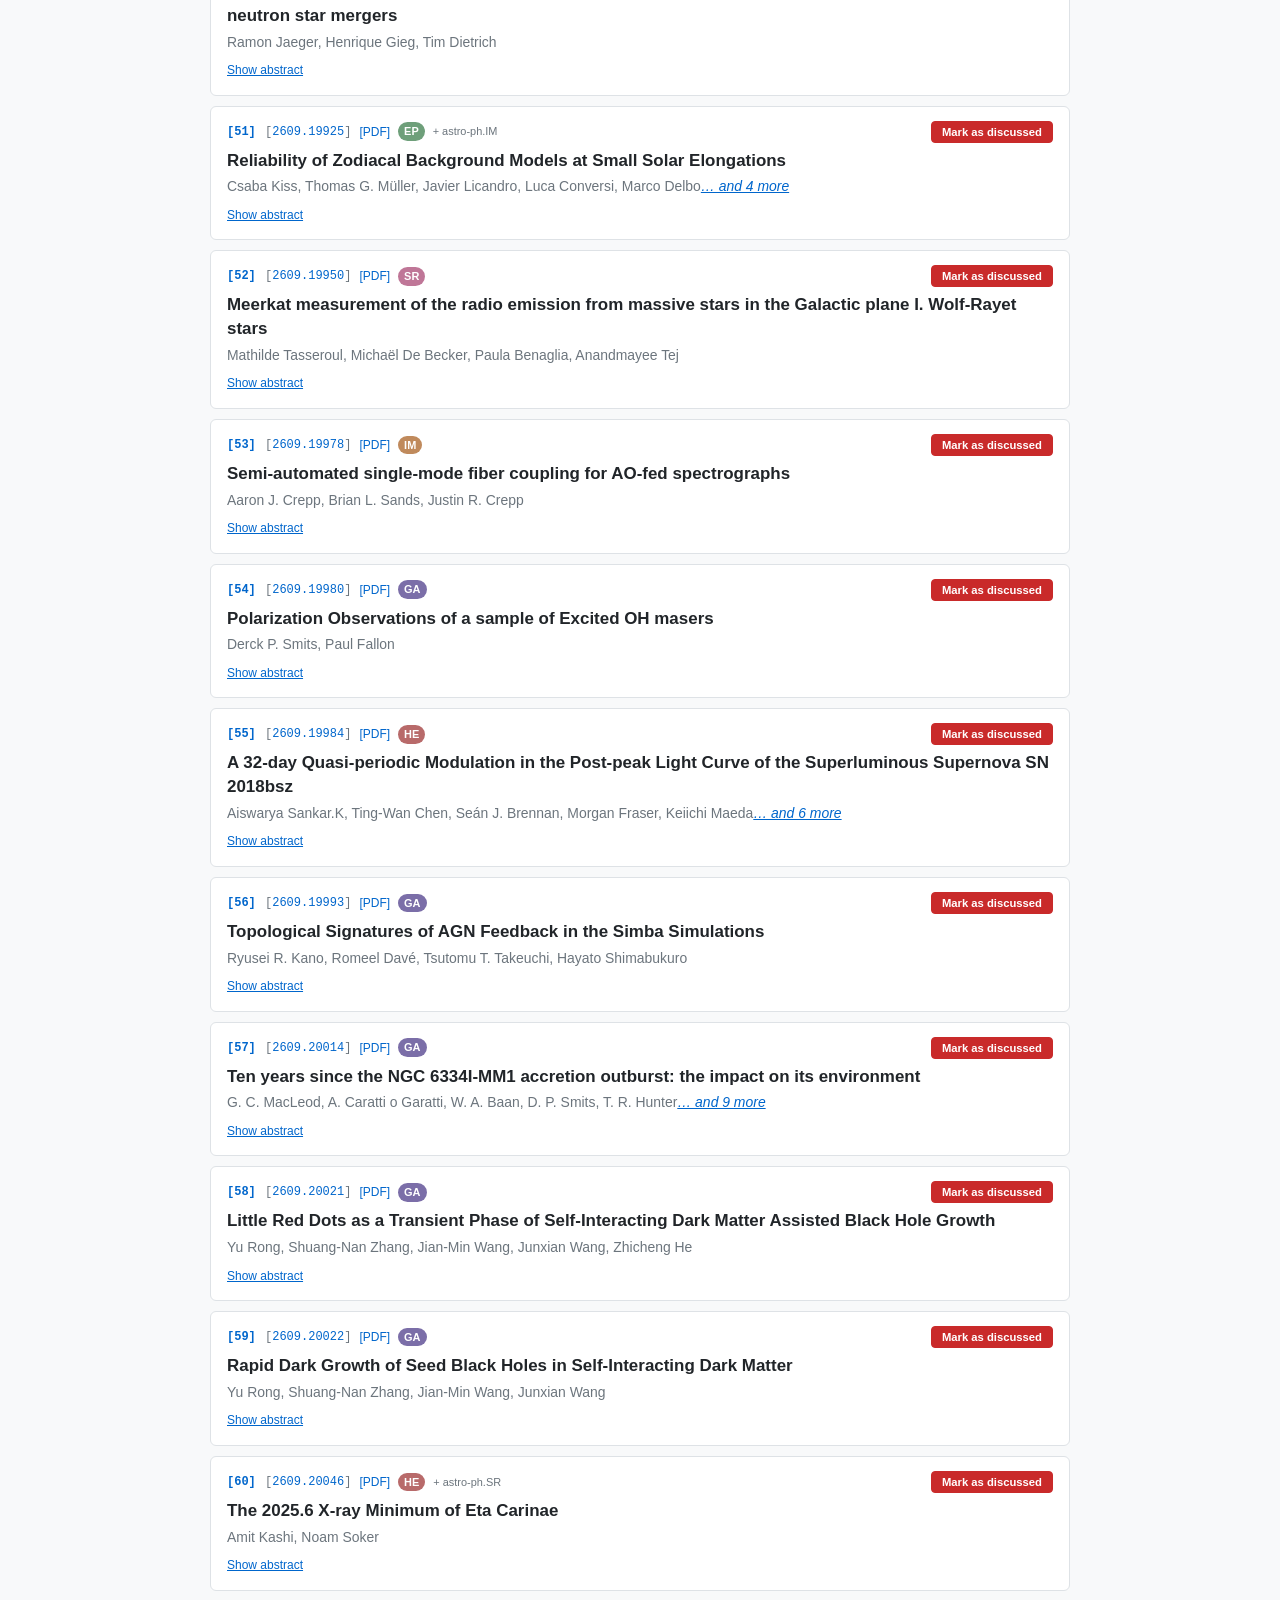
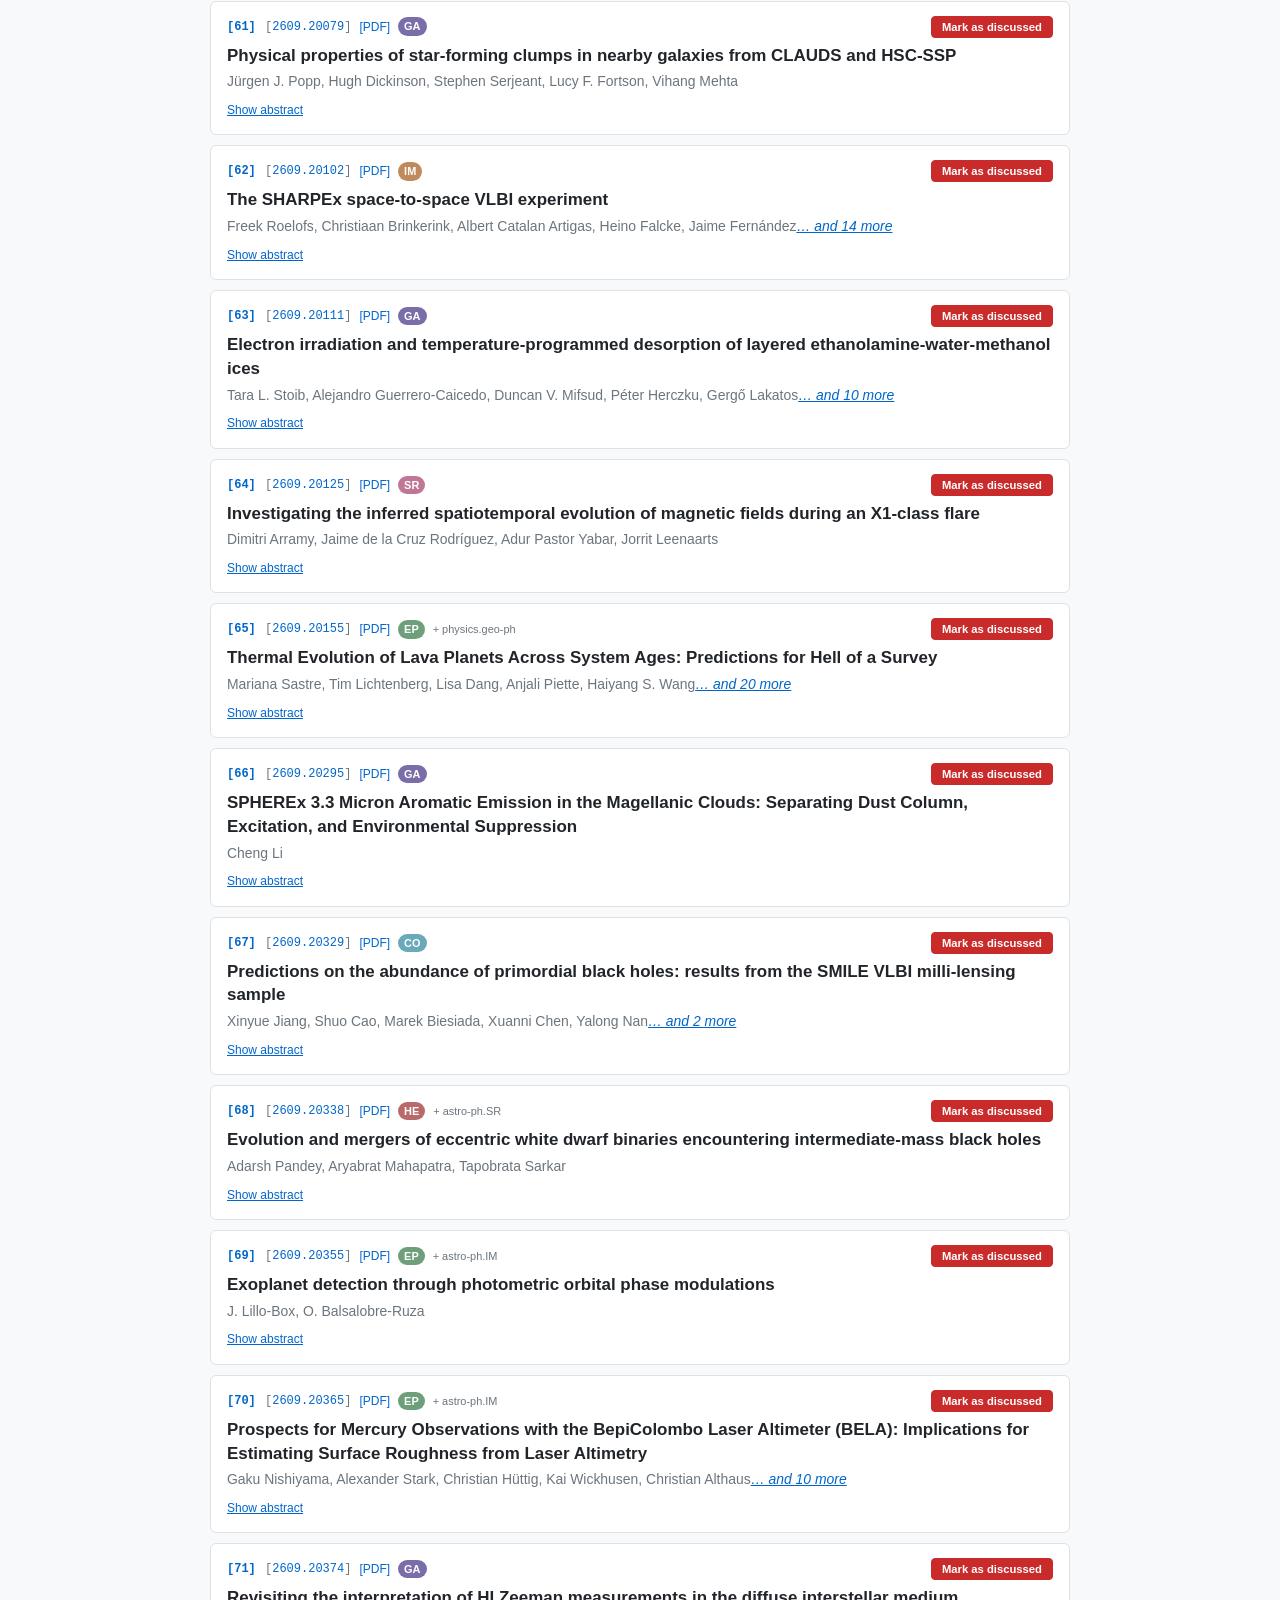
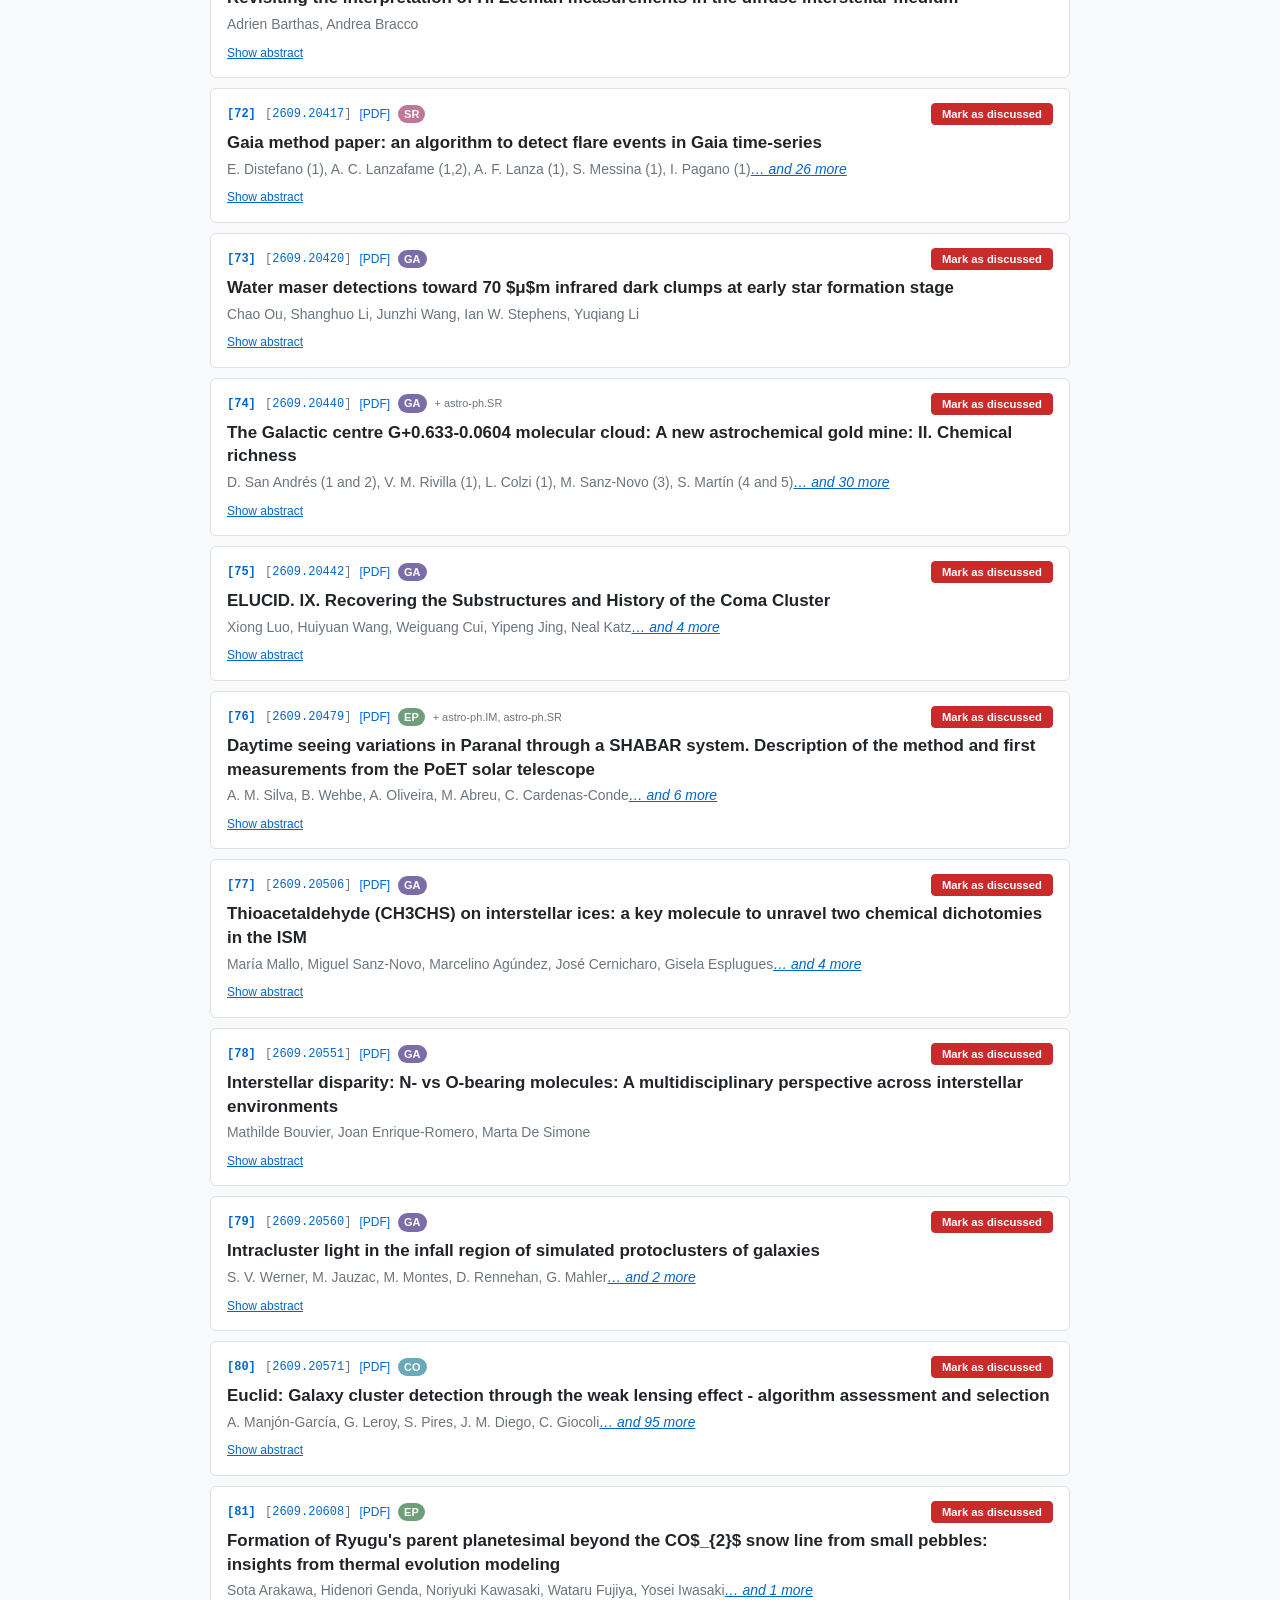
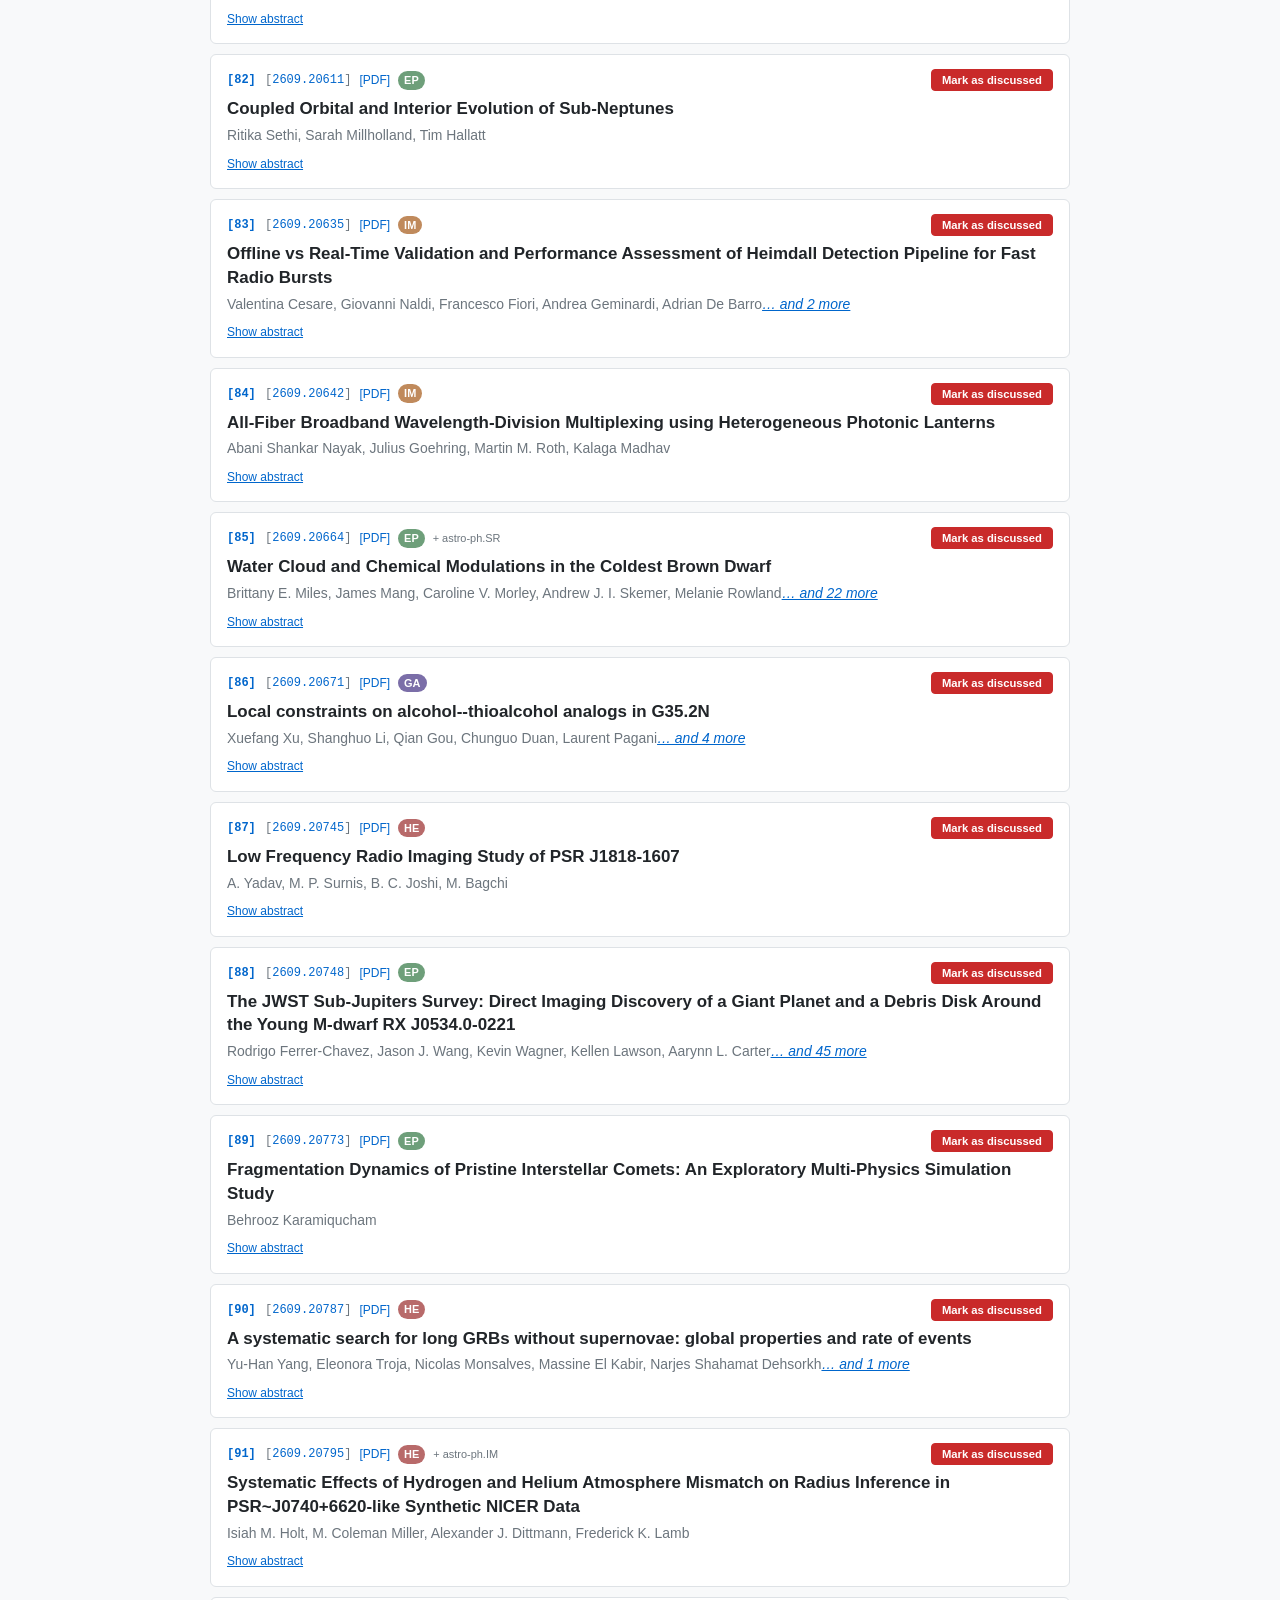
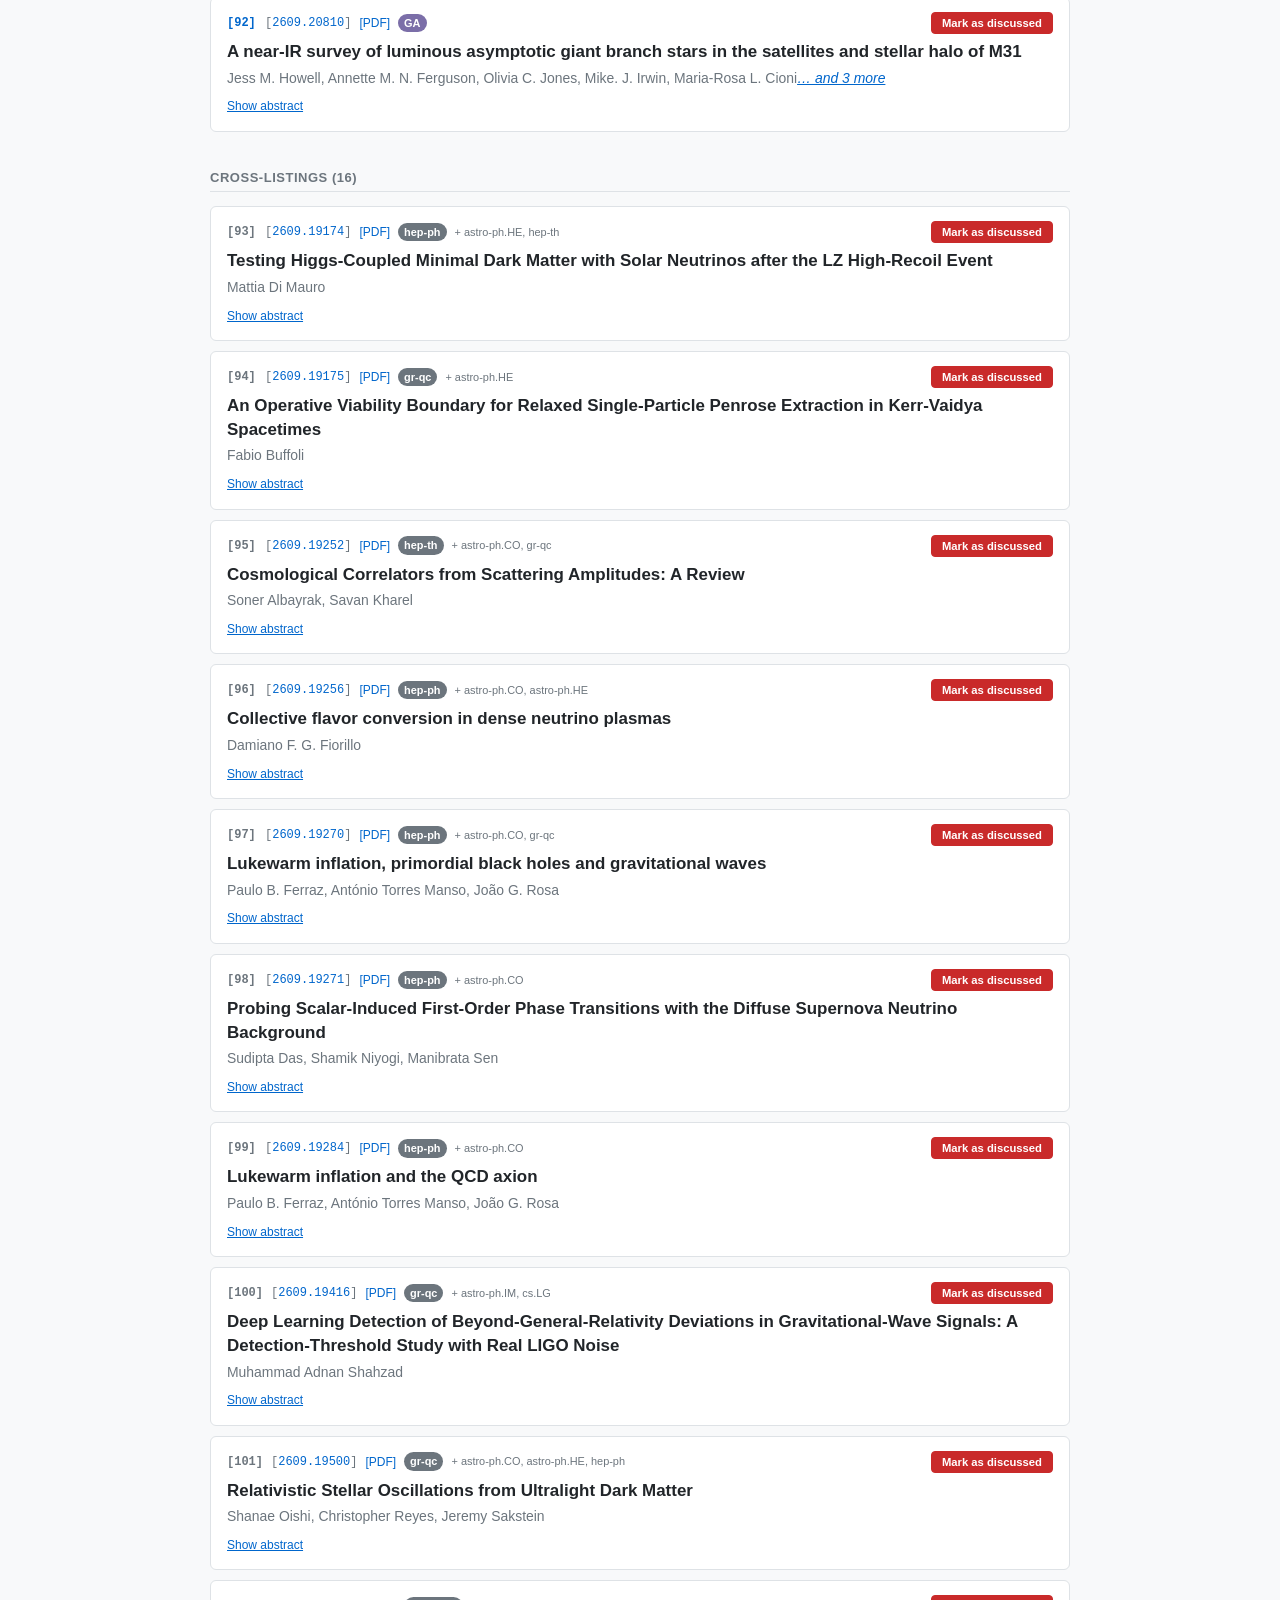
==== commit d99daa1d: "Revise coffee discussion guidelines in index.html" ====
--- a/index.html
+++ b/index.html
@@ -64,15 +64,15 @@
         <li>We gather every day at 10:30 AM for 30 minutes in Grand Central and on Zoom.</li>
         <li>It is an opportunity to share news, introduce new members/visitors, and discuss new papers on arXiv over coffee/tea.</li>
         <li>We expect the coffee interaction to be informal and friendly.</li>
-        <li>We generally expect to discuss ~3 papers, but there is no hard limit and the volunteer host has the privilege to arrange the schedule.</li>
+        <li>We encourage hosts and attendees to bring to attention any important, interesting, or discussion-worthy papers, from inside or outside the department, including papers from previous days or weeks.</li>
         <li>All department members, from undergraduates to faculty, should feel free to join with diverse backgrounds and expertise. Especially during the summer, the coffee presentations should aim to be more pedagogical.</li>
-        <li>We prioritize papers with local authors, especially students and postdocs.</li>
-        <li>Visitors with a recent paper can also present at coffee — the host should inform them this is not a mini-talk and to keep their words to ~10 minutes.</li>
+        <li>We welcome local-author papers, but avoid making them the default focus. For example, hosts would not need to actively approach local authors, but local authors would be encouraged to contact hosts if they would like their paper to be discussed.</li>
+        <li>Visitors with a recent paper can also present at coffee — the host should inform them this is not a mini-talk and to keep their words and discussion within ~10 minutes.</li>
       </ul>
 
       <p><strong>The coffee interactions should be respectful and professional, conforming to the
         <a href="https://web.astro.princeton.edu/astrophysical-sciences-community-expectations-respectful-and-professional-conduct"
-           target="_blank" rel="noopener">department community expectations</a>.</strong></p>
+           target="_blank" rel="noopener">department community expectations</a>.</strong> Coffee <a href="https://docs.google.com/document/d/16_aUOFAPHW-ZPks7_lB_YHKLiHo49UO9nFNQe57VG1s/edit?usp=sharing"> expectation and guidline</a>.</p>
 
       <p>We hope coffee time is enjoyable and a good start to the day for everyone!</p>
 
